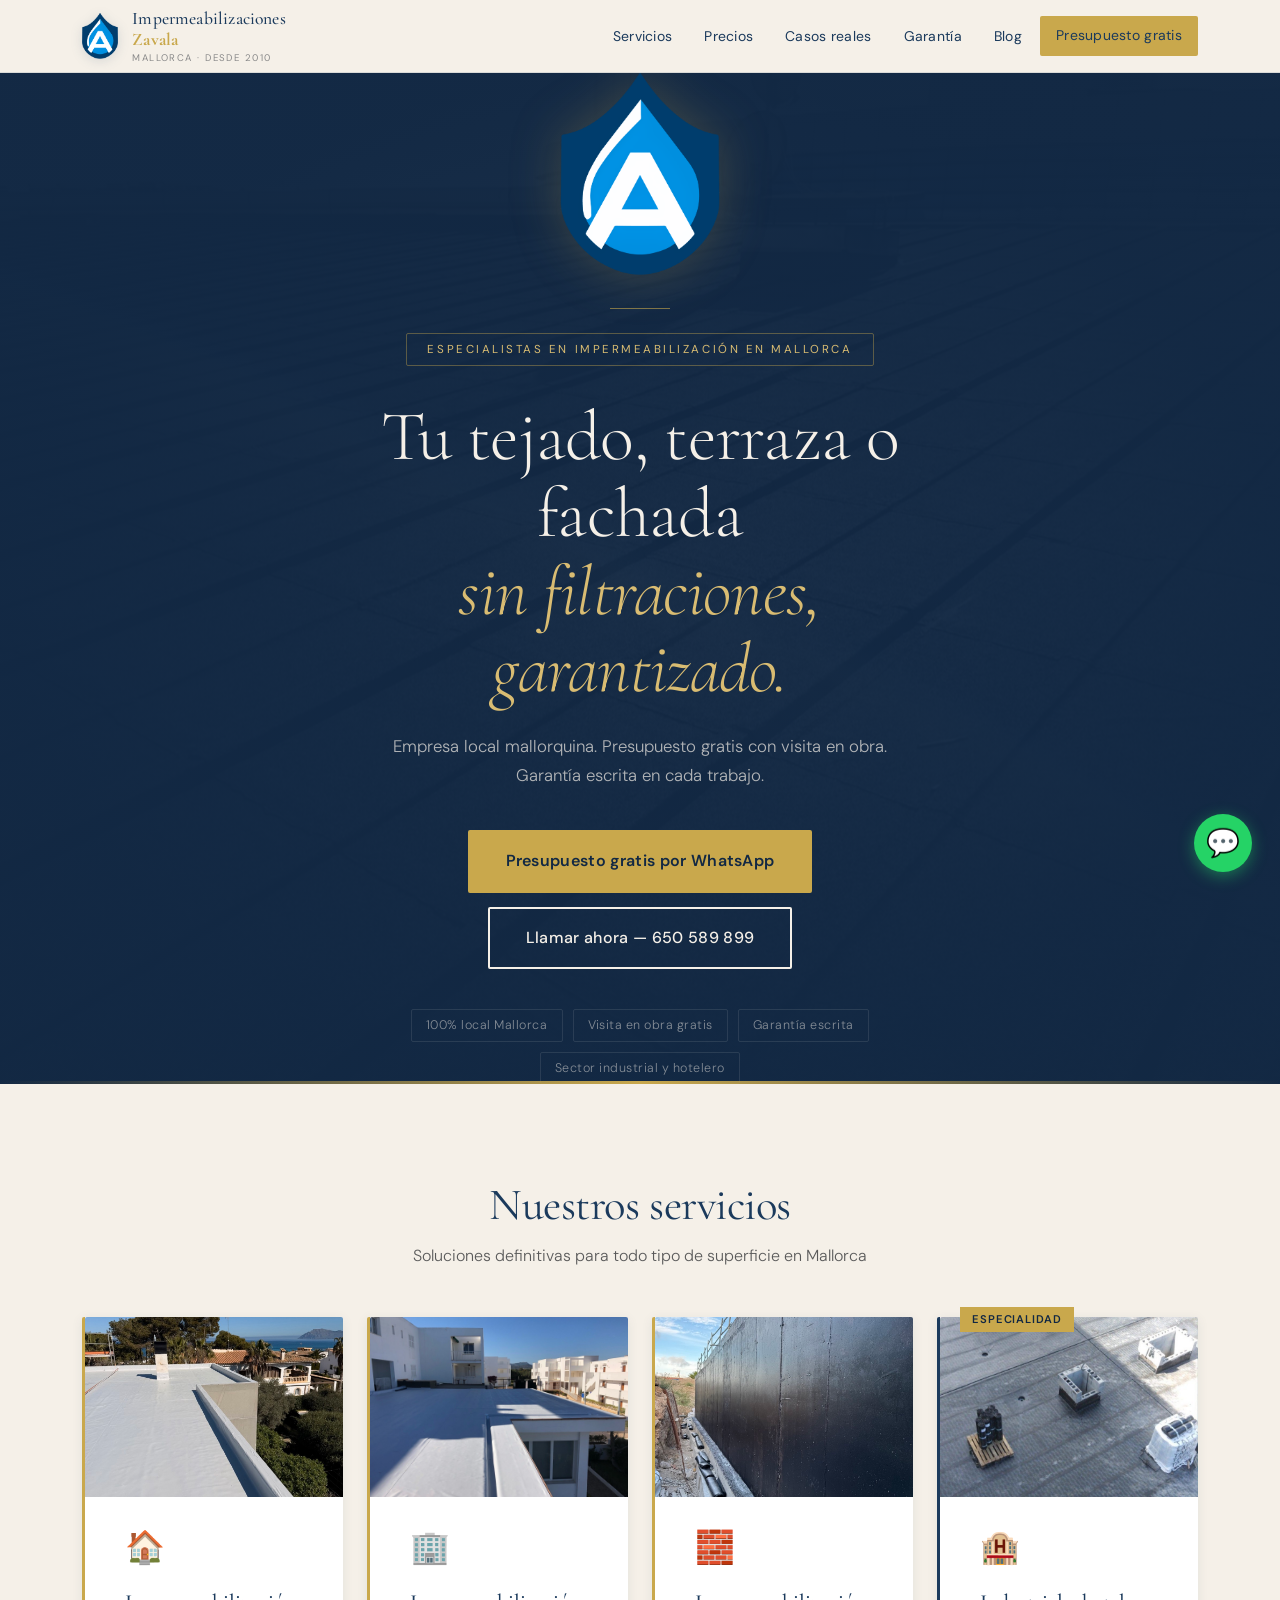
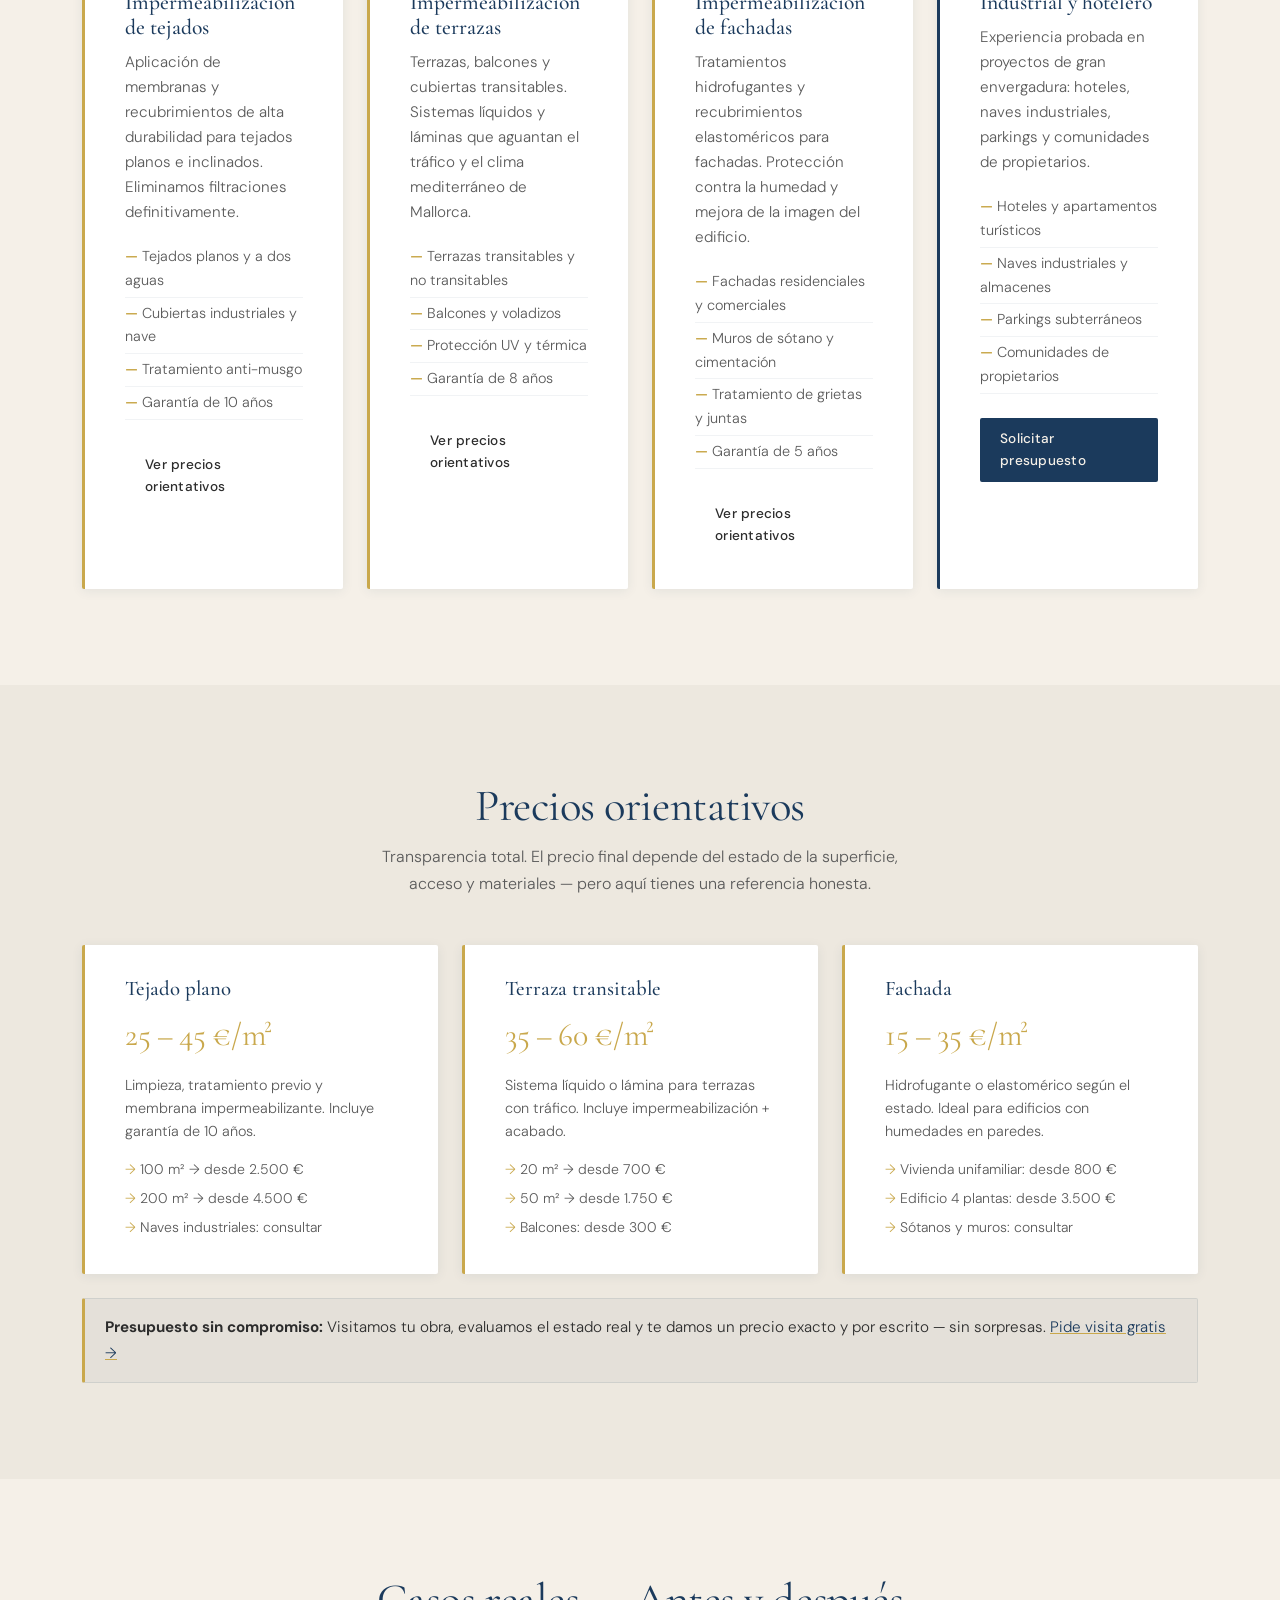
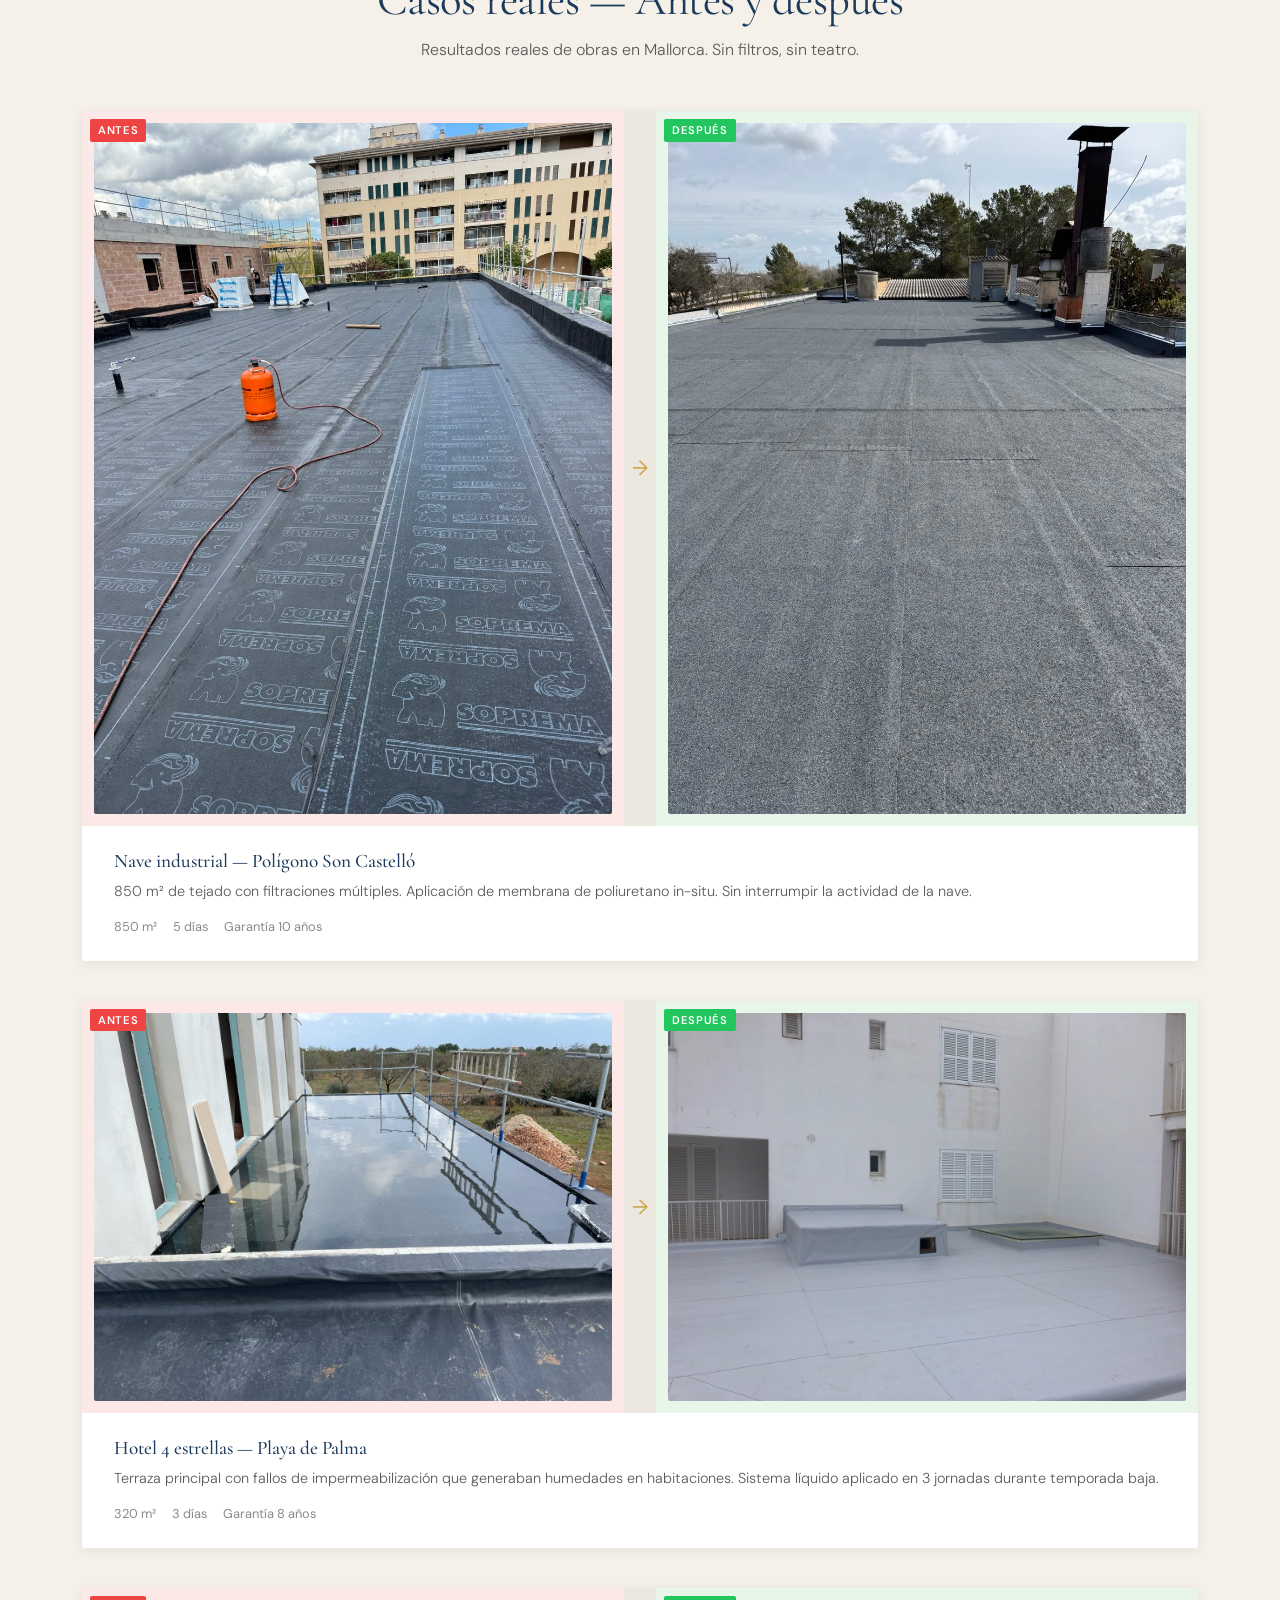
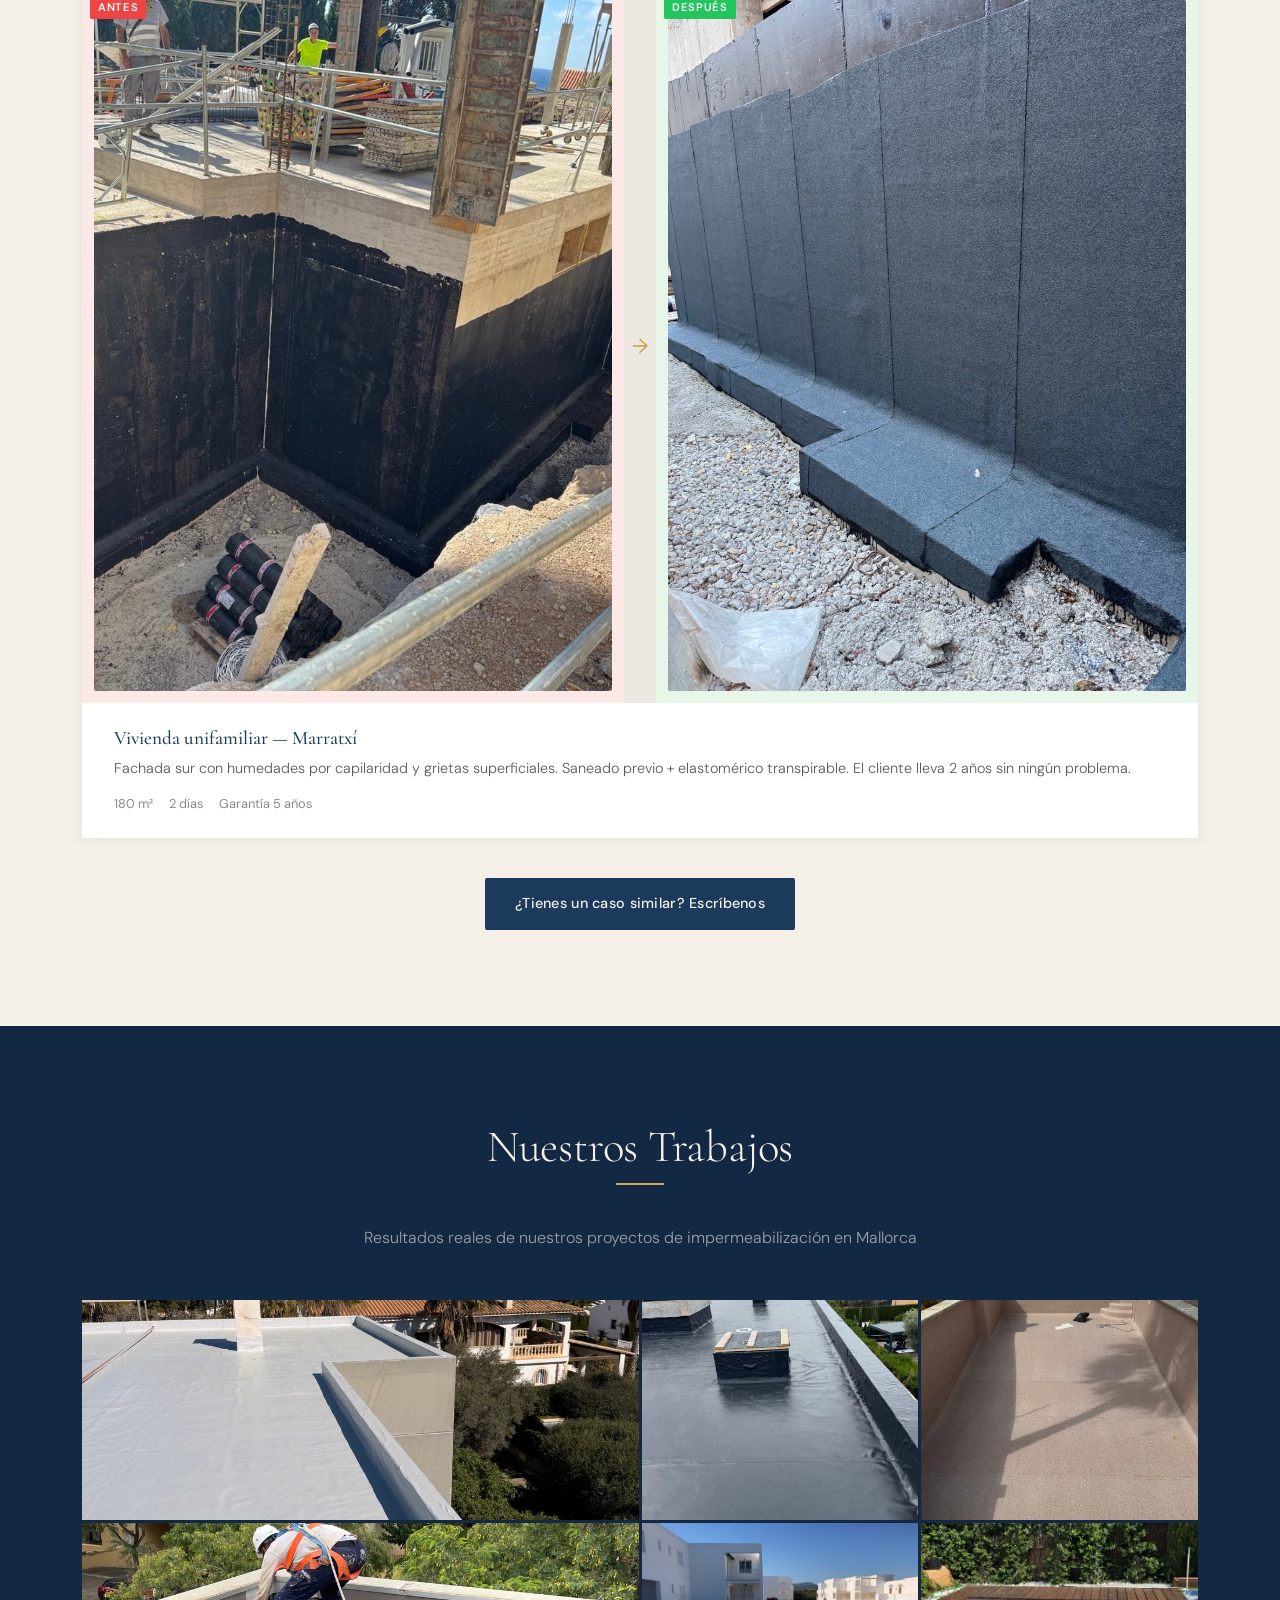
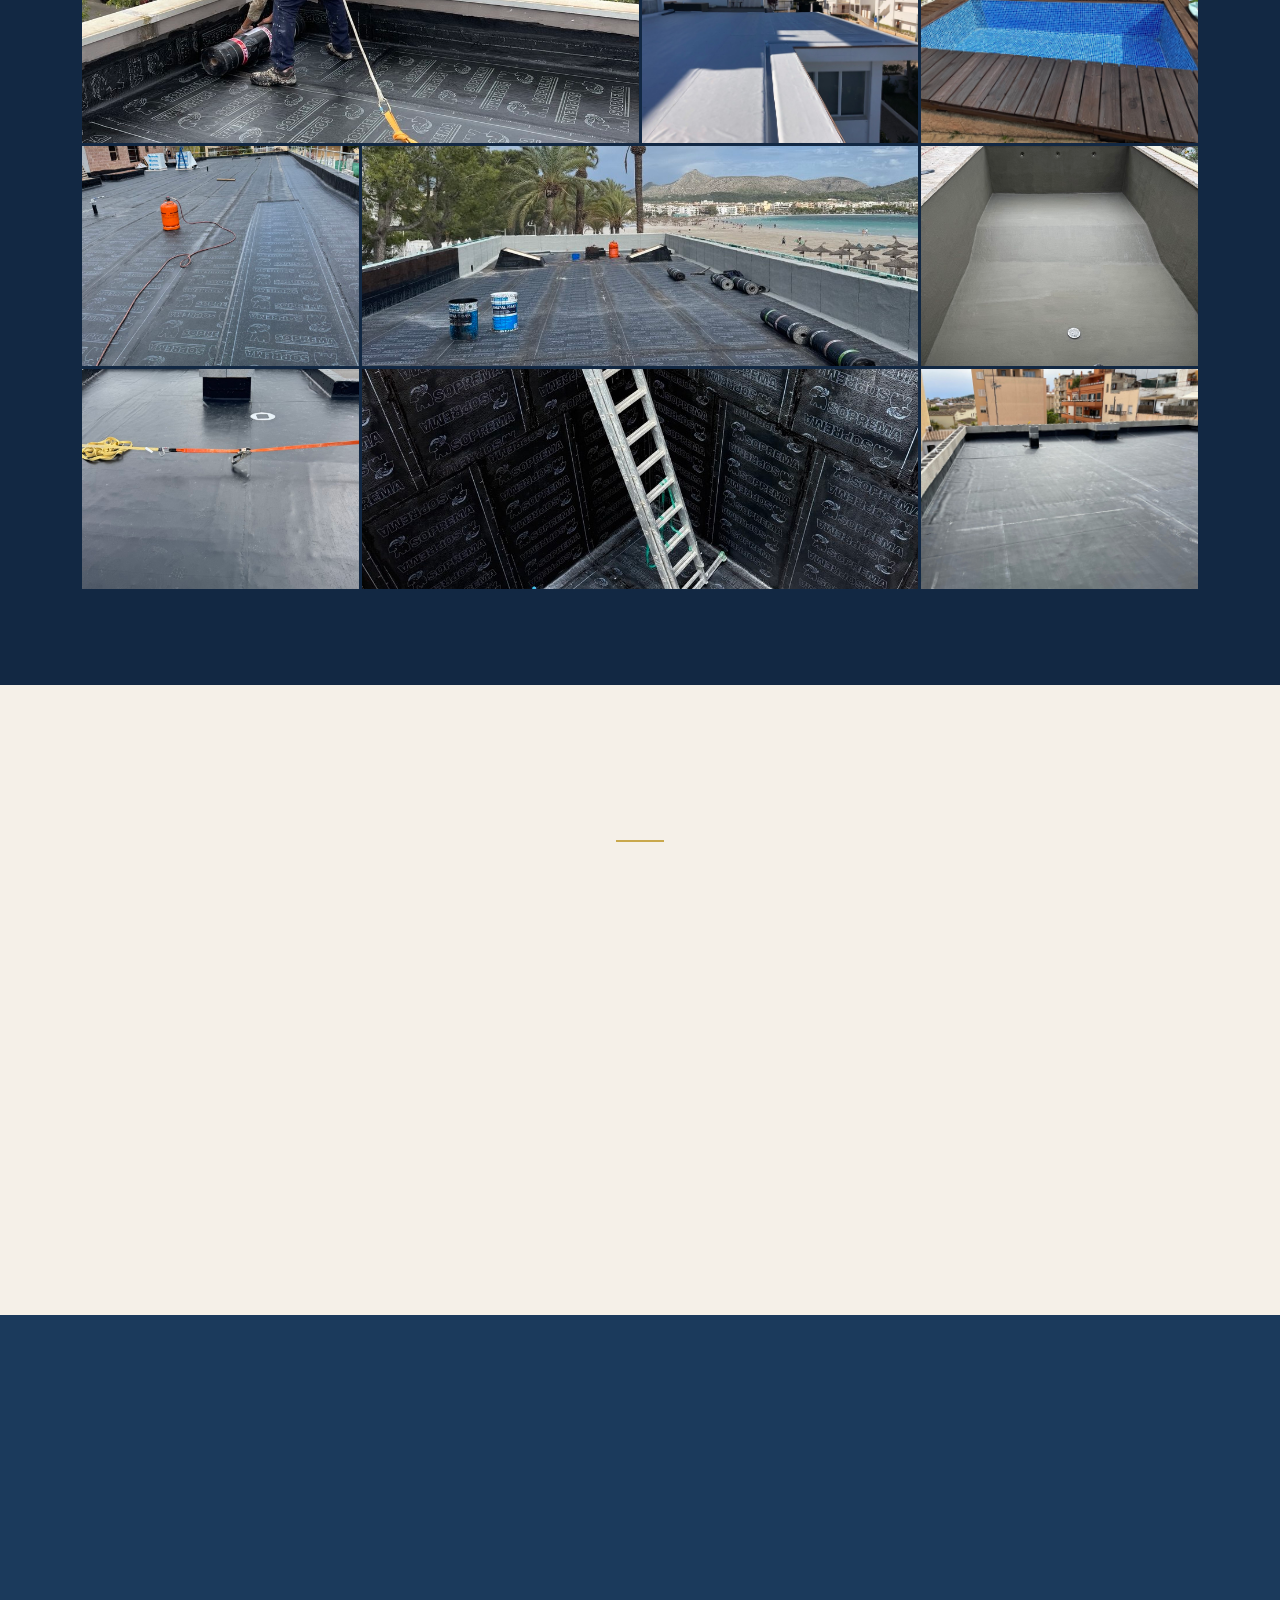
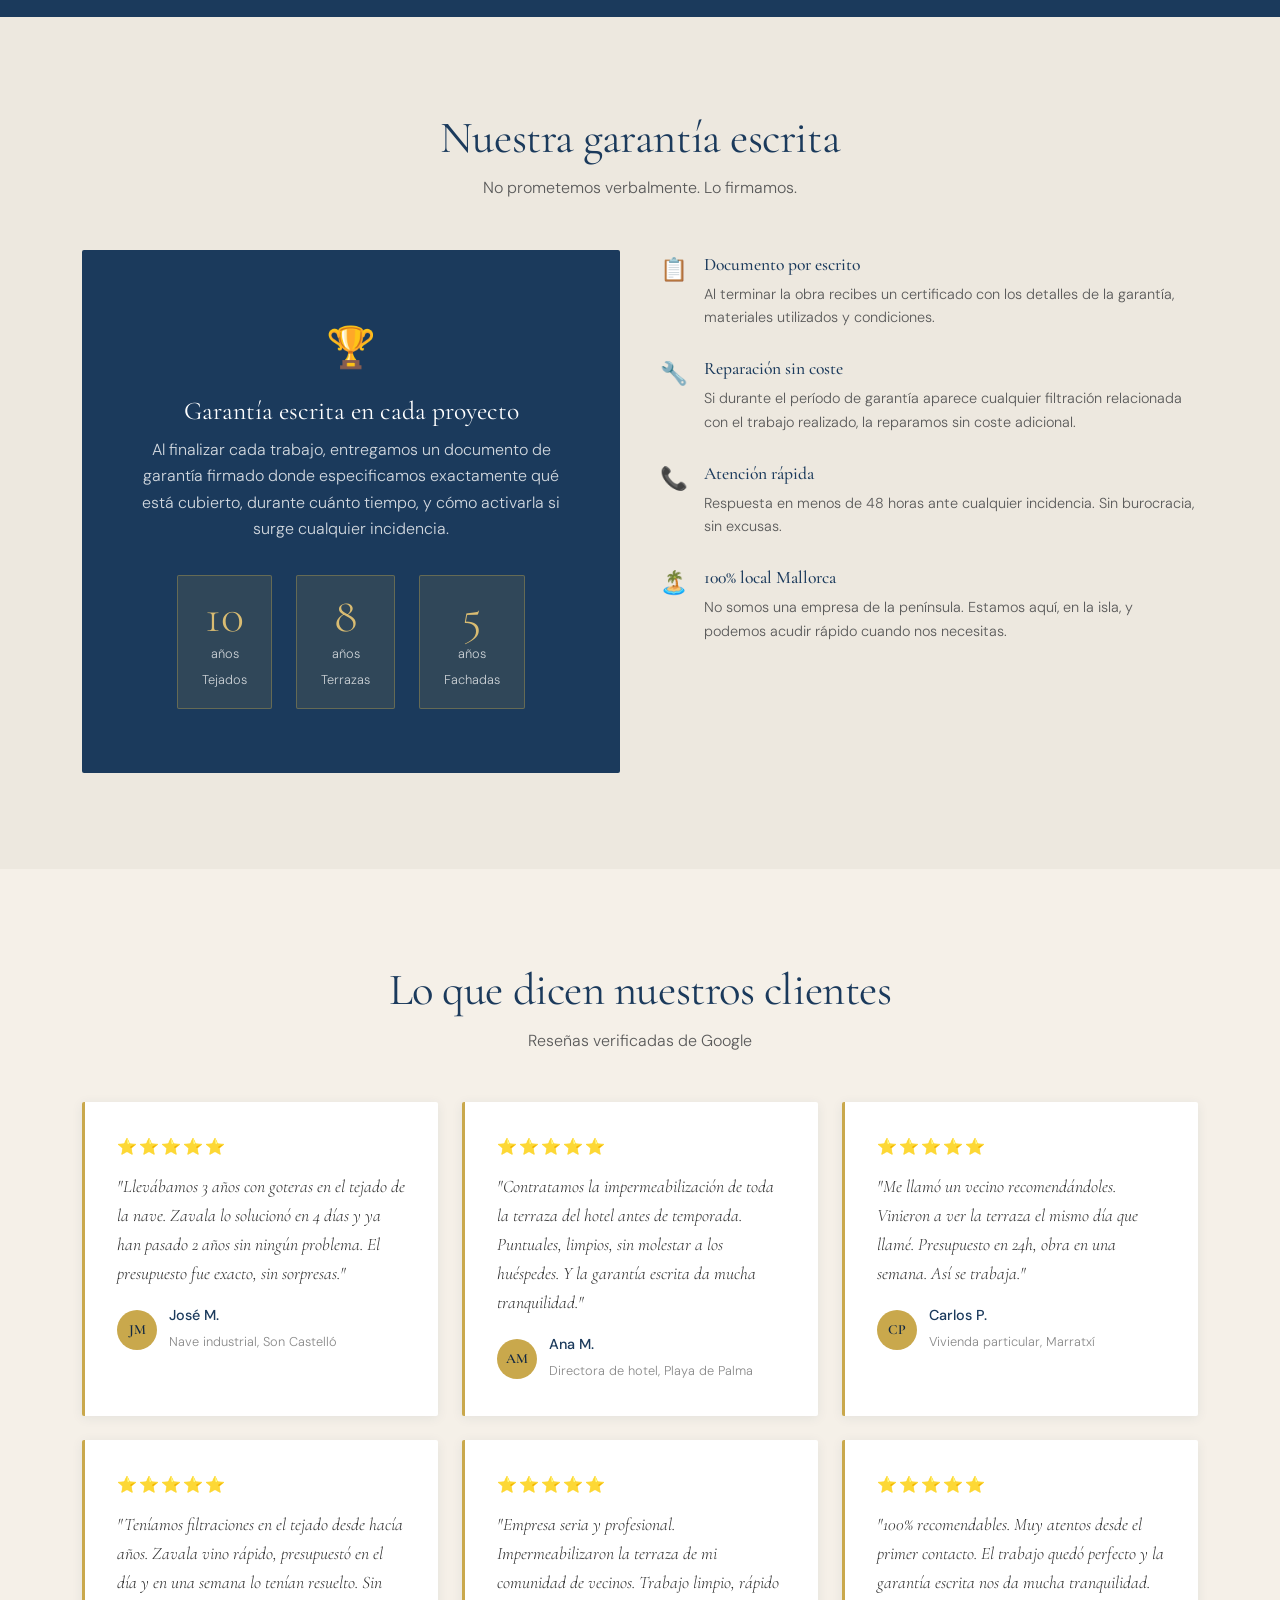
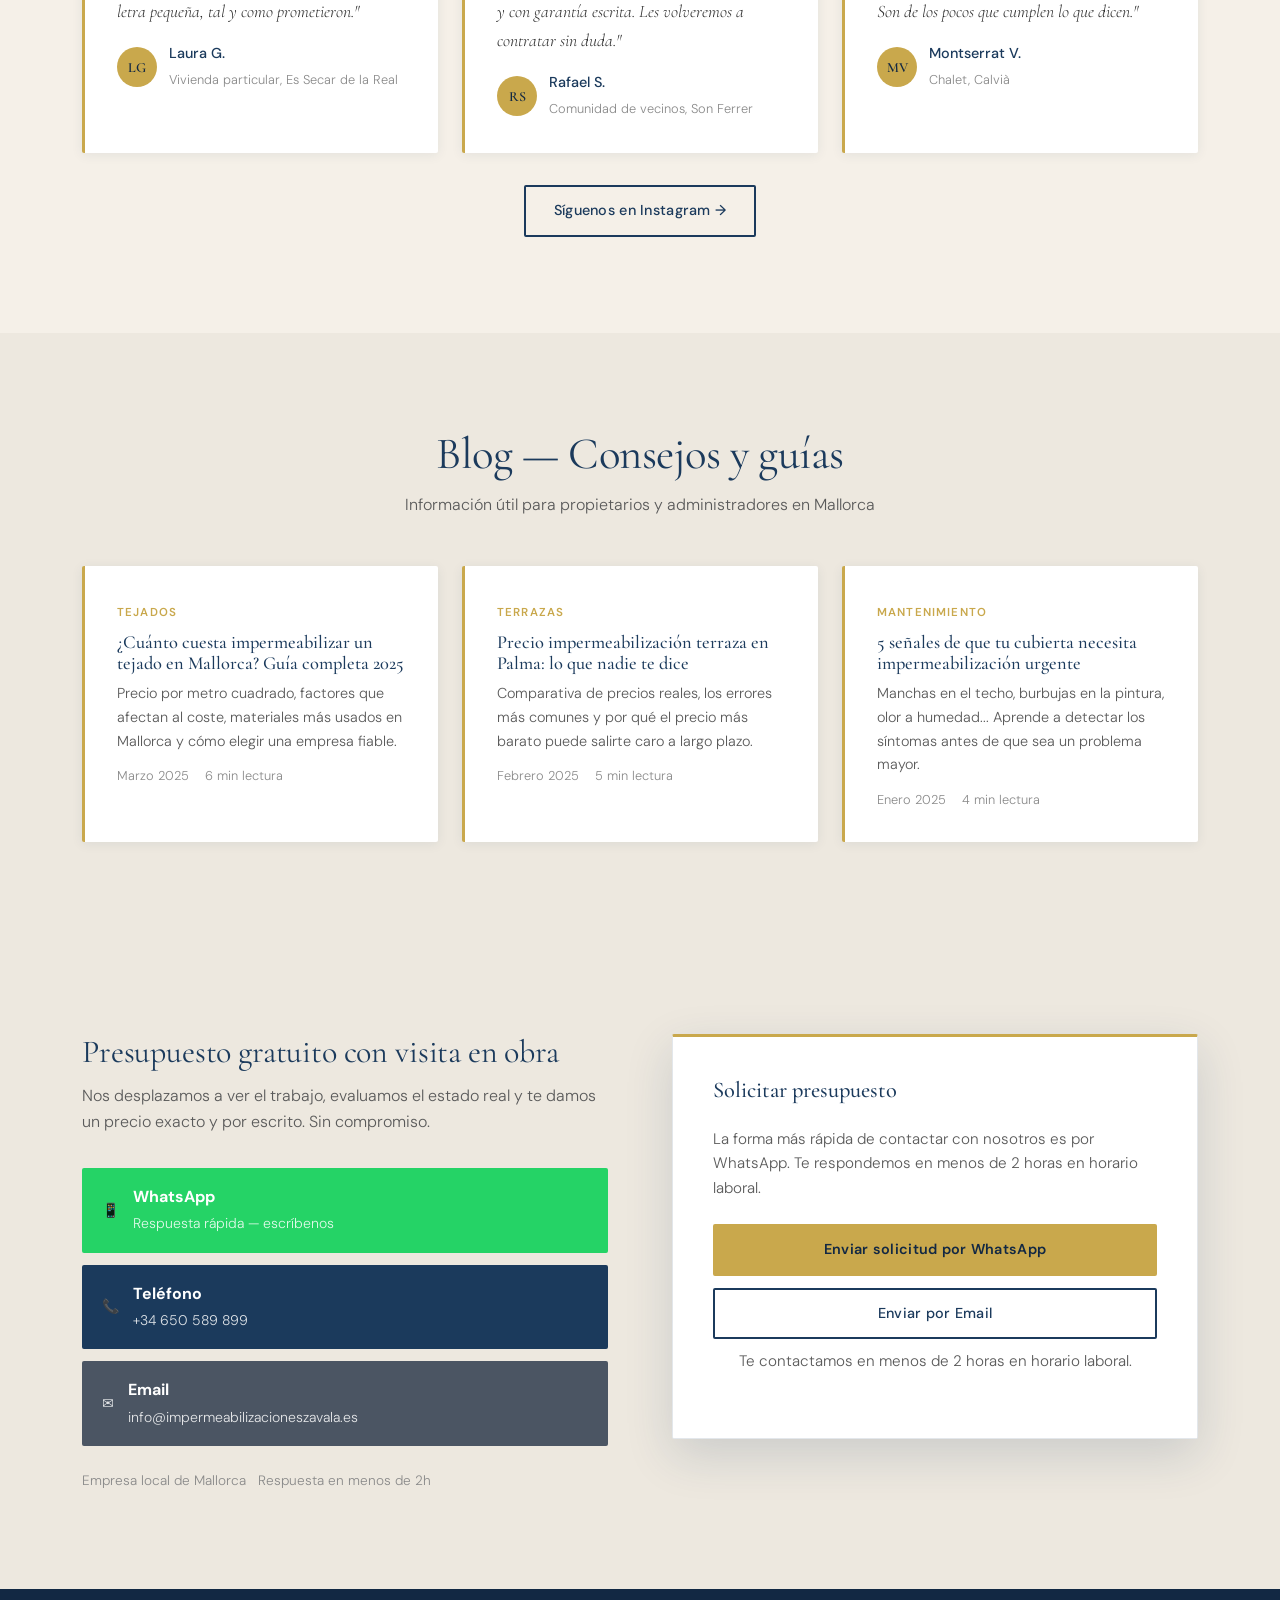
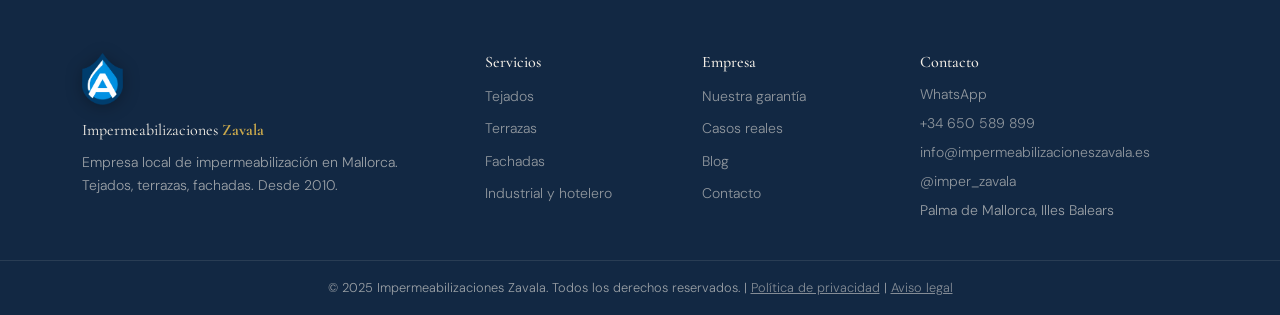
==== index.html @ b6a9bb31 "feat: add complete meta tags and OG/Twitter cards to index.html" ====
<!DOCTYPE html>
<html lang="es">
<head>
  <meta charset="UTF-8" />
  <meta name="viewport" content="width=device-width, initial-scale=1.0" />
  <title>Impermeabilizaciones Zavala | Tejados, Terrazas y Fachadas en Mallorca</title>
  <meta name="description" content="Empresa local de impermeabilización en Mallorca. Tejados, terrazas y fachadas. Presupuesto gratuito con visita. Garantía escrita. Especialistas en industrial y hotelero." />
  <meta name="keywords" content="impermeabilización Mallorca, impermeabilizar tejado Mallorca, precio impermeabilización terraza Palma, empresa impermeabilización Mallorca, impermeabilizaciones Zavala" />
  <meta name="robots" content="index, follow" />
  <link rel="canonical" href="https://www.imperzavala.com/" />
  <!-- Open Graph — WhatsApp, iMessage, Facebook, LinkedIn -->
  <meta property="og:type" content="website" />
  <meta property="og:url" content="https://www.imperzavala.com/" />
  <meta property="og:title" content="Impermeabilizaciones Zavala | Tejados, Terrazas y Fachadas en Mallorca" />
  <meta property="og:description" content="Empresa local mallorquina especializada en impermeabilización de tejados, terrazas y fachadas. Presupuesto gratis, garantía escrita, desde 2010." />
  <meta property="og:image" content="https://www.imperzavala.com/assets/og-image.jpg" />
  <meta property="og:image:width" content="1200" />
  <meta property="og:image:height" content="630" />
  <meta property="og:image:alt" content="Impermeabilizaciones Zavala — Tejados y terrazas en Mallorca sin filtraciones" />
  <meta property="og:locale" content="es_ES" />
  <meta property="og:site_name" content="Impermeabilizaciones Zavala" />
  <!-- Twitter / X Card -->
  <meta name="twitter:card" content="summary_large_image" />
  <meta name="twitter:title" content="Impermeabilizaciones Zavala | Mallorca" />
  <meta name="twitter:description" content="Sin filtraciones, garantizado. Tejados, terrazas y fachadas en Mallorca. Empresa local desde 2010." />
  <meta name="twitter:image" content="https://www.imperzavala.com/assets/og-image.jpg" />
  <!-- Favicon -->
  <link rel="icon" type="image/png" href="/assets/LogoZavala.png" />
  <link rel="apple-touch-icon" href="/assets/LogoZavala.png" />
  <link rel="preconnect" href="https://fonts.googleapis.com" />
  <link rel="preconnect" href="https://fonts.gstatic.com" crossorigin />
  <link href="https://fonts.googleapis.com/css2?family=Cormorant+Garamond:ital,wght@0,300;0,400;0,500;0,600;1,300;1,400&family=DM+Sans:wght@300;400;500;600&display=swap" rel="stylesheet" />
  <link rel="stylesheet" href="styles.css" />
</head>
<body>

  <!-- HEADER / NAV -->
  <header class="header" id="header">
    <nav class="nav container">
      <a href="/" class="logo">
        <img src="assets/LogoZavala.png" alt="Logo Impermeabilizaciones Zavala" class="logo-img" />
        <span class="logo-text">Impermeabilizaciones <strong>Zavala</strong><span class="logo-tagline">Mallorca · Desde 2010</span></span>
      </a>
      <ul class="nav-links">
        <li><a href="#servicios">Servicios</a></li>
        <li><a href="#precios">Precios</a></li>
        <li><a href="#casos">Casos reales</a></li>
        <li><a href="#garantia">Garantía</a></li>
        <li><a href="#blog">Blog</a></li>
        <li><a href="#contacto" class="btn btn-nav">Presupuesto gratis</a></li>
      </ul>
      <button class="nav-toggle" id="navToggle" aria-label="Abrir menú">☰</button>
    </nav>
    <div class="nav-mobile" id="navMobile">
      <a href="#servicios">Servicios</a>
      <a href="#precios">Precios</a>
      <a href="#casos">Casos reales</a>
      <a href="#garantia">Garantía</a>
      <a href="#blog">Blog</a>
      <a href="#contacto">Presupuesto gratis</a>
    </div>
  </header>

  <!-- HERO — Centered, elegant, logo-focused -->
  <section class="hero">
    <div class="hero-bg" style="background-image: url('fotos_seleccion/photo_2026-03-24%2016.02.55.jpeg');"></div>
    <div class="hero-overlay"></div>
    <div class="container hero-content">
      <img src="assets/LogoZavala.png" alt="Impermeabilizaciones Zavala" class="hero-logo" />
      <div class="hero-divider"></div>
      <div class="hero-badge">Especialistas en impermeabilización en Mallorca</div>
      <h1 class="hero-title">Tu tejado, terraza o fachada<br/><span class="accent">sin filtraciones, garantizado.</span></h1>
      <p class="hero-sub">Empresa local mallorquina. Presupuesto gratis con visita en obra. Garantía escrita en cada trabajo.</p>
      <div class="hero-ctas">
        <a href="https://wa.me/34650589899?text=Hola%2C%20me%20interesa%20vuestros%20servicios" class="btn btn-gold" target="_blank" rel="noopener">
          Presupuesto gratis por WhatsApp
        </a>
        <a href="tel:+34650589899" class="btn btn-outline">
          Llamar ahora — 650 589 899
        </a>
      </div>
      <div class="hero-trust">
        <span>100% local Mallorca</span>
        <span>Visita en obra gratis</span>
        <span>Garantía escrita</span>
        <span>Sector industrial y hotelero</span>
      </div>
    </div>
  </section>

  <!-- SERVICIOS -->
  <section class="section" id="servicios">
    <div class="container">
      <h2 class="section-title">Nuestros servicios</h2>
      <p class="section-sub">Soluciones definitivas para todo tipo de superficie en Mallorca</p>
      <div class="services-grid">
        <div class="service-card">
          <div class="service-img"><img src="fotos_seleccion/photo_2026-03-24%2016.03.06.jpeg" alt="Impermeabilización de tejados en Mallorca" loading="lazy" /></div>
          <div class="service-icon">🏠</div>
          <h3>Impermeabilización de tejados</h3>
          <p>Aplicación de membranas y recubrimientos de alta durabilidad para tejados planos e inclinados. Eliminamos filtraciones definitivamente.</p>
          <ul>
            <li>Tejados planos y a dos aguas</li>
            <li>Cubiertas industriales y nave</li>
            <li>Tratamiento anti-musgo</li>
            <li>Garantía de 10 años</li>
          </ul>
          <a href="#precios" class="btn btn-sm">Ver precios orientativos</a>
        </div>
        <div class="service-card">
          <div class="service-img"><img src="fotos_seleccion/photo_2026-03-24%2016.05.01.jpeg" alt="Impermeabilización de terrazas en Mallorca" loading="lazy" /></div>
          <div class="service-icon">🏢</div>
          <h3>Impermeabilización de terrazas</h3>
          <p>Terrazas, balcones y cubiertas transitables. Sistemas líquidos y láminas que aguantan el tráfico y el clima mediterráneo de Mallorca.</p>
          <ul>
            <li>Terrazas transitables y no transitables</li>
            <li>Balcones y voladizos</li>
            <li>Protección UV y térmica</li>
            <li>Garantía de 8 años</li>
          </ul>
          <a href="#precios" class="btn btn-sm">Ver precios orientativos</a>
        </div>
        <div class="service-card">
          <div class="service-img"><img src="fotos_seleccion/photo_2026-03-24%2016.03.13.jpeg" alt="Impermeabilización de fachadas y muros" loading="lazy" /></div>
          <div class="service-icon">🧱</div>
          <h3>Impermeabilización de fachadas</h3>
          <p>Tratamientos hidrofugantes y recubrimientos elastoméricos para fachadas. Protección contra la humedad y mejora de la imagen del edificio.</p>
          <ul>
            <li>Fachadas residenciales y comerciales</li>
            <li>Muros de sótano y cimentación</li>
            <li>Tratamiento de grietas y juntas</li>
            <li>Garantía de 5 años</li>
          </ul>
          <a href="#precios" class="btn btn-sm">Ver precios orientativos</a>
        </div>
        <div class="service-card featured">
          <div class="service-img"><img src="fotos_seleccion/photo_2026-03-24%2016.04.21.jpeg" alt="Impermeabilización industrial y hotelera" loading="lazy" /></div>
          <div class="service-badge">Especialidad</div>
          <div class="service-icon">🏨</div>
          <h3>Industrial y hotelero</h3>
          <p>Experiencia probada en proyectos de gran envergadura: hoteles, naves industriales, parkings y comunidades de propietarios.</p>
          <ul>
            <li>Hoteles y apartamentos turísticos</li>
            <li>Naves industriales y almacenes</li>
            <li>Parkings subterráneos</li>
            <li>Comunidades de propietarios</li>
          </ul>
          <a href="#contacto" class="btn btn-primary btn-sm">Solicitar presupuesto</a>
        </div>
      </div>
    </div>
  </section>

  <!-- PRECIOS ORIENTATIVOS -->
  <section class="section section-alt" id="precios">
    <div class="container">
      <h2 class="section-title">Precios orientativos</h2>
      <p class="section-sub">Transparencia total. El precio final depende del estado de la superficie, acceso y materiales — pero aquí tienes una referencia honesta.</p>
      <div class="prices-grid">
        <div class="price-card">
          <h3>Tejado plano</h3>
          <div class="price-range">25 – 45 €/m²</div>
          <p>Limpieza, tratamiento previo y membrana impermeabilizante. Incluye garantía de 10 años.</p>
          <ul>
            <li>100 m² → desde 2.500 €</li>
            <li>200 m² → desde 4.500 €</li>
            <li>Naves industriales: consultar</li>
          </ul>
        </div>
        <div class="price-card">
          <h3>Terraza transitable</h3>
          <div class="price-range">35 – 60 €/m²</div>
          <p>Sistema líquido o lámina para terrazas con tráfico. Incluye impermeabilización + acabado.</p>
          <ul>
            <li>20 m² → desde 700 €</li>
            <li>50 m² → desde 1.750 €</li>
            <li>Balcones: desde 300 €</li>
          </ul>
        </div>
        <div class="price-card">
          <h3>Fachada</h3>
          <div class="price-range">15 – 35 €/m²</div>
          <p>Hidrofugante o elastomérico según el estado. Ideal para edificios con humedades en paredes.</p>
          <ul>
            <li>Vivienda unifamiliar: desde 800 €</li>
            <li>Edificio 4 plantas: desde 3.500 €</li>
            <li>Sótanos y muros: consultar</li>
          </ul>
        </div>
      </div>
      <div class="price-note">
        <p><strong>Presupuesto sin compromiso:</strong> Visitamos tu obra, evaluamos el estado real y te damos un precio exacto y por escrito — sin sorpresas. <a href="#contacto">Pide visita gratis →</a></p>
      </div>
    </div>
  </section>

  <!-- CASOS REALES -->
  <section class="section" id="casos">
    <div class="container">
      <h2 class="section-title">Casos reales — Antes y después</h2>
      <p class="section-sub">Resultados reales de obras en Mallorca. Sin filtros, sin teatro.</p>
      <div class="cases-grid">
        <div class="case-card">
          <div class="case-images">
            <div class="case-img before">
              <span class="case-label">ANTES</span>
              <img src="fotos_seleccion/photo_2026-03-24%2016.02.31.jpeg" alt="Tejado industrial con membrana Soprema - antes" loading="lazy" />
            </div>
            <div class="case-arrow">→</div>
            <div class="case-img after">
              <span class="case-label">DESPUÉS</span>
              <img src="fotos_seleccion/photo_2026-03-24%2016.03.35.jpeg" alt="Tejado industrial impermeabilizado - después" loading="lazy" />
            </div>
          </div>
          <div class="case-info">
            <h3>Nave industrial — Polígono Son Castelló</h3>
            <p>850 m² de tejado con filtraciones múltiples. Aplicación de membrana de poliuretano in-situ. Sin interrumpir la actividad de la nave.</p>
            <div class="case-stats">
              <span>850 m²</span>
              <span>5 días</span>
              <span>Garantía 10 años</span>
            </div>
          </div>
        </div>
        <div class="case-card">
          <div class="case-images">
            <div class="case-img before">
              <span class="case-label">ANTES</span>
              <img src="fotos_seleccion/photo_2026-03-24%2016.04.58.jpeg" alt="Terraza de hotel con impermeabilización líquida - antes" loading="lazy" />
            </div>
            <div class="case-arrow">→</div>
            <div class="case-img after">
              <span class="case-label">DESPUÉS</span>
              <img src="fotos_seleccion/photo_2026-03-24%2016.05.04.jpeg" alt="Terraza de hotel impermeabilizada - después" loading="lazy" />
            </div>
          </div>
          <div class="case-info">
            <h3>Hotel 4 estrellas — Playa de Palma</h3>
            <p>Terraza principal con fallos de impermeabilización que generaban humedades en habitaciones. Sistema líquido aplicado en 3 jornadas durante temporada baja.</p>
            <div class="case-stats">
              <span>320 m²</span>
              <span>3 días</span>
              <span>Garantía 8 años</span>
            </div>
          </div>
        </div>
        <div class="case-card">
          <div class="case-images">
            <div class="case-img before">
              <span class="case-label">ANTES</span>
              <img src="fotos_seleccion/photo_2026-03-24%2016.03.15.jpeg" alt="Cimentación con impermeabilización - antes" loading="lazy" />
            </div>
            <div class="case-arrow">→</div>
            <div class="case-img after">
              <span class="case-label">DESPUÉS</span>
              <img src="fotos_seleccion/photo_2026-03-24%2016.03.23.jpeg" alt="Muro con aislamiento terminado - después" loading="lazy" />
            </div>
          </div>
          <div class="case-info">
            <h3>Vivienda unifamiliar — Marratxí</h3>
            <p>Fachada sur con humedades por capilaridad y grietas superficiales. Saneado previo + elastomérico transpirable. El cliente lleva 2 años sin ningún problema.</p>
            <div class="case-stats">
              <span>180 m²</span>
              <span>2 días</span>
              <span>Garantía 5 años</span>
            </div>
          </div>
        </div>
      </div>
      <div class="cases-cta">
        <a href="https://wa.me/34650589899?text=Hola%2C%20me%20interesa%20vuestros%20servicios" class="btn btn-primary" target="_blank" rel="noopener">
          ¿Tienes un caso similar? Escríbenos
        </a>
      </div>
    </div>
  </section>

  <!-- GALERÍA DE TRABAJOS -->
  <section id="galeria" class="galeria-section">
    <div class="container">
      <h2 class="reveal">Nuestros Trabajos</h2>
      <span class="galeria-divider"></span>
      <p class="galeria-subtitle reveal reveal-delay-1">Resultados reales de nuestros proyectos de impermeabilización en Mallorca</p>
      <div class="galeria-grid" id="galeria-grid">
        <img src="fotos_seleccion/photo_2026-03-24%2016.03.06.jpeg" alt="Tejado impermeabilizado con vistas al mar en Mallorca" loading="lazy" />
        <img src="fotos_seleccion/photo_2026-03-24%2016.03.24.jpeg" alt="Cubierta EPDM con panorámica de Mallorca" loading="lazy" />
        <img src="fotos_seleccion/photo_2026-03-24%2016.02.24.jpeg" alt="Piscina impermeabilizada acabado crema" loading="lazy" />
        <img src="fotos_seleccion/photo_2026-03-24%2016.03.50.jpeg" alt="Operario aplicando membrana con arnés de seguridad" loading="lazy" />
        <img src="fotos_seleccion/photo_2026-03-24%2016.05.01.jpeg" alt="Terrazas impermeabilizadas en apartamentos" loading="lazy" />
        <img src="fotos_seleccion/photo_2026-03-24%2016.04.07.jpeg" alt="Piscina terminada con azulejos azules" loading="lazy" />
        <img src="fotos_seleccion/photo_2026-03-24%2016.02.31.jpeg" alt="Membrana Soprema en cubierta industrial" loading="lazy" />
        <img src="fotos_seleccion/photo_2026-03-24%2016.03.10.jpeg" alt="Impermeabilización de cubierta junto a la playa" loading="lazy" />
        <img src="fotos_seleccion/photo_2026-03-24%2016.02.28.jpeg" alt="Impermeabilización de piscina en Mallorca" loading="lazy" />
        <img src="fotos_seleccion/photo_2026-03-24%2016.03.19.jpeg" alt="Tejado impermeabilizado con membrana EPDM" loading="lazy" />
        <img src="fotos_seleccion/photo_2026-03-24%2016.02.50.jpeg" alt="Impermeabilización de sótano con membrana" loading="lazy" />
        <img src="fotos_seleccion/photo_2026-03-24%2016.04.34.jpeg" alt="Terraza impermeabilizada en zona urbana" loading="lazy" />
      </div>
    </div>
  </section>

  <!-- LIGHTBOX -->
  <div id="lightbox" class="lightbox">
    <button id="lightbox-close" class="lightbox-close" aria-label="Cerrar">✕</button>
    <img id="lightbox-img" class="lightbox-img" src="" alt="" />
  </div>

  <!-- CÓMO TRABAJAMOS -->
  <section id="proceso" class="proceso-section">
    <div class="container">
      <h2 class="reveal">Cómo trabajamos</h2>
      <span class="galeria-divider"></span>
      <p class="reveal reveal-delay-1">Un proceso claro y sin sorpresas de principio a fin</p>
      <div class="proceso-steps">
        <div class="step reveal reveal-delay-1">
          <div class="step-icon">📋</div>
          <h3>1. Visita</h3>
          <p>Inspeccionamos el estado de su tejado o terraza sin coste.</p>
        </div>
        <div class="step reveal reveal-delay-2">
          <div class="step-icon">💰</div>
          <h3>2. Presupuesto</h3>
          <p>Presupuesto detallado y sin sorpresas en 24h.</p>
        </div>
        <div class="step reveal reveal-delay-3">
          <div class="step-icon">🔧</div>
          <h3>3. Ejecución</h3>
          <p>Trabajo profesional con materiales de primera calidad.</p>
        </div>
        <div class="step reveal reveal-delay-4">
          <div class="step-icon">✅</div>
          <h3>4. Garantía</h3>
          <p>10 años de garantía por escrito en todos nuestros trabajos.</p>
        </div>
      </div>
    </div>
  </section>

  <!-- BADGE GARANTÍA DESTACADO -->
  <section class="guarantee-highlight">
    <div class="container">
      <div class="guarantee-highlight-inner reveal">
        <div class="guarantee-highlight-icon">🏆</div>
        <div class="guarantee-highlight-text">
          <div class="guarantee-highlight-num">10 años</div>
          <div class="guarantee-highlight-label">de garantía por escrito en tejados</div>
          <div class="guarantee-highlight-sub">8 años terrazas · 5 años fachadas</div>
        </div>
      </div>
    </div>
  </section>

  <!-- GARANTÍA -->
  <section class="section section-alt" id="garantia">
    <div class="container">
      <h2 class="section-title">Nuestra garantía escrita</h2>
      <p class="section-sub">No prometemos verbalmente. Lo firmamos.</p>
      <div class="guarantee-grid">
        <div class="guarantee-main">
          <div class="guarantee-icon">🏆</div>
          <h3>Garantía escrita en cada proyecto</h3>
          <p>Al finalizar cada trabajo, entregamos un documento de garantía firmado donde especificamos exactamente qué está cubierto, durante cuánto tiempo, y cómo activarla si surge cualquier incidencia.</p>
          <div class="guarantee-years">
            <div class="year-badge">
              <span class="year-num">10</span>
              <span class="year-label">años<br/>Tejados</span>
            </div>
            <div class="year-badge">
              <span class="year-num">8</span>
              <span class="year-label">años<br/>Terrazas</span>
            </div>
            <div class="year-badge">
              <span class="year-num">5</span>
              <span class="year-label">años<br/>Fachadas</span>
            </div>
          </div>
        </div>
        <div class="guarantee-points">
          <div class="gp-item">
            <span class="gp-icon">📋</span>
            <div>
              <strong>Documento por escrito</strong>
              <p>Al terminar la obra recibes un certificado con los detalles de la garantía, materiales utilizados y condiciones.</p>
            </div>
          </div>
          <div class="gp-item">
            <span class="gp-icon">🔧</span>
            <div>
              <strong>Reparación sin coste</strong>
              <p>Si durante el período de garantía aparece cualquier filtración relacionada con el trabajo realizado, la reparamos sin coste adicional.</p>
            </div>
          </div>
          <div class="gp-item">
            <span class="gp-icon">📞</span>
            <div>
              <strong>Atención rápida</strong>
              <p>Respuesta en menos de 48 horas ante cualquier incidencia. Sin burocracia, sin excusas.</p>
            </div>
          </div>
          <div class="gp-item">
            <span class="gp-icon">🏝️</span>
            <div>
              <strong>100% local Mallorca</strong>
              <p>No somos una empresa de la península. Estamos aquí, en la isla, y podemos acudir rápido cuando nos necesitas.</p>
            </div>
          </div>
        </div>
      </div>
    </div>
  </section>

  <!-- RESEÑAS / TESTIMONIOS -->
  <section class="section" id="resenas">
    <div class="container">
      <h2 class="section-title">Lo que dicen nuestros clientes</h2>
      <p class="section-sub">Reseñas verificadas de Google</p>
      <div class="reviews-grid">
        <div class="review-card">
          <div class="review-stars">⭐⭐⭐⭐⭐</div>
          <p>"Llevábamos 3 años con goteras en el tejado de la nave. Zavala lo solucionó en 4 días y ya han pasado 2 años sin ningún problema. El presupuesto fue exacto, sin sorpresas."</p>
          <div class="reviewer">
            <div class="reviewer-avatar">JM</div>
            <div>
              <strong>José M.</strong>
              <span>Nave industrial, Son Castelló</span>
            </div>
          </div>
        </div>
        <div class="review-card">
          <div class="review-stars">⭐⭐⭐⭐⭐</div>
          <p>"Contratamos la impermeabilización de toda la terraza del hotel antes de temporada. Puntuales, limpios, sin molestar a los huéspedes. Y la garantía escrita da mucha tranquilidad."</p>
          <div class="reviewer">
            <div class="reviewer-avatar">AM</div>
            <div>
              <strong>Ana M.</strong>
              <span>Directora de hotel, Playa de Palma</span>
            </div>
          </div>
        </div>
        <div class="review-card">
          <div class="review-stars">⭐⭐⭐⭐⭐</div>
          <p>"Me llamó un vecino recomendándoles. Vinieron a ver la terraza el mismo día que llamé. Presupuesto en 24h, obra en una semana. Así se trabaja."</p>
          <div class="reviewer">
            <div class="reviewer-avatar">CP</div>
            <div>
              <strong>Carlos P.</strong>
              <span>Vivienda particular, Marratxí</span>
            </div>
          </div>
        </div>
        <div class="review-card">
          <div class="review-stars">⭐⭐⭐⭐⭐</div>
          <p>"Teníamos filtraciones en el tejado desde hacía años. Zavala vino rápido, presupuestó en el día y en una semana lo tenían resuelto. Sin letra pequeña, tal y como prometieron."</p>
          <div class="reviewer">
            <div class="reviewer-avatar">LG</div>
            <div>
              <strong>Laura G.</strong>
              <span>Vivienda particular, Es Secar de la Real</span>
            </div>
          </div>
        </div>
        <div class="review-card">
          <div class="review-stars">⭐⭐⭐⭐⭐</div>
          <p>"Empresa seria y profesional. Impermeabilizaron la terraza de mi comunidad de vecinos. Trabajo limpio, rápido y con garantía escrita. Les volveremos a contratar sin duda."</p>
          <div class="reviewer">
            <div class="reviewer-avatar">RS</div>
            <div>
              <strong>Rafael S.</strong>
              <span>Comunidad de vecinos, Son Ferrer</span>
            </div>
          </div>
        </div>
        <div class="review-card">
          <div class="review-stars">⭐⭐⭐⭐⭐</div>
          <p>"100% recomendables. Muy atentos desde el primer contacto. El trabajo quedó perfecto y la garantía escrita nos da mucha tranquilidad. Son de los pocos que cumplen lo que dicen."</p>
          <div class="reviewer">
            <div class="reviewer-avatar">MV</div>
            <div>
              <strong>Montserrat V.</strong>
              <span>Chalet, Calvià</span>
            </div>
          </div>
        </div>
      </div>
      <div class="reviews-cta">
        <a href="https://www.instagram.com/imper_zavala" class="btn btn-outline-dark" target="_blank" rel="noopener">Síguenos en Instagram →</a>
      </div>
    </div>
  </section>

  <!-- BLOG -->
  <section class="section section-alt" id="blog">
    <div class="container">
      <h2 class="section-title">Blog — Consejos y guías</h2>
      <p class="section-sub">Información útil para propietarios y administradores en Mallorca</p>
      <div class="blog-grid">
        <article class="blog-card">
          <div class="blog-category">Tejados</div>
          <h3><a href="blog/impermeabilizar-tejado-mallorca.html">¿Cuánto cuesta impermeabilizar un tejado en Mallorca? Guía completa 2025</a></h3>
          <p>Precio por metro cuadrado, factores que afectan al coste, materiales más usados en Mallorca y cómo elegir una empresa fiable.</p>
          <div class="blog-meta">
            <span>Marzo 2025</span>
            <span>6 min lectura</span>
          </div>
        </article>
        <article class="blog-card">
          <div class="blog-category">Terrazas</div>
          <h3><a href="blog/precio-impermeabilizacion-terraza-palma.html">Precio impermeabilización terraza en Palma: lo que nadie te dice</a></h3>
          <p>Comparativa de precios reales, los errores más comunes y por qué el precio más barato puede salirte caro a largo plazo.</p>
          <div class="blog-meta">
            <span>Febrero 2025</span>
            <span>5 min lectura</span>
          </div>
        </article>
        <article class="blog-card">
          <div class="blog-category">Mantenimiento</div>
          <h3><a href="#contacto">5 señales de que tu cubierta necesita impermeabilización urgente</a></h3>
          <p>Manchas en el techo, burbujas en la pintura, olor a humedad... Aprende a detectar los síntomas antes de que sea un problema mayor.</p>
          <div class="blog-meta">
            <span>Enero 2025</span>
            <span>4 min lectura</span>
          </div>
        </article>
      </div>
    </div>
  </section>

  <!-- CONTACTO / CTA FINAL -->
  <section class="section contact-section" id="contacto">
    <div class="container">
      <div class="contact-grid">
        <div class="contact-info">
          <h2>Presupuesto gratuito con visita en obra</h2>
          <p>Nos desplazamos a ver el trabajo, evaluamos el estado real y te damos un precio exacto y por escrito. Sin compromiso.</p>
          <div class="contact-channels">
            <a href="https://wa.me/34650589899?text=Hola%2C%20me%20interesa%20vuestros%20servicios" class="contact-btn whatsapp" target="_blank" rel="noopener">
              <span class="ch-icon">📱</span>
              <div>
                <strong>WhatsApp</strong>
                <span>Respuesta rápida — escríbenos</span>
              </div>
            </a>
            <a href="tel:+34650589899" class="contact-btn phone">
              <span class="ch-icon">📞</span>
              <div>
                <strong>Teléfono</strong>
                <span>+34 650 589 899</span>
              </div>
            </a>
            <a href="mailto:info@impermeabilizacioneszavala.es" class="contact-btn email">
              <span class="ch-icon">✉️</span>
              <div>
                <strong>Email</strong>
                <span>info@impermeabilizacioneszavala.es</span>
              </div>
            </a>
          </div>
          <div class="contact-badge">
            <span>Empresa local de Mallorca</span>
            <span>Respuesta en menos de 2h</span>
          </div>
        </div>
        <div class="contact-form-wrap">
          <div class="contact-form">
            <h3>Solicitar presupuesto</h3>
            <p>La forma más rápida de contactar con nosotros es por WhatsApp. Te respondemos en menos de 2 horas en horario laboral.</p>
            <a href="https://wa.me/34650589899?text=Hola%2C%20me%20interesa%20vuestros%20servicios" class="btn btn-gold btn-full" target="_blank" rel="noopener">
              Enviar solicitud por WhatsApp
            </a>
            <div style="height: 12px;"></div>
            <a href="mailto:info@impermeabilizacioneszavala.es" class="btn btn-outline-dark btn-full">
              Enviar por Email
            </a>
            <p class="form-note">Te contactamos en menos de 2 horas en horario laboral.</p>
          </div>
        </div>
      </div>
    </div>
  </section>

  <!-- FOOTER -->
  <footer class="footer">
    <div class="container footer-content">
      <div class="footer-brand">
        <img src="assets/LogoZavala.png" alt="Logo Impermeabilizaciones Zavala" class="footer-logo-img" />
        <span>Impermeabilizaciones <strong>Zavala</strong></span>
        <p>Empresa local de impermeabilización en Mallorca. Tejados, terrazas, fachadas. Desde 2010.</p>
      </div>
      <div class="footer-links">
        <h4>Servicios</h4>
        <ul>
          <li><a href="#servicios">Tejados</a></li>
          <li><a href="#servicios">Terrazas</a></li>
          <li><a href="#servicios">Fachadas</a></li>
          <li><a href="#servicios">Industrial y hotelero</a></li>
        </ul>
      </div>
      <div class="footer-links">
        <h4>Empresa</h4>
        <ul>
          <li><a href="#garantia">Nuestra garantía</a></li>
          <li><a href="#casos">Casos reales</a></li>
          <li><a href="#blog">Blog</a></li>
          <li><a href="#contacto">Contacto</a></li>
        </ul>
      </div>
      <div class="footer-contact">
        <h4>Contacto</h4>
        <p><a href="https://wa.me/34650589899?text=Hola%2C%20me%20interesa%20vuestros%20servicios" target="_blank">WhatsApp</a></p>
        <p><a href="tel:+34650589899">+34 650 589 899</a></p>
        <p><a href="mailto:info@impermeabilizacioneszavala.es">info@impermeabilizacioneszavala.es</a></p>
        <p><a href="https://www.instagram.com/imper_zavala" target="_blank" rel="noopener">@imper_zavala</a></p>
        <p>Palma de Mallorca, Illes Balears</p>
      </div>
    </div>
    <div class="footer-bottom">
      <div class="container">
        <p>© 2025 Impermeabilizaciones Zavala. Todos los derechos reservados. | <a href="privacidad.html">Política de privacidad</a> | <a href="aviso-legal.html">Aviso legal</a></p>
      </div>
    </div>
  </footer>

  <!-- FLOATING WHATSAPP BUTTON (desktop) -->
  <a href="https://wa.me/34650589899?text=Hola%2C%20me%20interesa%20vuestros%20servicios" class="wa-float" target="_blank" rel="noopener" aria-label="Contactar por WhatsApp">
    💬
  </a>

  <!-- STICKY MOBILE CTA -->
  <div class="sticky-cta">
    <a href="https://wa.me/34650589899?text=Hola%2C%20me%20interesa%20vuestros%20servicios" target="_blank" rel="noopener">
      WhatsApp 1
    </a>
    <a href="https://wa.me/34670219181?text=Hola%2C%20me%20interesa%20vuestros%20servicios" target="_blank" rel="noopener">
      WhatsApp 2
    </a>
  </div>

  <script src="scripts.js"></script>
</body>
</html>
---- styles.css ----
/* ============================================
   IMPERMEABILIZACIONES ZAVALA — ARCHITECTURAL/PREMIUM CSS
   Cormorant Garamond + DM Sans | Cream #F5F0E8 | Deep Blue #1B3A5C | Gold #C9A84C
   ============================================ */

@import url('https://fonts.googleapis.com/css2?family=Cormorant+Garamond:ital,wght@0,300;0,400;0,500;0,600;1,300;1,400&family=DM+Sans:wght@300;400;500;600&display=swap');

*, *::before, *::after {
  box-sizing: border-box;
  margin: 0;
  padding: 0;
}

:root {
  --color-cream: #F5F0E8;
  --color-cream-dark: #EDE8DF;
  --color-blue: #1B3A5C;
  --color-blue-dark: #122843;
  --color-blue-light: #2a5280;
  --color-gold: #C9A84C;
  --color-gold-dark: #a8882c;
  --color-gold-light: #d9bc72;
  --color-text: #2C2C2C;
  --color-text-light: #5a5a5a;
  --color-text-muted: #8a8a8a;
  --color-white: #ffffff;
  --color-border: rgba(27,58,92,0.12);
  --color-whatsapp: #25d366;

  --font-heading: 'Cormorant Garamond', Georgia, serif;
  --font-body: 'DM Sans', system-ui, -apple-system, sans-serif;

  --space-1: 8px;
  --space-2: 16px;
  --space-3: 24px;
  --space-4: 32px;
  --space-5: 40px;
  --space-6: 48px;
  --space-8: 64px;
  --space-12: 96px;

  --radius: 3px;
  --radius-sm: 2px;
  --shadow: 0 2px 12px rgba(27,58,92,0.08);
  --shadow-md: 0 8px 32px rgba(27,58,92,0.12);
  --shadow-lg: 0 16px 48px rgba(27,58,92,0.16);
}

/* ============================================
   ANIMATIONS
   ============================================ */
@keyframes fadeInUp {
  from { opacity: 0; transform: translateY(24px); }
  to { opacity: 1; transform: translateY(0); }
}

@keyframes fadeIn {
  from { opacity: 0; }
  to { opacity: 1; }
}

@keyframes logoGlow {
  0%, 100% { filter: drop-shadow(0 0 20px rgba(201,168,76,0.2)); }
  50% { filter: drop-shadow(0 0 40px rgba(201,168,76,0.4)); }
}

@keyframes shimmer {
  0% { background-position: -200% center; }
  100% { background-position: 200% center; }
}

.reveal {
  opacity: 0;
  transform: translateY(24px);
  transition: opacity 0.7s ease, transform 0.7s ease;
}
.reveal.visible {
  opacity: 1;
  transform: translateY(0);
}

.reveal-delay-1 { transition-delay: 0.1s; }
.reveal-delay-2 { transition-delay: 0.2s; }
.reveal-delay-3 { transition-delay: 0.3s; }
.reveal-delay-4 { transition-delay: 0.4s; }

/* ============================================
   BASE
   ============================================ */
html { scroll-behavior: smooth; }

body {
  font-family: var(--font-body);
  color: var(--color-text);
  background: var(--color-cream);
  line-height: 1.65;
  -webkit-font-smoothing: antialiased;
}

h1, h2, h3, h4 {
  font-family: var(--font-heading);
  color: var(--color-blue);
  line-height: 1.15;
  font-weight: 500;
}

h1 { font-size: clamp(2.2rem, 5vw, 4rem); font-weight: 400; letter-spacing: -0.01em; }
h2 { font-size: clamp(1.8rem, 3.5vw, 3rem); letter-spacing: -0.005em; }
h3 { font-size: clamp(1.2rem, 2vw, 1.6rem); font-weight: 500; }

a { color: inherit; }

.container {
  width: 100%;
  max-width: 1180px;
  margin: 0 auto;
  padding: 0 var(--space-3);
}

/* ============================================
   HEADER / NAV
   ============================================ */
.header {
  position: sticky;
  top: 0;
  z-index: 100;
  background: rgba(245,240,232,0.97);
  backdrop-filter: blur(12px);
  border-bottom: 1px solid var(--color-border);
  transition: box-shadow 0.3s ease;
}

.nav {
  display: flex;
  align-items: center;
  justify-content: space-between;
  height: 72px;
}

.logo {
  display: flex;
  align-items: center;
  gap: 14px;
  text-decoration: none;
  color: var(--color-blue);
  font-family: var(--font-heading);
  font-size: 1.1rem;
  font-weight: 500;
  letter-spacing: 0.01em;
}
.logo-img {
  height: 46px;
  width: auto;
  object-fit: contain;
  filter: drop-shadow(0 2px 6px rgba(27,58,92,0.15));
  transition: filter 0.3s ease, transform 0.3s ease;
}
.logo:hover .logo-img {
  filter: drop-shadow(0 4px 12px rgba(201,168,76,0.35));
  transform: scale(1.04);
}
.logo-text {
  display: flex;
  flex-direction: column;
  line-height: 1.2;
}
.logo-text strong { color: var(--color-gold); }
.logo-text .logo-tagline {
  font-family: var(--font-body);
  font-size: 0.6rem;
  font-weight: 400;
  letter-spacing: 0.15em;
  text-transform: uppercase;
  color: var(--color-text-muted);
  margin-top: 2px;
}

.nav-links {
  display: none;
  list-style: none;
  gap: 4px;
  align-items: center;
}
.nav-links a {
  text-decoration: none;
  color: var(--color-blue);
  font-family: var(--font-body);
  font-size: 0.875rem;
  font-weight: 400;
  padding: 6px 14px;
  border-radius: var(--radius-sm);
  position: relative;
  transition: color 0.2s;
  letter-spacing: 0.02em;
}
.nav-links a::after {
  content: '';
  position: absolute;
  bottom: 2px;
  left: 14px;
  right: 14px;
  height: 1.5px;
  background: var(--color-gold);
  transform: scaleX(0);
  transition: transform 0.25s ease;
  transform-origin: left;
}
.nav-links a:hover { color: var(--color-blue-dark); }
.nav-links a:hover::after { transform: scaleX(1); }

.nav-toggle {
  background: none;
  border: none;
  font-size: 1.5rem;
  cursor: pointer;
  padding: 4px;
  color: var(--color-blue);
}

.nav-mobile {
  display: none;
  flex-direction: column;
  padding: var(--space-2);
  border-top: 1px solid var(--color-border);
  background: var(--color-cream);
}
.nav-mobile.open { display: flex; }
.nav-mobile a {
  padding: 10px 0;
  text-decoration: none;
  color: var(--color-blue);
  font-family: var(--font-body);
  font-weight: 400;
  border-bottom: 1px solid var(--color-border);
  transition: color 0.2s;
}
.nav-mobile a:hover { color: var(--color-gold); }

/* ============================================
   BUTTONS
   ============================================ */
.btn {
  display: inline-flex;
  align-items: center;
  gap: 8px;
  padding: 12px 28px;
  border-radius: var(--radius-sm);
  font-family: var(--font-body);
  font-weight: 500;
  font-size: 0.9rem;
  text-decoration: none;
  border: 2px solid transparent;
  cursor: pointer;
  transition: all 0.25s ease;
  letter-spacing: 0.02em;
  justify-content: center;
}
.btn-primary {
  background: var(--color-blue);
  color: var(--color-cream);
  border-color: var(--color-blue);
}
.btn-primary:hover {
  background: var(--color-blue-dark);
  border-color: var(--color-blue-dark);
  transform: translateY(-2px);
  box-shadow: var(--shadow-md);
}
.btn-gold {
  background: var(--color-gold);
  color: var(--color-blue-dark);
  border-color: var(--color-gold);
  font-weight: 600;
}
.btn-gold:hover {
  background: var(--color-gold-dark);
  border-color: var(--color-gold-dark);
  transform: translateY(-2px);
  box-shadow: 0 8px 32px rgba(201,168,76,0.3);
}
.btn-outline {
  background: transparent;
  border-color: var(--color-cream);
  color: var(--color-cream);
}
.btn-outline:hover {
  background: rgba(245,240,232,0.12);
  transform: translateY(-2px);
}
.btn-outline-dark {
  background: transparent;
  border-color: var(--color-blue);
  color: var(--color-blue);
}
.btn-outline-dark:hover {
  background: var(--color-blue);
  color: var(--color-cream);
  transform: translateY(-2px);
}
.btn-nav {
  background: var(--color-gold);
  color: var(--color-blue-dark);
  border-color: var(--color-gold);
  font-size: 0.85rem;
  padding: 8px 20px;
  font-weight: 600;
}
.btn-nav:hover {
  background: var(--color-gold-dark);
  border-color: var(--color-gold-dark);
  color: #fff;
}
.btn-sm { padding: 8px 18px; font-size: 0.85rem; }
.btn-lg { padding: 16px 36px; font-size: 1rem; }
.btn-full { width: 100%; }

/* ============================================
   HERO — Centered, logo-focused, elegant
   ============================================ */
.hero {
  position: relative;
  min-height: 100vh;
  display: flex;
  align-items: center;
  justify-content: center;
  background: var(--color-blue-dark);
  overflow: hidden;
}
.hero-bg {
  position: absolute;
  inset: 0;
  background-size: cover;
  background-position: center;
  opacity: 0.15;
}
.hero-overlay {
  position: absolute;
  inset: 0;
  background: radial-gradient(ellipse at center, rgba(18,40,67,0.6) 0%, rgba(18,40,67,0.95) 70%);
  z-index: 0;
}
.hero::after {
  content: '';
  position: absolute;
  bottom: 0;
  left: 0;
  right: 0;
  height: 3px;
  background: linear-gradient(90deg, transparent, var(--color-gold), transparent);
  z-index: 2;
}
.hero-content {
  position: relative;
  z-index: 1;
  text-align: center;
  padding: var(--space-8) 0;
  max-width: 720px;
}

.hero-logo {
  width: 140px;
  height: auto;
  margin: 0 auto var(--space-4);
  display: block;
  animation: logoGlow 4s ease-in-out infinite;
  filter: drop-shadow(0 0 24px rgba(201,168,76,0.25));
}

.hero-divider {
  display: block;
  width: 60px;
  height: 1px;
  background: var(--color-gold);
  margin: 0 auto var(--space-3);
  opacity: 0.6;
}

.hero-badge {
  display: inline-block;
  border: 1px solid rgba(201,168,76,0.4);
  color: var(--color-gold-light);
  font-family: var(--font-body);
  font-size: 0.72rem;
  font-weight: 400;
  letter-spacing: 0.22em;
  text-transform: uppercase;
  padding: 6px 20px;
  border-radius: var(--radius-sm);
  margin-bottom: var(--space-4);
}
.hero-title {
  font-family: var(--font-heading);
  font-size: clamp(2.4rem, 5.5vw, 4.5rem);
  font-weight: 300;
  color: var(--color-cream);
  line-height: 1.1;
  margin-bottom: var(--space-3);
  letter-spacing: -0.01em;
}
.hero-title .accent {
  color: var(--color-gold-light);
  font-style: italic;
}
.hero-sub {
  font-family: var(--font-body);
  font-size: 1.05rem;
  font-weight: 300;
  color: rgba(245,240,232,0.7);
  max-width: 520px;
  margin: 0 auto var(--space-5);
  line-height: 1.75;
}
.hero-ctas {
  display: flex;
  gap: 14px;
  justify-content: center;
  flex-wrap: wrap;
  margin-bottom: var(--space-5);
}
.hero-ctas .btn-gold {
  padding: 16px 36px;
  font-size: 1rem;
}
.hero-ctas .btn-outline {
  padding: 16px 36px;
  font-size: 1rem;
}
.hero-trust {
  display: flex;
  gap: 10px;
  justify-content: center;
  flex-wrap: wrap;
  font-family: var(--font-body);
  font-size: 0.78rem;
  font-weight: 300;
  color: rgba(245,240,232,0.5);
  letter-spacing: 0.04em;
}
.hero-trust span {
  padding: 5px 14px;
  border: 1px solid rgba(245,240,232,0.1);
  border-radius: 2px;
}

/* ============================================
   SECTIONS
   ============================================ */
.section { padding: var(--space-12) 0; }
.section-alt { background: var(--color-cream-dark); }
.section-title {
  font-family: var(--font-heading);
  font-size: clamp(1.8rem, 3.5vw, 3rem);
  font-weight: 400;
  text-align: center;
  margin-bottom: 10px;
  color: var(--color-blue);
  letter-spacing: -0.01em;
}
.section-sub {
  font-family: var(--font-body);
  text-align: center;
  color: var(--color-text-light);
  max-width: 560px;
  margin: 0 auto var(--space-6);
  font-size: 1rem;
  font-weight: 300;
  line-height: 1.7;
}
.section-divider,
.galeria-divider {
  display: block;
  width: 48px;
  height: 2px;
  background: var(--color-gold);
  margin: 0 auto var(--space-5);
}

/* ============================================
   SERVICES
   ============================================ */
.services-grid {
  display: grid;
  grid-template-columns: 1fr;
  gap: var(--space-3);
}
.service-card {
  background: var(--color-white);
  border-left: 3px solid var(--color-gold);
  border-radius: var(--radius-sm);
  padding: var(--space-5) var(--space-5) var(--space-4);
  position: relative;
  box-shadow: var(--shadow);
  transition: box-shadow 0.25s, transform 0.25s;
}
.service-card:hover {
  box-shadow: var(--shadow-md);
  transform: translateY(-3px);
}
.service-card.featured { border-left-color: var(--color-blue); }
.service-badge {
  position: absolute;
  top: -10px;
  left: 20px;
  background: var(--color-gold);
  color: var(--color-blue-dark);
  font-family: var(--font-body);
  font-size: 0.7rem;
  font-weight: 600;
  padding: 3px 12px;
  letter-spacing: 0.08em;
  text-transform: uppercase;
}
.service-img {
  width: calc(100% + 80px);
  height: 180px;
  overflow: hidden;
  margin: -40px -40px 24px -40px;
  border-radius: var(--radius-sm) var(--radius-sm) 0 0;
}
.service-img img {
  width: 100%;
  height: 100%;
  object-fit: cover;
  display: block;
  transition: transform 0.4s ease;
}
.service-card:hover .service-img img { transform: scale(1.04); }
.service-icon { font-size: 2rem; margin-bottom: var(--space-2); }
.service-card h3 {
  font-family: var(--font-heading);
  font-size: 1.35rem;
  font-weight: 500;
  color: var(--color-blue);
  margin-bottom: 10px;
}
.service-card p {
  color: var(--color-text-light);
  margin-bottom: var(--space-2);
  font-size: 0.95rem;
  font-family: var(--font-body);
  font-weight: 300;
  line-height: 1.65;
}
.service-card ul { list-style: none; margin-bottom: var(--space-3); }
.service-card ul li {
  padding: 4px 0;
  font-family: var(--font-body);
  font-size: 0.9rem;
  font-weight: 300;
  color: var(--color-text-light);
  border-bottom: 1px solid rgba(27,58,92,0.06);
}
.service-card ul li::before {
  content: "— ";
  color: var(--color-gold);
  font-weight: 600;
}

/* ============================================
   PRICES
   ============================================ */
.prices-grid {
  display: grid;
  grid-template-columns: 1fr;
  gap: var(--space-3);
  margin-bottom: var(--space-3);
}
.price-card {
  background: var(--color-white);
  border-left: 3px solid var(--color-gold);
  border-radius: var(--radius-sm);
  padding: var(--space-4) var(--space-5);
  box-shadow: var(--shadow);
  transition: box-shadow 0.25s, transform 0.25s;
}
.price-card:hover { box-shadow: var(--shadow-md); transform: translateY(-2px); }
.price-card h3 {
  font-family: var(--font-heading);
  font-size: 1.3rem;
  font-weight: 500;
  color: var(--color-blue);
  margin-bottom: 8px;
}
.price-range {
  font-family: var(--font-heading);
  font-size: 2rem;
  font-weight: 400;
  color: var(--color-gold);
  margin-bottom: 12px;
  letter-spacing: -0.01em;
}
.price-card p {
  color: var(--color-text-light);
  font-family: var(--font-body);
  font-size: 0.9rem;
  font-weight: 300;
  margin-bottom: 12px;
  line-height: 1.6;
}
.price-card ul { list-style: none; }
.price-card ul li {
  padding: 3px 0;
  font-family: var(--font-body);
  font-size: 0.875rem;
  font-weight: 300;
  color: var(--color-text-light);
}
.price-card ul li::before { content: "→ "; color: var(--color-gold); }
.price-note {
  background: rgba(27,58,92,0.04);
  border: 1px solid rgba(27,58,92,0.1);
  border-left: 3px solid var(--color-gold);
  border-radius: var(--radius-sm);
  padding: var(--space-2) 20px;
  font-family: var(--font-body);
  font-size: 0.95rem;
  font-weight: 300;
}
.price-note a { color: var(--color-blue); text-decoration: underline; text-decoration-color: var(--color-gold); }

/* ============================================
   CASES
   ============================================ */
.cases-grid { display: grid; gap: var(--space-5); }
.case-card {
  background: var(--color-white);
  border-radius: var(--radius-sm);
  overflow: hidden;
  box-shadow: var(--shadow);
}
.case-images {
  display: flex;
  align-items: stretch;
  background: var(--color-cream-dark);
  min-height: 160px;
}
.case-img { flex: 1; position: relative; display: flex; align-items: flex-end; padding: 12px; }
.case-img.before { background: #fde8e8; }
.case-img.after { background: #e8f5e9; }
.case-img img {
  width: 100%;
  height: 100%;
  object-fit: cover;
  display: block;
  border-radius: var(--radius-sm);
}
.case-label {
  position: absolute;
  top: 8px;
  left: 8px;
  font-family: var(--font-body);
  font-size: 0.7rem;
  font-weight: 600;
  padding: 2px 8px;
  border-radius: 2px;
  text-transform: uppercase;
  letter-spacing: 0.06em;
}
.case-img.before .case-label { background: #ef4444; color: #fff; }
.case-img.after .case-label { background: #22c55e; color: #fff; }
.case-arrow {
  display: flex;
  align-items: center;
  padding: 12px 8px;
  font-size: 1.3rem;
  color: var(--color-gold);
  background: var(--color-cream-dark);
}
.case-info { padding: var(--space-3) var(--space-4); }
.case-info h3 {
  font-family: var(--font-heading);
  font-size: 1.2rem;
  font-weight: 500;
  color: var(--color-blue);
  margin-bottom: 8px;
}
.case-info p {
  color: var(--color-text-light);
  font-family: var(--font-body);
  font-size: 0.9rem;
  font-weight: 300;
  margin-bottom: 12px;
  line-height: 1.65;
}
.case-stats {
  display: flex;
  gap: var(--space-2);
  flex-wrap: wrap;
  font-family: var(--font-body);
  font-size: 0.8rem;
  color: var(--color-text-muted);
}
.cases-cta { text-align: center; margin-top: var(--space-5); }

/* ============================================
   GALLERY
   ============================================ */
.galeria-section {
  padding: var(--space-12) 0;
  background: var(--color-blue-dark);
}
.galeria-section h2 {
  color: var(--color-cream);
  text-align: center;
  margin-bottom: 10px;
  font-weight: 300;
}
.galeria-subtitle {
  text-align: center;
  color: rgba(245,240,232,0.6);
  margin-bottom: var(--space-6);
  font-family: var(--font-body);
  font-weight: 300;
  font-size: 1rem;
}
.galeria-grid {
  display: grid;
  grid-template-columns: repeat(3, 1fr);
  grid-auto-rows: 240px;
  gap: 3px;
}
.galeria-grid img:nth-child(7n+1),
.galeria-grid img:nth-child(7n+4) {
  grid-column: span 2;
}
.galeria-grid img {
  width: 100%;
  height: 100%;
  object-fit: cover;
  display: block;
  transition: transform 0.4s ease, filter 0.4s ease;
  cursor: pointer;
}
.galeria-grid img:hover {
  transform: scale(1.04);
  filter: brightness(1.08);
  z-index: 1;
  position: relative;
}

/* ============================================
   PROCESO (How we work)
   ============================================ */
.proceso-section {
  padding: var(--space-12) 0;
  background: var(--color-cream);
}
.proceso-section h2 {
  text-align: center;
  margin-bottom: 8px;
}
.proceso-section > .container > p {
  text-align: center;
  color: var(--color-text-light);
  margin-bottom: 56px;
  font-family: var(--font-body);
  font-size: 1rem;
}
.proceso-steps {
  display: grid;
  grid-template-columns: repeat(2, 1fr);
  gap: 24px;
}
.step {
  text-align: center;
  padding: var(--space-4) var(--space-3);
  background: var(--color-white);
  border-radius: var(--radius);
  box-shadow: var(--shadow);
  transition: box-shadow 0.25s, transform 0.25s;
}
.step:hover {
  box-shadow: var(--shadow-md);
  transform: translateY(-3px);
}
.step-icon {
  font-size: 2.5rem;
  margin-bottom: var(--space-2);
}
.step h3 {
  color: var(--color-blue);
  margin-bottom: 12px;
  font-size: 1.3rem;
}
.step p {
  color: var(--color-text-light);
  font-family: var(--font-body);
  font-size: 0.95rem;
  line-height: 1.6;
}

/* ============================================
   GUARANTEE BADGE (highlight strip)
   ============================================ */
.guarantee-highlight {
  padding: var(--space-8) 0;
  background: var(--color-blue);
  text-align: center;
}
.guarantee-highlight-inner {
  display: inline-flex;
  align-items: center;
  gap: 24px;
  background: rgba(255,255,255,0.06);
  border: 1px solid rgba(201,168,76,0.35);
  border-radius: 8px;
  padding: var(--space-4) var(--space-6);
  flex-wrap: wrap;
  justify-content: center;
}
.guarantee-highlight-icon {
  font-size: 4rem;
  line-height: 1;
}
.guarantee-highlight-text {
  text-align: left;
}
.guarantee-highlight-num {
  font-family: var(--font-heading);
  font-size: 3rem;
  font-weight: 600;
  color: var(--color-gold);
  line-height: 1;
}
.guarantee-highlight-label {
  font-family: var(--font-body);
  font-size: 1.1rem;
  color: rgba(245,240,232,0.85);
  margin-top: 4px;
}
.guarantee-highlight-sub {
  font-family: var(--font-body);
  font-size: 0.85rem;
  color: rgba(245,240,232,0.5);
  margin-top: 4px;
}

/* ============================================
   GUARANTEE SECTION
   ============================================ */
.guarantee-grid { display: grid; gap: var(--space-5); }
.guarantee-main {
  background: var(--color-blue);
  color: #fff;
  border-radius: var(--radius-sm);
  padding: var(--space-8) var(--space-6);
  text-align: center;
}
.guarantee-icon { font-size: 2.5rem; margin-bottom: var(--space-2); }
.guarantee-main h3 {
  font-family: var(--font-heading);
  font-size: 1.6rem;
  font-weight: 400;
  margin-bottom: 12px;
  color: #fff;
}
.guarantee-main p {
  opacity: 0.8;
  margin-bottom: var(--space-4);
  font-family: var(--font-body);
  font-weight: 300;
  line-height: 1.65;
}
.guarantee-years {
  display: flex;
  gap: var(--space-3);
  justify-content: center;
  flex-wrap: wrap;
}
.year-badge {
  background: rgba(201,168,76,0.12);
  border: 1px solid rgba(201,168,76,0.35);
  border-radius: var(--radius-sm);
  padding: var(--space-2) var(--space-3);
  text-align: center;
}
.year-num {
  display: block;
  font-family: var(--font-heading);
  font-size: 3rem;
  font-weight: 300;
  color: var(--color-gold-light);
  line-height: 1;
}
.year-label {
  font-family: var(--font-body);
  font-size: 0.8rem;
  opacity: 0.75;
  font-weight: 300;
}
.guarantee-points { display: flex; flex-direction: column; gap: var(--space-3); }
.gp-item { display: flex; gap: var(--space-2); align-items: flex-start; }
.gp-icon { font-size: 1.4rem; flex-shrink: 0; margin-top: 2px; }
.gp-item strong {
  font-family: var(--font-heading);
  display: block;
  font-size: 1.1rem;
  font-weight: 500;
  color: var(--color-blue);
  margin-bottom: 4px;
}
.gp-item p {
  color: var(--color-text-light);
  font-family: var(--font-body);
  font-size: 0.9rem;
  font-weight: 300;
  margin: 0;
  line-height: 1.65;
}

/* ============================================
   REVIEWS
   ============================================ */
.reviews-grid {
  display: grid;
  gap: var(--space-3);
  margin-bottom: var(--space-4);
}
.review-card {
  background: var(--color-white);
  border-left: 3px solid var(--color-gold);
  border-radius: var(--radius-sm);
  padding: var(--space-4);
  box-shadow: var(--shadow);
  transition: box-shadow 0.25s;
}
.review-card:hover { box-shadow: var(--shadow-md); }
.review-stars { font-size: 1rem; margin-bottom: 12px; letter-spacing: 2px; }
.review-card > p {
  color: var(--color-text);
  font-family: var(--font-heading);
  font-style: italic;
  font-weight: 300;
  margin-bottom: var(--space-2);
  font-size: 1.1rem;
  line-height: 1.65;
}
.reviewer { display: flex; align-items: center; gap: 12px; }
.reviewer-avatar {
  width: 40px;
  height: 40px;
  background: var(--color-gold);
  color: var(--color-blue-dark);
  border-radius: 50%;
  display: flex;
  align-items: center;
  justify-content: center;
  font-family: var(--font-heading);
  font-weight: 600;
  font-size: 0.875rem;
}
.reviewer strong { font-family: var(--font-body); display: block; font-size: 0.9rem; font-weight: 500; color: var(--color-blue); }
.reviewer span { color: var(--color-text-muted); font-size: 0.8rem; font-family: var(--font-body); font-weight: 300; }
.reviews-cta { text-align: center; }

/* ============================================
   BLOG
   ============================================ */
.blog-grid { display: grid; gap: var(--space-3); }
.blog-card {
  background: var(--color-white);
  border-left: 3px solid var(--color-gold);
  border-radius: var(--radius-sm);
  padding: var(--space-4);
  box-shadow: var(--shadow);
  transition: box-shadow 0.25s, transform 0.25s;
}
.blog-card:hover { box-shadow: var(--shadow-md); transform: translateY(-2px); }
.blog-category {
  display: inline-block;
  color: var(--color-gold);
  font-family: var(--font-body);
  font-size: 0.72rem;
  font-weight: 600;
  letter-spacing: 0.1em;
  text-transform: uppercase;
  margin-bottom: 10px;
}
.blog-card h3 {
  font-family: var(--font-heading);
  font-size: 1.15rem;
  font-weight: 500;
  color: var(--color-blue);
  margin-bottom: var(--space-1);
}
.blog-card h3 a { text-decoration: none; color: var(--color-blue); }
.blog-card h3 a:hover { color: var(--color-gold); }
.blog-card p { color: var(--color-text-light); font-family: var(--font-body); font-size: 0.9rem; font-weight: 300; margin-bottom: 12px; line-height: 1.65; }
.blog-meta { display: flex; gap: var(--space-2); font-size: 0.8rem; color: var(--color-text-muted); font-family: var(--font-body); font-weight: 300; }

/* ============================================
   CONTACT
   ============================================ */
.contact-section { background: var(--color-cream-dark); }
.contact-grid { display: grid; gap: var(--space-8); }
.contact-info h2 {
  font-family: var(--font-heading);
  font-size: 2rem;
  font-weight: 400;
  color: var(--color-blue);
  margin-bottom: 12px;
}
.contact-info > p { color: var(--color-text-light); font-family: var(--font-body); font-weight: 300; margin-bottom: var(--space-4); }
.contact-channels { display: flex; flex-direction: column; gap: 12px; margin-bottom: var(--space-3); }
.contact-btn {
  display: flex;
  align-items: center;
  gap: 14px;
  padding: var(--space-2) 20px;
  border-radius: var(--radius-sm);
  text-decoration: none;
  color: #fff;
  font-family: var(--font-body);
  font-weight: 500;
  transition: opacity 0.2s, transform 0.2s;
}
.contact-btn:hover { opacity: 0.9; transform: translateY(-2px); }
.contact-btn.whatsapp { background: var(--color-whatsapp); }
.contact-btn.phone { background: var(--color-blue); }
.contact-btn.email { background: #4b5563; }
.ch-icon { font-size: 1.3rem; flex-shrink: 0; }
.contact-btn strong { display: block; font-family: var(--font-body); }
.contact-btn span { font-size: 0.875rem; opacity: 0.85; font-weight: 300; }
.contact-badge {
  display: flex;
  gap: 12px;
  flex-wrap: wrap;
  font-family: var(--font-body);
  font-size: 0.85rem;
  font-weight: 300;
  color: var(--color-text-muted);
}
.contact-form-wrap {
  background: var(--color-white);
  border-radius: var(--radius-sm);
  padding: var(--space-5);
  box-shadow: var(--shadow-lg);
  border: 1px solid var(--color-border);
  border-top: 3px solid var(--color-gold);
}
.contact-form h3 {
  font-family: var(--font-heading);
  font-size: 1.4rem;
  font-weight: 500;
  color: var(--color-blue);
  margin-bottom: var(--space-3);
}
.contact-form p {
  color: var(--color-text-light);
  font-family: var(--font-body);
  font-size: 0.95rem;
  font-weight: 300;
  line-height: 1.6;
  margin-bottom: 1.5rem;
}
.form-note {
  font-family: var(--font-body);
  font-size: 0.8rem;
  font-weight: 300;
  color: var(--color-text-muted);
  text-align: center;
  margin-top: 10px;
}

/* ============================================
   LIGHTBOX
   ============================================ */
.lightbox {
  display: none;
  position: fixed;
  inset: 0;
  background: rgba(0,0,0,0.93);
  z-index: 10000;
  align-items: center;
  justify-content: center;
  cursor: pointer;
}
.lightbox-close {
  position: absolute;
  top: 20px;
  right: 28px;
  color: #fff;
  font-size: 2.5rem;
  cursor: pointer;
  z-index: 10001;
  font-family: var(--font-heading);
  line-height: 1;
  background: none;
  border: none;
  transition: color 0.2s;
}
.lightbox-close:hover { color: var(--color-gold); }
.lightbox-img {
  max-width: 90vw;
  max-height: 90vh;
  object-fit: contain;
  border: 2px solid var(--color-gold);
  display: block;
}

/* ============================================
   FOOTER
   ============================================ */
.footer { background: var(--color-blue-dark); color: rgba(245,240,232,0.6); padding: var(--space-8) 0 0; }
.footer-content {
  display: grid;
  gap: var(--space-4);
  margin-bottom: var(--space-4);
}
.footer-brand span { color: var(--color-cream); font-size: 1rem; font-family: var(--font-heading); font-weight: 400; }
.footer-brand strong { color: var(--color-gold); }
.footer-brand p { font-family: var(--font-body); font-size: 0.875rem; font-weight: 300; margin-top: var(--space-1); }
.footer-logo-img {
  height: 52px;
  width: auto;
  object-fit: contain;
  margin-bottom: 12px;
  display: block;
  filter: drop-shadow(0 2px 8px rgba(0,0,0,0.3));
  transition: filter 0.3s ease;
}
.footer-brand:hover .footer-logo-img {
  filter: drop-shadow(0 4px 16px rgba(201,168,76,0.4));
}
.footer-links h4 { color: var(--color-cream); font-family: var(--font-heading); font-size: 1rem; font-weight: 500; margin-bottom: 12px; }
.footer-links ul { list-style: none; }
.footer-links ul li { margin-bottom: 6px; }
.footer-links ul li a { color: rgba(245,240,232,0.55); text-decoration: none; font-family: var(--font-body); font-size: 0.875rem; font-weight: 300; transition: color 0.2s; }
.footer-links ul li a:hover { color: var(--color-gold); }
.footer-contact h4 { color: var(--color-cream); font-family: var(--font-heading); font-size: 1rem; font-weight: 500; margin-bottom: 12px; }
.footer-contact p { font-family: var(--font-body); font-size: 0.875rem; font-weight: 300; margin-bottom: 6px; }
.footer-contact a { color: rgba(245,240,232,0.55); text-decoration: none; transition: color 0.2s; }
.footer-contact a:hover { color: var(--color-gold); }
.footer-bottom {
  border-top: 1px solid rgba(245,240,232,0.1);
  padding: var(--space-2) 0;
  text-align: center;
  font-family: var(--font-body);
  font-size: 0.8rem;
  font-weight: 300;
}
.footer-bottom a { color: rgba(245,240,232,0.5); }

/* ============================================
   FLOATING WHATSAPP BUTTON
   ============================================ */
.wa-float {
  position: fixed;
  bottom: 28px;
  right: 28px;
  z-index: 9999;
  width: 58px;
  height: 58px;
  background: var(--color-whatsapp);
  border-radius: 50%;
  display: flex;
  align-items: center;
  justify-content: center;
  box-shadow: 0 4px 16px rgba(37,211,102,0.45);
  text-decoration: none;
  font-size: 1.7rem;
  transition: transform 0.2s, box-shadow 0.2s;
  animation: wa-pulse 2.5s infinite;
}
.wa-float:hover { transform: scale(1.1); box-shadow: 0 6px 24px rgba(37,211,102,0.65); }
@keyframes wa-pulse {
  0%, 100% { box-shadow: 0 4px 16px rgba(37,211,102,0.45); }
  50% { box-shadow: 0 4px 28px rgba(37,211,102,0.7); }
}

/* ============================================
   STICKY MOBILE CTA
   ============================================ */
.sticky-cta {
  position: fixed;
  bottom: 0;
  left: 0;
  right: 0;
  display: flex;
  z-index: 999;
  background: var(--color-blue-dark);
}
.sticky-cta a {
  flex: 1;
  display: flex;
  align-items: center;
  justify-content: center;
  gap: 8px;
  padding: 14px 8px;
  font-family: var(--font-body);
  font-size: 0.85rem;
  font-weight: 500;
  text-decoration: none;
}
.sticky-cta a:first-child {
  background: var(--color-blue);
  color: var(--color-cream);
  border-right: 1px solid rgba(255,255,255,0.1);
}
.sticky-cta a:last-child {
  background: var(--color-gold);
  color: var(--color-blue-dark);
  font-weight: 600;
}

/* ============================================
   RESPONSIVE — MOBILE FIXES
   ============================================ */
@media (max-width: 767px) {
  body { padding-bottom: 56px; }
  .sticky-cta { display: flex; }
  .wa-float { display: none !important; }

  .hero-logo { width: 100px; }
  .hero-title { font-size: clamp(2rem, 8vw, 3.5rem) !important; }
  .hero-ctas { flex-direction: column; gap: 12px; }
  .hero-ctas .btn { width: 100%; }

  .proceso-steps { grid-template-columns: repeat(2, 1fr) !important; gap: 16px !important; }
  .galeria-grid {
    grid-template-columns: 1fr !important;
    grid-auto-rows: auto !important;
  }
  .galeria-grid img {
    aspect-ratio: 4/3 !important;
    width: 100% !important;
    height: auto !important;
  }
  .galeria-grid img:nth-child(7n+1),
  .galeria-grid img:nth-child(7n+4) {
    grid-column: span 1 !important;
  }

  .reviews-grid { grid-template-columns: 1fr !important; }
  .prices-grid { grid-template-columns: 1fr !important; }
  .cases-grid { grid-template-columns: 1fr !important; }
  .container { padding: 0 16px !important; }

  .guarantee-highlight-inner { padding: var(--space-3); gap: 16px; }
  .guarantee-highlight-num { font-size: 2.2rem; }
}

/* ============================================
   RESPONSIVE — TABLETS (768px+)
   ============================================ */
@media (min-width: 768px) {
  .nav-links { display: flex; }
  .nav-toggle { display: none; }
  .services-grid { grid-template-columns: repeat(2, 1fr); }
  .prices-grid { grid-template-columns: repeat(3, 1fr); }
  .reviews-grid { grid-template-columns: repeat(3, 1fr); }
  .blog-grid { grid-template-columns: repeat(3, 1fr); }
  .contact-grid { grid-template-columns: 1fr 1fr; align-items: start; }
  .footer-content { grid-template-columns: 2fr 1fr 1fr 1.5fr; }
  .guarantee-grid { grid-template-columns: 1fr 1fr; align-items: start; }
  .galeria-grid { grid-template-columns: repeat(4, 1fr); grid-auto-rows: 220px; }
  .proceso-steps { grid-template-columns: repeat(4, 1fr); }

  .sticky-cta { display: none !important; }
  .wa-float { display: flex !important; }
}

/* ============================================
   RESPONSIVE — DESKTOP (1024px+)
   ============================================ */
@media (min-width: 1024px) {
  .services-grid { grid-template-columns: repeat(4, 1fr); }
  .container { padding: 0 var(--space-4); }
  .hero-logo { width: 160px; }
}
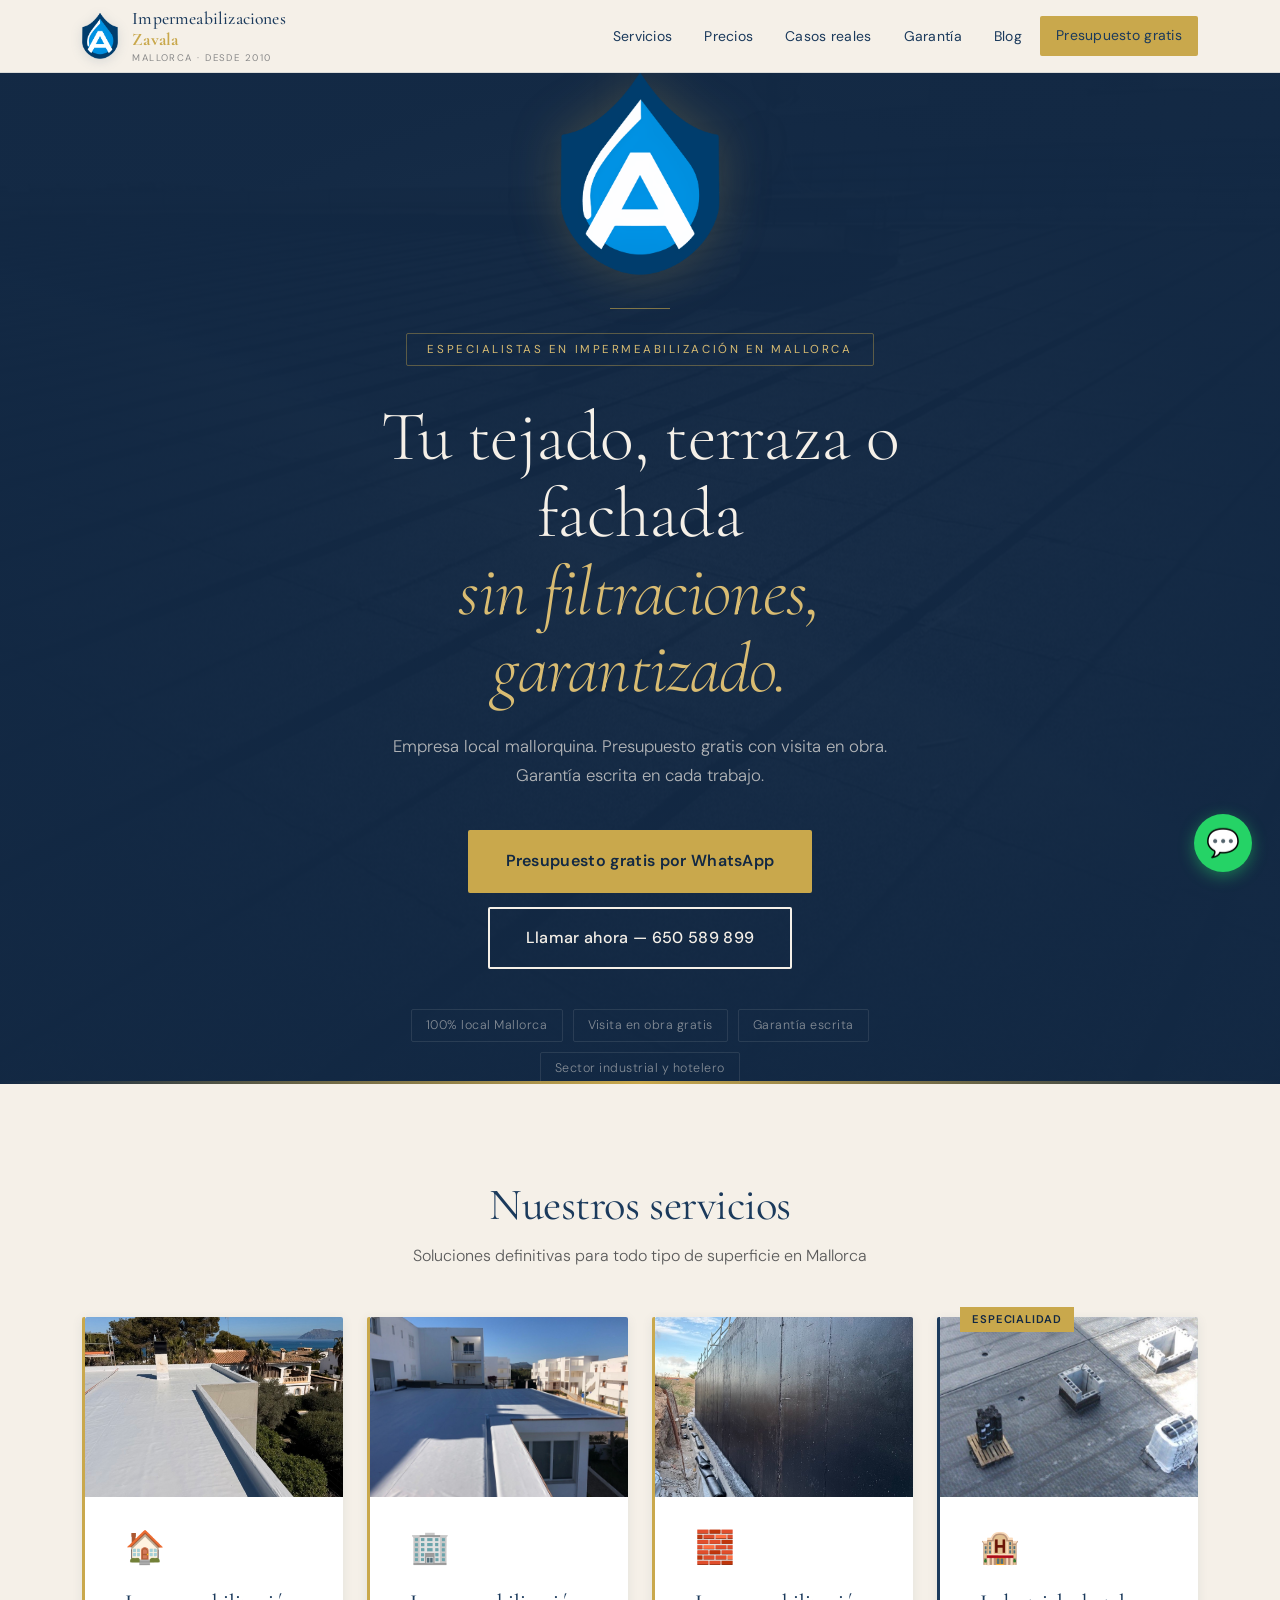
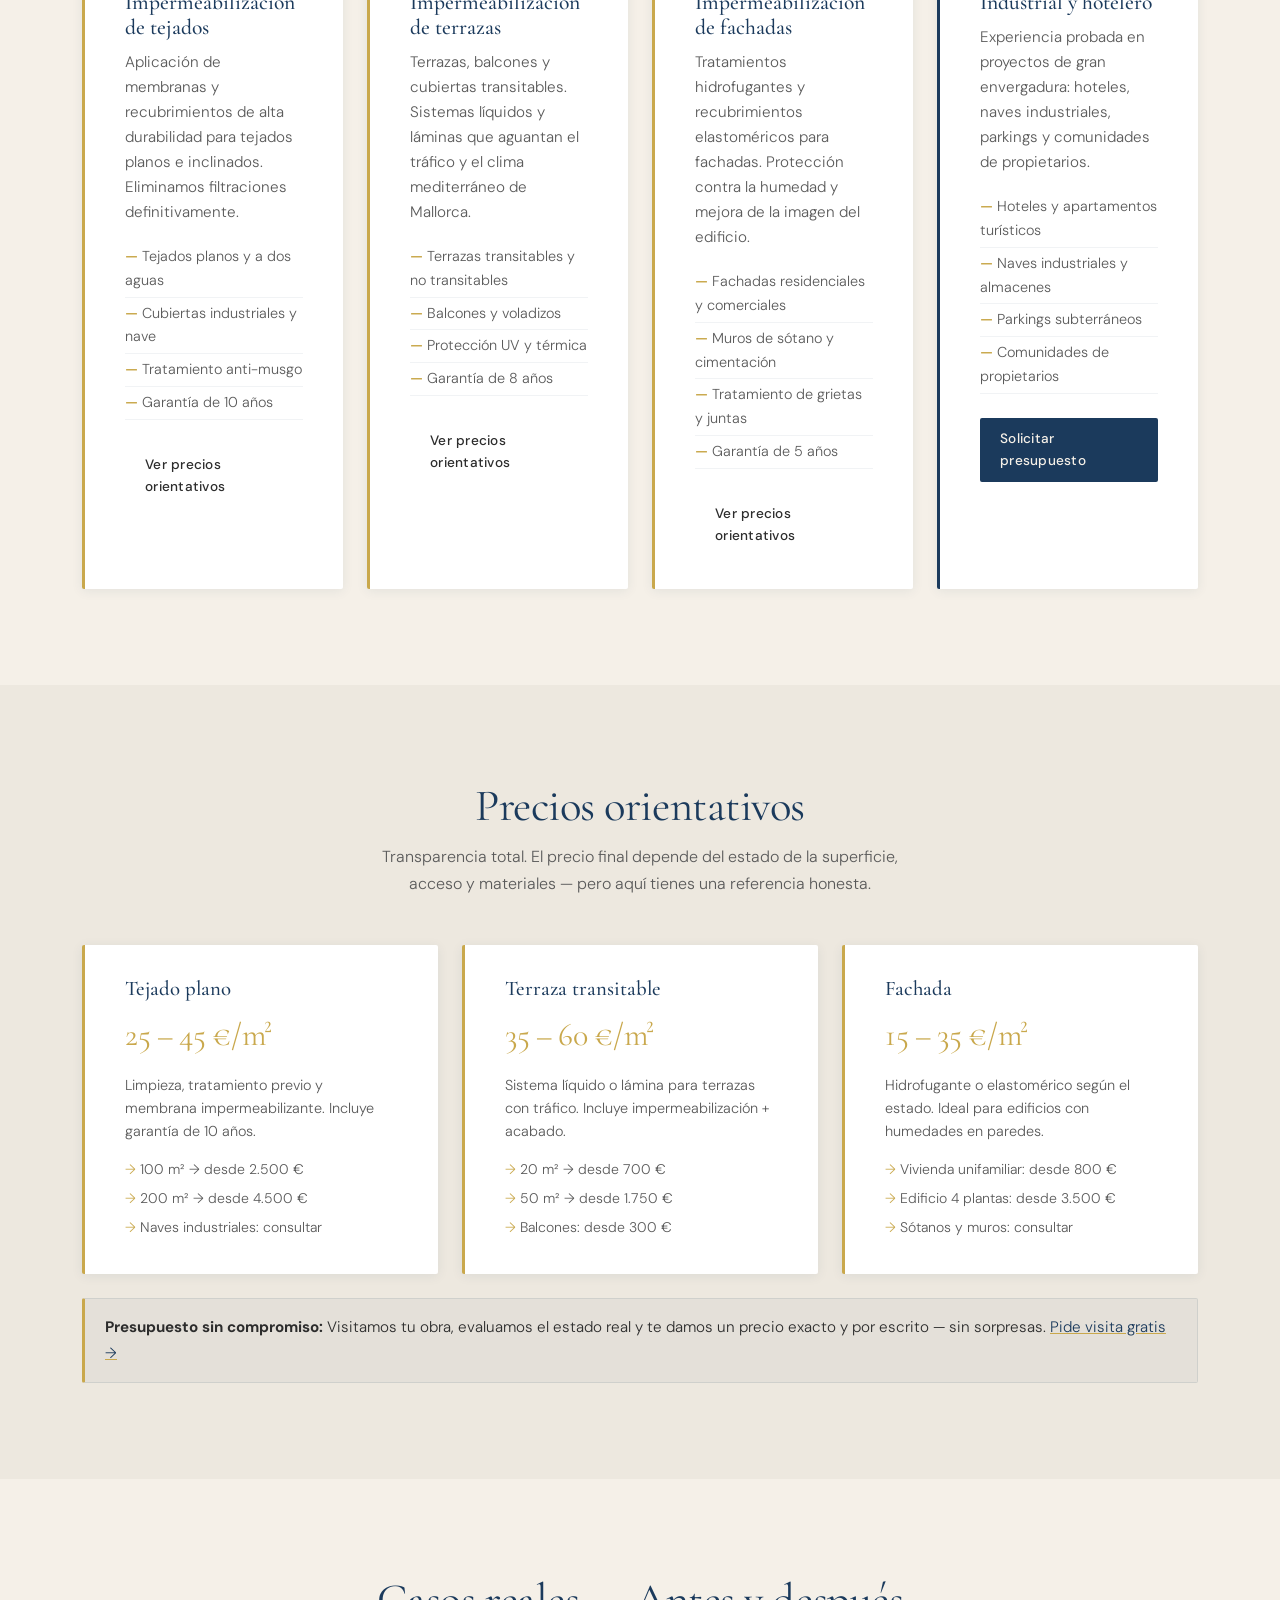
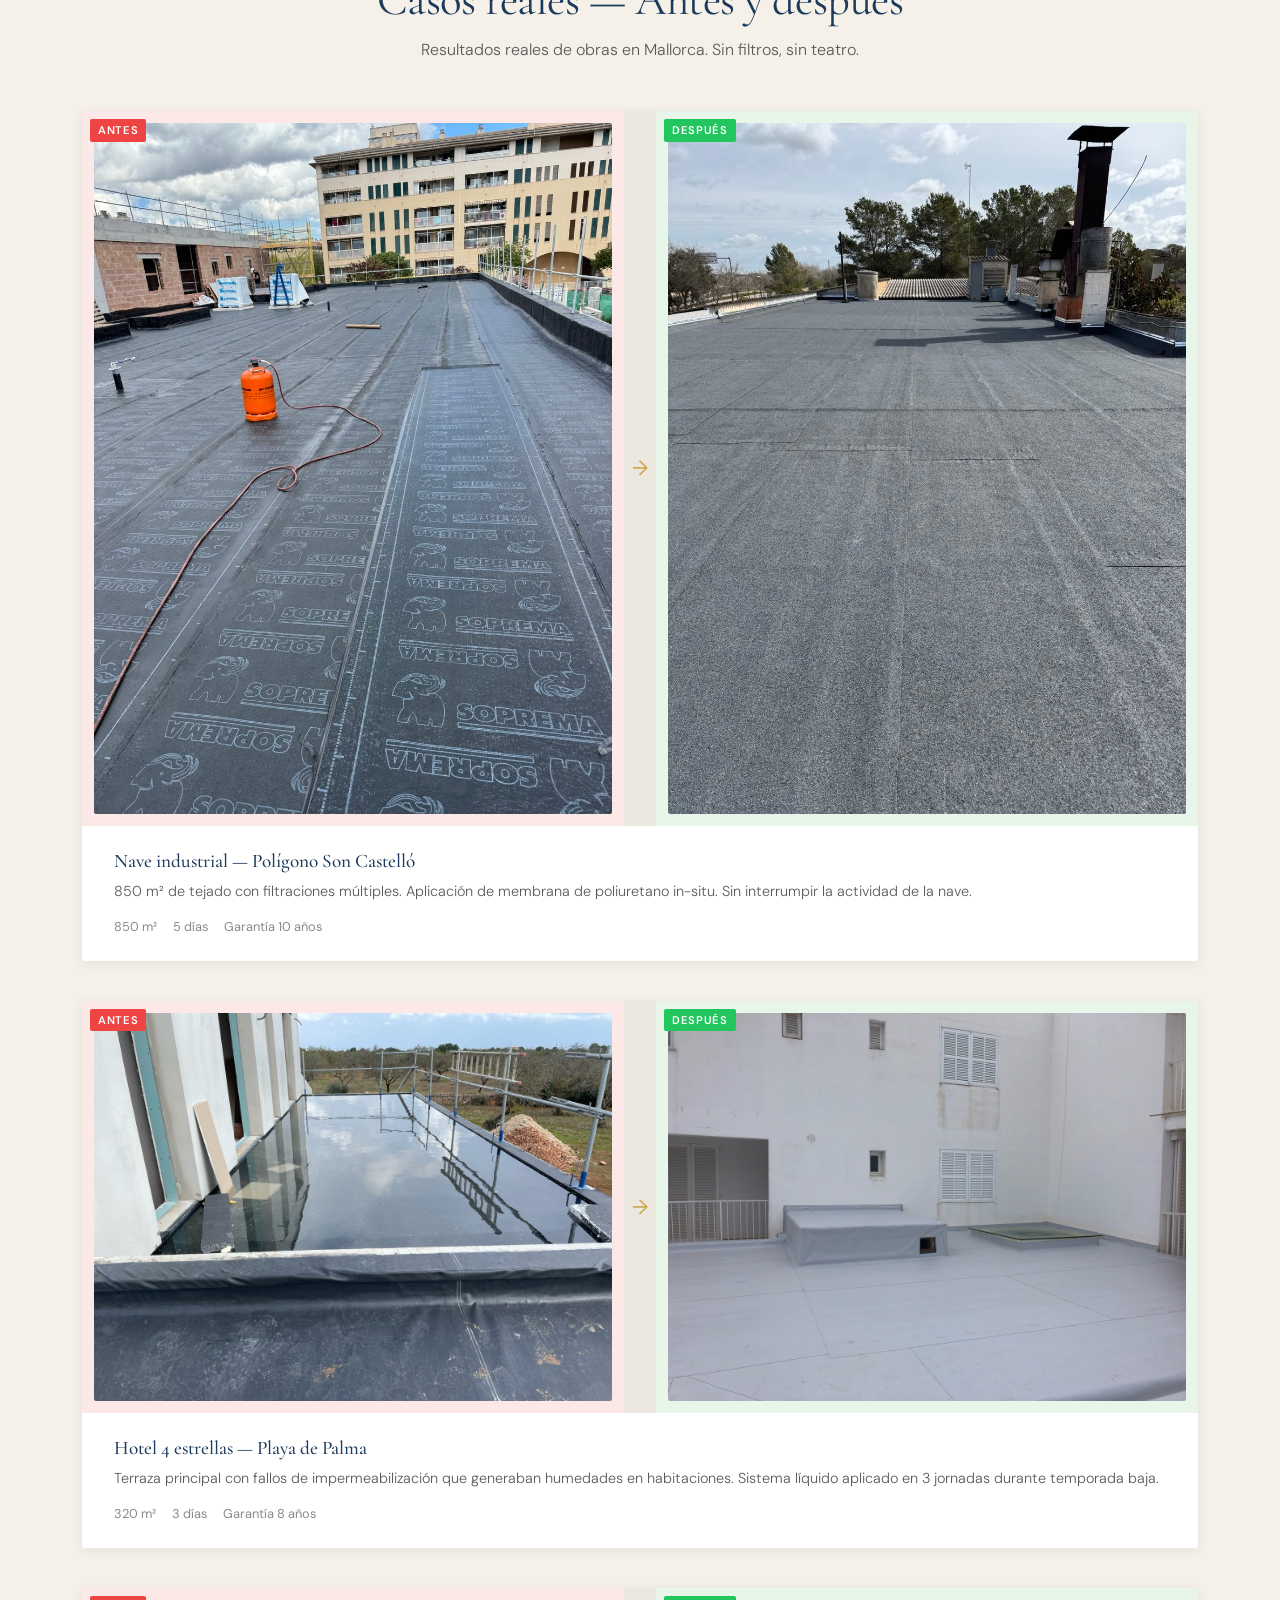
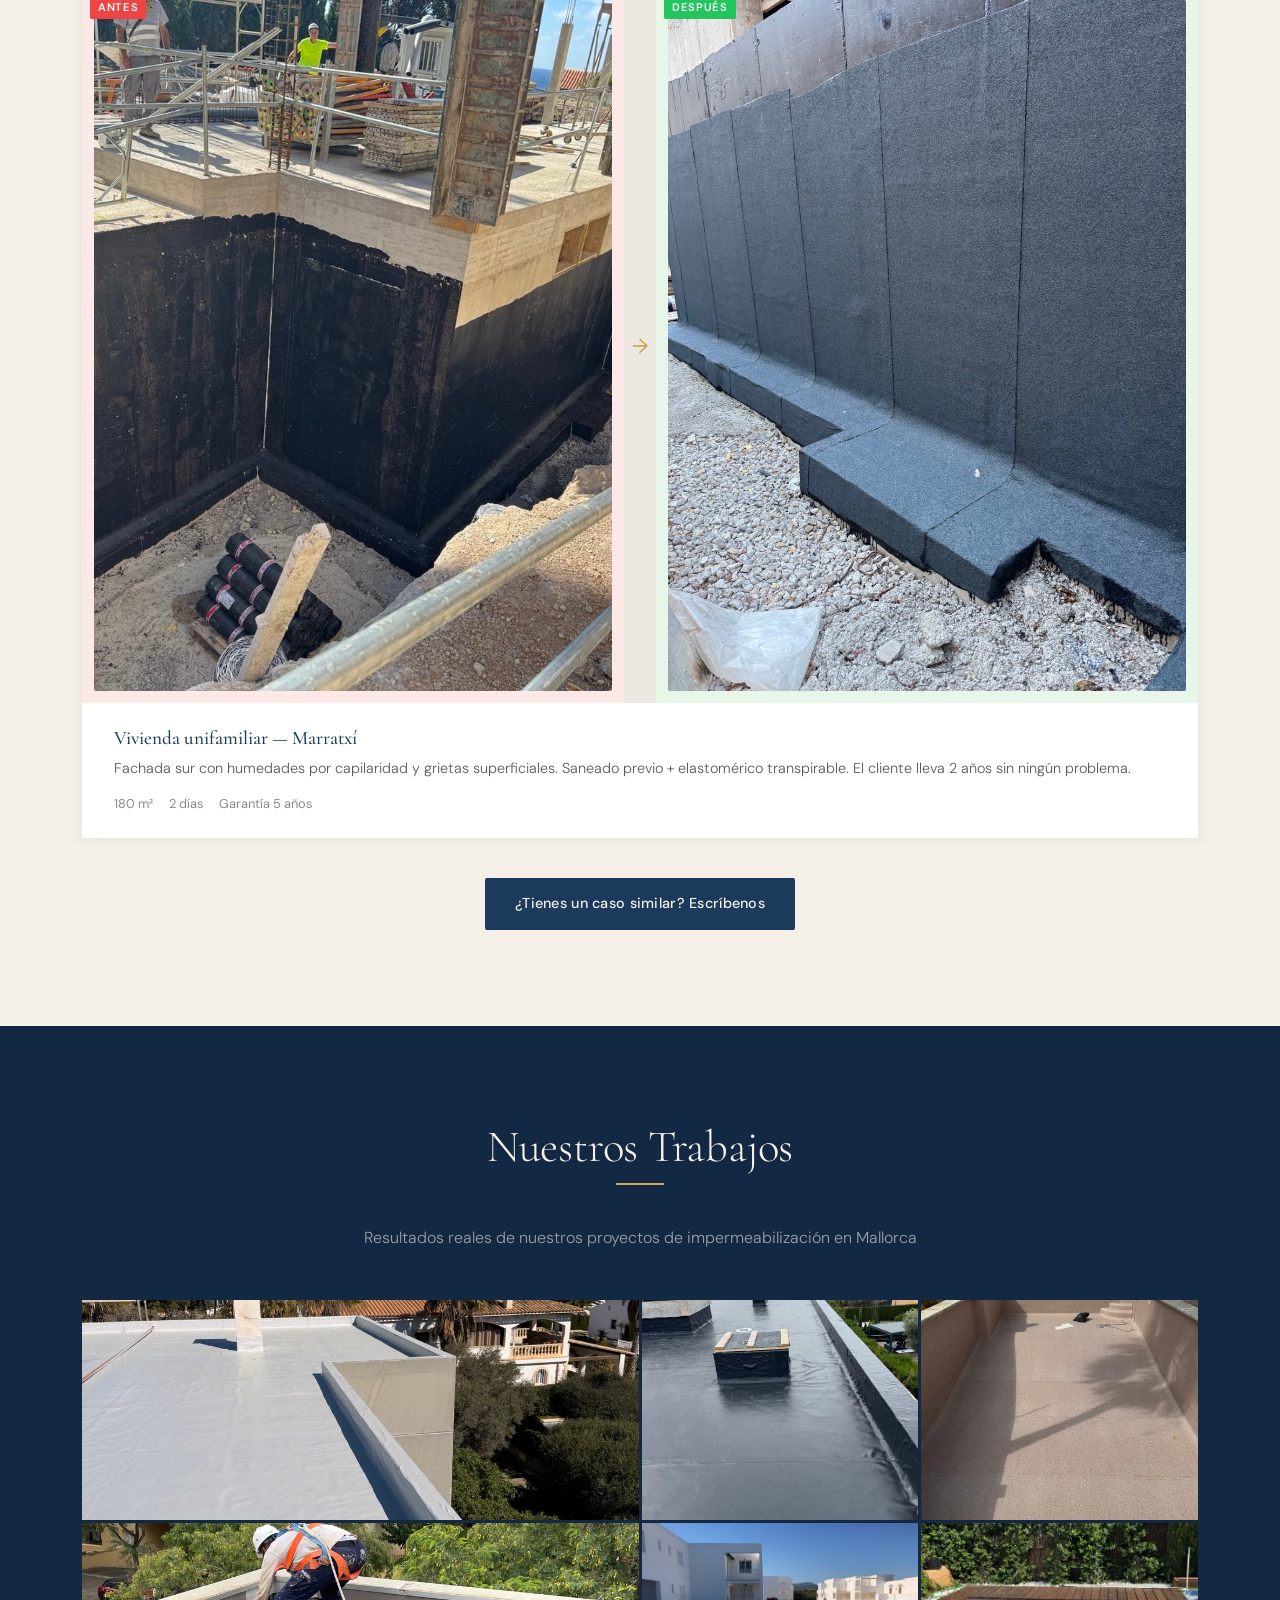
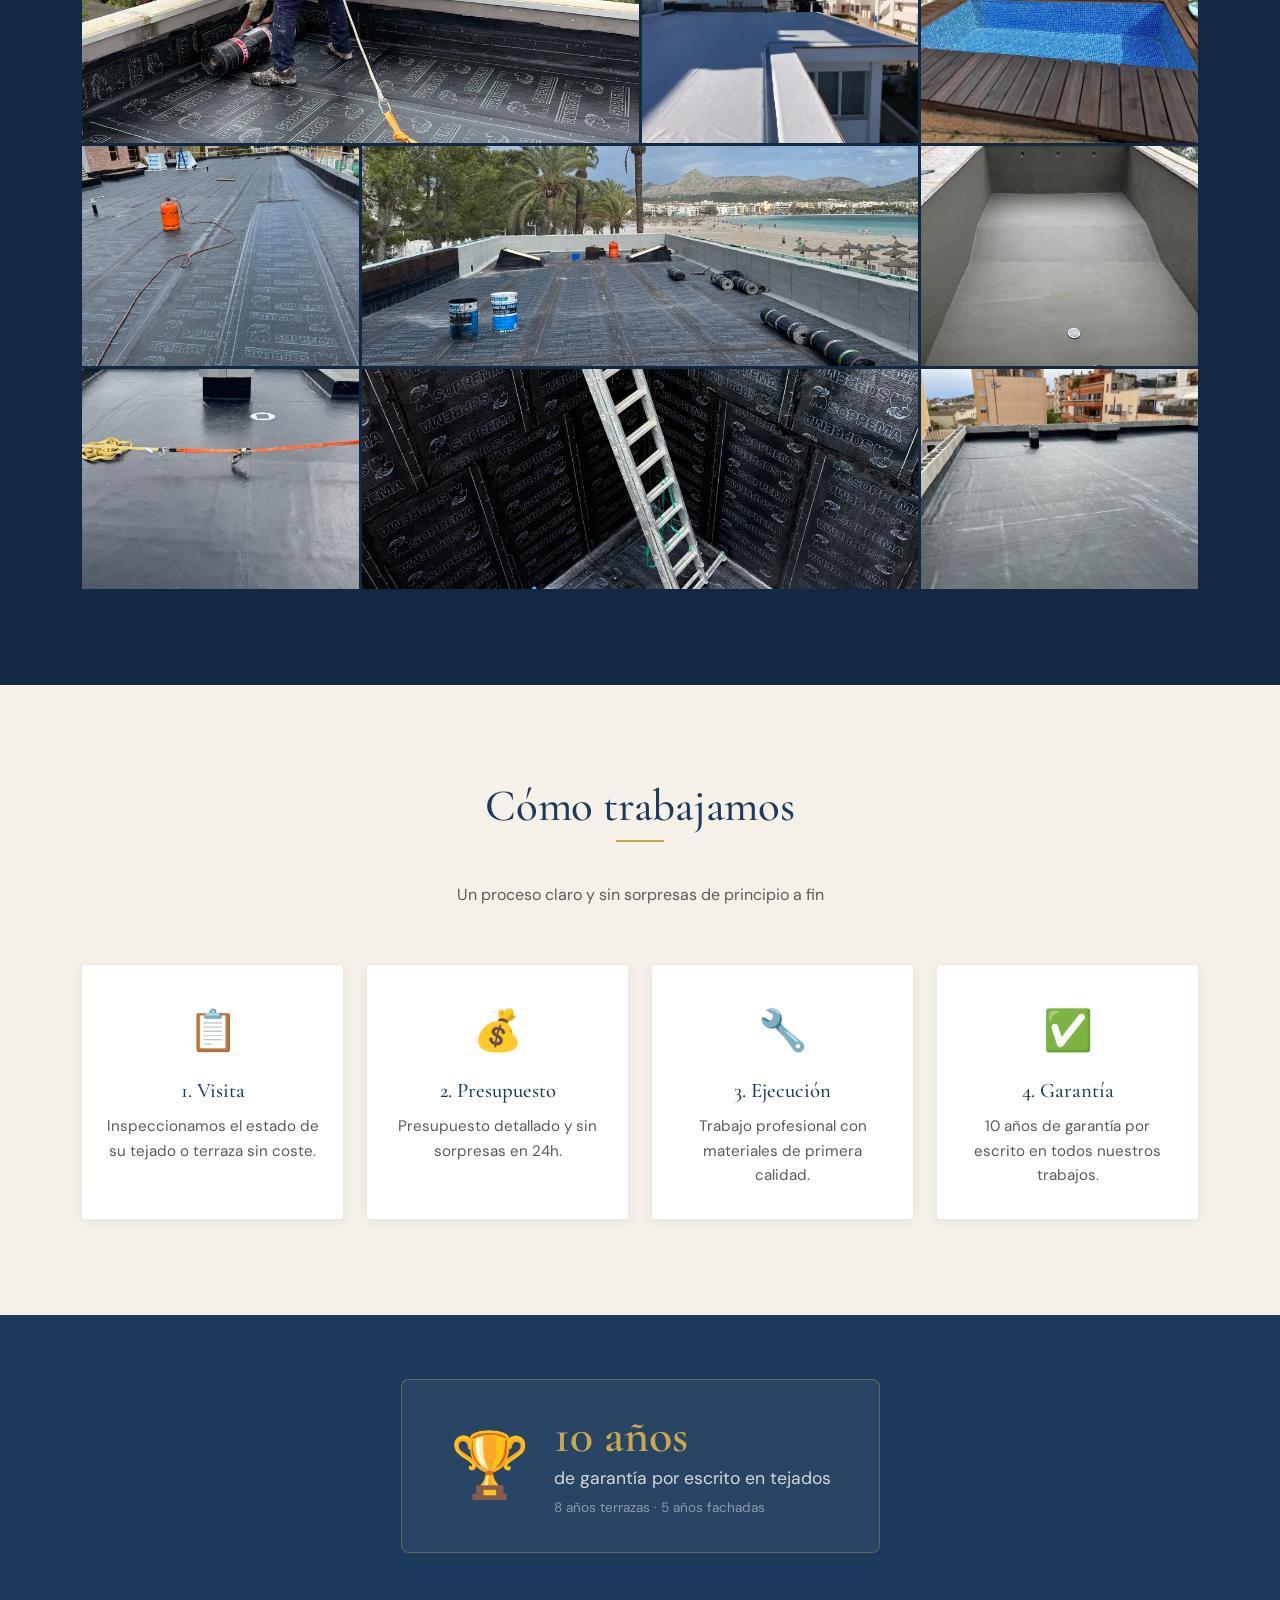
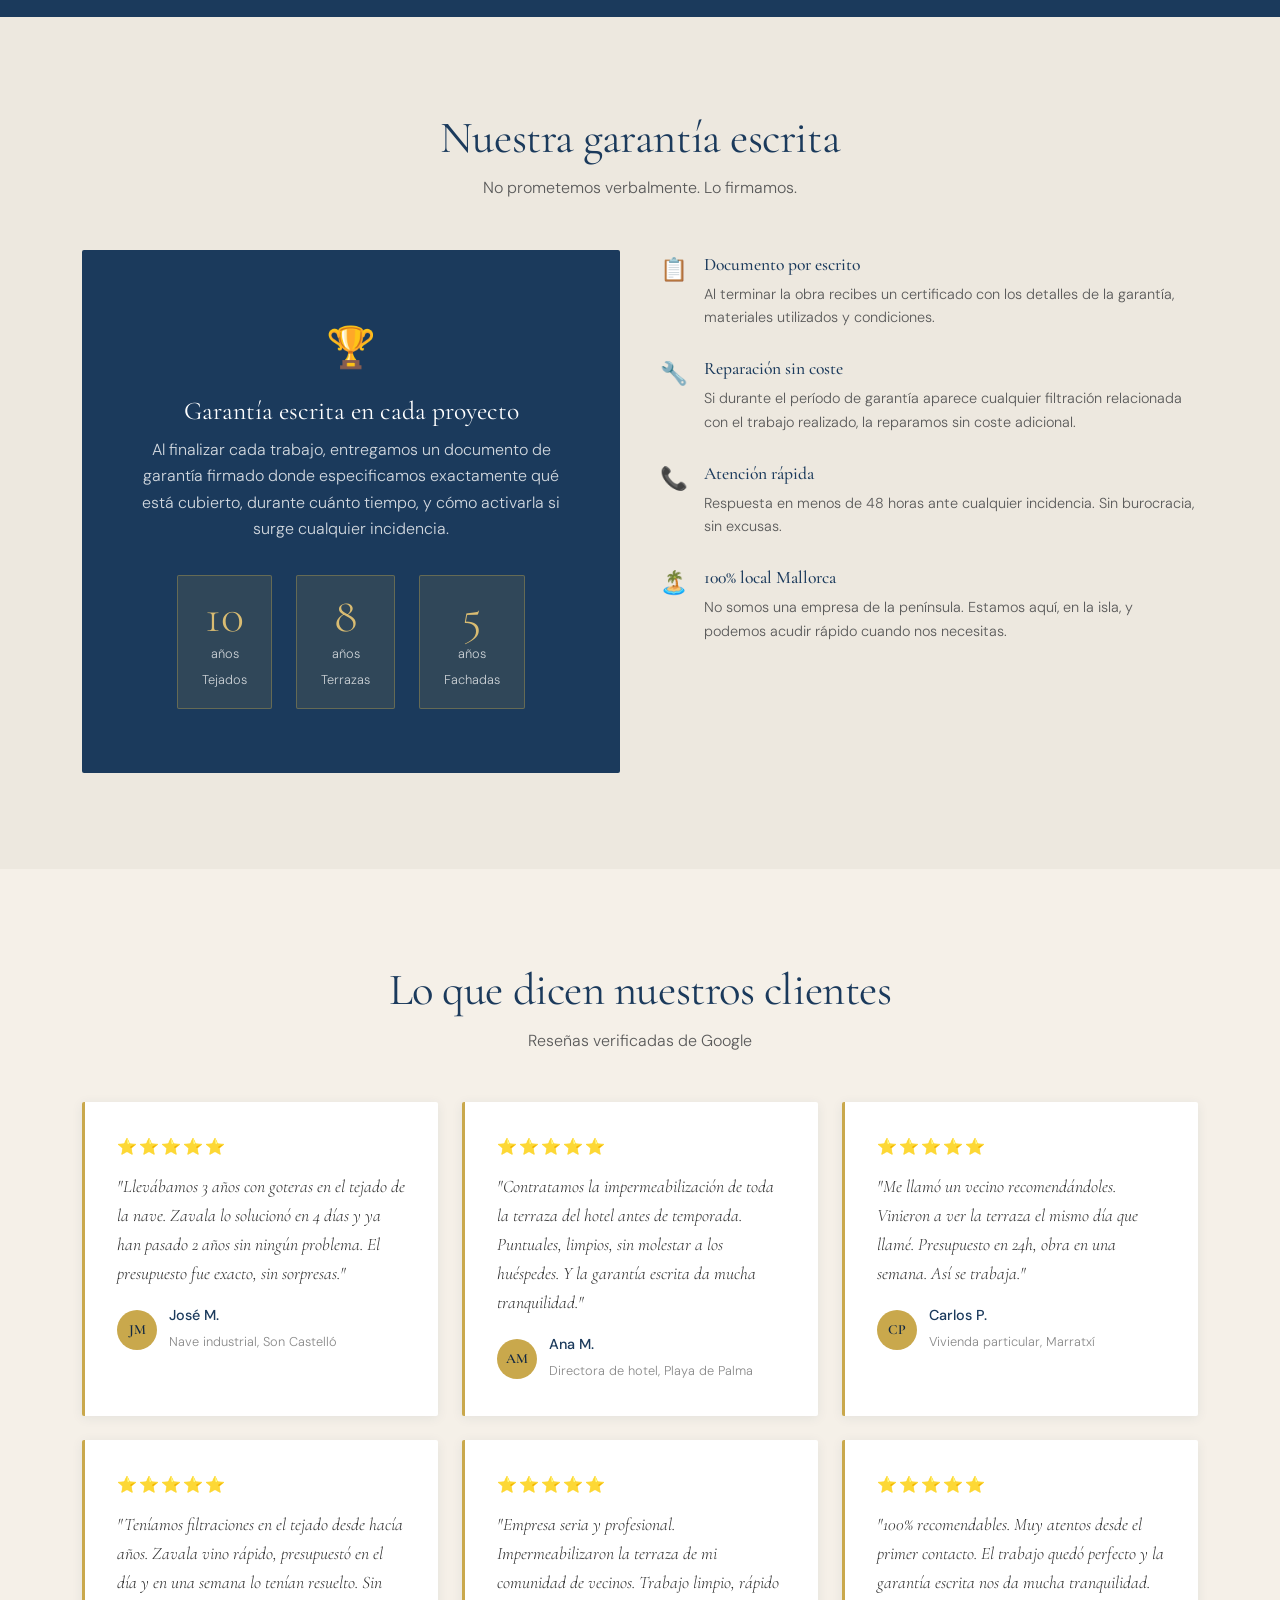
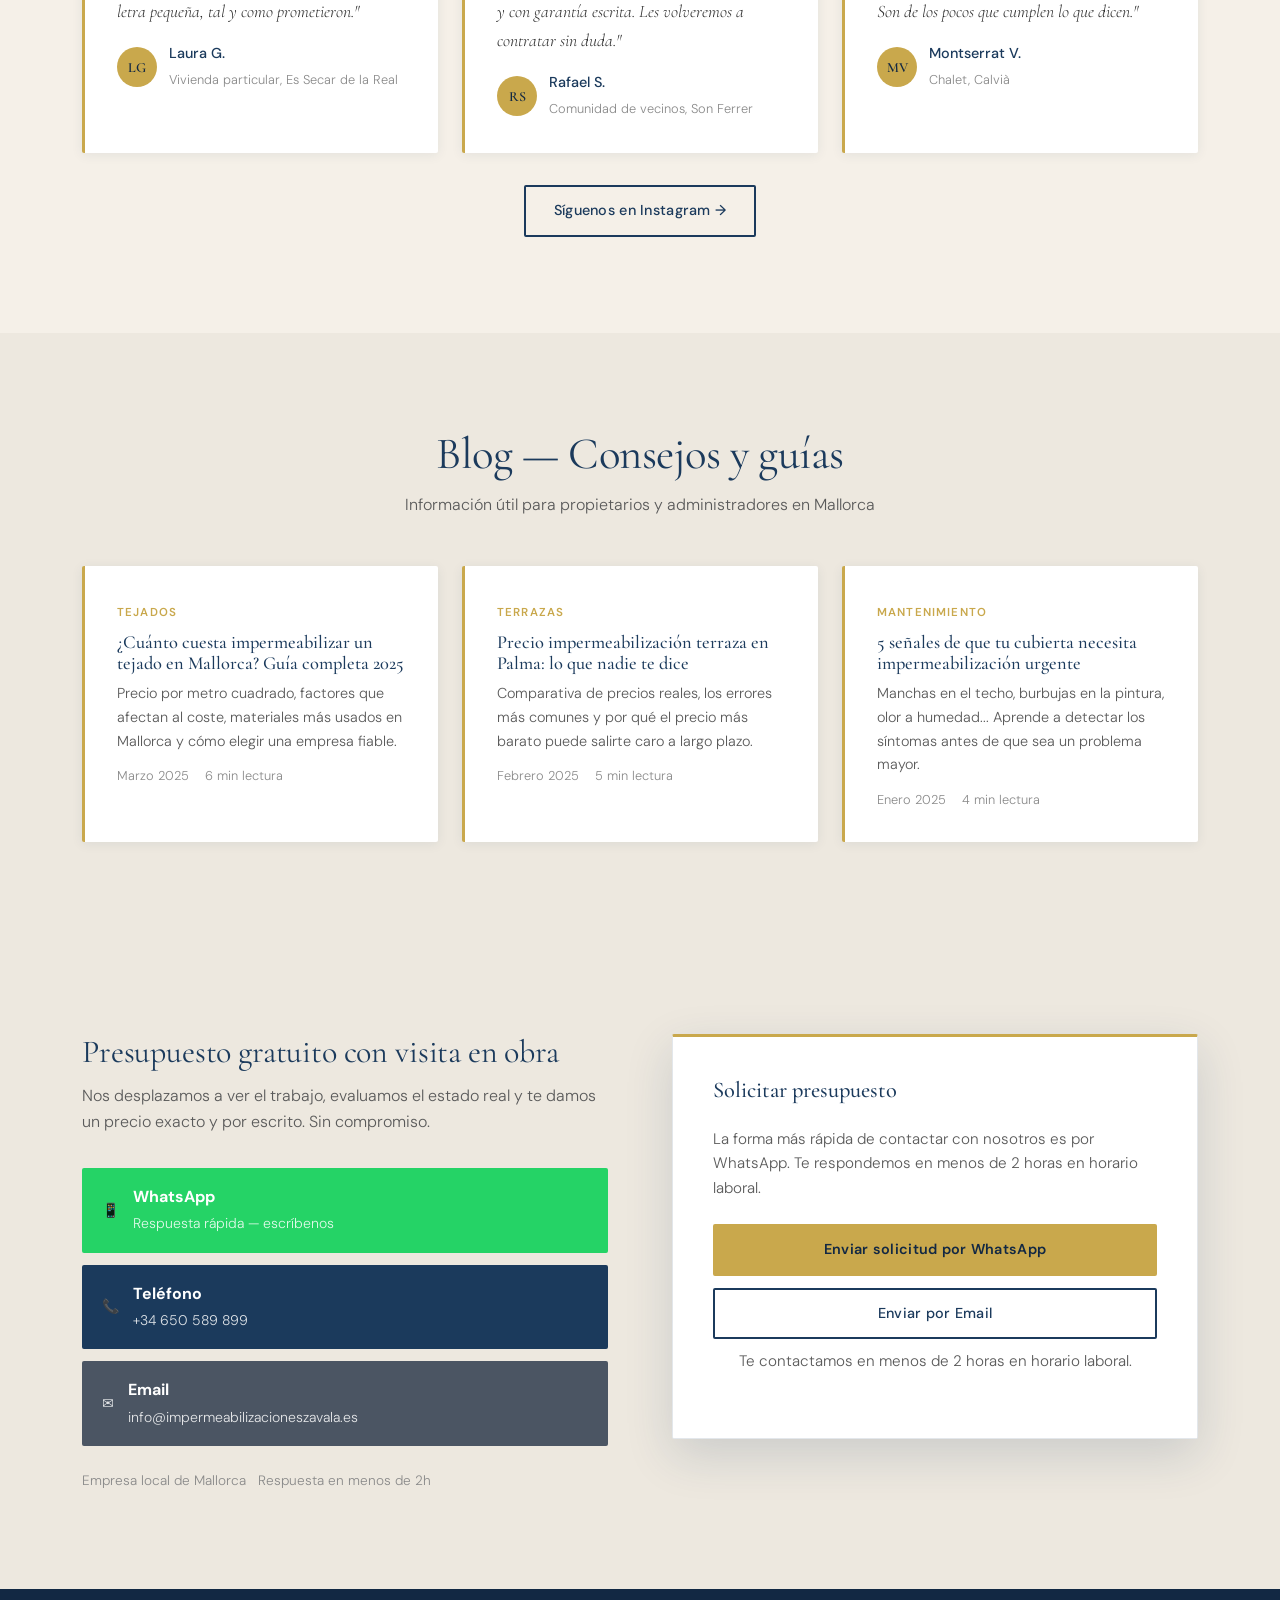
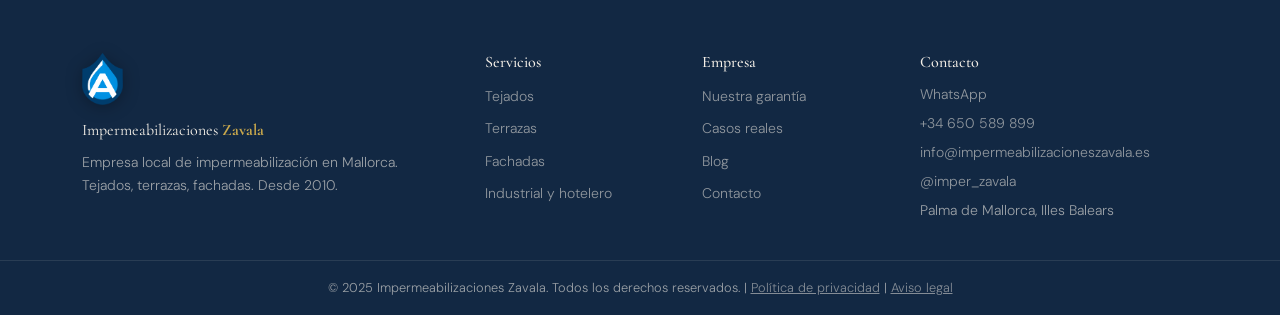
==== commit 8f2a6eb0: "feat: add JSON-LD structured data to index.html (LocalBusiness, FAQ, Services)" ====
--- a/index.html
+++ b/index.html
@@ -31,6 +31,111 @@
   <link rel="preconnect" href="https://fonts.gstatic.com" crossorigin />
   <link href="https://fonts.googleapis.com/css2?family=Cormorant+Garamond:ital,wght@0,300;0,400;0,500;0,600;1,300;1,400&family=DM+Sans:wght@300;400;500;600&display=swap" rel="stylesheet" />
   <link rel="stylesheet" href="styles.css" />
+  <!-- Structured Data — Schema.org -->
+  <script type="application/ld+json">
+  [
+    {
+      "@context": "https://schema.org",
+      "@type": "HomeAndConstructionBusiness",
+      "@id": "https://www.imperzavala.com/#business",
+      "name": "Impermeabilizaciones Zavala",
+      "description": "Empresa especializada en impermeabilización de tejados, terrazas y fachadas en Mallorca. Desde 2010. Garantía escrita en cada trabajo.",
+      "url": "https://www.imperzavala.com",
+      "telephone": "+34650589899",
+      "address": {
+        "@type": "PostalAddress",
+        "addressLocality": "Palma de Mallorca",
+        "addressRegion": "Illes Balears",
+        "addressCountry": "ES"
+      },
+      "areaServed": {
+        "@type": "Place",
+        "name": "Mallorca"
+      },
+      "foundingDate": "2010",
+      "priceRange": "€€",
+      "openingHoursSpecification": {
+        "@type": "OpeningHoursSpecification",
+        "dayOfWeek": ["Monday","Tuesday","Wednesday","Thursday","Friday"],
+        "opens": "08:00",
+        "closes": "18:00"
+      },
+      "contactPoint": {
+        "@type": "ContactPoint",
+        "telephone": "+34650589899",
+        "contactType": "customer service",
+        "availableLanguage": "Spanish"
+      },
+      "sameAs": ["https://www.instagram.com/imper_zavala"]
+    },
+    {
+      "@context": "https://schema.org",
+      "@type": "FAQPage",
+      "mainEntity": [
+        {
+          "@type": "Question",
+          "name": "¿Cuánto cuesta impermeabilizar un tejado en Mallorca?",
+          "acceptedAnswer": {
+            "@type": "Answer",
+            "text": "El precio varía entre 25€ y 45€/m² según el tipo de tejado y el material aplicado. Ofrecemos presupuesto gratuito con visita en obra sin compromiso."
+          }
+        },
+        {
+          "@type": "Question",
+          "name": "¿Qué garantía ofrecéis en los trabajos de impermeabilización?",
+          "acceptedAnswer": {
+            "@type": "Answer",
+            "text": "Ofrecemos garantía escrita en cada trabajo. El plazo varía según el sistema aplicado, habitualmente entre 5 y 10 años."
+          }
+        },
+        {
+          "@type": "Question",
+          "name": "¿En qué zonas de Mallorca trabajáis?",
+          "acceptedAnswer": {
+            "@type": "Answer",
+            "text": "Trabajamos en toda Mallorca: Palma, Alcúdia, Manacor, Llucmajor, Calvià y todos los municipios de la isla."
+          }
+        },
+        {
+          "@type": "Question",
+          "name": "¿Cuándo es necesario impermeabilizar un tejado o terraza?",
+          "acceptedAnswer": {
+            "@type": "Answer",
+            "text": "Cuando aparecen manchas de humedad, goteras, burbujas en la pintura o fisuras. También se recomienda revisión preventiva tras más de 10 años sin mantenimiento."
+          }
+        }
+      ]
+    },
+    {
+      "@context": "https://schema.org",
+      "@type": "Service",
+      "name": "Impermeabilización de tejados en Mallorca",
+      "description": "Impermeabilización de tejados planos e inclinados en Mallorca. Sistemas líquidos, láminas bituminosas y poliuretano. Garantía escrita.",
+      "provider": { "@id": "https://www.imperzavala.com/#business" },
+      "areaServed": { "@type": "Place", "name": "Mallorca" },
+      "serviceType": "Impermeabilización"
+    },
+    {
+      "@context": "https://schema.org",
+      "@type": "Service",
+      "name": "Impermeabilización de terrazas y azoteas en Mallorca",
+      "description": "Impermeabilización de terrazas y azoteas en Mallorca. Soluciones definitivas para filtraciones. Presupuesto gratuito.",
+      "provider": { "@id": "https://www.imperzavala.com/#business" },
+      "areaServed": { "@type": "Place", "name": "Mallorca" },
+      "serviceType": "Impermeabilización"
+    },
+    {
+      "@context": "https://schema.org",
+      "@type": "Service",
+      "name": "Impermeabilización de fachadas en Mallorca",
+      "description": "Tratamiento impermeabilizante para fachadas y muros en Mallorca. Protección frente a humedad y filtraciones. Empresa local desde 2010.",
+      "provider": { "@id": "https://www.imperzavala.com/#business" },
+      "areaServed": { "@type": "Place", "name": "Mallorca" },
+      "serviceType": "Impermeabilización"
+    }
+  ]
+  </script>
+
 </head>
 <body>
 
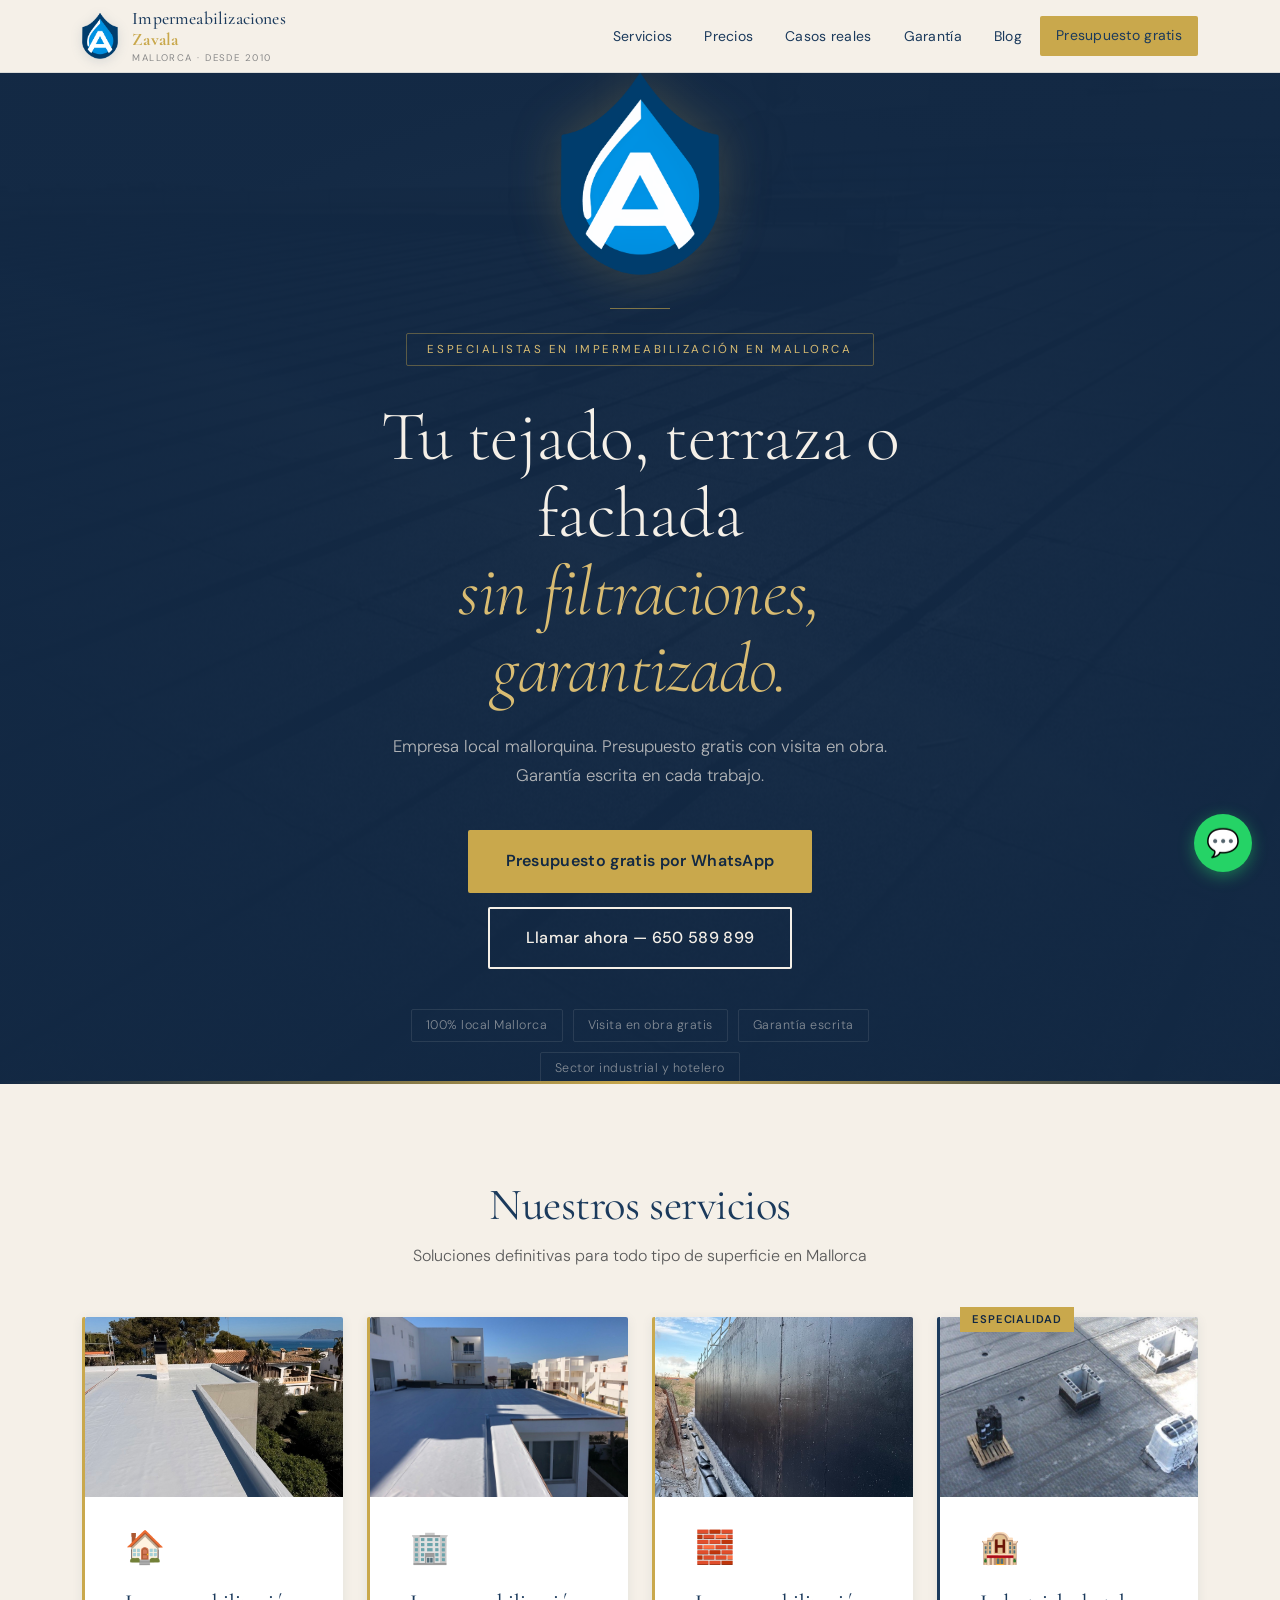
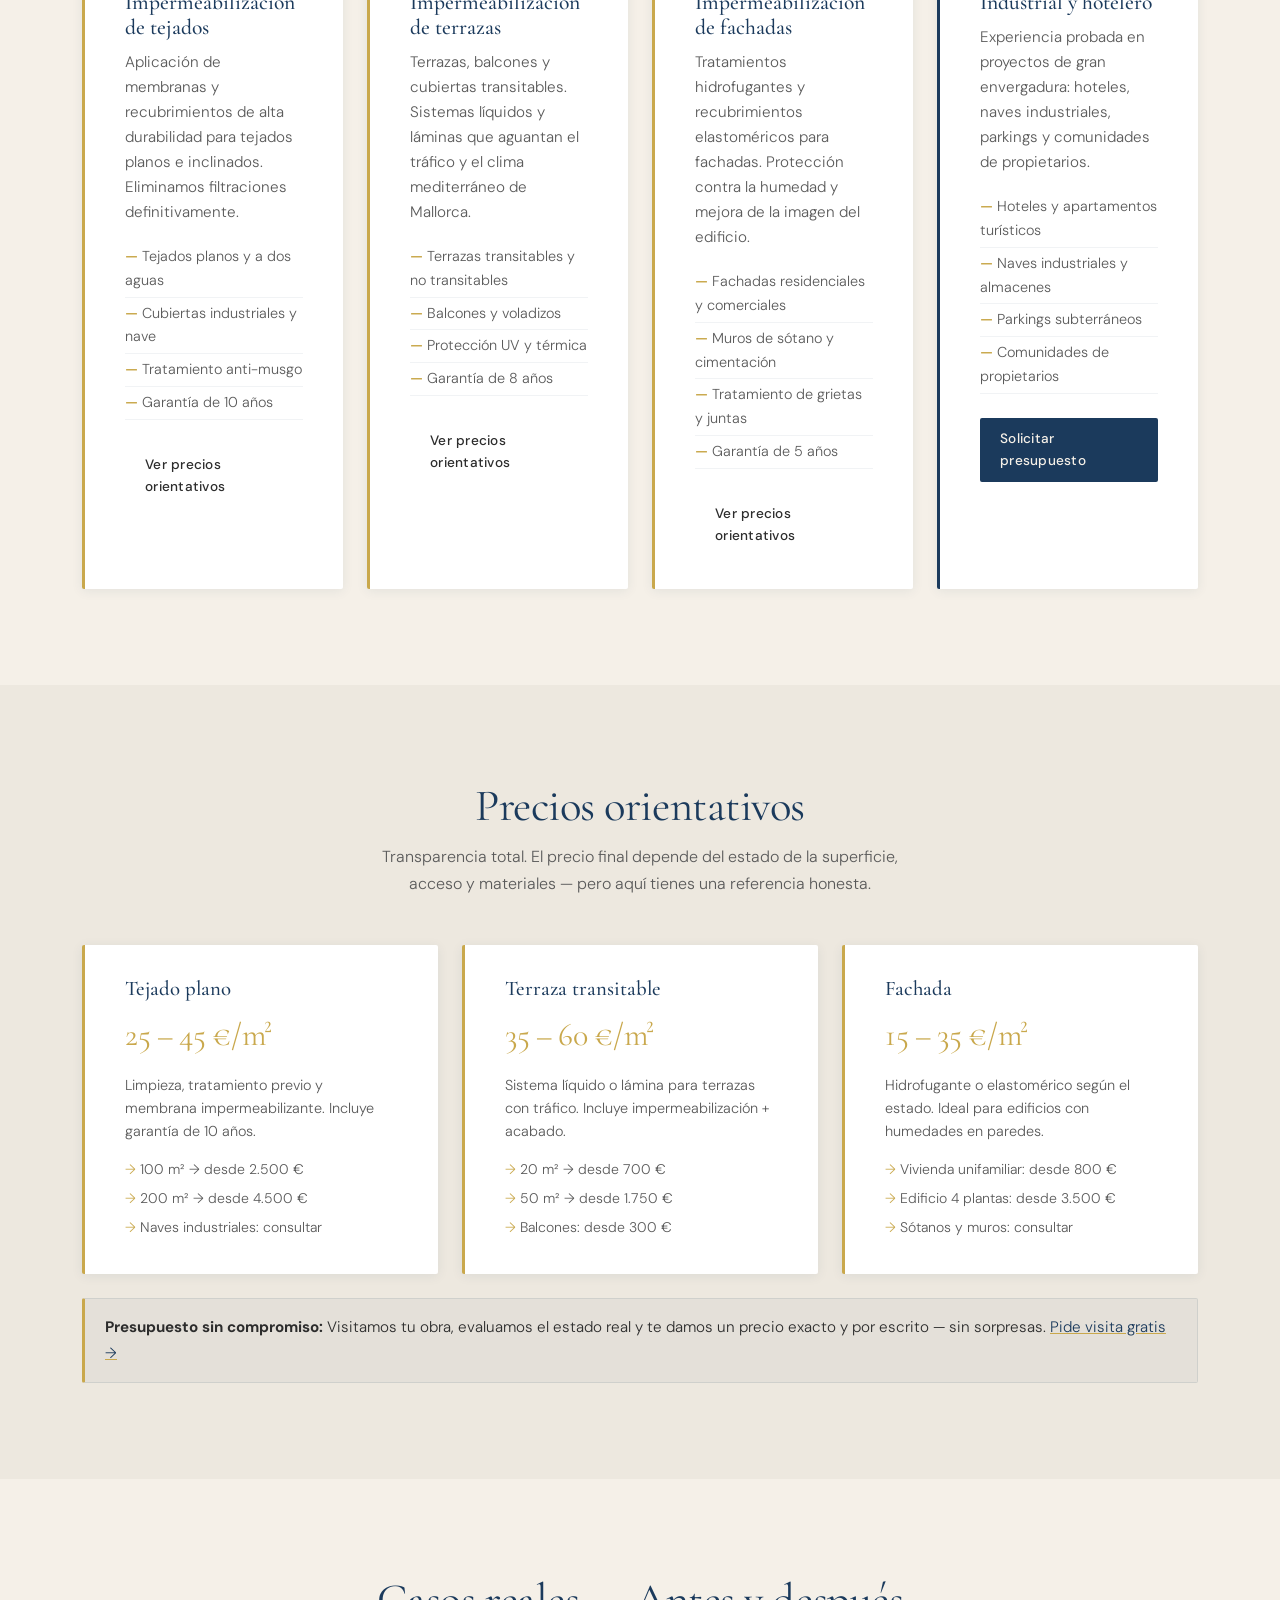
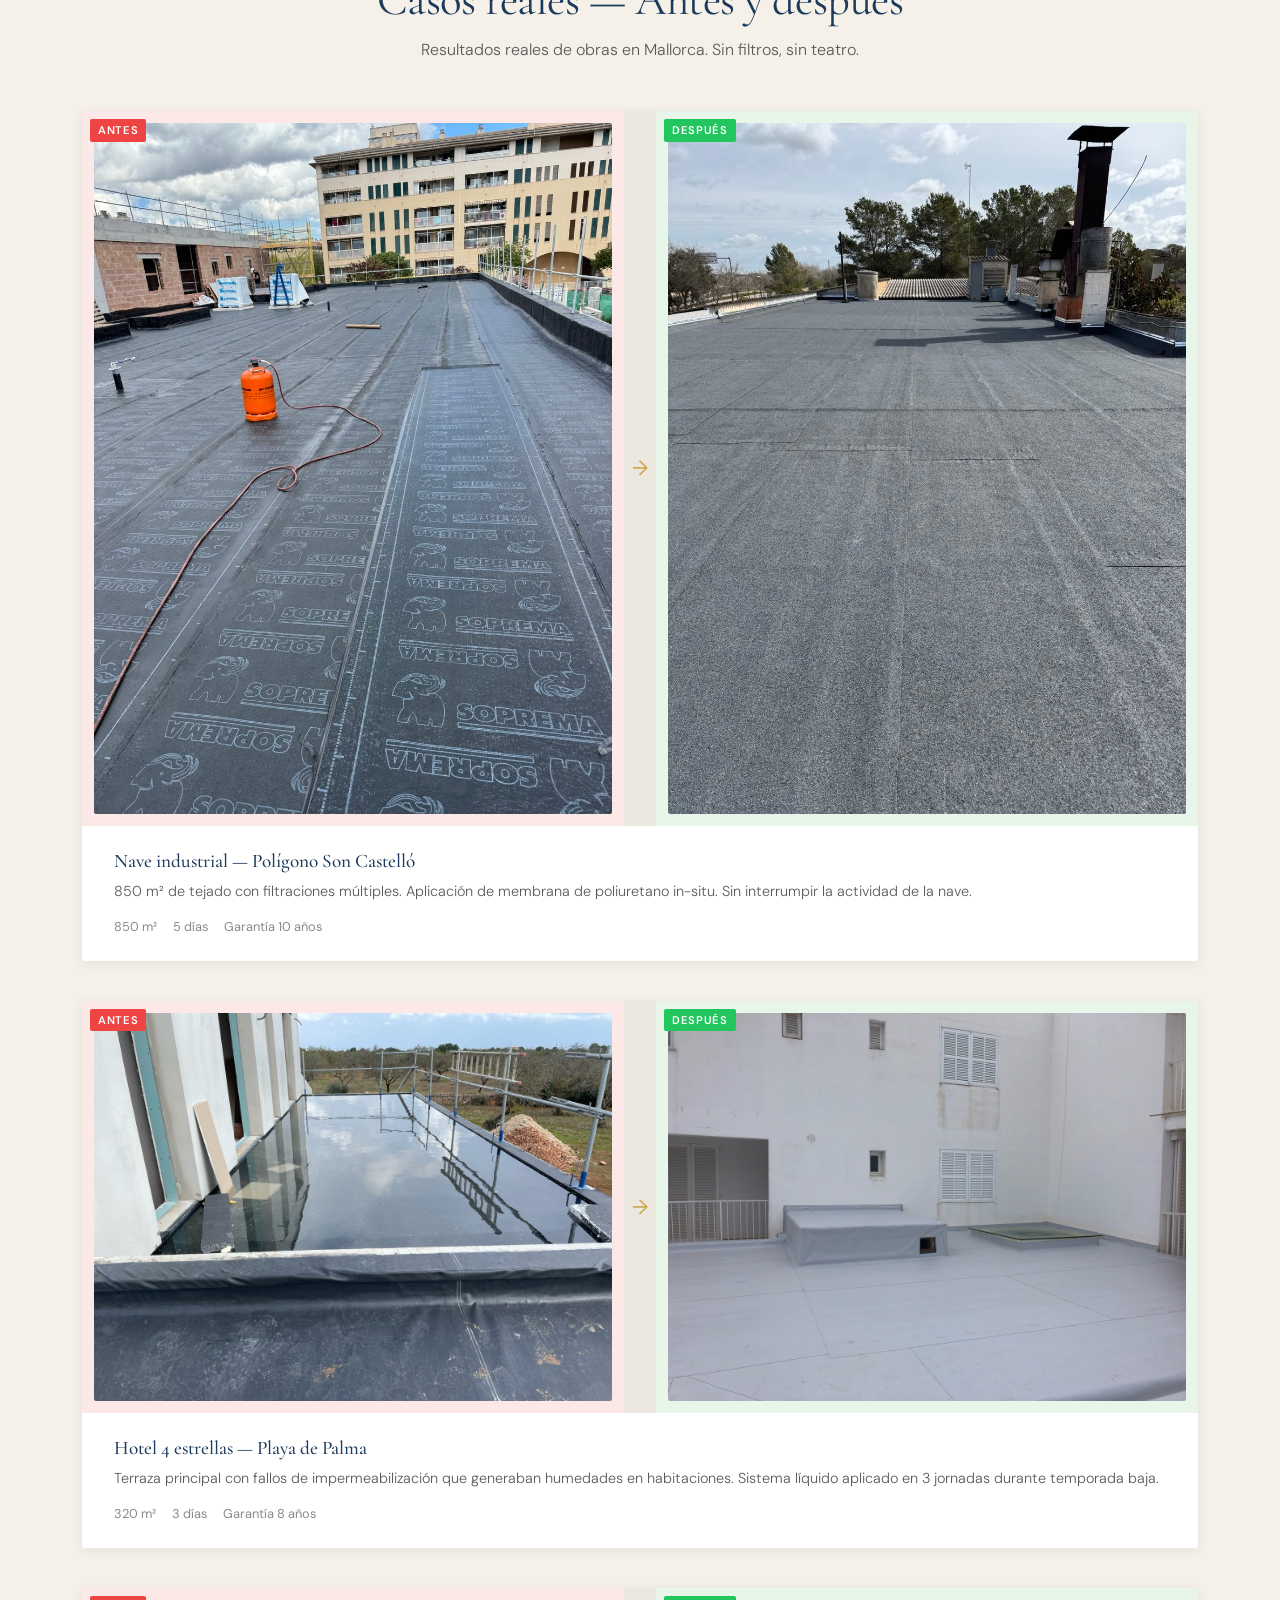
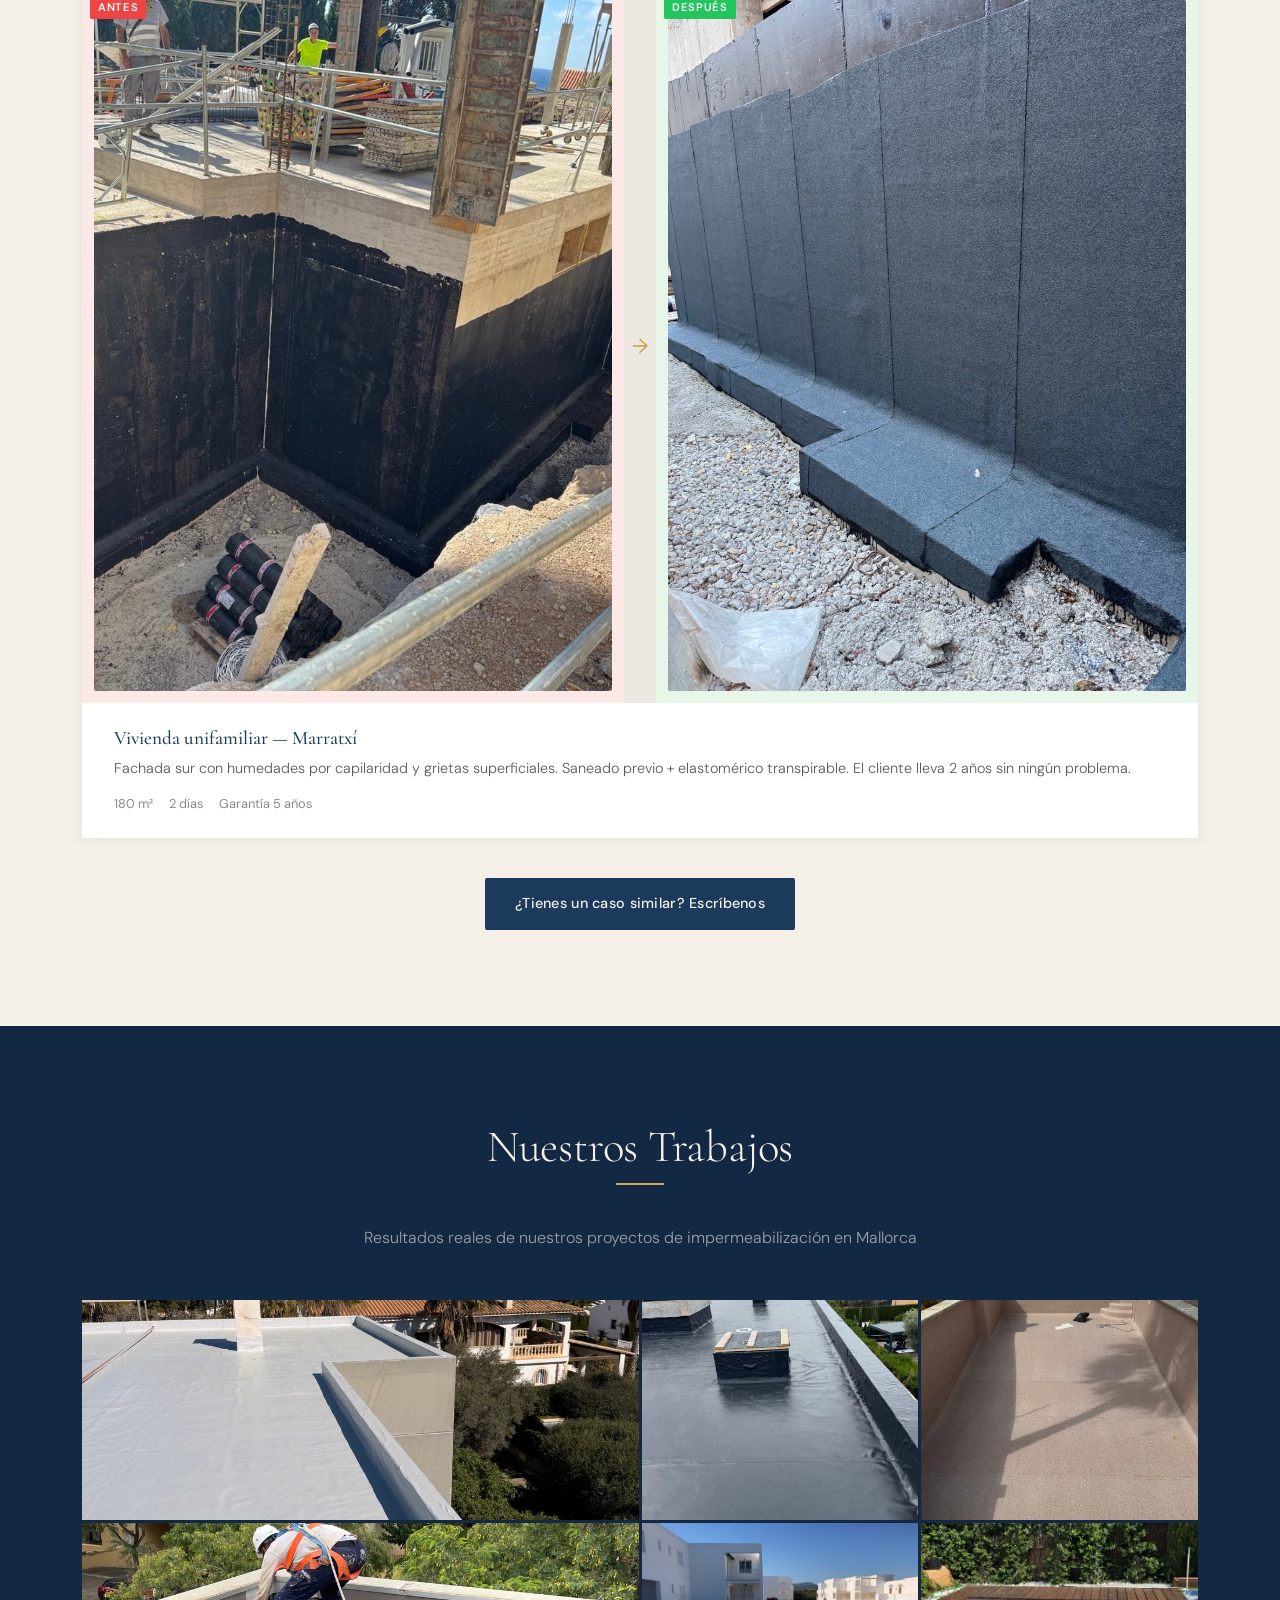
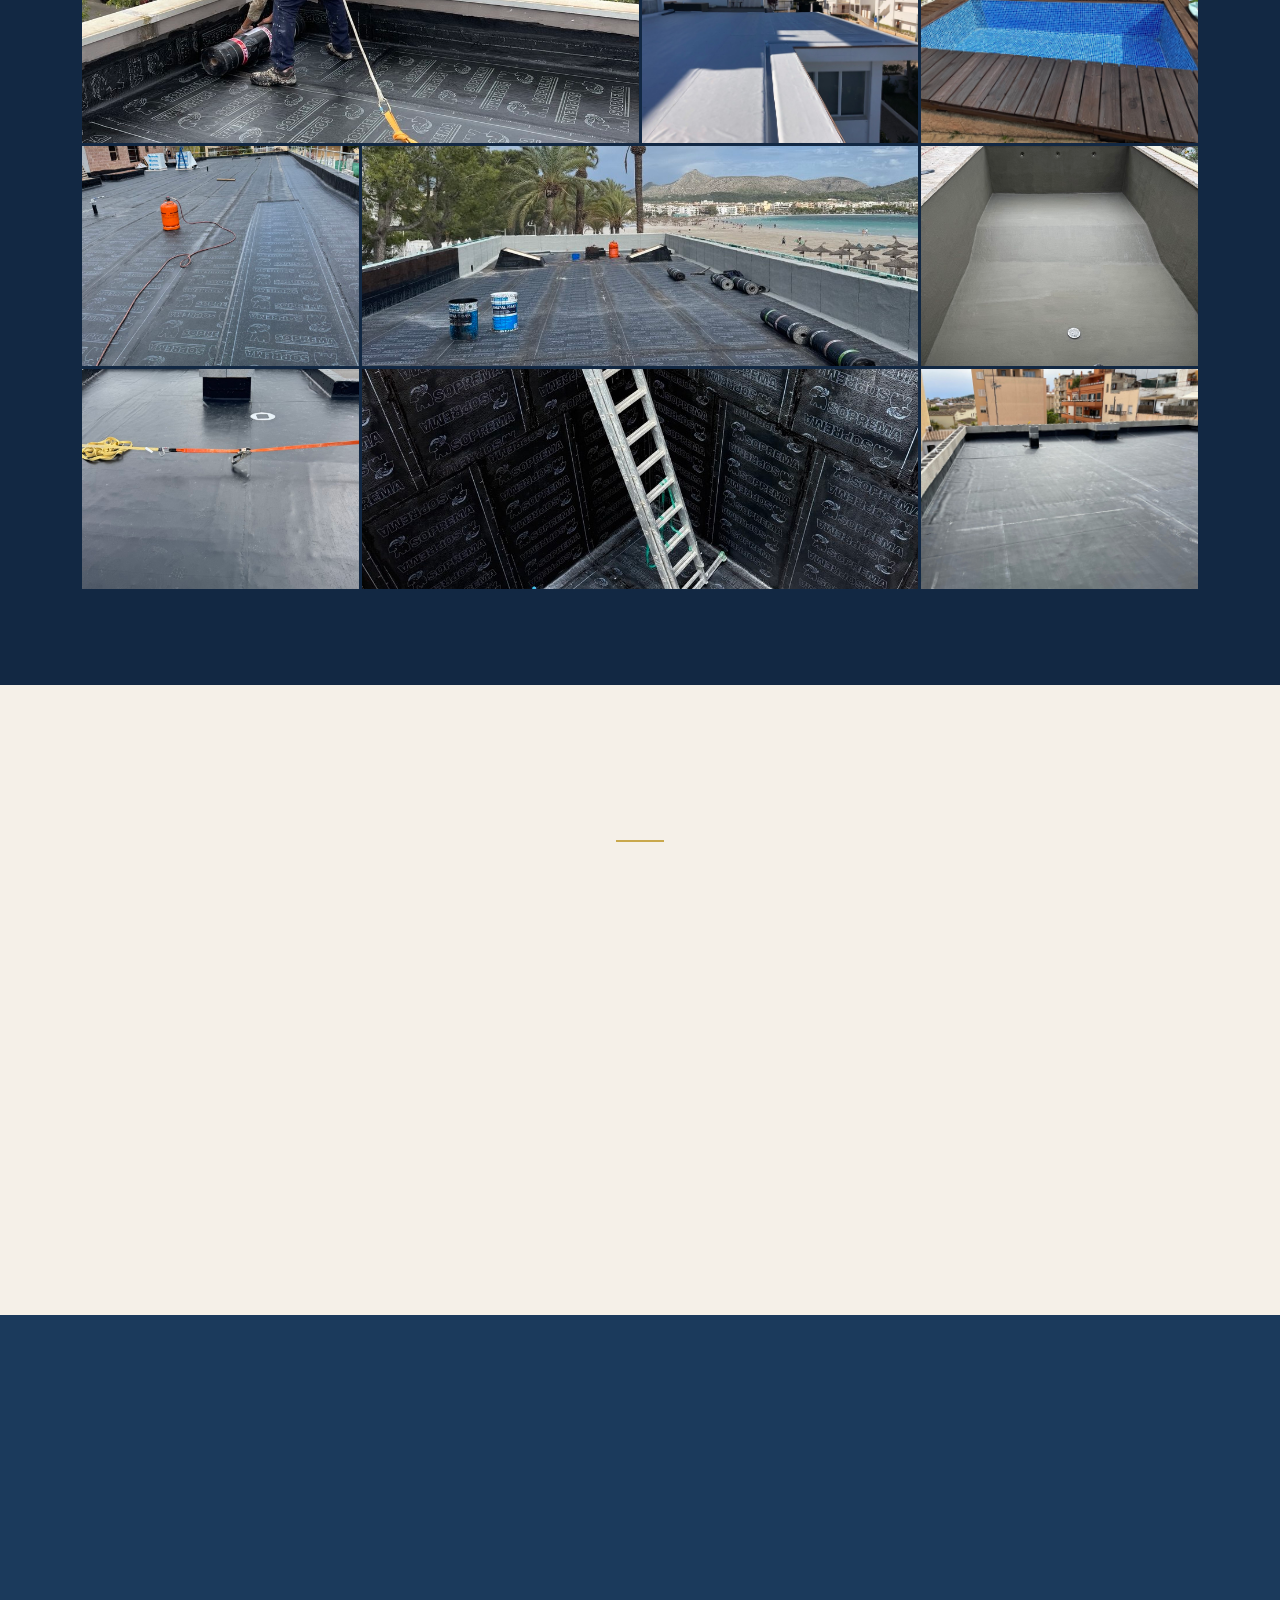
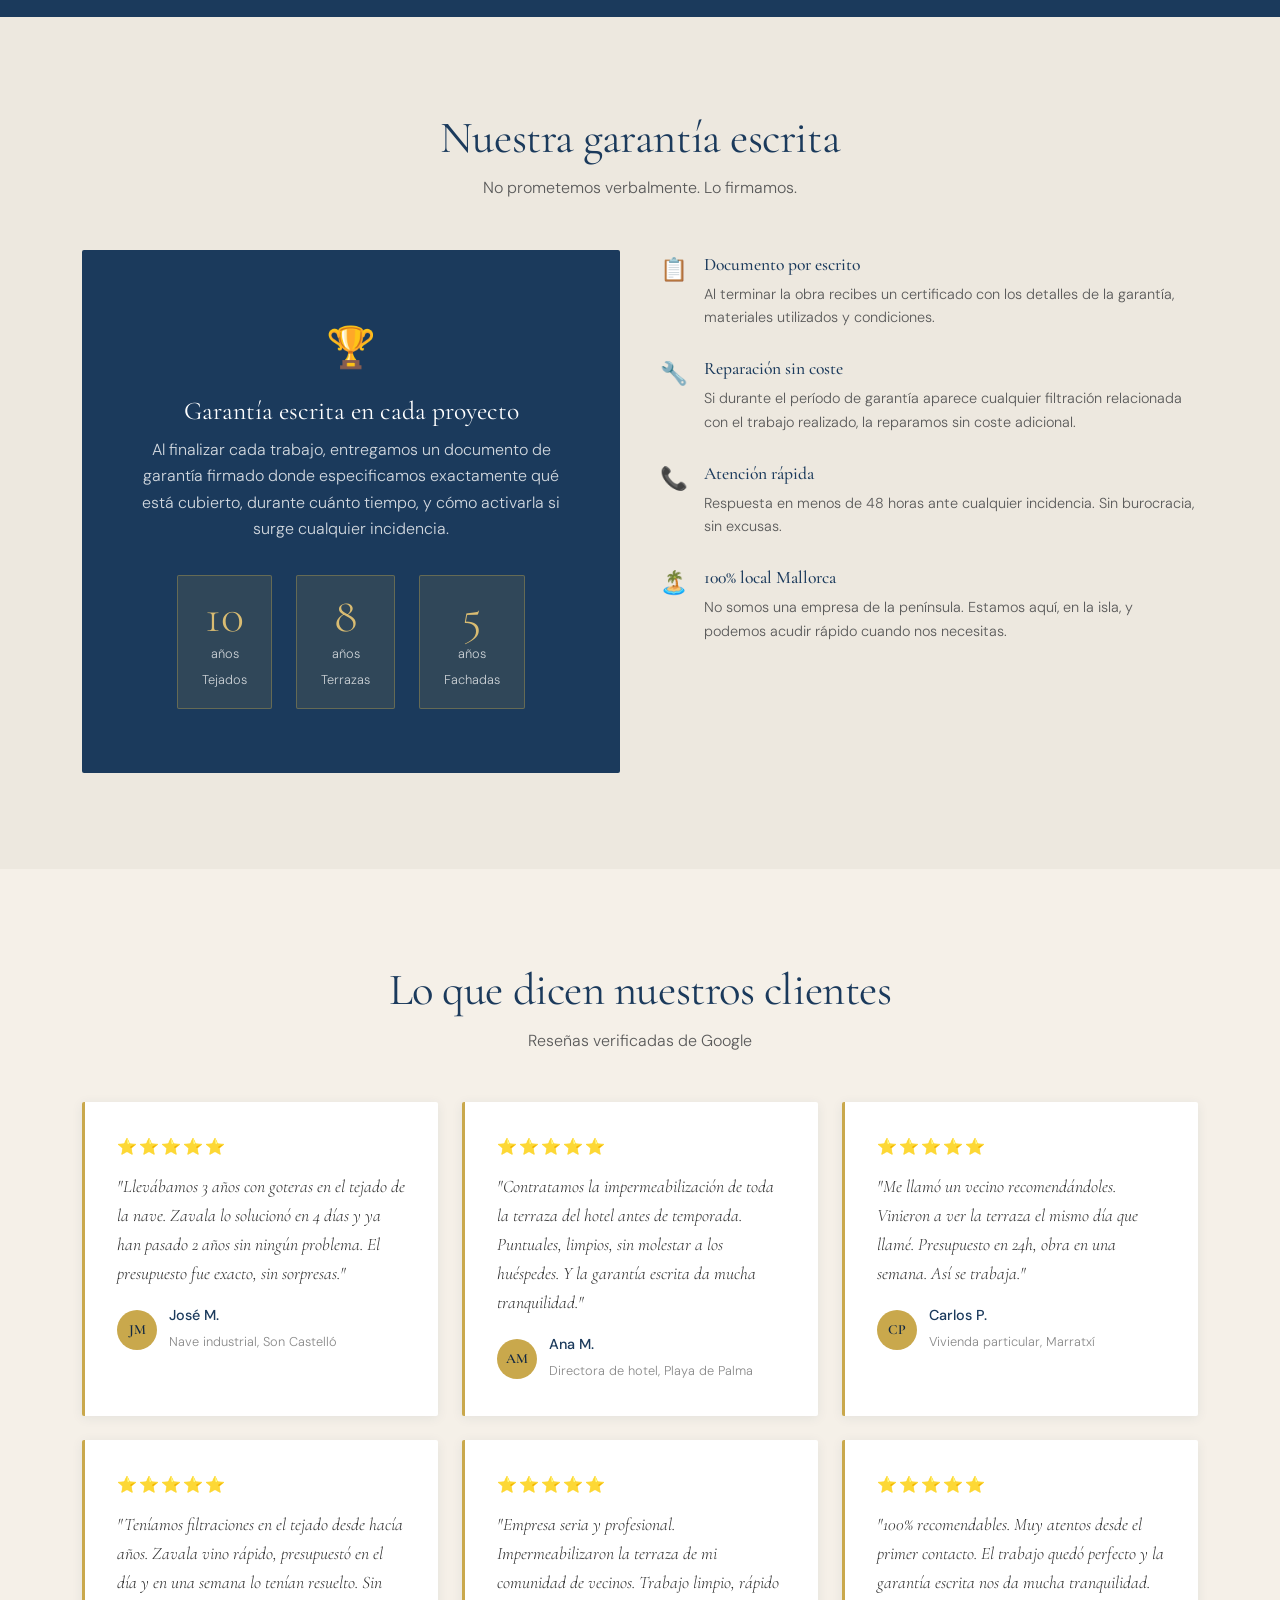
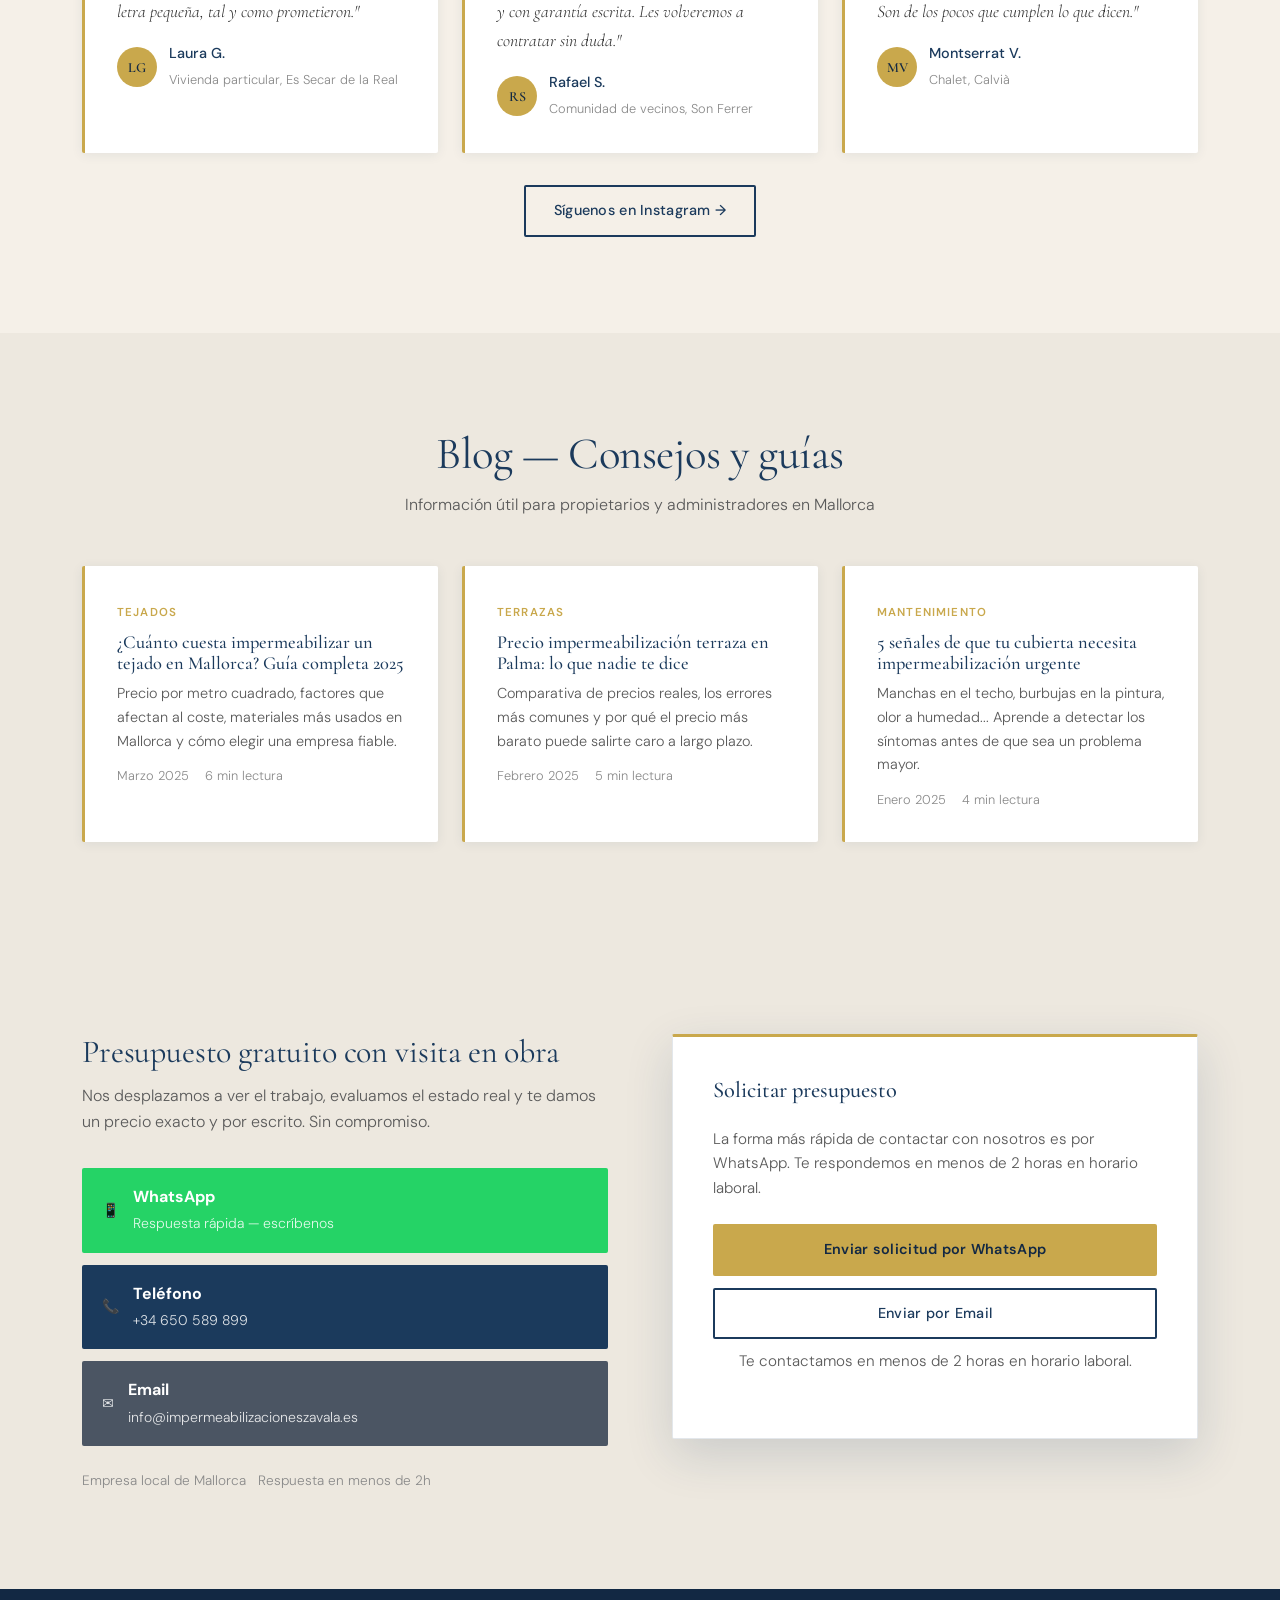
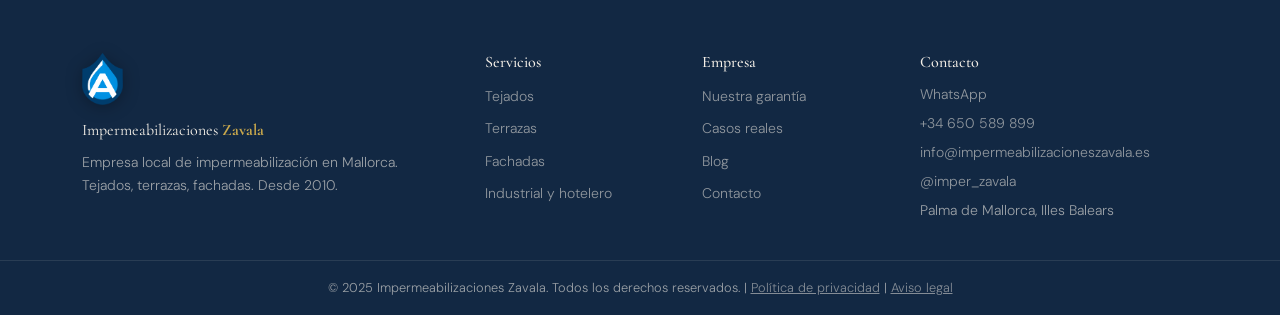
==== commit 2646427e: "feat: add proper favicon (ico + png sizes + apple-touch-icon)" ====
--- a/index.html
+++ b/index.html
@@ -25,8 +25,10 @@
   <meta name="twitter:description" content="Sin filtraciones, garantizado. Tejados, terrazas y fachadas en Mallorca. Empresa local desde 2010." />
   <meta name="twitter:image" content="https://www.imperzavala.com/assets/og-image.jpg" />
   <!-- Favicon -->
-  <link rel="icon" type="image/png" href="/assets/LogoZavala.png" />
-  <link rel="apple-touch-icon" href="/assets/LogoZavala.png" />
+  <link rel="icon" href="/assets/favicon.ico" sizes="any" />
+  <link rel="icon" type="image/png" sizes="32x32" href="/assets/favicon-32x32.png" />
+  <link rel="icon" type="image/png" sizes="16x16" href="/assets/favicon-16x16.png" />
+  <link rel="apple-touch-icon" sizes="180x180" href="/assets/apple-touch-icon.png" />
   <link rel="preconnect" href="https://fonts.googleapis.com" />
   <link rel="preconnect" href="https://fonts.gstatic.com" crossorigin />
   <link href="https://fonts.googleapis.com/css2?family=Cormorant+Garamond:ital,wght@0,300;0,400;0,500;0,600;1,300;1,400&family=DM+Sans:wght@300;400;500;600&display=swap" rel="stylesheet" />
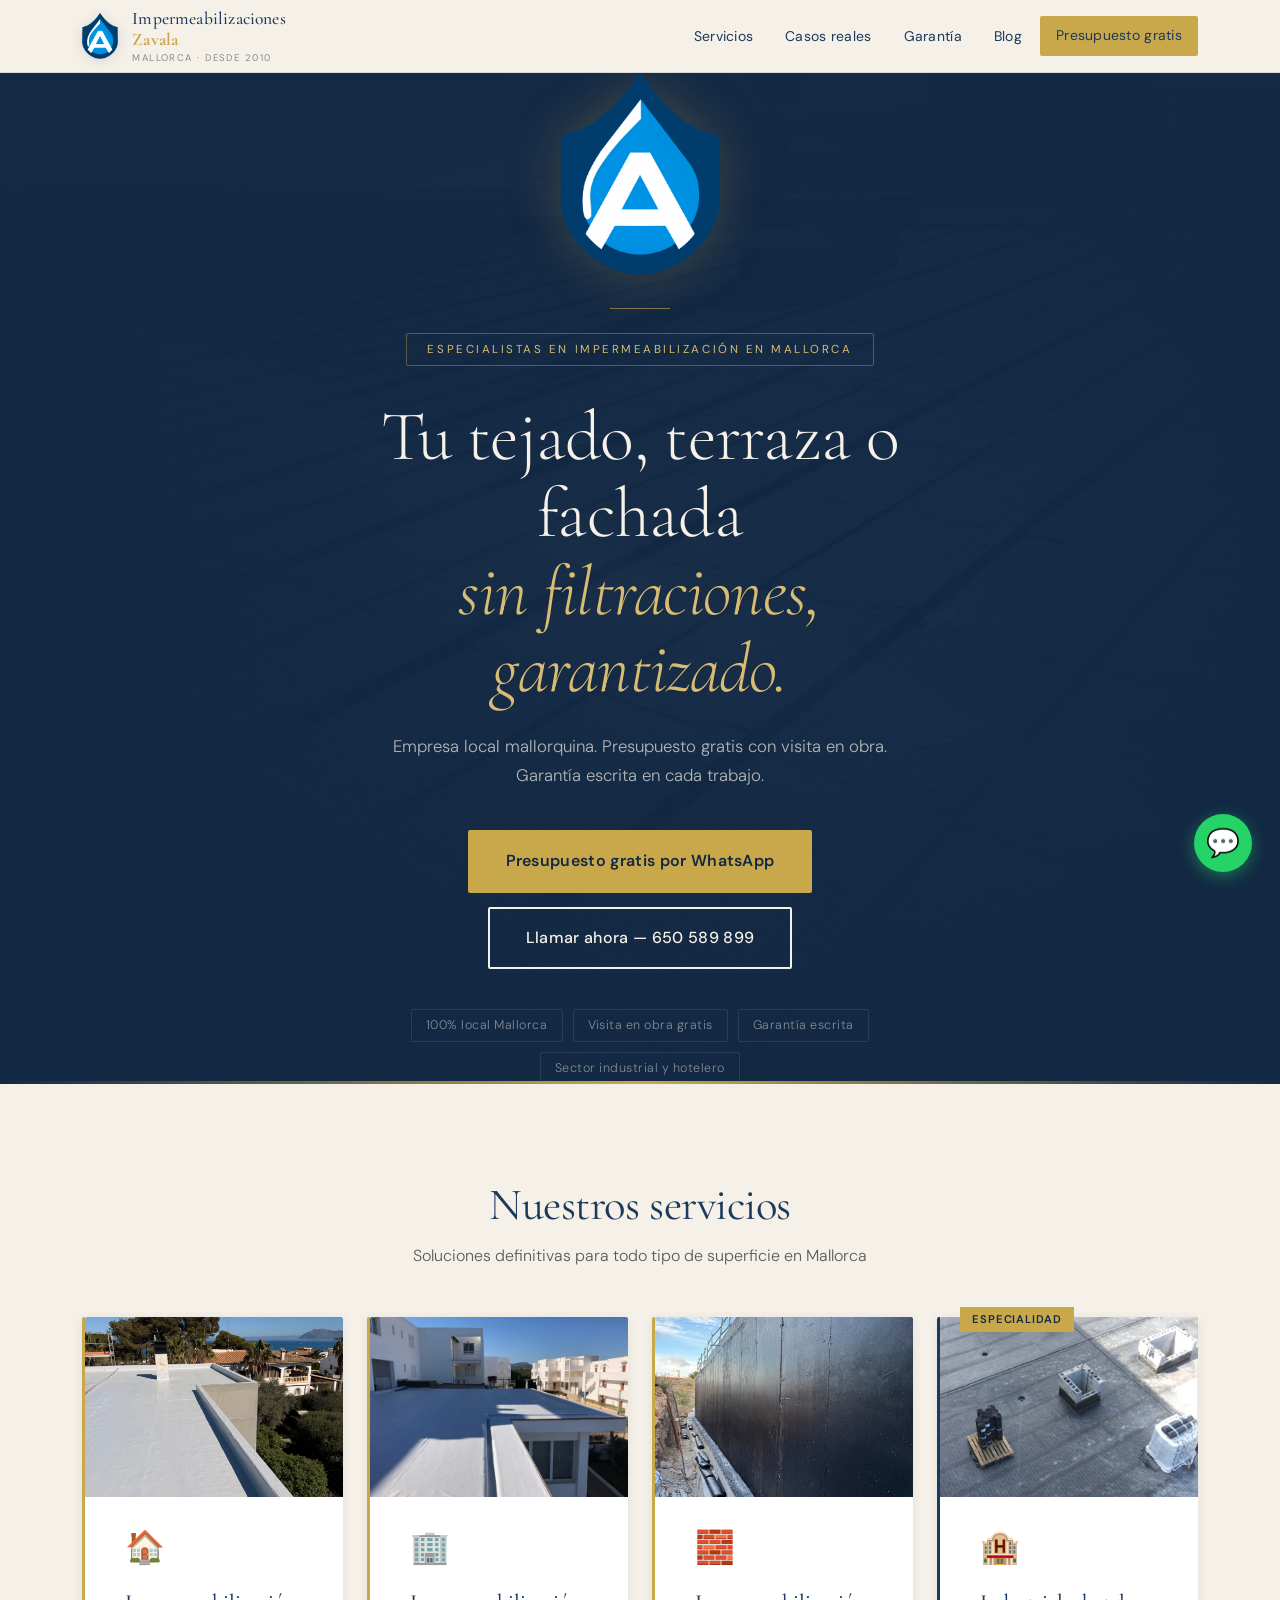
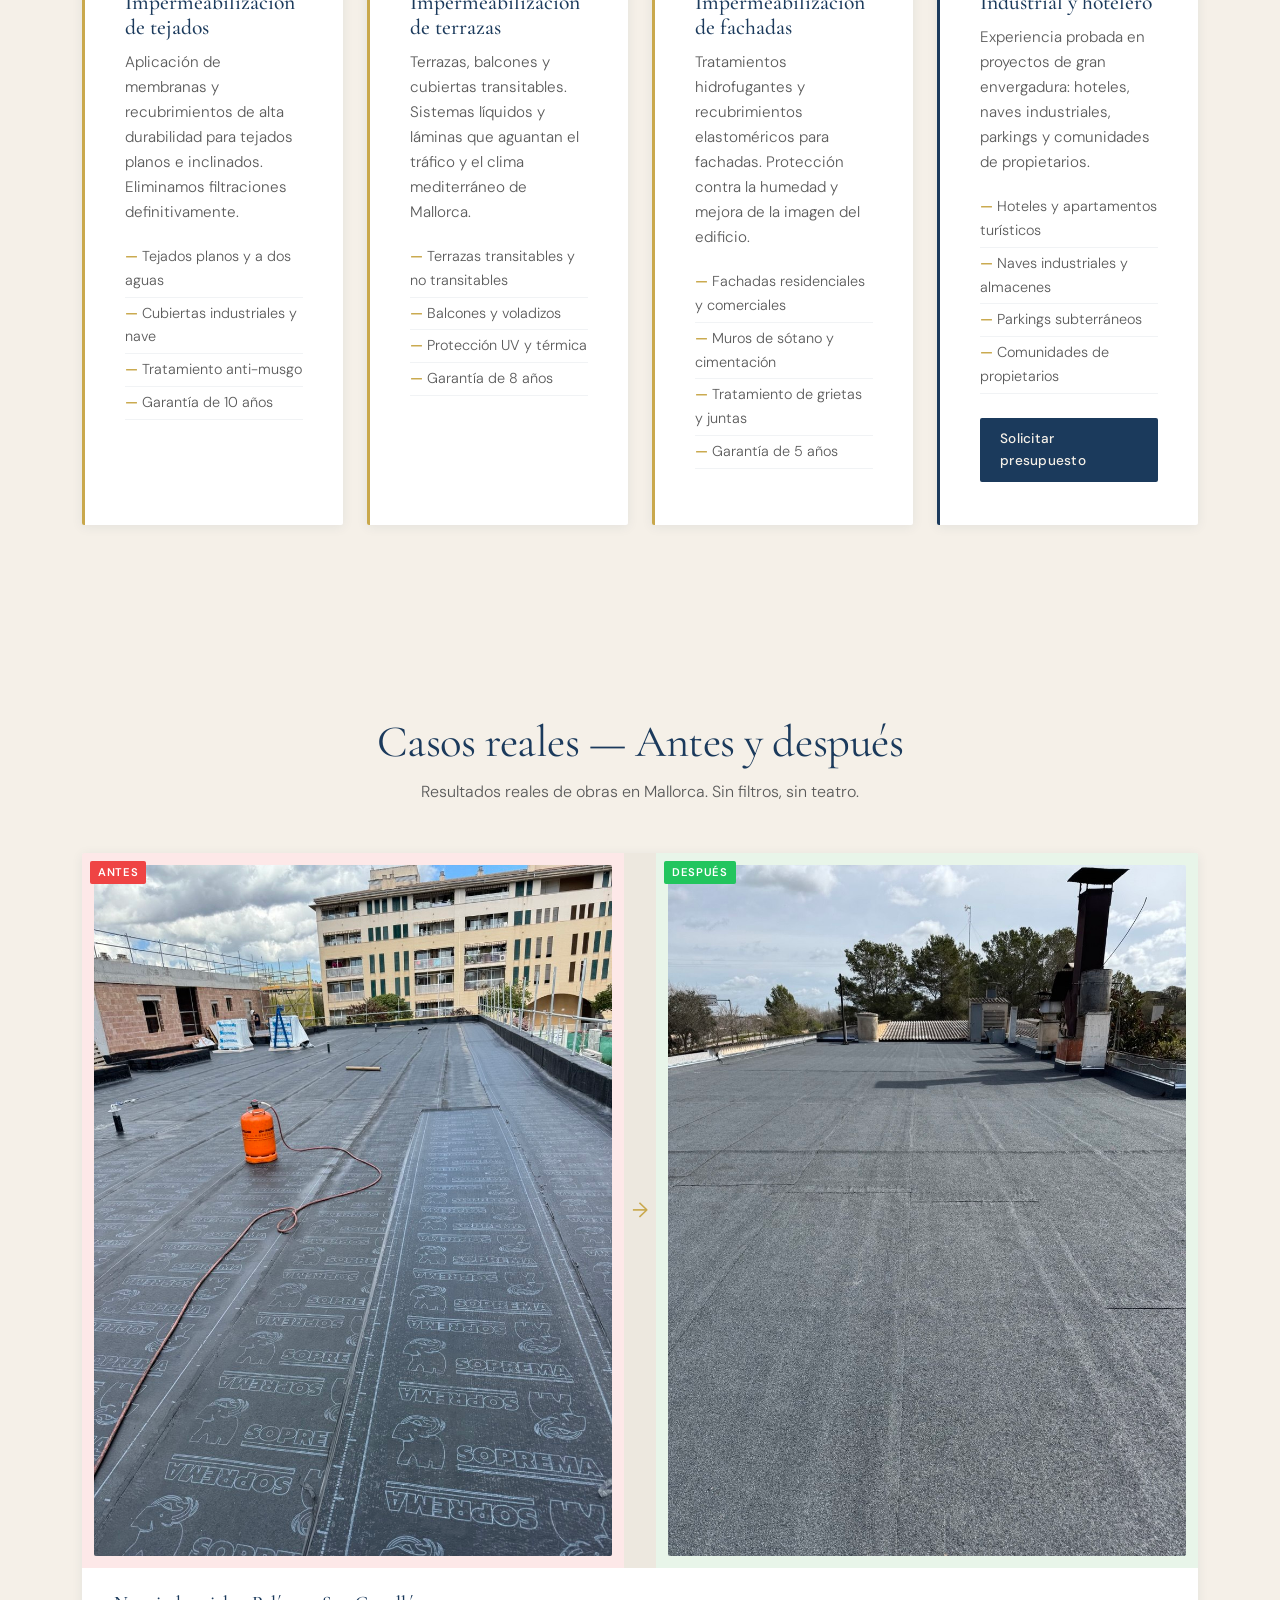
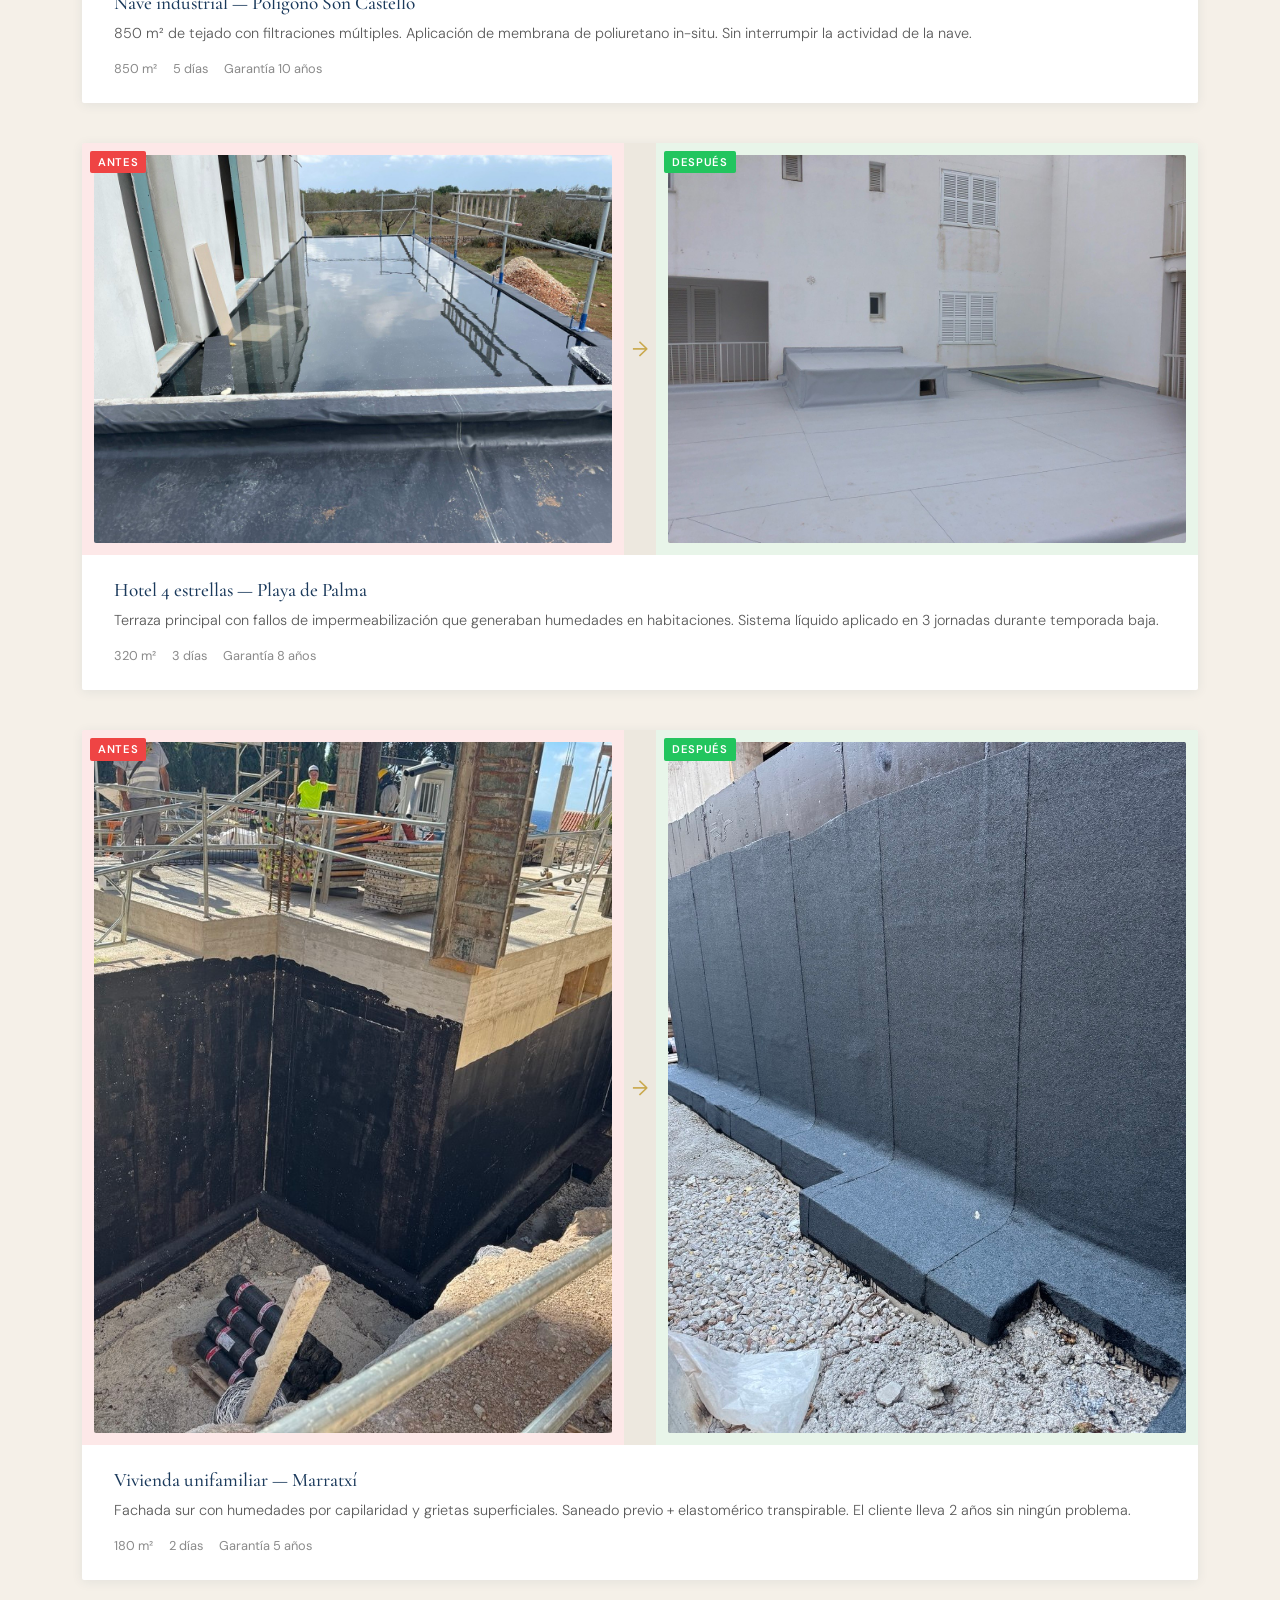
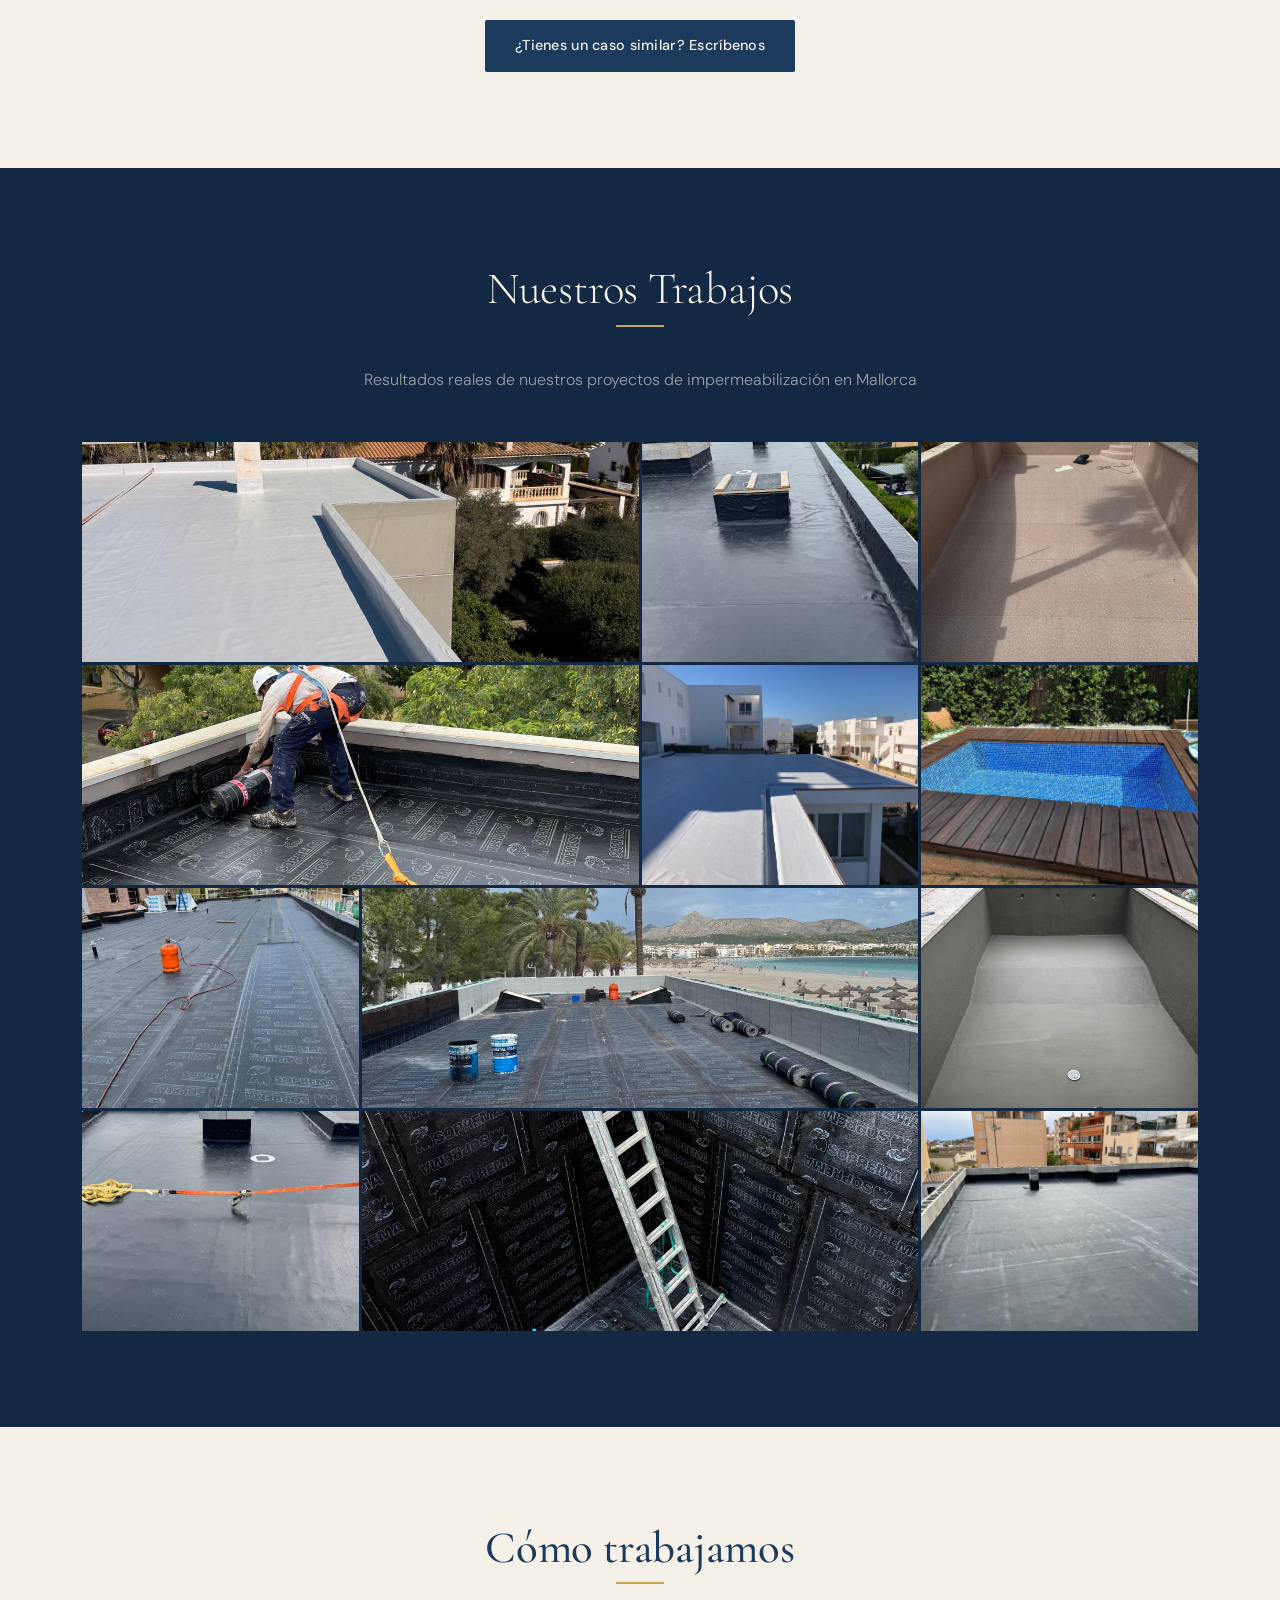
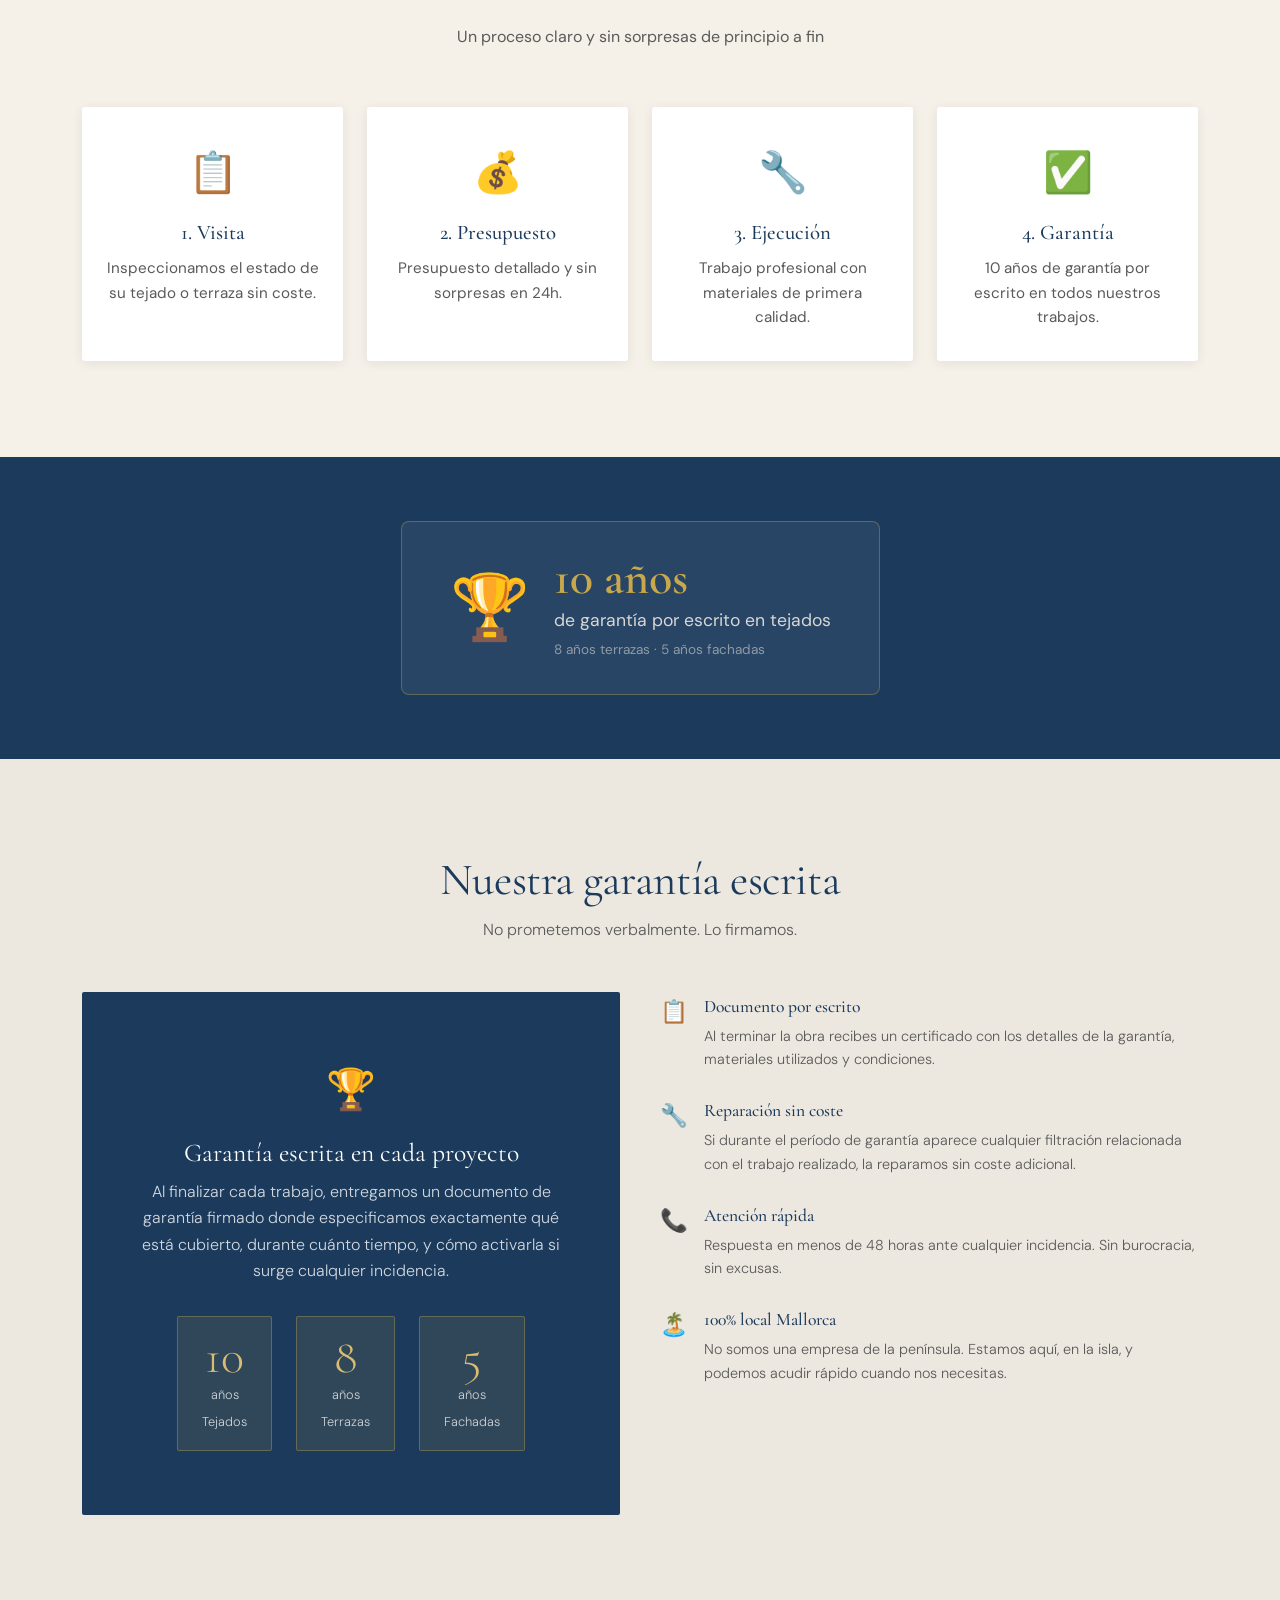
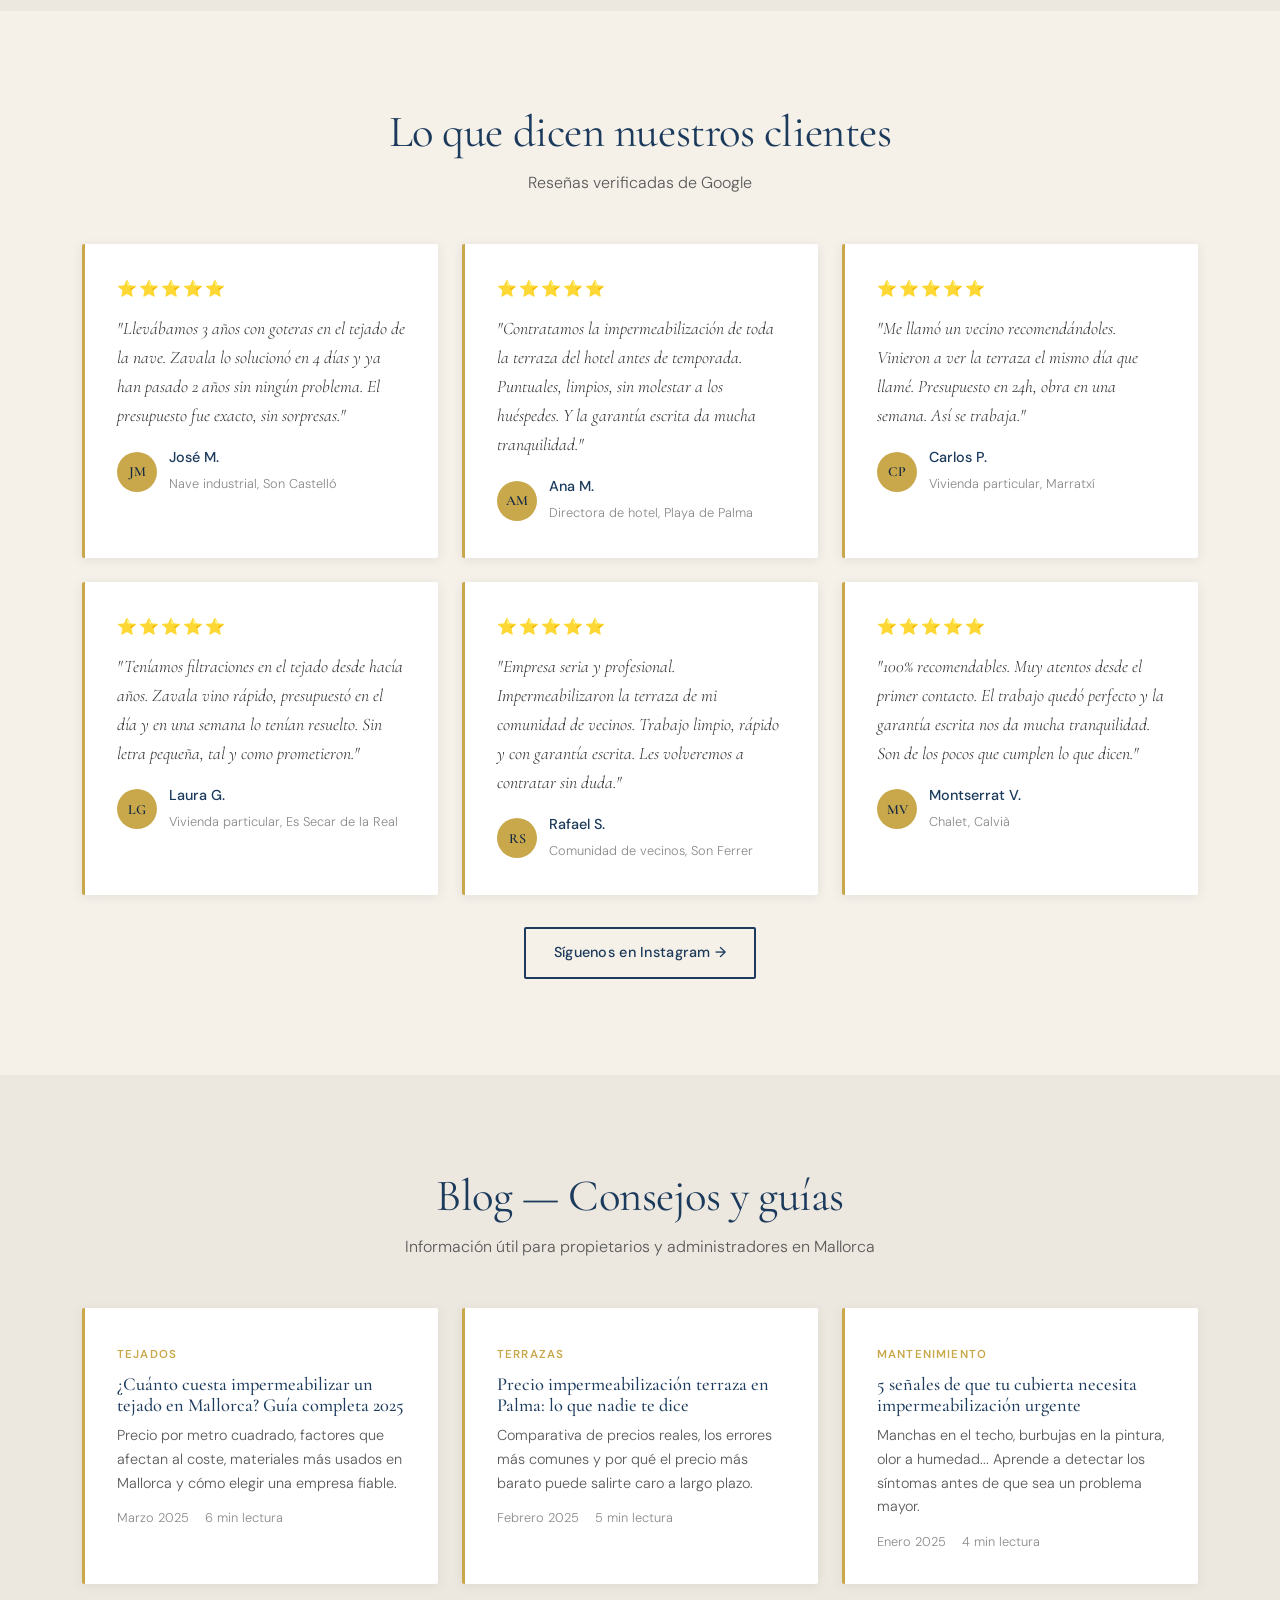
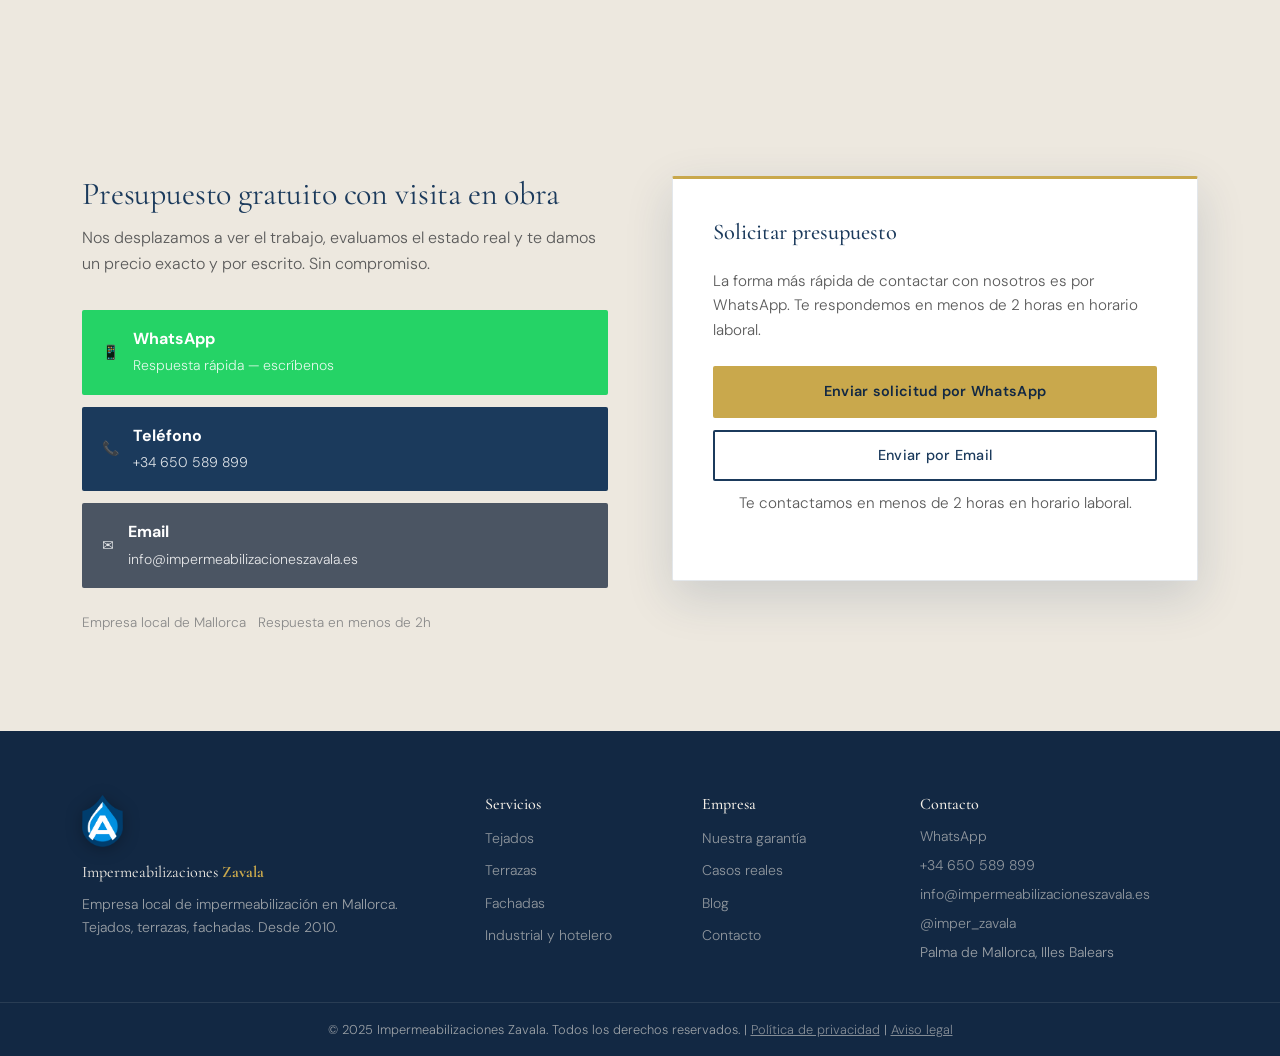
==== commit 54061a41: "feat: remove precios orientativos section Quita la sección de precios orientativos, los enlaces de n" ====
--- a/index.html
+++ b/index.html
@@ -150,7 +150,6 @@
       </a>
       <ul class="nav-links">
         <li><a href="#servicios">Servicios</a></li>
-        <li><a href="#precios">Precios</a></li>
         <li><a href="#casos">Casos reales</a></li>
         <li><a href="#garantia">Garantía</a></li>
         <li><a href="#blog">Blog</a></li>
@@ -160,7 +159,6 @@
     </nav>
     <div class="nav-mobile" id="navMobile">
       <a href="#servicios">Servicios</a>
-      <a href="#precios">Precios</a>
       <a href="#casos">Casos reales</a>
       <a href="#garantia">Garantía</a>
       <a href="#blog">Blog</a>
@@ -212,7 +210,6 @@
             <li>Tratamiento anti-musgo</li>
             <li>Garantía de 10 años</li>
           </ul>
-          <a href="#precios" class="btn btn-sm">Ver precios orientativos</a>
         </div>
         <div class="service-card">
           <div class="service-img"><img src="fotos_seleccion/photo_2026-03-24%2016.05.01.jpeg" alt="Impermeabilización de terrazas en Mallorca" loading="lazy" /></div>
@@ -225,7 +222,6 @@
             <li>Protección UV y térmica</li>
             <li>Garantía de 8 años</li>
           </ul>
-          <a href="#precios" class="btn btn-sm">Ver precios orientativos</a>
         </div>
         <div class="service-card">
           <div class="service-img"><img src="fotos_seleccion/photo_2026-03-24%2016.03.13.jpeg" alt="Impermeabilización de fachadas y muros" loading="lazy" /></div>
@@ -238,7 +234,6 @@
             <li>Tratamiento de grietas y juntas</li>
             <li>Garantía de 5 años</li>
           </ul>
-          <a href="#precios" class="btn btn-sm">Ver precios orientativos</a>
         </div>
         <div class="service-card featured">
           <div class="service-img"><img src="fotos_seleccion/photo_2026-03-24%2016.04.21.jpeg" alt="Impermeabilización industrial y hotelera" loading="lazy" /></div>
@@ -254,49 +249,6 @@
           </ul>
           <a href="#contacto" class="btn btn-primary btn-sm">Solicitar presupuesto</a>
         </div>
-      </div>
-    </div>
-  </section>
-
-  <!-- PRECIOS ORIENTATIVOS -->
-  <section class="section section-alt" id="precios">
-    <div class="container">
-      <h2 class="section-title">Precios orientativos</h2>
-      <p class="section-sub">Transparencia total. El precio final depende del estado de la superficie, acceso y materiales — pero aquí tienes una referencia honesta.</p>
-      <div class="prices-grid">
-        <div class="price-card">
-          <h3>Tejado plano</h3>
-          <div class="price-range">25 – 45 €/m²</div>
-          <p>Limpieza, tratamiento previo y membrana impermeabilizante. Incluye garantía de 10 años.</p>
-          <ul>
-            <li>100 m² → desde 2.500 €</li>
-            <li>200 m² → desde 4.500 €</li>
-            <li>Naves industriales: consultar</li>
-          </ul>
-        </div>
-        <div class="price-card">
-          <h3>Terraza transitable</h3>
-          <div class="price-range">35 – 60 €/m²</div>
-          <p>Sistema líquido o lámina para terrazas con tráfico. Incluye impermeabilización + acabado.</p>
-          <ul>
-            <li>20 m² → desde 700 €</li>
-            <li>50 m² → desde 1.750 €</li>
-            <li>Balcones: desde 300 €</li>
-          </ul>
-        </div>
-        <div class="price-card">
-          <h3>Fachada</h3>
-          <div class="price-range">15 – 35 €/m²</div>
-          <p>Hidrofugante o elastomérico según el estado. Ideal para edificios con humedades en paredes.</p>
-          <ul>
-            <li>Vivienda unifamiliar: desde 800 €</li>
-            <li>Edificio 4 plantas: desde 3.500 €</li>
-            <li>Sótanos y muros: consultar</li>
-          </ul>
-        </div>
-      </div>
-      <div class="price-note">
-        <p><strong>Presupuesto sin compromiso:</strong> Visitamos tu obra, evaluamos el estado real y te damos un precio exacto y por escrito — sin sorpresas. <a href="#contacto">Pide visita gratis →</a></p>
       </div>
     </div>
   </section>
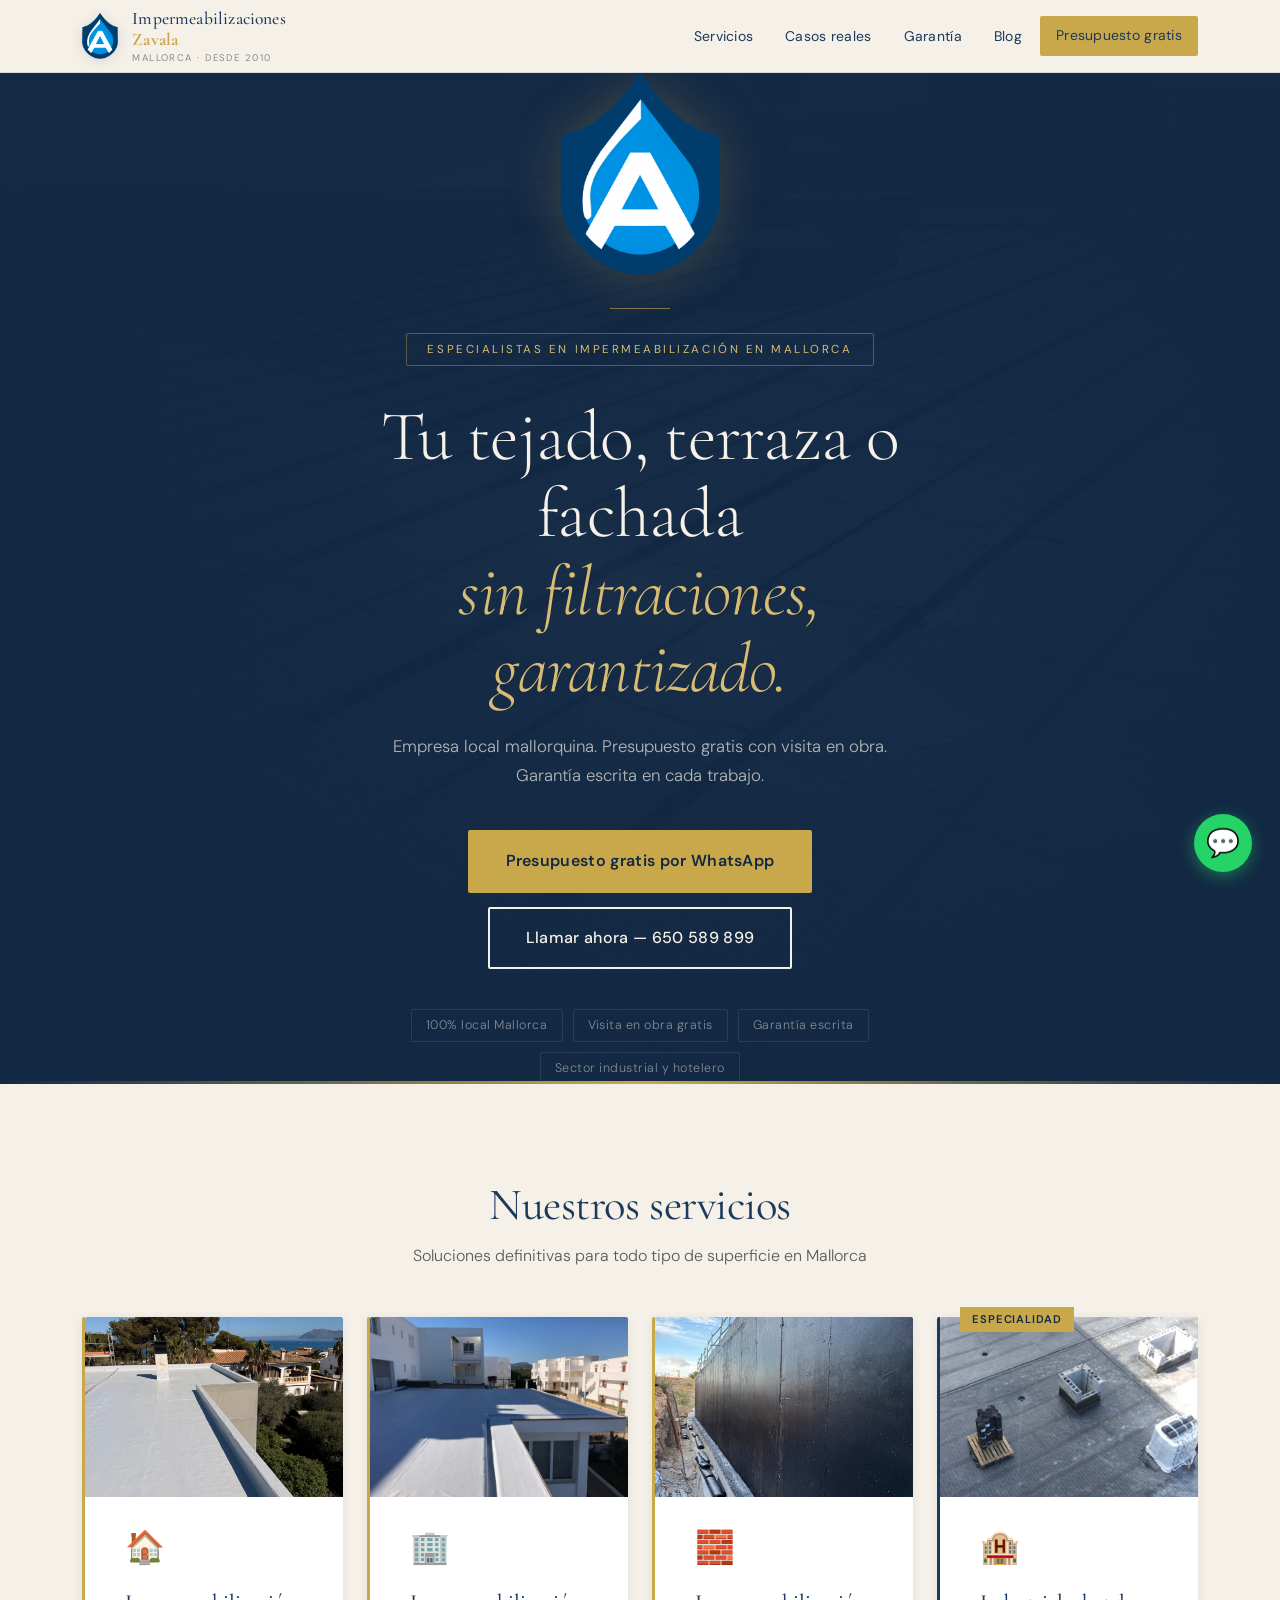
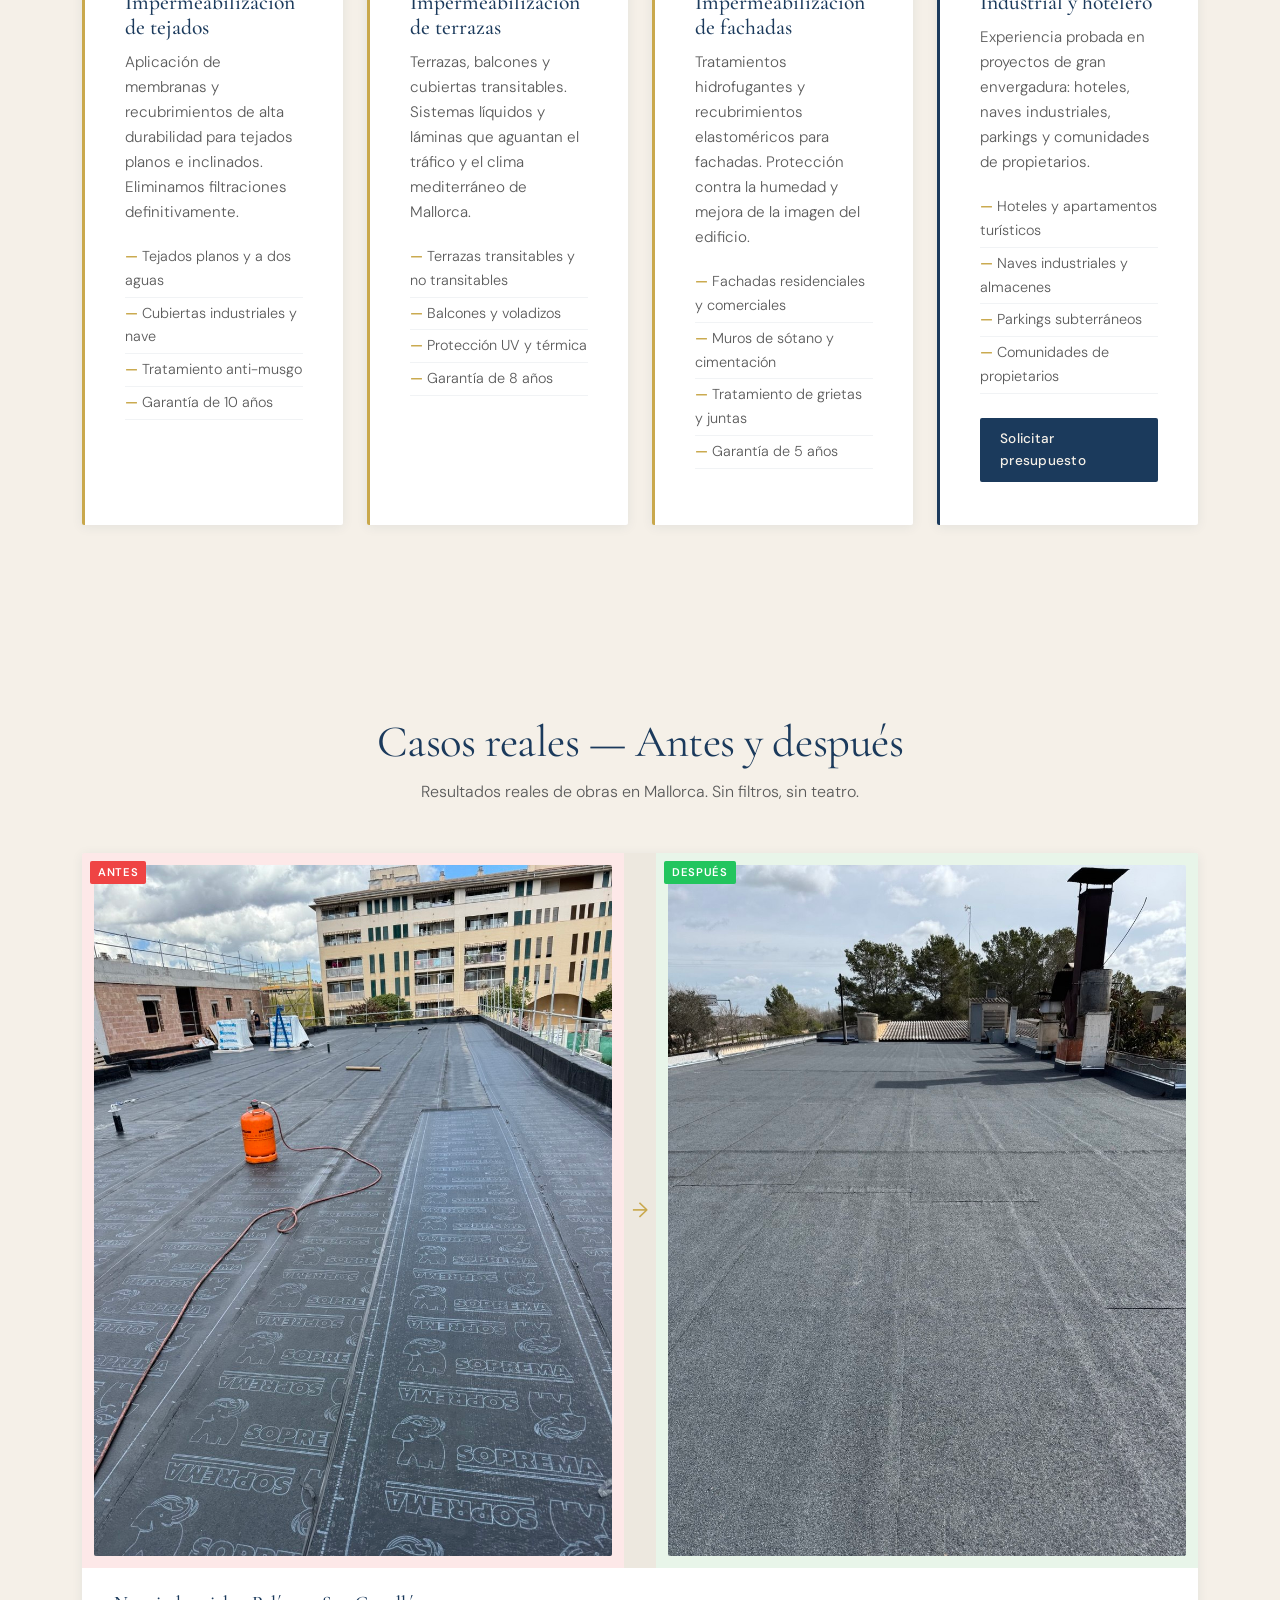
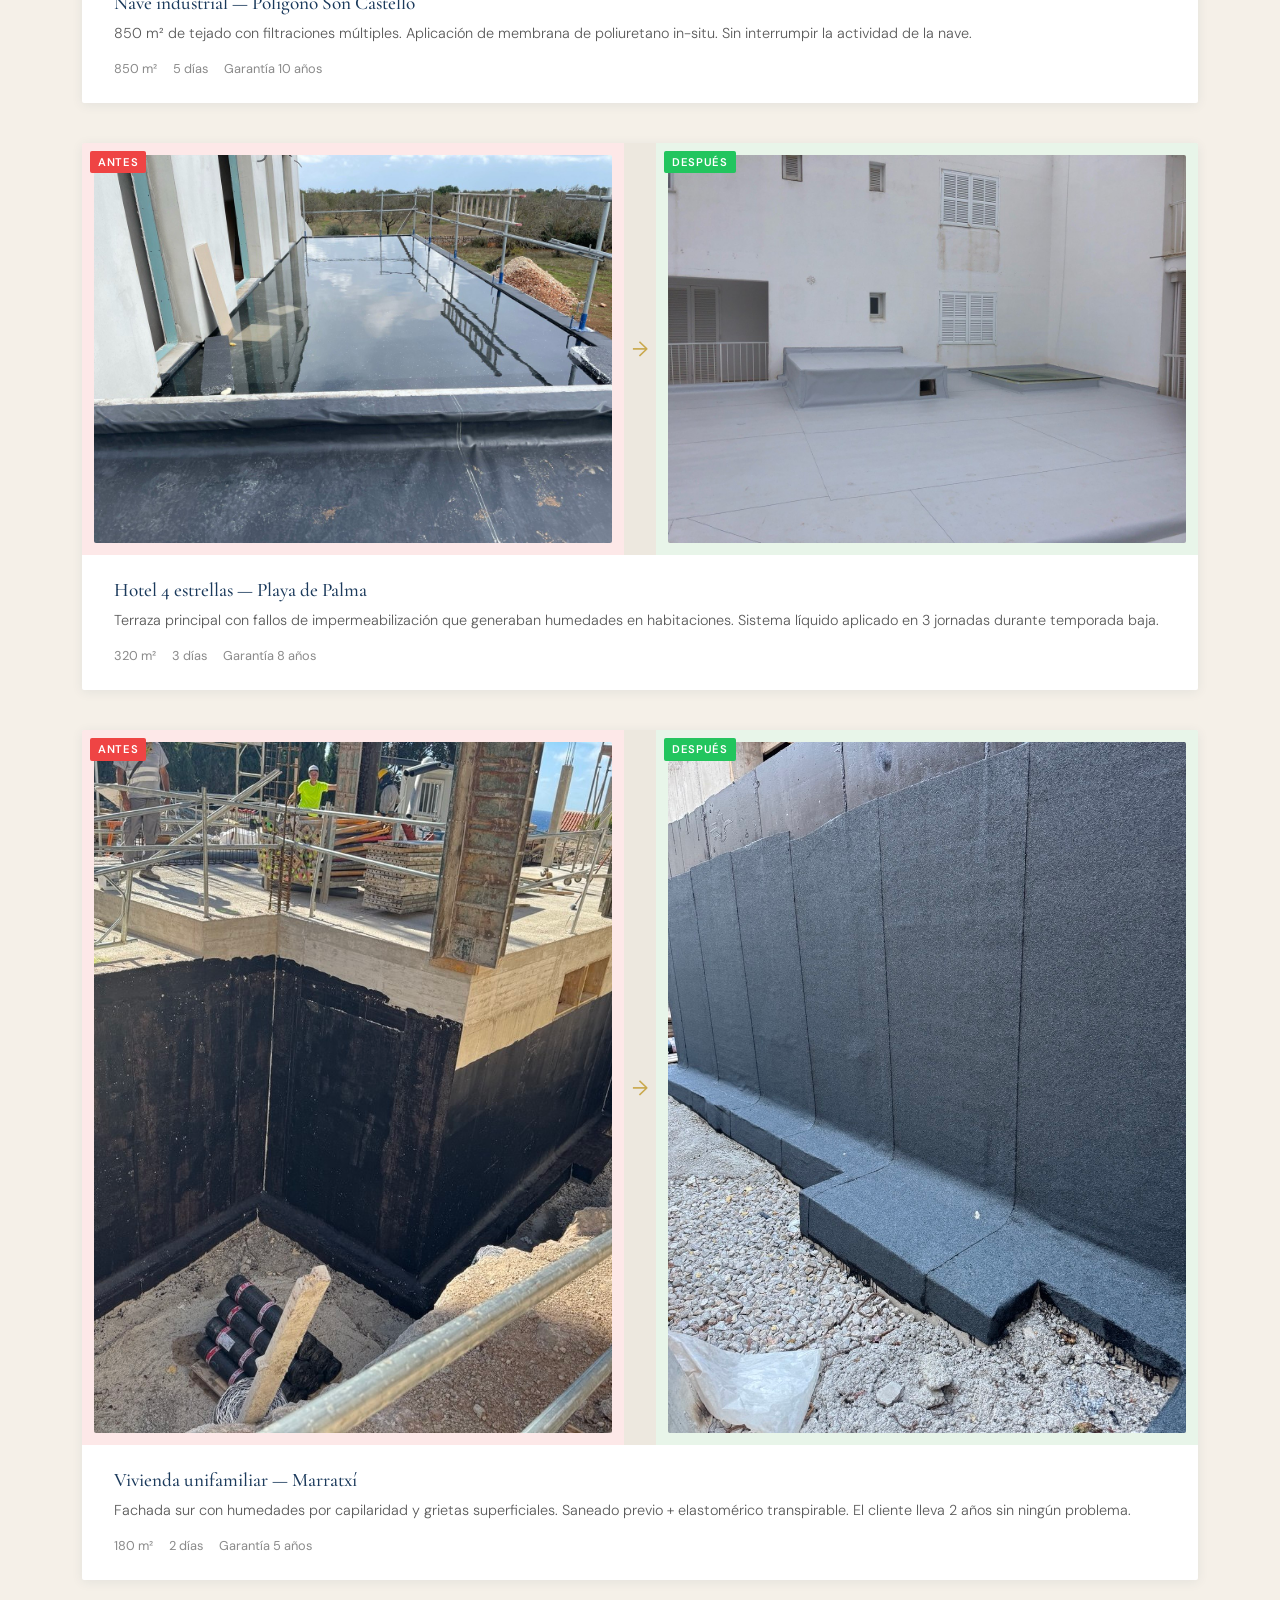
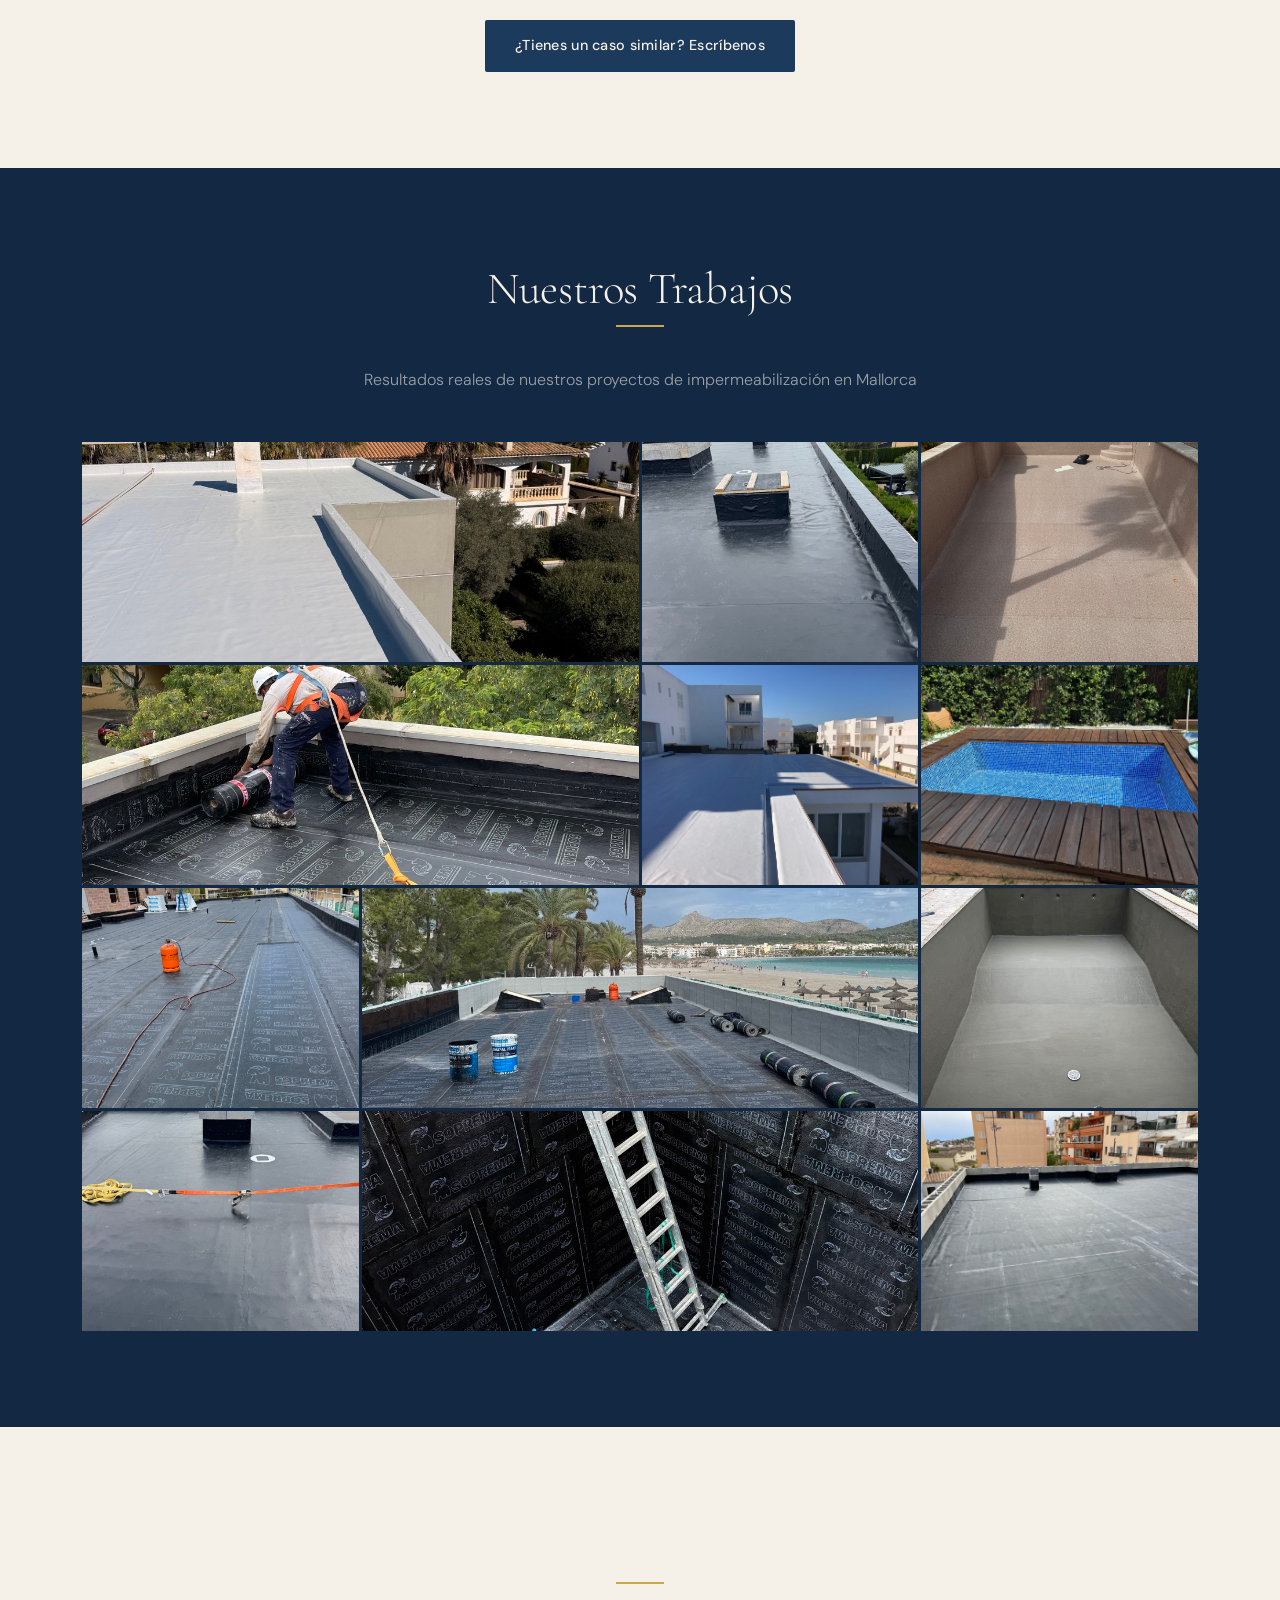
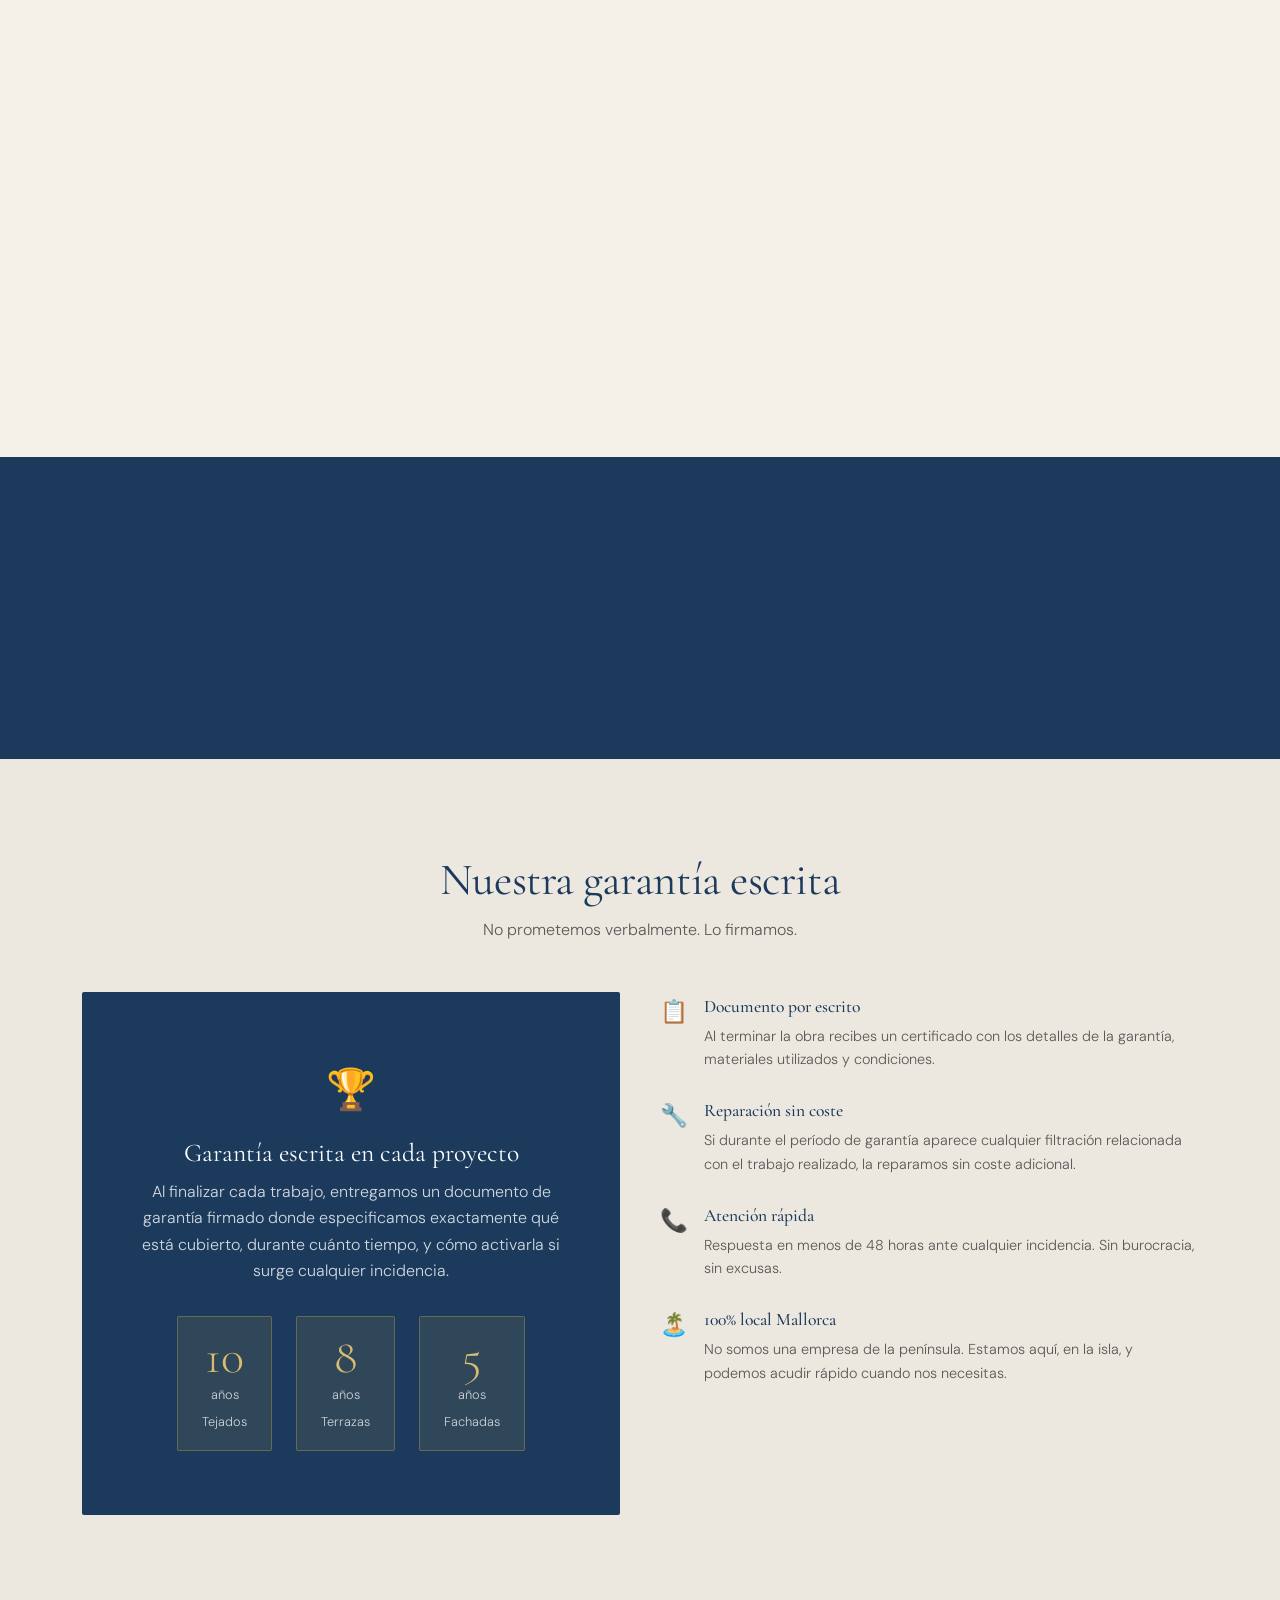
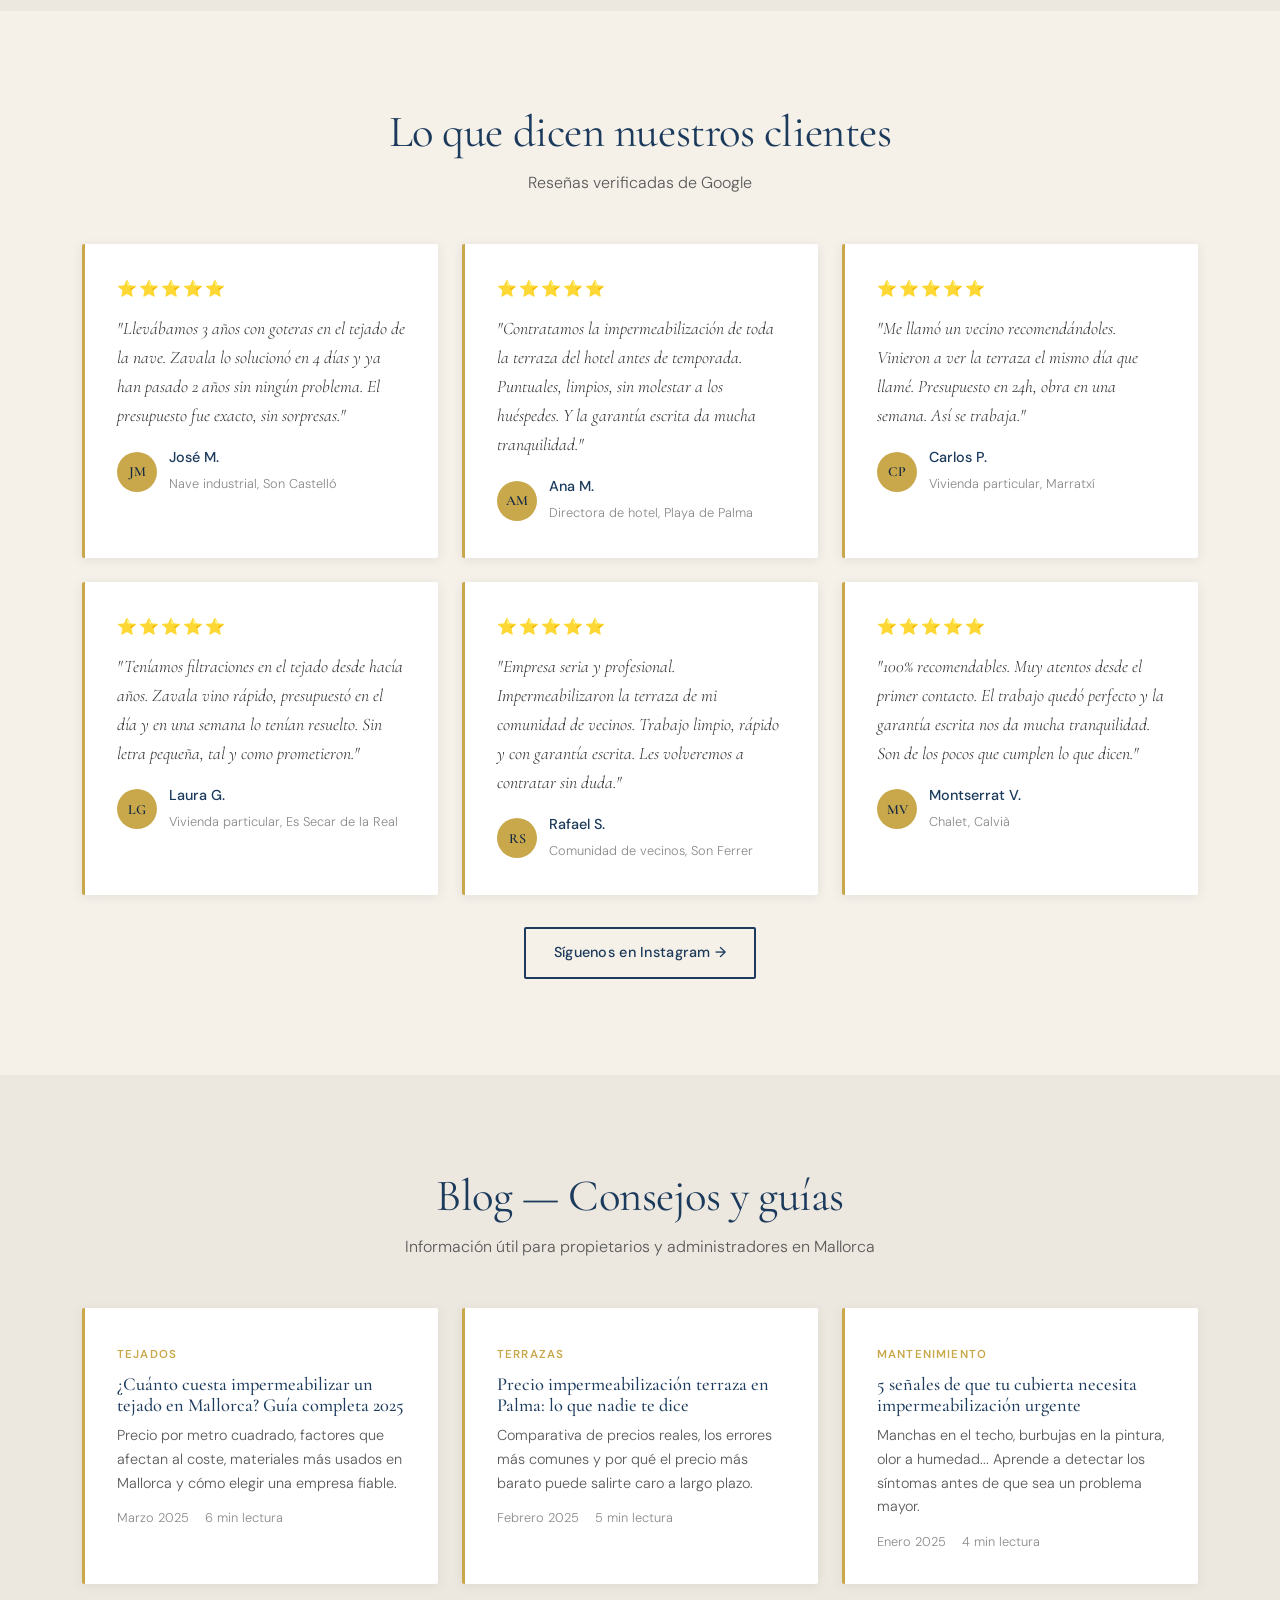
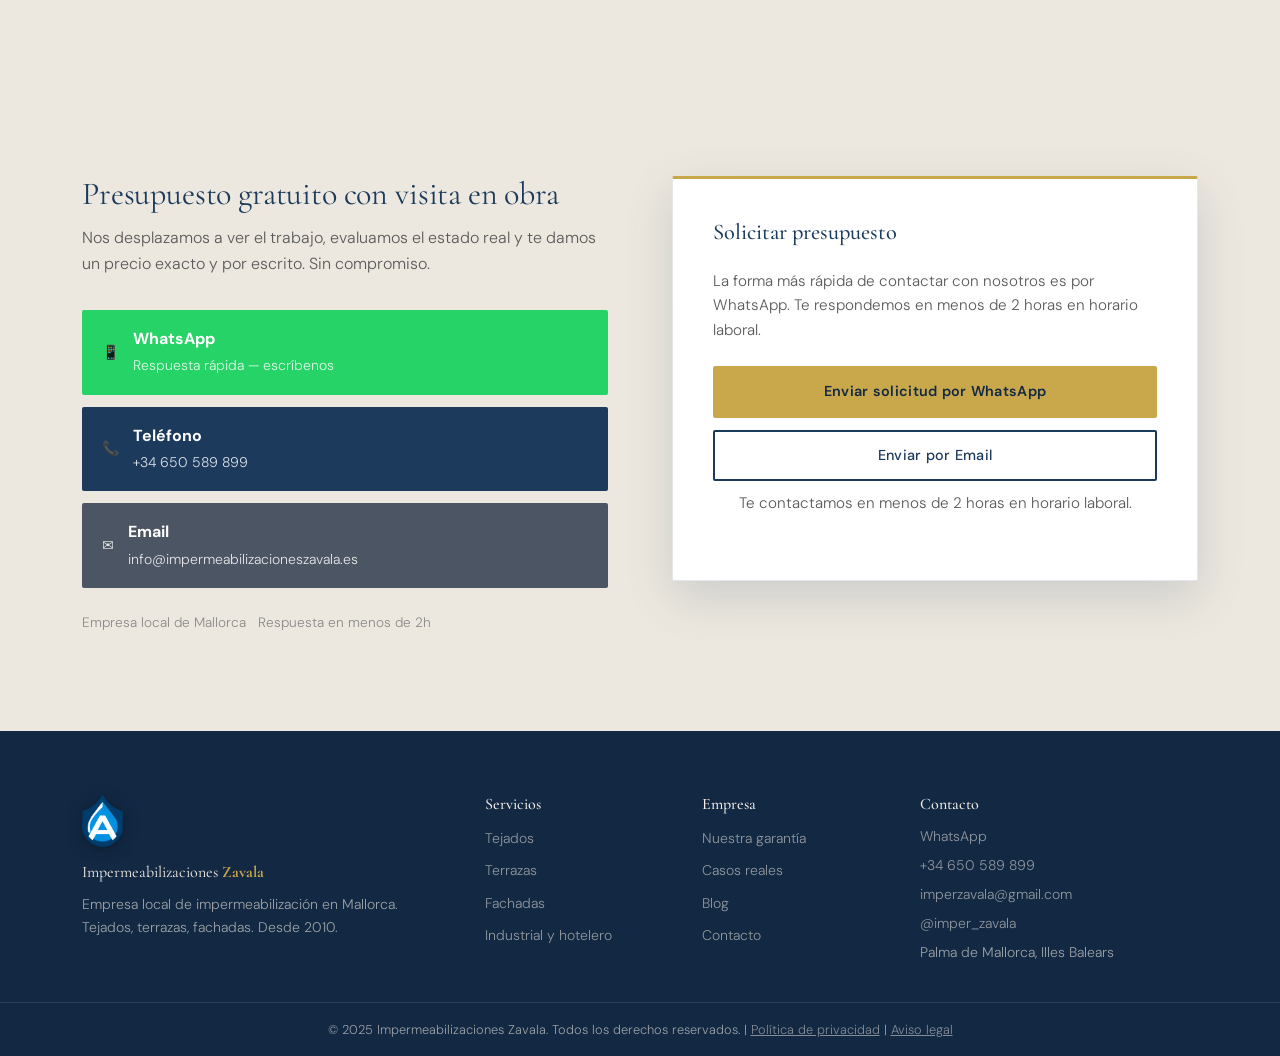
==== commit 58d72f13: "Actualizada direccion mail" ====
--- a/index.html
+++ b/index.html
@@ -1,698 +1,1134 @@
-<!DOCTYPE html>
+<!doctype html>
 <html lang="es">
-<head>
-  <meta charset="UTF-8" />
-  <meta name="viewport" content="width=device-width, initial-scale=1.0" />
-  <title>Impermeabilizaciones Zavala | Tejados, Terrazas y Fachadas en Mallorca</title>
-  <meta name="description" content="Empresa local de impermeabilización en Mallorca. Tejados, terrazas y fachadas. Presupuesto gratuito con visita. Garantía escrita. Especialistas en industrial y hotelero." />
-  <meta name="keywords" content="impermeabilización Mallorca, impermeabilizar tejado Mallorca, precio impermeabilización terraza Palma, empresa impermeabilización Mallorca, impermeabilizaciones Zavala" />
-  <meta name="robots" content="index, follow" />
-  <link rel="canonical" href="https://www.imperzavala.com/" />
-  <!-- Open Graph — WhatsApp, iMessage, Facebook, LinkedIn -->
-  <meta property="og:type" content="website" />
-  <meta property="og:url" content="https://www.imperzavala.com/" />
-  <meta property="og:title" content="Impermeabilizaciones Zavala | Tejados, Terrazas y Fachadas en Mallorca" />
-  <meta property="og:description" content="Empresa local mallorquina especializada en impermeabilización de tejados, terrazas y fachadas. Presupuesto gratis, garantía escrita, desde 2010." />
-  <meta property="og:image" content="https://www.imperzavala.com/assets/og-image.jpg" />
-  <meta property="og:image:width" content="1200" />
-  <meta property="og:image:height" content="630" />
-  <meta property="og:image:alt" content="Impermeabilizaciones Zavala — Tejados y terrazas en Mallorca sin filtraciones" />
-  <meta property="og:locale" content="es_ES" />
-  <meta property="og:site_name" content="Impermeabilizaciones Zavala" />
-  <!-- Twitter / X Card -->
-  <meta name="twitter:card" content="summary_large_image" />
-  <meta name="twitter:title" content="Impermeabilizaciones Zavala | Mallorca" />
-  <meta name="twitter:description" content="Sin filtraciones, garantizado. Tejados, terrazas y fachadas en Mallorca. Empresa local desde 2010." />
-  <meta name="twitter:image" content="https://www.imperzavala.com/assets/og-image.jpg" />
-  <!-- Favicon -->
-  <link rel="icon" href="/assets/favicon.ico" sizes="any" />
-  <link rel="icon" type="image/png" sizes="32x32" href="/assets/favicon-32x32.png" />
-  <link rel="icon" type="image/png" sizes="16x16" href="/assets/favicon-16x16.png" />
-  <link rel="apple-touch-icon" sizes="180x180" href="/assets/apple-touch-icon.png" />
-  <link rel="preconnect" href="https://fonts.googleapis.com" />
-  <link rel="preconnect" href="https://fonts.gstatic.com" crossorigin />
-  <link href="https://fonts.googleapis.com/css2?family=Cormorant+Garamond:ital,wght@0,300;0,400;0,500;0,600;1,300;1,400&family=DM+Sans:wght@300;400;500;600&display=swap" rel="stylesheet" />
-  <link rel="stylesheet" href="styles.css" />
-  <!-- Structured Data — Schema.org -->
-  <script type="application/ld+json">
-  [
-    {
-      "@context": "https://schema.org",
-      "@type": "HomeAndConstructionBusiness",
-      "@id": "https://www.imperzavala.com/#business",
-      "name": "Impermeabilizaciones Zavala",
-      "description": "Empresa especializada en impermeabilización de tejados, terrazas y fachadas en Mallorca. Desde 2010. Garantía escrita en cada trabajo.",
-      "url": "https://www.imperzavala.com",
-      "telephone": "+34650589899",
-      "address": {
-        "@type": "PostalAddress",
-        "addressLocality": "Palma de Mallorca",
-        "addressRegion": "Illes Balears",
-        "addressCountry": "ES"
-      },
-      "areaServed": {
-        "@type": "Place",
-        "name": "Mallorca"
-      },
-      "foundingDate": "2010",
-      "priceRange": "€€",
-      "openingHoursSpecification": {
-        "@type": "OpeningHoursSpecification",
-        "dayOfWeek": ["Monday","Tuesday","Wednesday","Thursday","Friday"],
-        "opens": "08:00",
-        "closes": "18:00"
-      },
-      "contactPoint": {
-        "@type": "ContactPoint",
-        "telephone": "+34650589899",
-        "contactType": "customer service",
-        "availableLanguage": "Spanish"
-      },
-      "sameAs": ["https://www.instagram.com/imper_zavala"]
-    },
-    {
-      "@context": "https://schema.org",
-      "@type": "FAQPage",
-      "mainEntity": [
-        {
-          "@type": "Question",
-          "name": "¿Cuánto cuesta impermeabilizar un tejado en Mallorca?",
-          "acceptedAnswer": {
-            "@type": "Answer",
-            "text": "El precio varía entre 25€ y 45€/m² según el tipo de tejado y el material aplicado. Ofrecemos presupuesto gratuito con visita en obra sin compromiso."
-          }
-        },
-        {
-          "@type": "Question",
-          "name": "¿Qué garantía ofrecéis en los trabajos de impermeabilización?",
-          "acceptedAnswer": {
-            "@type": "Answer",
-            "text": "Ofrecemos garantía escrita en cada trabajo. El plazo varía según el sistema aplicado, habitualmente entre 5 y 10 años."
-          }
-        },
-        {
-          "@type": "Question",
-          "name": "¿En qué zonas de Mallorca trabajáis?",
-          "acceptedAnswer": {
-            "@type": "Answer",
-            "text": "Trabajamos en toda Mallorca: Palma, Alcúdia, Manacor, Llucmajor, Calvià y todos los municipios de la isla."
-          }
-        },
-        {
-          "@type": "Question",
-          "name": "¿Cuándo es necesario impermeabilizar un tejado o terraza?",
-          "acceptedAnswer": {
-            "@type": "Answer",
-            "text": "Cuando aparecen manchas de humedad, goteras, burbujas en la pintura o fisuras. También se recomienda revisión preventiva tras más de 10 años sin mantenimiento."
-          }
-        }
-      ]
-    },
-    {
-      "@context": "https://schema.org",
-      "@type": "Service",
-      "name": "Impermeabilización de tejados en Mallorca",
-      "description": "Impermeabilización de tejados planos e inclinados en Mallorca. Sistemas líquidos, láminas bituminosas y poliuretano. Garantía escrita.",
-      "provider": { "@id": "https://www.imperzavala.com/#business" },
-      "areaServed": { "@type": "Place", "name": "Mallorca" },
-      "serviceType": "Impermeabilización"
-    },
-    {
-      "@context": "https://schema.org",
-      "@type": "Service",
-      "name": "Impermeabilización de terrazas y azoteas en Mallorca",
-      "description": "Impermeabilización de terrazas y azoteas en Mallorca. Soluciones definitivas para filtraciones. Presupuesto gratuito.",
-      "provider": { "@id": "https://www.imperzavala.com/#business" },
-      "areaServed": { "@type": "Place", "name": "Mallorca" },
-      "serviceType": "Impermeabilización"
-    },
-    {
-      "@context": "https://schema.org",
-      "@type": "Service",
-      "name": "Impermeabilización de fachadas en Mallorca",
-      "description": "Tratamiento impermeabilizante para fachadas y muros en Mallorca. Protección frente a humedad y filtraciones. Empresa local desde 2010.",
-      "provider": { "@id": "https://www.imperzavala.com/#business" },
-      "areaServed": { "@type": "Place", "name": "Mallorca" },
-      "serviceType": "Impermeabilización"
-    }
-  ]
-  </script>
-
-</head>
-<body>
-
-  <!-- HEADER / NAV -->
-  <header class="header" id="header">
-    <nav class="nav container">
-      <a href="/" class="logo">
-        <img src="assets/LogoZavala.png" alt="Logo Impermeabilizaciones Zavala" class="logo-img" />
-        <span class="logo-text">Impermeabilizaciones <strong>Zavala</strong><span class="logo-tagline">Mallorca · Desde 2010</span></span>
-      </a>
-      <ul class="nav-links">
-        <li><a href="#servicios">Servicios</a></li>
-        <li><a href="#casos">Casos reales</a></li>
-        <li><a href="#garantia">Garantía</a></li>
-        <li><a href="#blog">Blog</a></li>
-        <li><a href="#contacto" class="btn btn-nav">Presupuesto gratis</a></li>
-      </ul>
-      <button class="nav-toggle" id="navToggle" aria-label="Abrir menú">☰</button>
-    </nav>
-    <div class="nav-mobile" id="navMobile">
-      <a href="#servicios">Servicios</a>
-      <a href="#casos">Casos reales</a>
-      <a href="#garantia">Garantía</a>
-      <a href="#blog">Blog</a>
-      <a href="#contacto">Presupuesto gratis</a>
-    </div>
-  </header>
-
-  <!-- HERO — Centered, elegant, logo-focused -->
-  <section class="hero">
-    <div class="hero-bg" style="background-image: url('fotos_seleccion/photo_2026-03-24%2016.02.55.jpeg');"></div>
-    <div class="hero-overlay"></div>
-    <div class="container hero-content">
-      <img src="assets/LogoZavala.png" alt="Impermeabilizaciones Zavala" class="hero-logo" />
-      <div class="hero-divider"></div>
-      <div class="hero-badge">Especialistas en impermeabilización en Mallorca</div>
-      <h1 class="hero-title">Tu tejado, terraza o fachada<br/><span class="accent">sin filtraciones, garantizado.</span></h1>
-      <p class="hero-sub">Empresa local mallorquina. Presupuesto gratis con visita en obra. Garantía escrita en cada trabajo.</p>
-      <div class="hero-ctas">
-        <a href="https://wa.me/34650589899?text=Hola%2C%20me%20interesa%20vuestros%20servicios" class="btn btn-gold" target="_blank" rel="noopener">
-          Presupuesto gratis por WhatsApp
+    <head>
+        <meta charset="UTF-8" />
+        <meta name="viewport" content="width=device-width, initial-scale=1.0" />
+        <title>
+            Impermeabilizaciones Zavala | Tejados, Terrazas y Fachadas en
+            Mallorca
+        </title>
+        <meta
+            name="description"
+            content="Empresa local de impermeabilización en Mallorca. Tejados, terrazas y fachadas. Presupuesto gratuito con visita. Garantía escrita. Especialistas en industrial y hotelero."
+        />
+        <meta
+            name="keywords"
+            content="impermeabilización Mallorca, impermeabilizar tejado Mallorca, precio impermeabilización terraza Palma, empresa impermeabilización Mallorca, impermeabilizaciones Zavala"
+        />
+        <meta name="robots" content="index, follow" />
+        <link rel="canonical" href="https://www.imperzavala.com/" />
+        <!-- Open Graph — WhatsApp, iMessage, Facebook, LinkedIn -->
+        <meta property="og:type" content="website" />
+        <meta property="og:url" content="https://www.imperzavala.com/" />
+        <meta
+            property="og:title"
+            content="Impermeabilizaciones Zavala | Tejados, Terrazas y Fachadas en Mallorca"
+        />
+        <meta
+            property="og:description"
+            content="Empresa local mallorquina especializada en impermeabilización de tejados, terrazas y fachadas. Presupuesto gratis, garantía escrita, desde 2010."
+        />
+        <meta
+            property="og:image"
+            content="https://www.imperzavala.com/assets/og-image.jpg"
+        />
+        <meta property="og:image:width" content="1200" />
+        <meta property="og:image:height" content="630" />
+        <meta
+            property="og:image:alt"
+            content="Impermeabilizaciones Zavala — Tejados y terrazas en Mallorca sin filtraciones"
+        />
+        <meta property="og:locale" content="es_ES" />
+        <meta property="og:site_name" content="Impermeabilizaciones Zavala" />
+        <!-- Twitter / X Card -->
+        <meta name="twitter:card" content="summary_large_image" />
+        <meta
+            name="twitter:title"
+            content="Impermeabilizaciones Zavala | Mallorca"
+        />
+        <meta
+            name="twitter:description"
+            content="Sin filtraciones, garantizado. Tejados, terrazas y fachadas en Mallorca. Empresa local desde 2010."
+        />
+        <meta
+            name="twitter:image"
+            content="https://www.imperzavala.com/assets/og-image.jpg"
+        />
+        <!-- Favicon -->
+        <link rel="icon" href="/assets/favicon.ico" sizes="any" />
+        <link
+            rel="icon"
+            type="image/png"
+            sizes="32x32"
+            href="/assets/favicon-32x32.png"
+        />
+        <link
+            rel="icon"
+            type="image/png"
+            sizes="16x16"
+            href="/assets/favicon-16x16.png"
+        />
+        <link
+            rel="apple-touch-icon"
+            sizes="180x180"
+            href="/assets/apple-touch-icon.png"
+        />
+        <link rel="preconnect" href="https://fonts.googleapis.com" />
+        <link rel="preconnect" href="https://fonts.gstatic.com" crossorigin />
+        <link
+            href="https://fonts.googleapis.com/css2?family=Cormorant+Garamond:ital,wght@0,300;0,400;0,500;0,600;1,300;1,400&family=DM+Sans:wght@300;400;500;600&display=swap"
+            rel="stylesheet"
+        />
+        <link rel="stylesheet" href="styles.css" />
+        <!-- Structured Data — Schema.org -->
+        <script type="application/ld+json">
+            [
+                {
+                    "@context": "https://schema.org",
+                    "@type": "HomeAndConstructionBusiness",
+                    "@id": "https://www.imperzavala.com/#business",
+                    "name": "Impermeabilizaciones Zavala",
+                    "description": "Empresa especializada en impermeabilización de tejados, terrazas y fachadas en Mallorca. Desde 2010. Garantía escrita en cada trabajo.",
+                    "url": "https://www.imperzavala.com",
+                    "telephone": "+34650589899",
+                    "address": {
+                        "@type": "PostalAddress",
+                        "addressLocality": "Palma de Mallorca",
+                        "addressRegion": "Illes Balears",
+                        "addressCountry": "ES"
+                    },
+                    "areaServed": {
+                        "@type": "Place",
+                        "name": "Mallorca"
+                    },
+                    "foundingDate": "2010",
+                    "priceRange": "€€",
+                    "openingHoursSpecification": {
+                        "@type": "OpeningHoursSpecification",
+                        "dayOfWeek": [
+                            "Monday",
+                            "Tuesday",
+                            "Wednesday",
+                            "Thursday",
+                            "Friday"
+                        ],
+                        "opens": "08:00",
+                        "closes": "18:00"
+                    },
+                    "contactPoint": {
+                        "@type": "ContactPoint",
+                        "telephone": "+34650589899",
+                        "contactType": "customer service",
+                        "availableLanguage": "Spanish"
+                    },
+                    "sameAs": ["https://www.instagram.com/imper_zavala"]
+                },
+                {
+                    "@context": "https://schema.org",
+                    "@type": "FAQPage",
+                    "mainEntity": [
+                        {
+                            "@type": "Question",
+                            "name": "¿Cuánto cuesta impermeabilizar un tejado en Mallorca?",
+                            "acceptedAnswer": {
+                                "@type": "Answer",
+                                "text": "El precio varía entre 25€ y 45€/m² según el tipo de tejado y el material aplicado. Ofrecemos presupuesto gratuito con visita en obra sin compromiso."
+                            }
+                        },
+                        {
+                            "@type": "Question",
+                            "name": "¿Qué garantía ofrecéis en los trabajos de impermeabilización?",
+                            "acceptedAnswer": {
+                                "@type": "Answer",
+                                "text": "Ofrecemos garantía escrita en cada trabajo. El plazo varía según el sistema aplicado, habitualmente entre 5 y 10 años."
+                            }
+                        },
+                        {
+                            "@type": "Question",
+                            "name": "¿En qué zonas de Mallorca trabajáis?",
+                            "acceptedAnswer": {
+                                "@type": "Answer",
+                                "text": "Trabajamos en toda Mallorca: Palma, Alcúdia, Manacor, Llucmajor, Calvià y todos los municipios de la isla."
+                            }
+                        },
+                        {
+                            "@type": "Question",
+                            "name": "¿Cuándo es necesario impermeabilizar un tejado o terraza?",
+                            "acceptedAnswer": {
+                                "@type": "Answer",
+                                "text": "Cuando aparecen manchas de humedad, goteras, burbujas en la pintura o fisuras. También se recomienda revisión preventiva tras más de 10 años sin mantenimiento."
+                            }
+                        }
+                    ]
+                },
+                {
+                    "@context": "https://schema.org",
+                    "@type": "Service",
+                    "name": "Impermeabilización de tejados en Mallorca",
+                    "description": "Impermeabilización de tejados planos e inclinados en Mallorca. Sistemas líquidos, láminas bituminosas y poliuretano. Garantía escrita.",
+                    "provider": {
+                        "@id": "https://www.imperzavala.com/#business"
+                    },
+                    "areaServed": { "@type": "Place", "name": "Mallorca" },
+                    "serviceType": "Impermeabilización"
+                },
+                {
+                    "@context": "https://schema.org",
+                    "@type": "Service",
+                    "name": "Impermeabilización de terrazas y azoteas en Mallorca",
+                    "description": "Impermeabilización de terrazas y azoteas en Mallorca. Soluciones definitivas para filtraciones. Presupuesto gratuito.",
+                    "provider": {
+                        "@id": "https://www.imperzavala.com/#business"
+                    },
+                    "areaServed": { "@type": "Place", "name": "Mallorca" },
+                    "serviceType": "Impermeabilización"
+                },
+                {
+                    "@context": "https://schema.org",
+                    "@type": "Service",
+                    "name": "Impermeabilización de fachadas en Mallorca",
+                    "description": "Tratamiento impermeabilizante para fachadas y muros en Mallorca. Protección frente a humedad y filtraciones. Empresa local desde 2010.",
+                    "provider": {
+                        "@id": "https://www.imperzavala.com/#business"
+                    },
+                    "areaServed": { "@type": "Place", "name": "Mallorca" },
+                    "serviceType": "Impermeabilización"
+                }
+            ]
+        </script>
+    </head>
+    <body>
+        <!-- HEADER / NAV -->
+        <header class="header" id="header">
+            <nav class="nav container">
+                <a href="/" class="logo">
+                    <img
+                        src="assets/LogoZavala.png"
+                        alt="Logo Impermeabilizaciones Zavala"
+                        class="logo-img"
+                    />
+                    <span class="logo-text"
+                        >Impermeabilizaciones <strong>Zavala</strong
+                        ><span class="logo-tagline"
+                            >Mallorca · Desde 2010</span
+                        ></span
+                    >
+                </a>
+                <ul class="nav-links">
+                    <li><a href="#servicios">Servicios</a></li>
+                    <li><a href="#casos">Casos reales</a></li>
+                    <li><a href="#garantia">Garantía</a></li>
+                    <li><a href="#blog">Blog</a></li>
+                    <li>
+                        <a href="#contacto" class="btn btn-nav"
+                            >Presupuesto gratis</a
+                        >
+                    </li>
+                </ul>
+                <button
+                    class="nav-toggle"
+                    id="navToggle"
+                    aria-label="Abrir menú"
+                >
+                    ☰
+                </button>
+            </nav>
+            <div class="nav-mobile" id="navMobile">
+                <a href="#servicios">Servicios</a>
+                <a href="#casos">Casos reales</a>
+                <a href="#garantia">Garantía</a>
+                <a href="#blog">Blog</a>
+                <a href="#contacto">Presupuesto gratis</a>
+            </div>
+        </header>
+
+        <!-- HERO — Centered, elegant, logo-focused -->
+        <section class="hero">
+            <div
+                class="hero-bg"
+                style="
+                    background-image: url(&quot;fotos_seleccion/photo_2026-03-24%2016.02.55.jpeg&quot;);
+                "
+            ></div>
+            <div class="hero-overlay"></div>
+            <div class="container hero-content">
+                <img
+                    src="assets/LogoZavala.png"
+                    alt="Impermeabilizaciones Zavala"
+                    class="hero-logo"
+                />
+                <div class="hero-divider"></div>
+                <div class="hero-badge">
+                    Especialistas en impermeabilización en Mallorca
+                </div>
+                <h1 class="hero-title">
+                    Tu tejado, terraza o fachada<br /><span class="accent"
+                        >sin filtraciones, garantizado.</span
+                    >
+                </h1>
+                <p class="hero-sub">
+                    Empresa local mallorquina. Presupuesto gratis con visita en
+                    obra. Garantía escrita en cada trabajo.
+                </p>
+                <div class="hero-ctas">
+                    <a
+                        href="https://wa.me/34650589899?text=Hola%2C%20me%20interesa%20vuestros%20servicios"
+                        class="btn btn-gold"
+                        target="_blank"
+                        rel="noopener"
+                    >
+                        Presupuesto gratis por WhatsApp
+                    </a>
+                    <a href="tel:+34650589899" class="btn btn-outline">
+                        Llamar ahora — 650 589 899
+                    </a>
+                </div>
+                <div class="hero-trust">
+                    <span>100% local Mallorca</span>
+                    <span>Visita en obra gratis</span>
+                    <span>Garantía escrita</span>
+                    <span>Sector industrial y hotelero</span>
+                </div>
+            </div>
+        </section>
+
+        <!-- SERVICIOS -->
+        <section class="section" id="servicios">
+            <div class="container">
+                <h2 class="section-title">Nuestros servicios</h2>
+                <p class="section-sub">
+                    Soluciones definitivas para todo tipo de superficie en
+                    Mallorca
+                </p>
+                <div class="services-grid">
+                    <div class="service-card">
+                        <div class="service-img">
+                            <img
+                                src="fotos_seleccion/photo_2026-03-24%2016.03.06.jpeg"
+                                alt="Impermeabilización de tejados en Mallorca"
+                                loading="lazy"
+                            />
+                        </div>
+                        <div class="service-icon">🏠</div>
+                        <h3>Impermeabilización de tejados</h3>
+                        <p>
+                            Aplicación de membranas y recubrimientos de alta
+                            durabilidad para tejados planos e inclinados.
+                            Eliminamos filtraciones definitivamente.
+                        </p>
+                        <ul>
+                            <li>Tejados planos y a dos aguas</li>
+                            <li>Cubiertas industriales y nave</li>
+                            <li>Tratamiento anti-musgo</li>
+                            <li>Garantía de 10 años</li>
+                        </ul>
+                    </div>
+                    <div class="service-card">
+                        <div class="service-img">
+                            <img
+                                src="fotos_seleccion/photo_2026-03-24%2016.05.01.jpeg"
+                                alt="Impermeabilización de terrazas en Mallorca"
+                                loading="lazy"
+                            />
+                        </div>
+                        <div class="service-icon">🏢</div>
+                        <h3>Impermeabilización de terrazas</h3>
+                        <p>
+                            Terrazas, balcones y cubiertas transitables.
+                            Sistemas líquidos y láminas que aguantan el tráfico
+                            y el clima mediterráneo de Mallorca.
+                        </p>
+                        <ul>
+                            <li>Terrazas transitables y no transitables</li>
+                            <li>Balcones y voladizos</li>
+                            <li>Protección UV y térmica</li>
+                            <li>Garantía de 8 años</li>
+                        </ul>
+                    </div>
+                    <div class="service-card">
+                        <div class="service-img">
+                            <img
+                                src="fotos_seleccion/photo_2026-03-24%2016.03.13.jpeg"
+                                alt="Impermeabilización de fachadas y muros"
+                                loading="lazy"
+                            />
+                        </div>
+                        <div class="service-icon">🧱</div>
+                        <h3>Impermeabilización de fachadas</h3>
+                        <p>
+                            Tratamientos hidrofugantes y recubrimientos
+                            elastoméricos para fachadas. Protección contra la
+                            humedad y mejora de la imagen del edificio.
+                        </p>
+                        <ul>
+                            <li>Fachadas residenciales y comerciales</li>
+                            <li>Muros de sótano y cimentación</li>
+                            <li>Tratamiento de grietas y juntas</li>
+                            <li>Garantía de 5 años</li>
+                        </ul>
+                    </div>
+                    <div class="service-card featured">
+                        <div class="service-img">
+                            <img
+                                src="fotos_seleccion/photo_2026-03-24%2016.04.21.jpeg"
+                                alt="Impermeabilización industrial y hotelera"
+                                loading="lazy"
+                            />
+                        </div>
+                        <div class="service-badge">Especialidad</div>
+                        <div class="service-icon">🏨</div>
+                        <h3>Industrial y hotelero</h3>
+                        <p>
+                            Experiencia probada en proyectos de gran
+                            envergadura: hoteles, naves industriales, parkings y
+                            comunidades de propietarios.
+                        </p>
+                        <ul>
+                            <li>Hoteles y apartamentos turísticos</li>
+                            <li>Naves industriales y almacenes</li>
+                            <li>Parkings subterráneos</li>
+                            <li>Comunidades de propietarios</li>
+                        </ul>
+                        <a href="#contacto" class="btn btn-primary btn-sm"
+                            >Solicitar presupuesto</a
+                        >
+                    </div>
+                </div>
+            </div>
+        </section>
+
+        <!-- CASOS REALES -->
+        <section class="section" id="casos">
+            <div class="container">
+                <h2 class="section-title">Casos reales — Antes y después</h2>
+                <p class="section-sub">
+                    Resultados reales de obras en Mallorca. Sin filtros, sin
+                    teatro.
+                </p>
+                <div class="cases-grid">
+                    <div class="case-card">
+                        <div class="case-images">
+                            <div class="case-img before">
+                                <span class="case-label">ANTES</span>
+                                <img
+                                    src="fotos_seleccion/photo_2026-03-24%2016.02.31.jpeg"
+                                    alt="Tejado industrial con membrana Soprema - antes"
+                                    loading="lazy"
+                                />
+                            </div>
+                            <div class="case-arrow">→</div>
+                            <div class="case-img after">
+                                <span class="case-label">DESPUÉS</span>
+                                <img
+                                    src="fotos_seleccion/photo_2026-03-24%2016.03.35.jpeg"
+                                    alt="Tejado industrial impermeabilizado - después"
+                                    loading="lazy"
+                                />
+                            </div>
+                        </div>
+                        <div class="case-info">
+                            <h3>Nave industrial — Polígono Son Castelló</h3>
+                            <p>
+                                850 m² de tejado con filtraciones múltiples.
+                                Aplicación de membrana de poliuretano in-situ.
+                                Sin interrumpir la actividad de la nave.
+                            </p>
+                            <div class="case-stats">
+                                <span>850 m²</span>
+                                <span>5 días</span>
+                                <span>Garantía 10 años</span>
+                            </div>
+                        </div>
+                    </div>
+                    <div class="case-card">
+                        <div class="case-images">
+                            <div class="case-img before">
+                                <span class="case-label">ANTES</span>
+                                <img
+                                    src="fotos_seleccion/photo_2026-03-24%2016.04.58.jpeg"
+                                    alt="Terraza de hotel con impermeabilización líquida - antes"
+                                    loading="lazy"
+                                />
+                            </div>
+                            <div class="case-arrow">→</div>
+                            <div class="case-img after">
+                                <span class="case-label">DESPUÉS</span>
+                                <img
+                                    src="fotos_seleccion/photo_2026-03-24%2016.05.04.jpeg"
+                                    alt="Terraza de hotel impermeabilizada - después"
+                                    loading="lazy"
+                                />
+                            </div>
+                        </div>
+                        <div class="case-info">
+                            <h3>Hotel 4 estrellas — Playa de Palma</h3>
+                            <p>
+                                Terraza principal con fallos de
+                                impermeabilización que generaban humedades en
+                                habitaciones. Sistema líquido aplicado en 3
+                                jornadas durante temporada baja.
+                            </p>
+                            <div class="case-stats">
+                                <span>320 m²</span>
+                                <span>3 días</span>
+                                <span>Garantía 8 años</span>
+                            </div>
+                        </div>
+                    </div>
+                    <div class="case-card">
+                        <div class="case-images">
+                            <div class="case-img before">
+                                <span class="case-label">ANTES</span>
+                                <img
+                                    src="fotos_seleccion/photo_2026-03-24%2016.03.15.jpeg"
+                                    alt="Cimentación con impermeabilización - antes"
+                                    loading="lazy"
+                                />
+                            </div>
+                            <div class="case-arrow">→</div>
+                            <div class="case-img after">
+                                <span class="case-label">DESPUÉS</span>
+                                <img
+                                    src="fotos_seleccion/photo_2026-03-24%2016.03.23.jpeg"
+                                    alt="Muro con aislamiento terminado - después"
+                                    loading="lazy"
+                                />
+                            </div>
+                        </div>
+                        <div class="case-info">
+                            <h3>Vivienda unifamiliar — Marratxí</h3>
+                            <p>
+                                Fachada sur con humedades por capilaridad y
+                                grietas superficiales. Saneado previo +
+                                elastomérico transpirable. El cliente lleva 2
+                                años sin ningún problema.
+                            </p>
+                            <div class="case-stats">
+                                <span>180 m²</span>
+                                <span>2 días</span>
+                                <span>Garantía 5 años</span>
+                            </div>
+                        </div>
+                    </div>
+                </div>
+                <div class="cases-cta">
+                    <a
+                        href="https://wa.me/34650589899?text=Hola%2C%20me%20interesa%20vuestros%20servicios"
+                        class="btn btn-primary"
+                        target="_blank"
+                        rel="noopener"
+                    >
+                        ¿Tienes un caso similar? Escríbenos
+                    </a>
+                </div>
+            </div>
+        </section>
+
+        <!-- GALERÍA DE TRABAJOS -->
+        <section id="galeria" class="galeria-section">
+            <div class="container">
+                <h2 class="reveal">Nuestros Trabajos</h2>
+                <span class="galeria-divider"></span>
+                <p class="galeria-subtitle reveal reveal-delay-1">
+                    Resultados reales de nuestros proyectos de
+                    impermeabilización en Mallorca
+                </p>
+                <div class="galeria-grid" id="galeria-grid">
+                    <img
+                        src="fotos_seleccion/photo_2026-03-24%2016.03.06.jpeg"
+                        alt="Tejado impermeabilizado con vistas al mar en Mallorca"
+                        loading="lazy"
+                    />
+                    <img
+                        src="fotos_seleccion/photo_2026-03-24%2016.03.24.jpeg"
+                        alt="Cubierta EPDM con panorámica de Mallorca"
+                        loading="lazy"
+                    />
+                    <img
+                        src="fotos_seleccion/photo_2026-03-24%2016.02.24.jpeg"
+                        alt="Piscina impermeabilizada acabado crema"
+                        loading="lazy"
+                    />
+                    <img
+                        src="fotos_seleccion/photo_2026-03-24%2016.03.50.jpeg"
+                        alt="Operario aplicando membrana con arnés de seguridad"
+                        loading="lazy"
+                    />
+                    <img
+                        src="fotos_seleccion/photo_2026-03-24%2016.05.01.jpeg"
+                        alt="Terrazas impermeabilizadas en apartamentos"
+                        loading="lazy"
+                    />
+                    <img
+                        src="fotos_seleccion/photo_2026-03-24%2016.04.07.jpeg"
+                        alt="Piscina terminada con azulejos azules"
+                        loading="lazy"
+                    />
+                    <img
+                        src="fotos_seleccion/photo_2026-03-24%2016.02.31.jpeg"
+                        alt="Membrana Soprema en cubierta industrial"
+                        loading="lazy"
+                    />
+                    <img
+                        src="fotos_seleccion/photo_2026-03-24%2016.03.10.jpeg"
+                        alt="Impermeabilización de cubierta junto a la playa"
+                        loading="lazy"
+                    />
+                    <img
+                        src="fotos_seleccion/photo_2026-03-24%2016.02.28.jpeg"
+                        alt="Impermeabilización de piscina en Mallorca"
+                        loading="lazy"
+                    />
+                    <img
+                        src="fotos_seleccion/photo_2026-03-24%2016.03.19.jpeg"
+                        alt="Tejado impermeabilizado con membrana EPDM"
+                        loading="lazy"
+                    />
+                    <img
+                        src="fotos_seleccion/photo_2026-03-24%2016.02.50.jpeg"
+                        alt="Impermeabilización de sótano con membrana"
+                        loading="lazy"
+                    />
+                    <img
+                        src="fotos_seleccion/photo_2026-03-24%2016.04.34.jpeg"
+                        alt="Terraza impermeabilizada en zona urbana"
+                        loading="lazy"
+                    />
+                </div>
+            </div>
+        </section>
+
+        <!-- LIGHTBOX -->
+        <div id="lightbox" class="lightbox">
+            <button
+                id="lightbox-close"
+                class="lightbox-close"
+                aria-label="Cerrar"
+            >
+                ✕
+            </button>
+            <img id="lightbox-img" class="lightbox-img" src="" alt="" />
+        </div>
+
+        <!-- CÓMO TRABAJAMOS -->
+        <section id="proceso" class="proceso-section">
+            <div class="container">
+                <h2 class="reveal">Cómo trabajamos</h2>
+                <span class="galeria-divider"></span>
+                <p class="reveal reveal-delay-1">
+                    Un proceso claro y sin sorpresas de principio a fin
+                </p>
+                <div class="proceso-steps">
+                    <div class="step reveal reveal-delay-1">
+                        <div class="step-icon">📋</div>
+                        <h3>1. Visita</h3>
+                        <p>
+                            Inspeccionamos el estado de su tejado o terraza sin
+                            coste.
+                        </p>
+                    </div>
+                    <div class="step reveal reveal-delay-2">
+                        <div class="step-icon">💰</div>
+                        <h3>2. Presupuesto</h3>
+                        <p>Presupuesto detallado y sin sorpresas en 24h.</p>
+                    </div>
+                    <div class="step reveal reveal-delay-3">
+                        <div class="step-icon">🔧</div>
+                        <h3>3. Ejecución</h3>
+                        <p>
+                            Trabajo profesional con materiales de primera
+                            calidad.
+                        </p>
+                    </div>
+                    <div class="step reveal reveal-delay-4">
+                        <div class="step-icon">✅</div>
+                        <h3>4. Garantía</h3>
+                        <p>
+                            10 años de garantía por escrito en todos nuestros
+                            trabajos.
+                        </p>
+                    </div>
+                </div>
+            </div>
+        </section>
+
+        <!-- BADGE GARANTÍA DESTACADO -->
+        <section class="guarantee-highlight">
+            <div class="container">
+                <div class="guarantee-highlight-inner reveal">
+                    <div class="guarantee-highlight-icon">🏆</div>
+                    <div class="guarantee-highlight-text">
+                        <div class="guarantee-highlight-num">10 años</div>
+                        <div class="guarantee-highlight-label">
+                            de garantía por escrito en tejados
+                        </div>
+                        <div class="guarantee-highlight-sub">
+                            8 años terrazas · 5 años fachadas
+                        </div>
+                    </div>
+                </div>
+            </div>
+        </section>
+
+        <!-- GARANTÍA -->
+        <section class="section section-alt" id="garantia">
+            <div class="container">
+                <h2 class="section-title">Nuestra garantía escrita</h2>
+                <p class="section-sub">
+                    No prometemos verbalmente. Lo firmamos.
+                </p>
+                <div class="guarantee-grid">
+                    <div class="guarantee-main">
+                        <div class="guarantee-icon">🏆</div>
+                        <h3>Garantía escrita en cada proyecto</h3>
+                        <p>
+                            Al finalizar cada trabajo, entregamos un documento
+                            de garantía firmado donde especificamos exactamente
+                            qué está cubierto, durante cuánto tiempo, y cómo
+                            activarla si surge cualquier incidencia.
+                        </p>
+                        <div class="guarantee-years">
+                            <div class="year-badge">
+                                <span class="year-num">10</span>
+                                <span class="year-label"
+                                    >años<br />Tejados</span
+                                >
+                            </div>
+                            <div class="year-badge">
+                                <span class="year-num">8</span>
+                                <span class="year-label"
+                                    >años<br />Terrazas</span
+                                >
+                            </div>
+                            <div class="year-badge">
+                                <span class="year-num">5</span>
+                                <span class="year-label"
+                                    >años<br />Fachadas</span
+                                >
+                            </div>
+                        </div>
+                    </div>
+                    <div class="guarantee-points">
+                        <div class="gp-item">
+                            <span class="gp-icon">📋</span>
+                            <div>
+                                <strong>Documento por escrito</strong>
+                                <p>
+                                    Al terminar la obra recibes un certificado
+                                    con los detalles de la garantía, materiales
+                                    utilizados y condiciones.
+                                </p>
+                            </div>
+                        </div>
+                        <div class="gp-item">
+                            <span class="gp-icon">🔧</span>
+                            <div>
+                                <strong>Reparación sin coste</strong>
+                                <p>
+                                    Si durante el período de garantía aparece
+                                    cualquier filtración relacionada con el
+                                    trabajo realizado, la reparamos sin coste
+                                    adicional.
+                                </p>
+                            </div>
+                        </div>
+                        <div class="gp-item">
+                            <span class="gp-icon">📞</span>
+                            <div>
+                                <strong>Atención rápida</strong>
+                                <p>
+                                    Respuesta en menos de 48 horas ante
+                                    cualquier incidencia. Sin burocracia, sin
+                                    excusas.
+                                </p>
+                            </div>
+                        </div>
+                        <div class="gp-item">
+                            <span class="gp-icon">🏝️</span>
+                            <div>
+                                <strong>100% local Mallorca</strong>
+                                <p>
+                                    No somos una empresa de la península.
+                                    Estamos aquí, en la isla, y podemos acudir
+                                    rápido cuando nos necesitas.
+                                </p>
+                            </div>
+                        </div>
+                    </div>
+                </div>
+            </div>
+        </section>
+
+        <!-- RESEÑAS / TESTIMONIOS -->
+        <section class="section" id="resenas">
+            <div class="container">
+                <h2 class="section-title">Lo que dicen nuestros clientes</h2>
+                <p class="section-sub">Reseñas verificadas de Google</p>
+                <div class="reviews-grid">
+                    <div class="review-card">
+                        <div class="review-stars">⭐⭐⭐⭐⭐</div>
+                        <p>
+                            "Llevábamos 3 años con goteras en el tejado de la
+                            nave. Zavala lo solucionó en 4 días y ya han pasado
+                            2 años sin ningún problema. El presupuesto fue
+                            exacto, sin sorpresas."
+                        </p>
+                        <div class="reviewer">
+                            <div class="reviewer-avatar">JM</div>
+                            <div>
+                                <strong>José M.</strong>
+                                <span>Nave industrial, Son Castelló</span>
+                            </div>
+                        </div>
+                    </div>
+                    <div class="review-card">
+                        <div class="review-stars">⭐⭐⭐⭐⭐</div>
+                        <p>
+                            "Contratamos la impermeabilización de toda la
+                            terraza del hotel antes de temporada. Puntuales,
+                            limpios, sin molestar a los huéspedes. Y la garantía
+                            escrita da mucha tranquilidad."
+                        </p>
+                        <div class="reviewer">
+                            <div class="reviewer-avatar">AM</div>
+                            <div>
+                                <strong>Ana M.</strong>
+                                <span>Directora de hotel, Playa de Palma</span>
+                            </div>
+                        </div>
+                    </div>
+                    <div class="review-card">
+                        <div class="review-stars">⭐⭐⭐⭐⭐</div>
+                        <p>
+                            "Me llamó un vecino recomendándoles. Vinieron a ver
+                            la terraza el mismo día que llamé. Presupuesto en
+                            24h, obra en una semana. Así se trabaja."
+                        </p>
+                        <div class="reviewer">
+                            <div class="reviewer-avatar">CP</div>
+                            <div>
+                                <strong>Carlos P.</strong>
+                                <span>Vivienda particular, Marratxí</span>
+                            </div>
+                        </div>
+                    </div>
+                    <div class="review-card">
+                        <div class="review-stars">⭐⭐⭐⭐⭐</div>
+                        <p>
+                            "Teníamos filtraciones en el tejado desde hacía
+                            años. Zavala vino rápido, presupuestó en el día y en
+                            una semana lo tenían resuelto. Sin letra pequeña,
+                            tal y como prometieron."
+                        </p>
+                        <div class="reviewer">
+                            <div class="reviewer-avatar">LG</div>
+                            <div>
+                                <strong>Laura G.</strong>
+                                <span
+                                    >Vivienda particular, Es Secar de la
+                                    Real</span
+                                >
+                            </div>
+                        </div>
+                    </div>
+                    <div class="review-card">
+                        <div class="review-stars">⭐⭐⭐⭐⭐</div>
+                        <p>
+                            "Empresa seria y profesional. Impermeabilizaron la
+                            terraza de mi comunidad de vecinos. Trabajo limpio,
+                            rápido y con garantía escrita. Les volveremos a
+                            contratar sin duda."
+                        </p>
+                        <div class="reviewer">
+                            <div class="reviewer-avatar">RS</div>
+                            <div>
+                                <strong>Rafael S.</strong>
+                                <span>Comunidad de vecinos, Son Ferrer</span>
+                            </div>
+                        </div>
+                    </div>
+                    <div class="review-card">
+                        <div class="review-stars">⭐⭐⭐⭐⭐</div>
+                        <p>
+                            "100% recomendables. Muy atentos desde el primer
+                            contacto. El trabajo quedó perfecto y la garantía
+                            escrita nos da mucha tranquilidad. Son de los pocos
+                            que cumplen lo que dicen."
+                        </p>
+                        <div class="reviewer">
+                            <div class="reviewer-avatar">MV</div>
+                            <div>
+                                <strong>Montserrat V.</strong>
+                                <span>Chalet, Calvià</span>
+                            </div>
+                        </div>
+                    </div>
+                </div>
+                <div class="reviews-cta">
+                    <a
+                        href="https://www.instagram.com/imper_zavala"
+                        class="btn btn-outline-dark"
+                        target="_blank"
+                        rel="noopener"
+                        >Síguenos en Instagram →</a
+                    >
+                </div>
+            </div>
+        </section>
+
+        <!-- BLOG -->
+        <section class="section section-alt" id="blog">
+            <div class="container">
+                <h2 class="section-title">Blog — Consejos y guías</h2>
+                <p class="section-sub">
+                    Información útil para propietarios y administradores en
+                    Mallorca
+                </p>
+                <div class="blog-grid">
+                    <article class="blog-card">
+                        <div class="blog-category">Tejados</div>
+                        <h3>
+                            <a href="blog/impermeabilizar-tejado-mallorca.html"
+                                >¿Cuánto cuesta impermeabilizar un tejado en
+                                Mallorca? Guía completa 2025</a
+                            >
+                        </h3>
+                        <p>
+                            Precio por metro cuadrado, factores que afectan al
+                            coste, materiales más usados en Mallorca y cómo
+                            elegir una empresa fiable.
+                        </p>
+                        <div class="blog-meta">
+                            <span>Marzo 2025</span>
+                            <span>6 min lectura</span>
+                        </div>
+                    </article>
+                    <article class="blog-card">
+                        <div class="blog-category">Terrazas</div>
+                        <h3>
+                            <a
+                                href="blog/precio-impermeabilizacion-terraza-palma.html"
+                                >Precio impermeabilización terraza en Palma: lo
+                                que nadie te dice</a
+                            >
+                        </h3>
+                        <p>
+                            Comparativa de precios reales, los errores más
+                            comunes y por qué el precio más barato puede salirte
+                            caro a largo plazo.
+                        </p>
+                        <div class="blog-meta">
+                            <span>Febrero 2025</span>
+                            <span>5 min lectura</span>
+                        </div>
+                    </article>
+                    <article class="blog-card">
+                        <div class="blog-category">Mantenimiento</div>
+                        <h3>
+                            <a href="#contacto"
+                                >5 señales de que tu cubierta necesita
+                                impermeabilización urgente</a
+                            >
+                        </h3>
+                        <p>
+                            Manchas en el techo, burbujas en la pintura, olor a
+                            humedad... Aprende a detectar los síntomas antes de
+                            que sea un problema mayor.
+                        </p>
+                        <div class="blog-meta">
+                            <span>Enero 2025</span>
+                            <span>4 min lectura</span>
+                        </div>
+                    </article>
+                </div>
+            </div>
+        </section>
+
+        <!-- CONTACTO / CTA FINAL -->
+        <section class="section contact-section" id="contacto">
+            <div class="container">
+                <div class="contact-grid">
+                    <div class="contact-info">
+                        <h2>Presupuesto gratuito con visita en obra</h2>
+                        <p>
+                            Nos desplazamos a ver el trabajo, evaluamos el
+                            estado real y te damos un precio exacto y por
+                            escrito. Sin compromiso.
+                        </p>
+                        <div class="contact-channels">
+                            <a
+                                href="https://wa.me/34650589899?text=Hola%2C%20me%20interesa%20vuestros%20servicios"
+                                class="contact-btn whatsapp"
+                                target="_blank"
+                                rel="noopener"
+                            >
+                                <span class="ch-icon">📱</span>
+                                <div>
+                                    <strong>WhatsApp</strong>
+                                    <span>Respuesta rápida — escríbenos</span>
+                                </div>
+                            </a>
+                            <a
+                                href="tel:+34650589899"
+                                class="contact-btn phone"
+                            >
+                                <span class="ch-icon">📞</span>
+                                <div>
+                                    <strong>Teléfono</strong>
+                                    <span>+34 650 589 899</span>
+                                </div>
+                            </a>
+                            <a
+                                href="mailto:info@impermeabilizacioneszavala.es"
+                                class="contact-btn email"
+                            >
+                                <span class="ch-icon">✉️</span>
+                                <div>
+                                    <strong>Email</strong>
+                                    <span
+                                        >info@impermeabilizacioneszavala.es</span
+                                    >
+                                </div>
+                            </a>
+                        </div>
+                        <div class="contact-badge">
+                            <span>Empresa local de Mallorca</span>
+                            <span>Respuesta en menos de 2h</span>
+                        </div>
+                    </div>
+                    <div class="contact-form-wrap">
+                        <div class="contact-form">
+                            <h3>Solicitar presupuesto</h3>
+                            <p>
+                                La forma más rápida de contactar con nosotros es
+                                por WhatsApp. Te respondemos en menos de 2 horas
+                                en horario laboral.
+                            </p>
+                            <a
+                                href="https://wa.me/34650589899?text=Hola%2C%20me%20interesa%20vuestros%20servicios"
+                                class="btn btn-gold btn-full"
+                                target="_blank"
+                                rel="noopener"
+                            >
+                                Enviar solicitud por WhatsApp
+                            </a>
+                            <div style="height: 12px"></div>
+                            <a
+                                href="mailto:info@impermeabilizacioneszavala.es"
+                                class="btn btn-outline-dark btn-full"
+                            >
+                                Enviar por Email
+                            </a>
+                            <p class="form-note">
+                                Te contactamos en menos de 2 horas en horario
+                                laboral.
+                            </p>
+                        </div>
+                    </div>
+                </div>
+            </div>
+        </section>
+
+        <!-- FOOTER -->
+        <footer class="footer">
+            <div class="container footer-content">
+                <div class="footer-brand">
+                    <img
+                        src="assets/LogoZavala.png"
+                        alt="Logo Impermeabilizaciones Zavala"
+                        class="footer-logo-img"
+                    />
+                    <span>Impermeabilizaciones <strong>Zavala</strong></span>
+                    <p>
+                        Empresa local de impermeabilización en Mallorca.
+                        Tejados, terrazas, fachadas. Desde 2010.
+                    </p>
+                </div>
+                <div class="footer-links">
+                    <h4>Servicios</h4>
+                    <ul>
+                        <li><a href="#servicios">Tejados</a></li>
+                        <li><a href="#servicios">Terrazas</a></li>
+                        <li><a href="#servicios">Fachadas</a></li>
+                        <li><a href="#servicios">Industrial y hotelero</a></li>
+                    </ul>
+                </div>
+                <div class="footer-links">
+                    <h4>Empresa</h4>
+                    <ul>
+                        <li><a href="#garantia">Nuestra garantía</a></li>
+                        <li><a href="#casos">Casos reales</a></li>
+                        <li><a href="#blog">Blog</a></li>
+                        <li><a href="#contacto">Contacto</a></li>
+                    </ul>
+                </div>
+                <div class="footer-contact">
+                    <h4>Contacto</h4>
+                    <p>
+                        <a
+                            href="https://wa.me/34650589899?text=Hola%2C%20me%20interesa%20vuestros%20servicios"
+                            target="_blank"
+                            >WhatsApp</a
+                        >
+                    </p>
+                    <p><a href="tel:+34650589899">+34 650 589 899</a></p>
+                    <p>
+                        <a href="mailto:imperzavala@gmail.com"
+                            >imperzavala@gmail.com</a
+                        >
+                    </p>
+                    <p>
+                        <a
+                            href="https://www.instagram.com/imper_zavala"
+                            target="_blank"
+                            rel="noopener"
+                            >@imper_zavala</a
+                        >
+                    </p>
+                    <p>Palma de Mallorca, Illes Balears</p>
+                </div>
+            </div>
+            <div class="footer-bottom">
+                <div class="container">
+                    <p>
+                        © 2025 Impermeabilizaciones Zavala. Todos los derechos
+                        reservados. |
+                        <a href="privacidad.html">Política de privacidad</a> |
+                        <a href="aviso-legal.html">Aviso legal</a>
+                    </p>
+                </div>
+            </div>
+        </footer>
+
+        <!-- FLOATING WHATSAPP BUTTON (desktop) -->
+        <a
+            href="https://wa.me/34650589899?text=Hola%2C%20me%20interesa%20vuestros%20servicios"
+            class="wa-float"
+            target="_blank"
+            rel="noopener"
+            aria-label="Contactar por WhatsApp"
+        >
+            💬
         </a>
-        <a href="tel:+34650589899" class="btn btn-outline">
-          Llamar ahora — 650 589 899
-        </a>
-      </div>
-      <div class="hero-trust">
-        <span>100% local Mallorca</span>
-        <span>Visita en obra gratis</span>
-        <span>Garantía escrita</span>
-        <span>Sector industrial y hotelero</span>
-      </div>
-    </div>
-  </section>
-
-  <!-- SERVICIOS -->
-  <section class="section" id="servicios">
-    <div class="container">
-      <h2 class="section-title">Nuestros servicios</h2>
-      <p class="section-sub">Soluciones definitivas para todo tipo de superficie en Mallorca</p>
-      <div class="services-grid">
-        <div class="service-card">
-          <div class="service-img"><img src="fotos_seleccion/photo_2026-03-24%2016.03.06.jpeg" alt="Impermeabilización de tejados en Mallorca" loading="lazy" /></div>
-          <div class="service-icon">🏠</div>
-          <h3>Impermeabilización de tejados</h3>
-          <p>Aplicación de membranas y recubrimientos de alta durabilidad para tejados planos e inclinados. Eliminamos filtraciones definitivamente.</p>
-          <ul>
-            <li>Tejados planos y a dos aguas</li>
-            <li>Cubiertas industriales y nave</li>
-            <li>Tratamiento anti-musgo</li>
-            <li>Garantía de 10 años</li>
-          </ul>
+
+        <!-- STICKY MOBILE CTA -->
+        <div class="sticky-cta">
+            <a
+                href="https://wa.me/34650589899?text=Hola%2C%20me%20interesa%20vuestros%20servicios"
+                target="_blank"
+                rel="noopener"
+            >
+                WhatsApp 1
+            </a>
+            <a
+                href="https://wa.me/34670219181?text=Hola%2C%20me%20interesa%20vuestros%20servicios"
+                target="_blank"
+                rel="noopener"
+            >
+                WhatsApp 2
+            </a>
         </div>
-        <div class="service-card">
-          <div class="service-img"><img src="fotos_seleccion/photo_2026-03-24%2016.05.01.jpeg" alt="Impermeabilización de terrazas en Mallorca" loading="lazy" /></div>
-          <div class="service-icon">🏢</div>
-          <h3>Impermeabilización de terrazas</h3>
-          <p>Terrazas, balcones y cubiertas transitables. Sistemas líquidos y láminas que aguantan el tráfico y el clima mediterráneo de Mallorca.</p>
-          <ul>
-            <li>Terrazas transitables y no transitables</li>
-            <li>Balcones y voladizos</li>
-            <li>Protección UV y térmica</li>
-            <li>Garantía de 8 años</li>
-          </ul>
-        </div>
-        <div class="service-card">
-          <div class="service-img"><img src="fotos_seleccion/photo_2026-03-24%2016.03.13.jpeg" alt="Impermeabilización de fachadas y muros" loading="lazy" /></div>
-          <div class="service-icon">🧱</div>
-          <h3>Impermeabilización de fachadas</h3>
-          <p>Tratamientos hidrofugantes y recubrimientos elastoméricos para fachadas. Protección contra la humedad y mejora de la imagen del edificio.</p>
-          <ul>
-            <li>Fachadas residenciales y comerciales</li>
-            <li>Muros de sótano y cimentación</li>
-            <li>Tratamiento de grietas y juntas</li>
-            <li>Garantía de 5 años</li>
-          </ul>
-        </div>
-        <div class="service-card featured">
-          <div class="service-img"><img src="fotos_seleccion/photo_2026-03-24%2016.04.21.jpeg" alt="Impermeabilización industrial y hotelera" loading="lazy" /></div>
-          <div class="service-badge">Especialidad</div>
-          <div class="service-icon">🏨</div>
-          <h3>Industrial y hotelero</h3>
-          <p>Experiencia probada en proyectos de gran envergadura: hoteles, naves industriales, parkings y comunidades de propietarios.</p>
-          <ul>
-            <li>Hoteles y apartamentos turísticos</li>
-            <li>Naves industriales y almacenes</li>
-            <li>Parkings subterráneos</li>
-            <li>Comunidades de propietarios</li>
-          </ul>
-          <a href="#contacto" class="btn btn-primary btn-sm">Solicitar presupuesto</a>
-        </div>
-      </div>
-    </div>
-  </section>
-
-  <!-- CASOS REALES -->
-  <section class="section" id="casos">
-    <div class="container">
-      <h2 class="section-title">Casos reales — Antes y después</h2>
-      <p class="section-sub">Resultados reales de obras en Mallorca. Sin filtros, sin teatro.</p>
-      <div class="cases-grid">
-        <div class="case-card">
-          <div class="case-images">
-            <div class="case-img before">
-              <span class="case-label">ANTES</span>
-              <img src="fotos_seleccion/photo_2026-03-24%2016.02.31.jpeg" alt="Tejado industrial con membrana Soprema - antes" loading="lazy" />
-            </div>
-            <div class="case-arrow">→</div>
-            <div class="case-img after">
-              <span class="case-label">DESPUÉS</span>
-              <img src="fotos_seleccion/photo_2026-03-24%2016.03.35.jpeg" alt="Tejado industrial impermeabilizado - después" loading="lazy" />
-            </div>
-          </div>
-          <div class="case-info">
-            <h3>Nave industrial — Polígono Son Castelló</h3>
-            <p>850 m² de tejado con filtraciones múltiples. Aplicación de membrana de poliuretano in-situ. Sin interrumpir la actividad de la nave.</p>
-            <div class="case-stats">
-              <span>850 m²</span>
-              <span>5 días</span>
-              <span>Garantía 10 años</span>
-            </div>
-          </div>
-        </div>
-        <div class="case-card">
-          <div class="case-images">
-            <div class="case-img before">
-              <span class="case-label">ANTES</span>
-              <img src="fotos_seleccion/photo_2026-03-24%2016.04.58.jpeg" alt="Terraza de hotel con impermeabilización líquida - antes" loading="lazy" />
-            </div>
-            <div class="case-arrow">→</div>
-            <div class="case-img after">
-              <span class="case-label">DESPUÉS</span>
-              <img src="fotos_seleccion/photo_2026-03-24%2016.05.04.jpeg" alt="Terraza de hotel impermeabilizada - después" loading="lazy" />
-            </div>
-          </div>
-          <div class="case-info">
-            <h3>Hotel 4 estrellas — Playa de Palma</h3>
-            <p>Terraza principal con fallos de impermeabilización que generaban humedades en habitaciones. Sistema líquido aplicado en 3 jornadas durante temporada baja.</p>
-            <div class="case-stats">
-              <span>320 m²</span>
-              <span>3 días</span>
-              <span>Garantía 8 años</span>
-            </div>
-          </div>
-        </div>
-        <div class="case-card">
-          <div class="case-images">
-            <div class="case-img before">
-              <span class="case-label">ANTES</span>
-              <img src="fotos_seleccion/photo_2026-03-24%2016.03.15.jpeg" alt="Cimentación con impermeabilización - antes" loading="lazy" />
-            </div>
-            <div class="case-arrow">→</div>
-            <div class="case-img after">
-              <span class="case-label">DESPUÉS</span>
-              <img src="fotos_seleccion/photo_2026-03-24%2016.03.23.jpeg" alt="Muro con aislamiento terminado - después" loading="lazy" />
-            </div>
-          </div>
-          <div class="case-info">
-            <h3>Vivienda unifamiliar — Marratxí</h3>
-            <p>Fachada sur con humedades por capilaridad y grietas superficiales. Saneado previo + elastomérico transpirable. El cliente lleva 2 años sin ningún problema.</p>
-            <div class="case-stats">
-              <span>180 m²</span>
-              <span>2 días</span>
-              <span>Garantía 5 años</span>
-            </div>
-          </div>
-        </div>
-      </div>
-      <div class="cases-cta">
-        <a href="https://wa.me/34650589899?text=Hola%2C%20me%20interesa%20vuestros%20servicios" class="btn btn-primary" target="_blank" rel="noopener">
-          ¿Tienes un caso similar? Escríbenos
-        </a>
-      </div>
-    </div>
-  </section>
-
-  <!-- GALERÍA DE TRABAJOS -->
-  <section id="galeria" class="galeria-section">
-    <div class="container">
-      <h2 class="reveal">Nuestros Trabajos</h2>
-      <span class="galeria-divider"></span>
-      <p class="galeria-subtitle reveal reveal-delay-1">Resultados reales de nuestros proyectos de impermeabilización en Mallorca</p>
-      <div class="galeria-grid" id="galeria-grid">
-        <img src="fotos_seleccion/photo_2026-03-24%2016.03.06.jpeg" alt="Tejado impermeabilizado con vistas al mar en Mallorca" loading="lazy" />
-        <img src="fotos_seleccion/photo_2026-03-24%2016.03.24.jpeg" alt="Cubierta EPDM con panorámica de Mallorca" loading="lazy" />
-        <img src="fotos_seleccion/photo_2026-03-24%2016.02.24.jpeg" alt="Piscina impermeabilizada acabado crema" loading="lazy" />
-        <img src="fotos_seleccion/photo_2026-03-24%2016.03.50.jpeg" alt="Operario aplicando membrana con arnés de seguridad" loading="lazy" />
-        <img src="fotos_seleccion/photo_2026-03-24%2016.05.01.jpeg" alt="Terrazas impermeabilizadas en apartamentos" loading="lazy" />
-        <img src="fotos_seleccion/photo_2026-03-24%2016.04.07.jpeg" alt="Piscina terminada con azulejos azules" loading="lazy" />
-        <img src="fotos_seleccion/photo_2026-03-24%2016.02.31.jpeg" alt="Membrana Soprema en cubierta industrial" loading="lazy" />
-        <img src="fotos_seleccion/photo_2026-03-24%2016.03.10.jpeg" alt="Impermeabilización de cubierta junto a la playa" loading="lazy" />
-        <img src="fotos_seleccion/photo_2026-03-24%2016.02.28.jpeg" alt="Impermeabilización de piscina en Mallorca" loading="lazy" />
-        <img src="fotos_seleccion/photo_2026-03-24%2016.03.19.jpeg" alt="Tejado impermeabilizado con membrana EPDM" loading="lazy" />
-        <img src="fotos_seleccion/photo_2026-03-24%2016.02.50.jpeg" alt="Impermeabilización de sótano con membrana" loading="lazy" />
-        <img src="fotos_seleccion/photo_2026-03-24%2016.04.34.jpeg" alt="Terraza impermeabilizada en zona urbana" loading="lazy" />
-      </div>
-    </div>
-  </section>
-
-  <!-- LIGHTBOX -->
-  <div id="lightbox" class="lightbox">
-    <button id="lightbox-close" class="lightbox-close" aria-label="Cerrar">✕</button>
-    <img id="lightbox-img" class="lightbox-img" src="" alt="" />
-  </div>
-
-  <!-- CÓMO TRABAJAMOS -->
-  <section id="proceso" class="proceso-section">
-    <div class="container">
-      <h2 class="reveal">Cómo trabajamos</h2>
-      <span class="galeria-divider"></span>
-      <p class="reveal reveal-delay-1">Un proceso claro y sin sorpresas de principio a fin</p>
-      <div class="proceso-steps">
-        <div class="step reveal reveal-delay-1">
-          <div class="step-icon">📋</div>
-          <h3>1. Visita</h3>
-          <p>Inspeccionamos el estado de su tejado o terraza sin coste.</p>
-        </div>
-        <div class="step reveal reveal-delay-2">
-          <div class="step-icon">💰</div>
-          <h3>2. Presupuesto</h3>
-          <p>Presupuesto detallado y sin sorpresas en 24h.</p>
-        </div>
-        <div class="step reveal reveal-delay-3">
-          <div class="step-icon">🔧</div>
-          <h3>3. Ejecución</h3>
-          <p>Trabajo profesional con materiales de primera calidad.</p>
-        </div>
-        <div class="step reveal reveal-delay-4">
-          <div class="step-icon">✅</div>
-          <h3>4. Garantía</h3>
-          <p>10 años de garantía por escrito en todos nuestros trabajos.</p>
-        </div>
-      </div>
-    </div>
-  </section>
-
-  <!-- BADGE GARANTÍA DESTACADO -->
-  <section class="guarantee-highlight">
-    <div class="container">
-      <div class="guarantee-highlight-inner reveal">
-        <div class="guarantee-highlight-icon">🏆</div>
-        <div class="guarantee-highlight-text">
-          <div class="guarantee-highlight-num">10 años</div>
-          <div class="guarantee-highlight-label">de garantía por escrito en tejados</div>
-          <div class="guarantee-highlight-sub">8 años terrazas · 5 años fachadas</div>
-        </div>
-      </div>
-    </div>
-  </section>
-
-  <!-- GARANTÍA -->
-  <section class="section section-alt" id="garantia">
-    <div class="container">
-      <h2 class="section-title">Nuestra garantía escrita</h2>
-      <p class="section-sub">No prometemos verbalmente. Lo firmamos.</p>
-      <div class="guarantee-grid">
-        <div class="guarantee-main">
-          <div class="guarantee-icon">🏆</div>
-          <h3>Garantía escrita en cada proyecto</h3>
-          <p>Al finalizar cada trabajo, entregamos un documento de garantía firmado donde especificamos exactamente qué está cubierto, durante cuánto tiempo, y cómo activarla si surge cualquier incidencia.</p>
-          <div class="guarantee-years">
-            <div class="year-badge">
-              <span class="year-num">10</span>
-              <span class="year-label">años<br/>Tejados</span>
-            </div>
-            <div class="year-badge">
-              <span class="year-num">8</span>
-              <span class="year-label">años<br/>Terrazas</span>
-            </div>
-            <div class="year-badge">
-              <span class="year-num">5</span>
-              <span class="year-label">años<br/>Fachadas</span>
-            </div>
-          </div>
-        </div>
-        <div class="guarantee-points">
-          <div class="gp-item">
-            <span class="gp-icon">📋</span>
-            <div>
-              <strong>Documento por escrito</strong>
-              <p>Al terminar la obra recibes un certificado con los detalles de la garantía, materiales utilizados y condiciones.</p>
-            </div>
-          </div>
-          <div class="gp-item">
-            <span class="gp-icon">🔧</span>
-            <div>
-              <strong>Reparación sin coste</strong>
-              <p>Si durante el período de garantía aparece cualquier filtración relacionada con el trabajo realizado, la reparamos sin coste adicional.</p>
-            </div>
-          </div>
-          <div class="gp-item">
-            <span class="gp-icon">📞</span>
-            <div>
-              <strong>Atención rápida</strong>
-              <p>Respuesta en menos de 48 horas ante cualquier incidencia. Sin burocracia, sin excusas.</p>
-            </div>
-          </div>
-          <div class="gp-item">
-            <span class="gp-icon">🏝️</span>
-            <div>
-              <strong>100% local Mallorca</strong>
-              <p>No somos una empresa de la península. Estamos aquí, en la isla, y podemos acudir rápido cuando nos necesitas.</p>
-            </div>
-          </div>
-        </div>
-      </div>
-    </div>
-  </section>
-
-  <!-- RESEÑAS / TESTIMONIOS -->
-  <section class="section" id="resenas">
-    <div class="container">
-      <h2 class="section-title">Lo que dicen nuestros clientes</h2>
-      <p class="section-sub">Reseñas verificadas de Google</p>
-      <div class="reviews-grid">
-        <div class="review-card">
-          <div class="review-stars">⭐⭐⭐⭐⭐</div>
-          <p>"Llevábamos 3 años con goteras en el tejado de la nave. Zavala lo solucionó en 4 días y ya han pasado 2 años sin ningún problema. El presupuesto fue exacto, sin sorpresas."</p>
-          <div class="reviewer">
-            <div class="reviewer-avatar">JM</div>
-            <div>
-              <strong>José M.</strong>
-              <span>Nave industrial, Son Castelló</span>
-            </div>
-          </div>
-        </div>
-        <div class="review-card">
-          <div class="review-stars">⭐⭐⭐⭐⭐</div>
-          <p>"Contratamos la impermeabilización de toda la terraza del hotel antes de temporada. Puntuales, limpios, sin molestar a los huéspedes. Y la garantía escrita da mucha tranquilidad."</p>
-          <div class="reviewer">
-            <div class="reviewer-avatar">AM</div>
-            <div>
-              <strong>Ana M.</strong>
-              <span>Directora de hotel, Playa de Palma</span>
-            </div>
-          </div>
-        </div>
-        <div class="review-card">
-          <div class="review-stars">⭐⭐⭐⭐⭐</div>
-          <p>"Me llamó un vecino recomendándoles. Vinieron a ver la terraza el mismo día que llamé. Presupuesto en 24h, obra en una semana. Así se trabaja."</p>
-          <div class="reviewer">
-            <div class="reviewer-avatar">CP</div>
-            <div>
-              <strong>Carlos P.</strong>
-              <span>Vivienda particular, Marratxí</span>
-            </div>
-          </div>
-        </div>
-        <div class="review-card">
-          <div class="review-stars">⭐⭐⭐⭐⭐</div>
-          <p>"Teníamos filtraciones en el tejado desde hacía años. Zavala vino rápido, presupuestó en el día y en una semana lo tenían resuelto. Sin letra pequeña, tal y como prometieron."</p>
-          <div class="reviewer">
-            <div class="reviewer-avatar">LG</div>
-            <div>
-              <strong>Laura G.</strong>
-              <span>Vivienda particular, Es Secar de la Real</span>
-            </div>
-          </div>
-        </div>
-        <div class="review-card">
-          <div class="review-stars">⭐⭐⭐⭐⭐</div>
-          <p>"Empresa seria y profesional. Impermeabilizaron la terraza de mi comunidad de vecinos. Trabajo limpio, rápido y con garantía escrita. Les volveremos a contratar sin duda."</p>
-          <div class="reviewer">
-            <div class="reviewer-avatar">RS</div>
-            <div>
-              <strong>Rafael S.</strong>
-              <span>Comunidad de vecinos, Son Ferrer</span>
-            </div>
-          </div>
-        </div>
-        <div class="review-card">
-          <div class="review-stars">⭐⭐⭐⭐⭐</div>
-          <p>"100% recomendables. Muy atentos desde el primer contacto. El trabajo quedó perfecto y la garantía escrita nos da mucha tranquilidad. Son de los pocos que cumplen lo que dicen."</p>
-          <div class="reviewer">
-            <div class="reviewer-avatar">MV</div>
-            <div>
-              <strong>Montserrat V.</strong>
-              <span>Chalet, Calvià</span>
-            </div>
-          </div>
-        </div>
-      </div>
-      <div class="reviews-cta">
-        <a href="https://www.instagram.com/imper_zavala" class="btn btn-outline-dark" target="_blank" rel="noopener">Síguenos en Instagram →</a>
-      </div>
-    </div>
-  </section>
-
-  <!-- BLOG -->
-  <section class="section section-alt" id="blog">
-    <div class="container">
-      <h2 class="section-title">Blog — Consejos y guías</h2>
-      <p class="section-sub">Información útil para propietarios y administradores en Mallorca</p>
-      <div class="blog-grid">
-        <article class="blog-card">
-          <div class="blog-category">Tejados</div>
-          <h3><a href="blog/impermeabilizar-tejado-mallorca.html">¿Cuánto cuesta impermeabilizar un tejado en Mallorca? Guía completa 2025</a></h3>
-          <p>Precio por metro cuadrado, factores que afectan al coste, materiales más usados en Mallorca y cómo elegir una empresa fiable.</p>
-          <div class="blog-meta">
-            <span>Marzo 2025</span>
-            <span>6 min lectura</span>
-          </div>
-        </article>
-        <article class="blog-card">
-          <div class="blog-category">Terrazas</div>
-          <h3><a href="blog/precio-impermeabilizacion-terraza-palma.html">Precio impermeabilización terraza en Palma: lo que nadie te dice</a></h3>
-          <p>Comparativa de precios reales, los errores más comunes y por qué el precio más barato puede salirte caro a largo plazo.</p>
-          <div class="blog-meta">
-            <span>Febrero 2025</span>
-            <span>5 min lectura</span>
-          </div>
-        </article>
-        <article class="blog-card">
-          <div class="blog-category">Mantenimiento</div>
-          <h3><a href="#contacto">5 señales de que tu cubierta necesita impermeabilización urgente</a></h3>
-          <p>Manchas en el techo, burbujas en la pintura, olor a humedad... Aprende a detectar los síntomas antes de que sea un problema mayor.</p>
-          <div class="blog-meta">
-            <span>Enero 2025</span>
-            <span>4 min lectura</span>
-          </div>
-        </article>
-      </div>
-    </div>
-  </section>
-
-  <!-- CONTACTO / CTA FINAL -->
-  <section class="section contact-section" id="contacto">
-    <div class="container">
-      <div class="contact-grid">
-        <div class="contact-info">
-          <h2>Presupuesto gratuito con visita en obra</h2>
-          <p>Nos desplazamos a ver el trabajo, evaluamos el estado real y te damos un precio exacto y por escrito. Sin compromiso.</p>
-          <div class="contact-channels">
-            <a href="https://wa.me/34650589899?text=Hola%2C%20me%20interesa%20vuestros%20servicios" class="contact-btn whatsapp" target="_blank" rel="noopener">
-              <span class="ch-icon">📱</span>
-              <div>
-                <strong>WhatsApp</strong>
-                <span>Respuesta rápida — escríbenos</span>
-              </div>
-            </a>
-            <a href="tel:+34650589899" class="contact-btn phone">
-              <span class="ch-icon">📞</span>
-              <div>
-                <strong>Teléfono</strong>
-                <span>+34 650 589 899</span>
-              </div>
-            </a>
-            <a href="mailto:info@impermeabilizacioneszavala.es" class="contact-btn email">
-              <span class="ch-icon">✉️</span>
-              <div>
-                <strong>Email</strong>
-                <span>info@impermeabilizacioneszavala.es</span>
-              </div>
-            </a>
-          </div>
-          <div class="contact-badge">
-            <span>Empresa local de Mallorca</span>
-            <span>Respuesta en menos de 2h</span>
-          </div>
-        </div>
-        <div class="contact-form-wrap">
-          <div class="contact-form">
-            <h3>Solicitar presupuesto</h3>
-            <p>La forma más rápida de contactar con nosotros es por WhatsApp. Te respondemos en menos de 2 horas en horario laboral.</p>
-            <a href="https://wa.me/34650589899?text=Hola%2C%20me%20interesa%20vuestros%20servicios" class="btn btn-gold btn-full" target="_blank" rel="noopener">
-              Enviar solicitud por WhatsApp
-            </a>
-            <div style="height: 12px;"></div>
-            <a href="mailto:info@impermeabilizacioneszavala.es" class="btn btn-outline-dark btn-full">
-              Enviar por Email
-            </a>
-            <p class="form-note">Te contactamos en menos de 2 horas en horario laboral.</p>
-          </div>
-        </div>
-      </div>
-    </div>
-  </section>
-
-  <!-- FOOTER -->
-  <footer class="footer">
-    <div class="container footer-content">
-      <div class="footer-brand">
-        <img src="assets/LogoZavala.png" alt="Logo Impermeabilizaciones Zavala" class="footer-logo-img" />
-        <span>Impermeabilizaciones <strong>Zavala</strong></span>
-        <p>Empresa local de impermeabilización en Mallorca. Tejados, terrazas, fachadas. Desde 2010.</p>
-      </div>
-      <div class="footer-links">
-        <h4>Servicios</h4>
-        <ul>
-          <li><a href="#servicios">Tejados</a></li>
-          <li><a href="#servicios">Terrazas</a></li>
-          <li><a href="#servicios">Fachadas</a></li>
-          <li><a href="#servicios">Industrial y hotelero</a></li>
-        </ul>
-      </div>
-      <div class="footer-links">
-        <h4>Empresa</h4>
-        <ul>
-          <li><a href="#garantia">Nuestra garantía</a></li>
-          <li><a href="#casos">Casos reales</a></li>
-          <li><a href="#blog">Blog</a></li>
-          <li><a href="#contacto">Contacto</a></li>
-        </ul>
-      </div>
-      <div class="footer-contact">
-        <h4>Contacto</h4>
-        <p><a href="https://wa.me/34650589899?text=Hola%2C%20me%20interesa%20vuestros%20servicios" target="_blank">WhatsApp</a></p>
-        <p><a href="tel:+34650589899">+34 650 589 899</a></p>
-        <p><a href="mailto:info@impermeabilizacioneszavala.es">info@impermeabilizacioneszavala.es</a></p>
-        <p><a href="https://www.instagram.com/imper_zavala" target="_blank" rel="noopener">@imper_zavala</a></p>
-        <p>Palma de Mallorca, Illes Balears</p>
-      </div>
-    </div>
-    <div class="footer-bottom">
-      <div class="container">
-        <p>© 2025 Impermeabilizaciones Zavala. Todos los derechos reservados. | <a href="privacidad.html">Política de privacidad</a> | <a href="aviso-legal.html">Aviso legal</a></p>
-      </div>
-    </div>
-  </footer>
-
-  <!-- FLOATING WHATSAPP BUTTON (desktop) -->
-  <a href="https://wa.me/34650589899?text=Hola%2C%20me%20interesa%20vuestros%20servicios" class="wa-float" target="_blank" rel="noopener" aria-label="Contactar por WhatsApp">
-    💬
-  </a>
-
-  <!-- STICKY MOBILE CTA -->
-  <div class="sticky-cta">
-    <a href="https://wa.me/34650589899?text=Hola%2C%20me%20interesa%20vuestros%20servicios" target="_blank" rel="noopener">
-      WhatsApp 1
-    </a>
-    <a href="https://wa.me/34670219181?text=Hola%2C%20me%20interesa%20vuestros%20servicios" target="_blank" rel="noopener">
-      WhatsApp 2
-    </a>
-  </div>
-
-  <script src="scripts.js"></script>
-</body>
+
+        <script src="scripts.js"></script>
+    </body>
 </html>
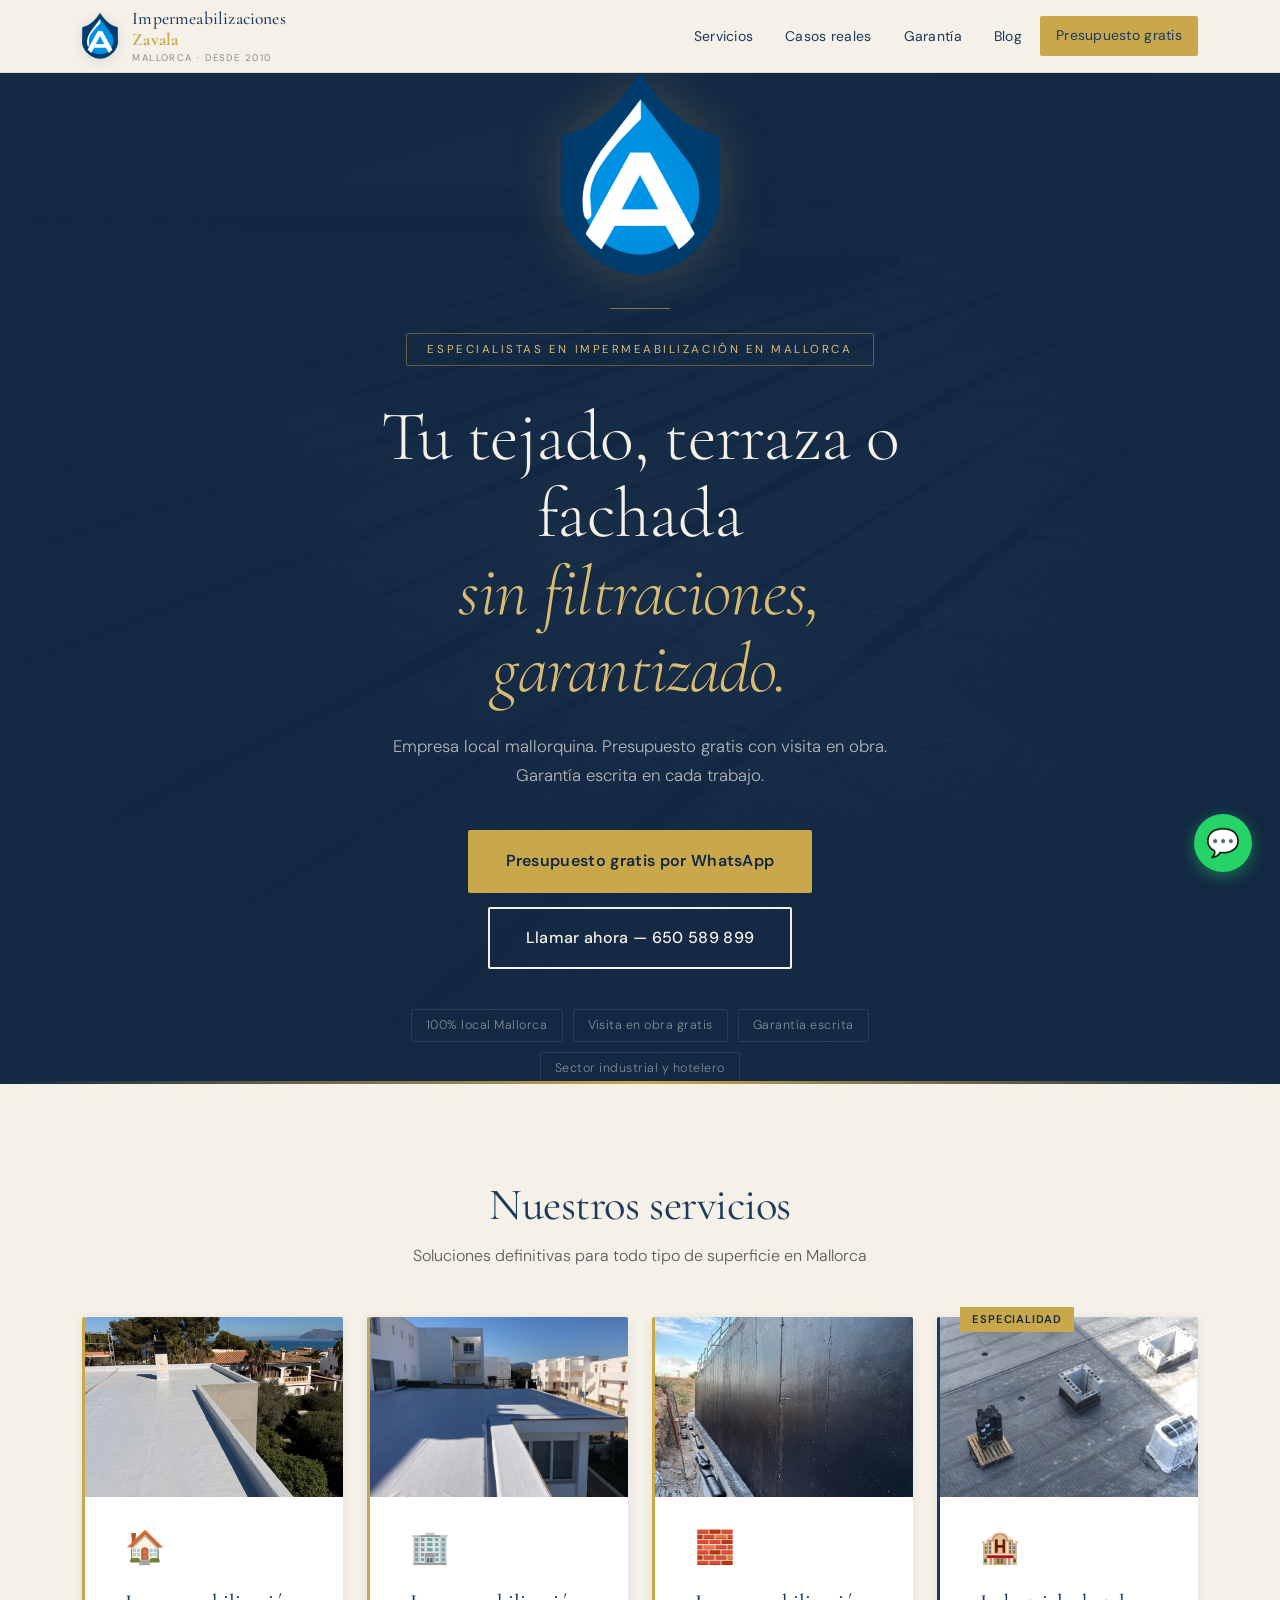
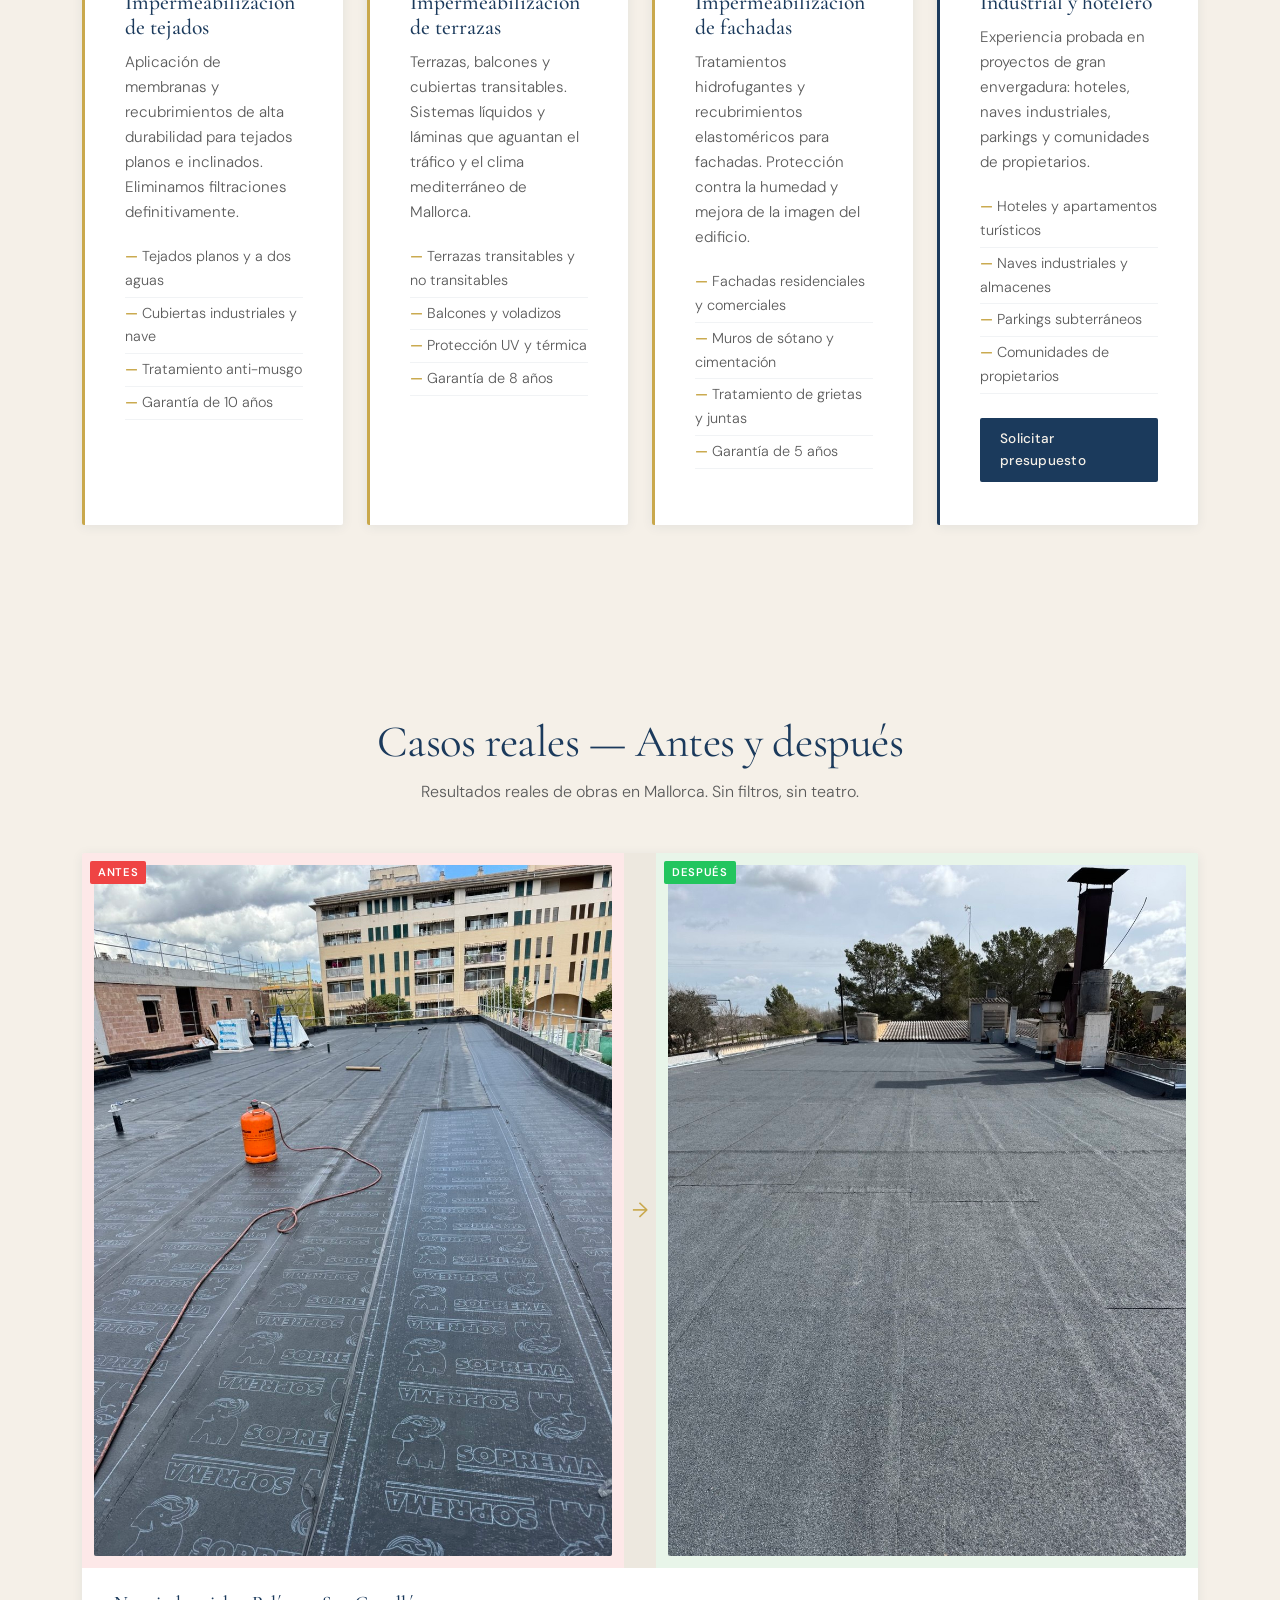
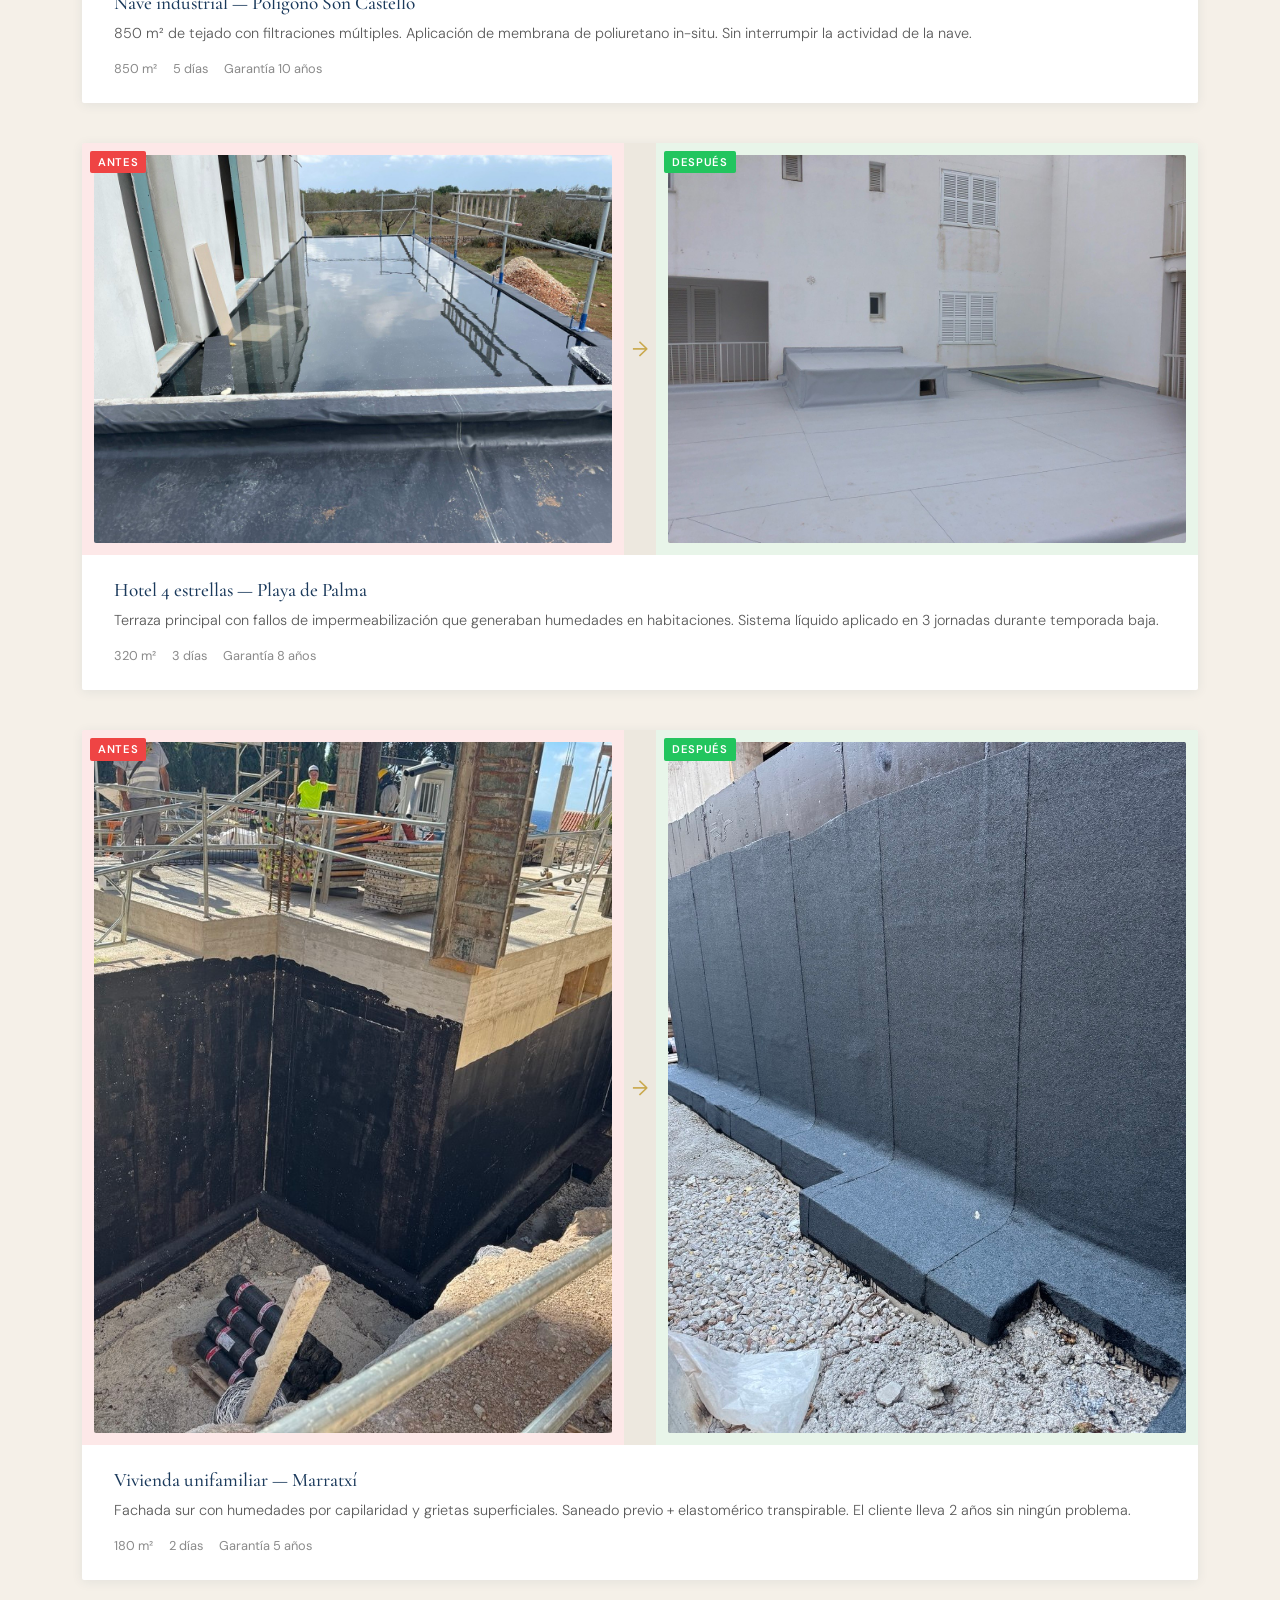
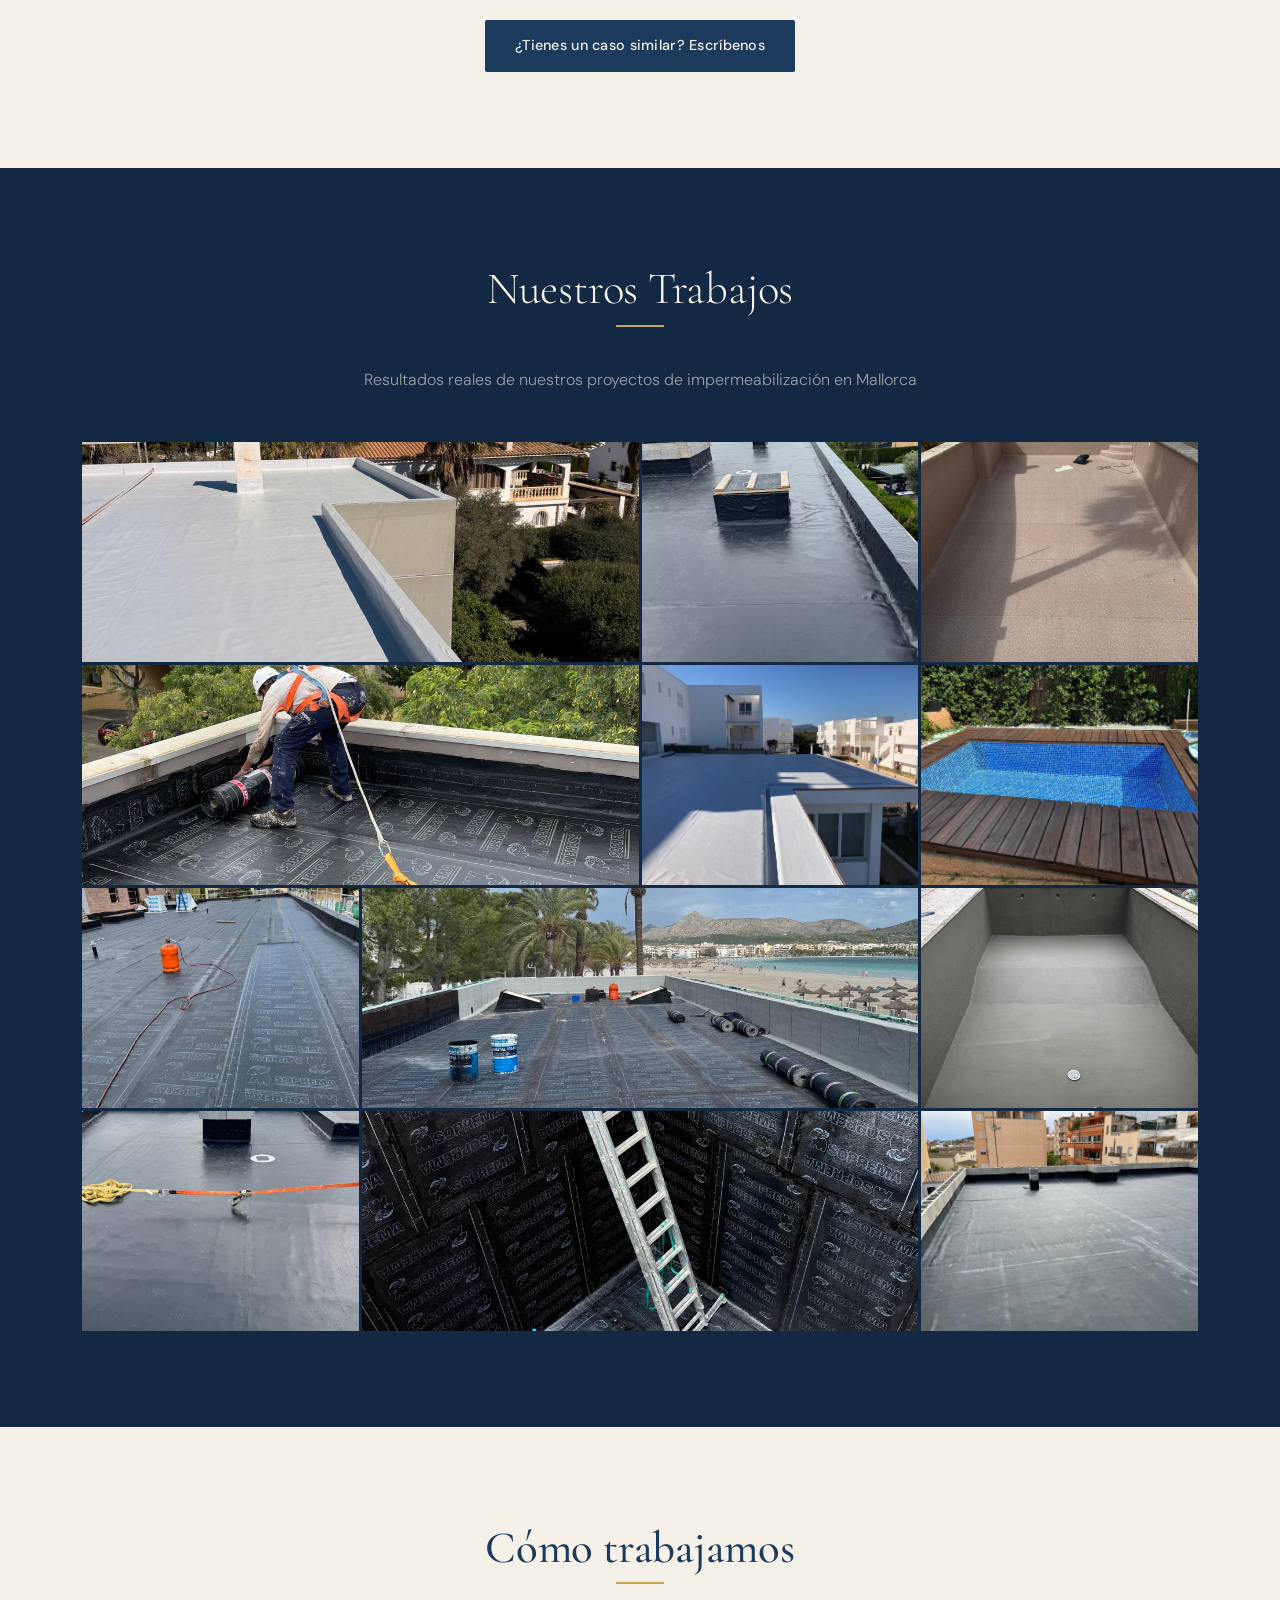
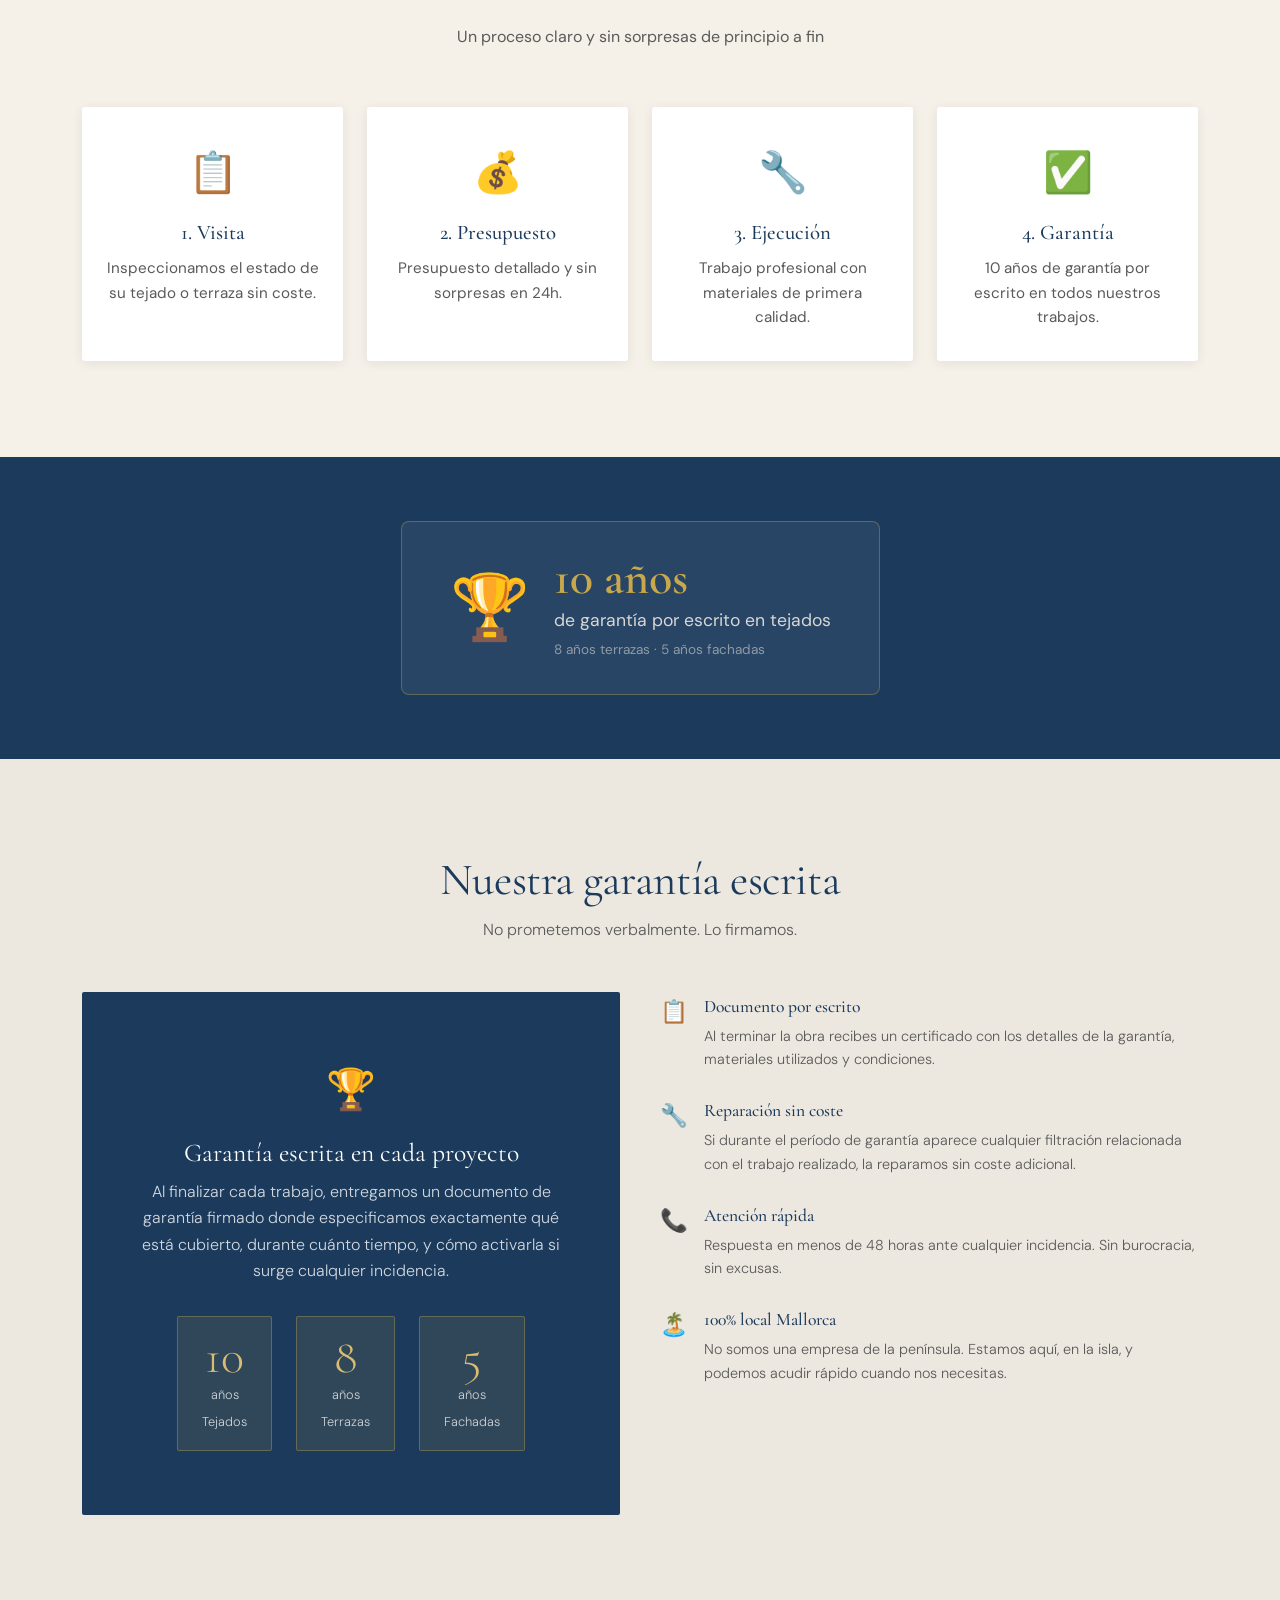
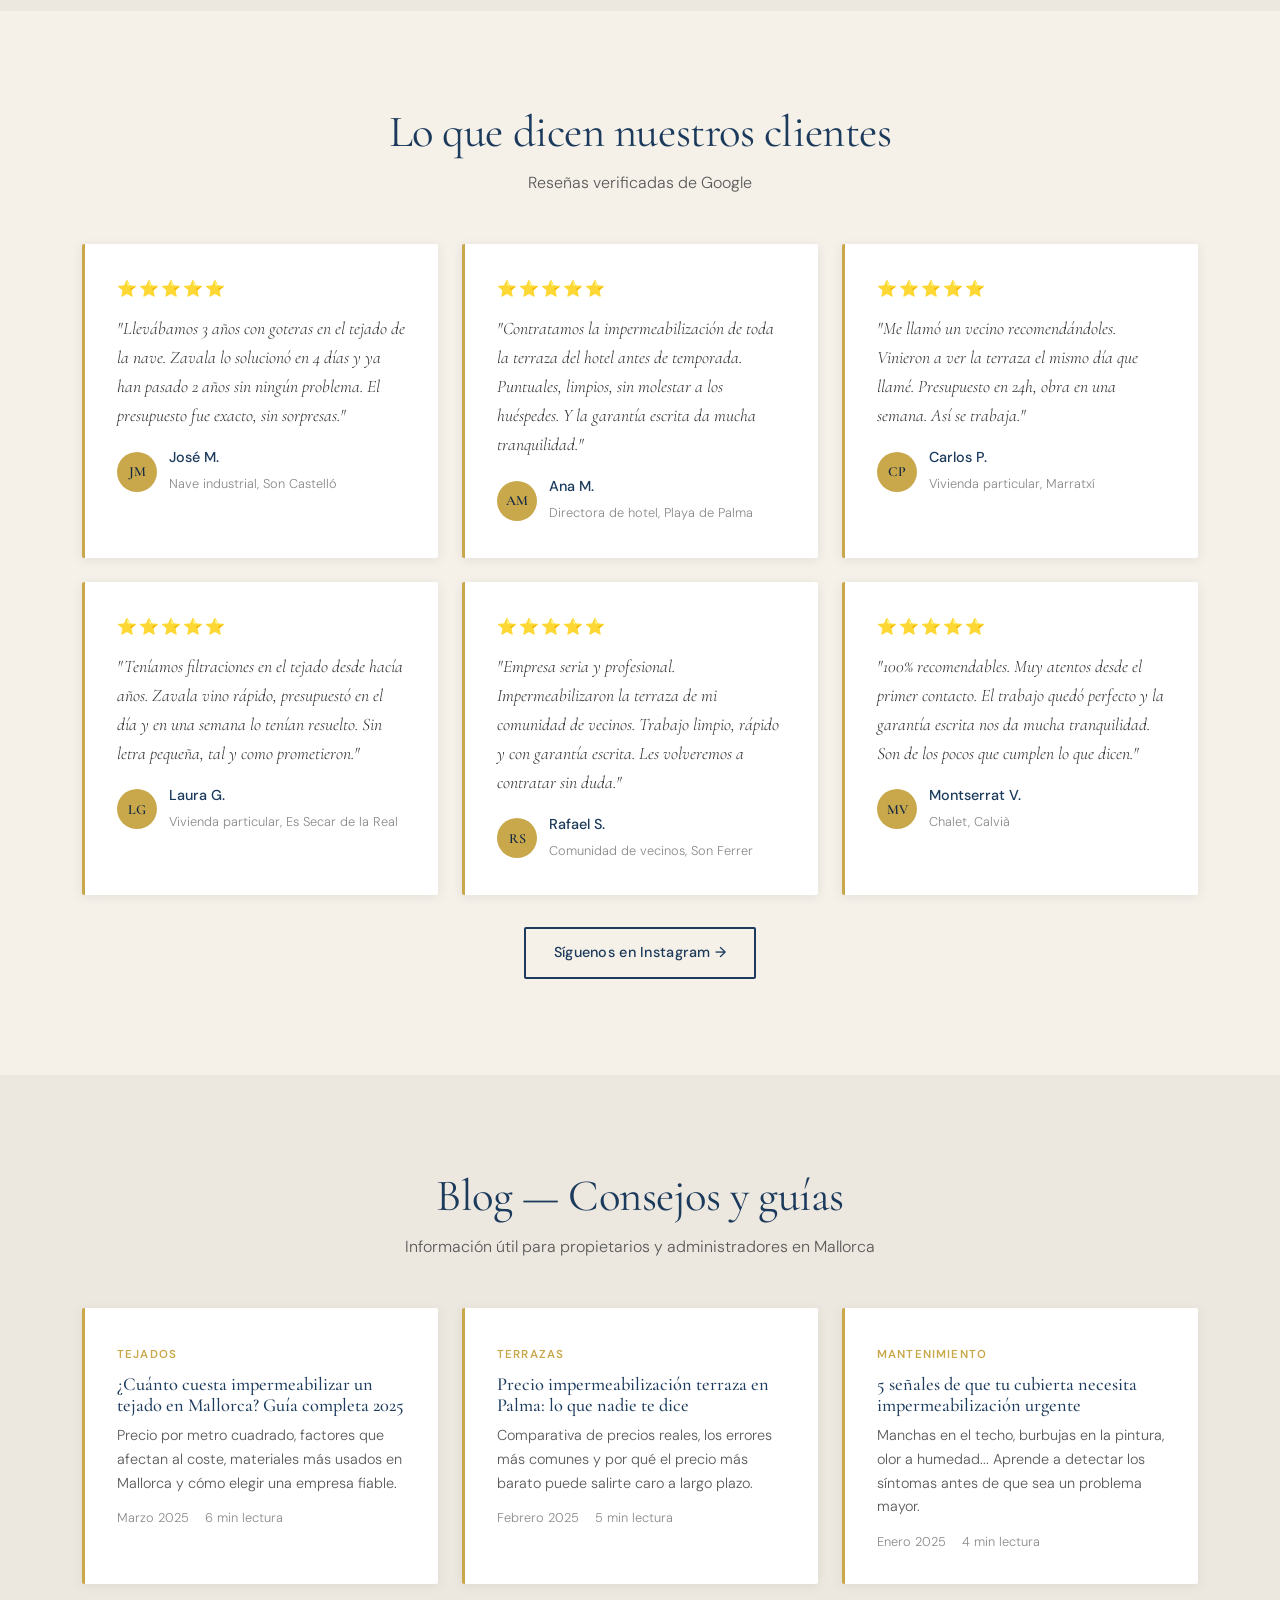
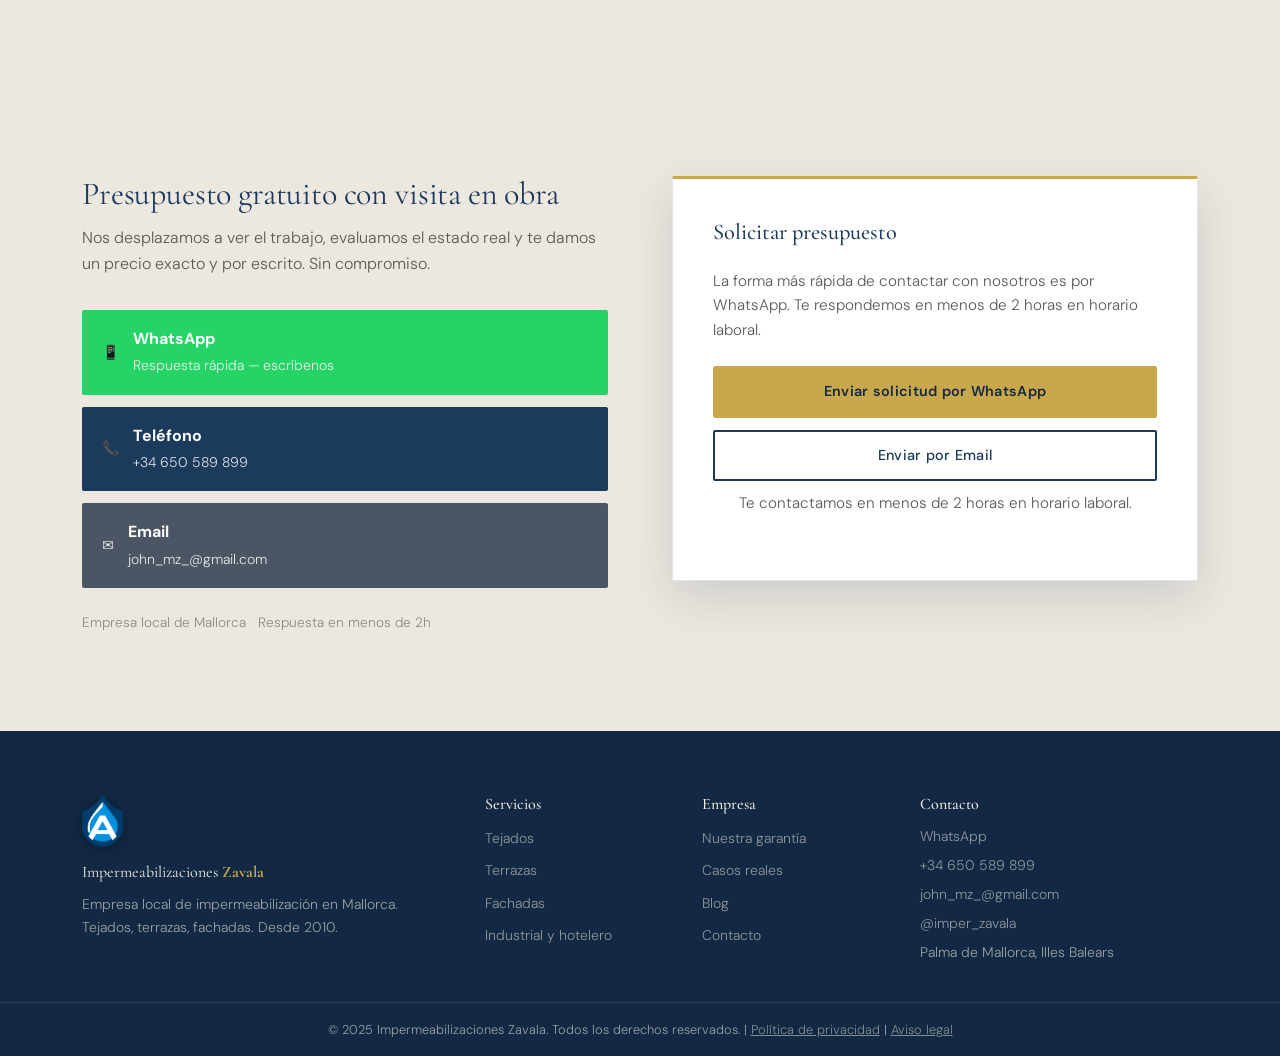
==== commit 30e92c41: "Actualizada direccion mail a john_mz_@gmail.com Co-Authored-By: Claude Opus 4.7 (1M context) <norepl" ====
--- a/index.html
+++ b/index.html
@@ -979,14 +979,14 @@
                                 </div>
                             </a>
                             <a
-                                href="mailto:info@impermeabilizacioneszavala.es"
+                                href="mailto:john_mz_@gmail.com"
                                 class="contact-btn email"
                             >
                                 <span class="ch-icon">✉️</span>
                                 <div>
                                     <strong>Email</strong>
                                     <span
-                                        >info@impermeabilizacioneszavala.es</span
+                                        >john_mz_@gmail.com</span
                                     >
                                 </div>
                             </a>
@@ -1014,7 +1014,7 @@
                             </a>
                             <div style="height: 12px"></div>
                             <a
-                                href="mailto:info@impermeabilizacioneszavala.es"
+                                href="mailto:john_mz_@gmail.com"
                                 class="btn btn-outline-dark btn-full"
                             >
                                 Enviar por Email
@@ -1073,8 +1073,8 @@
                     </p>
                     <p><a href="tel:+34650589899">+34 650 589 899</a></p>
                     <p>
-                        <a href="mailto:imperzavala@gmail.com"
-                            >imperzavala@gmail.com</a
+                        <a href="mailto:john_mz_@gmail.com"
+                            >john_mz_@gmail.com</a
                         >
                     </p>
                     <p>
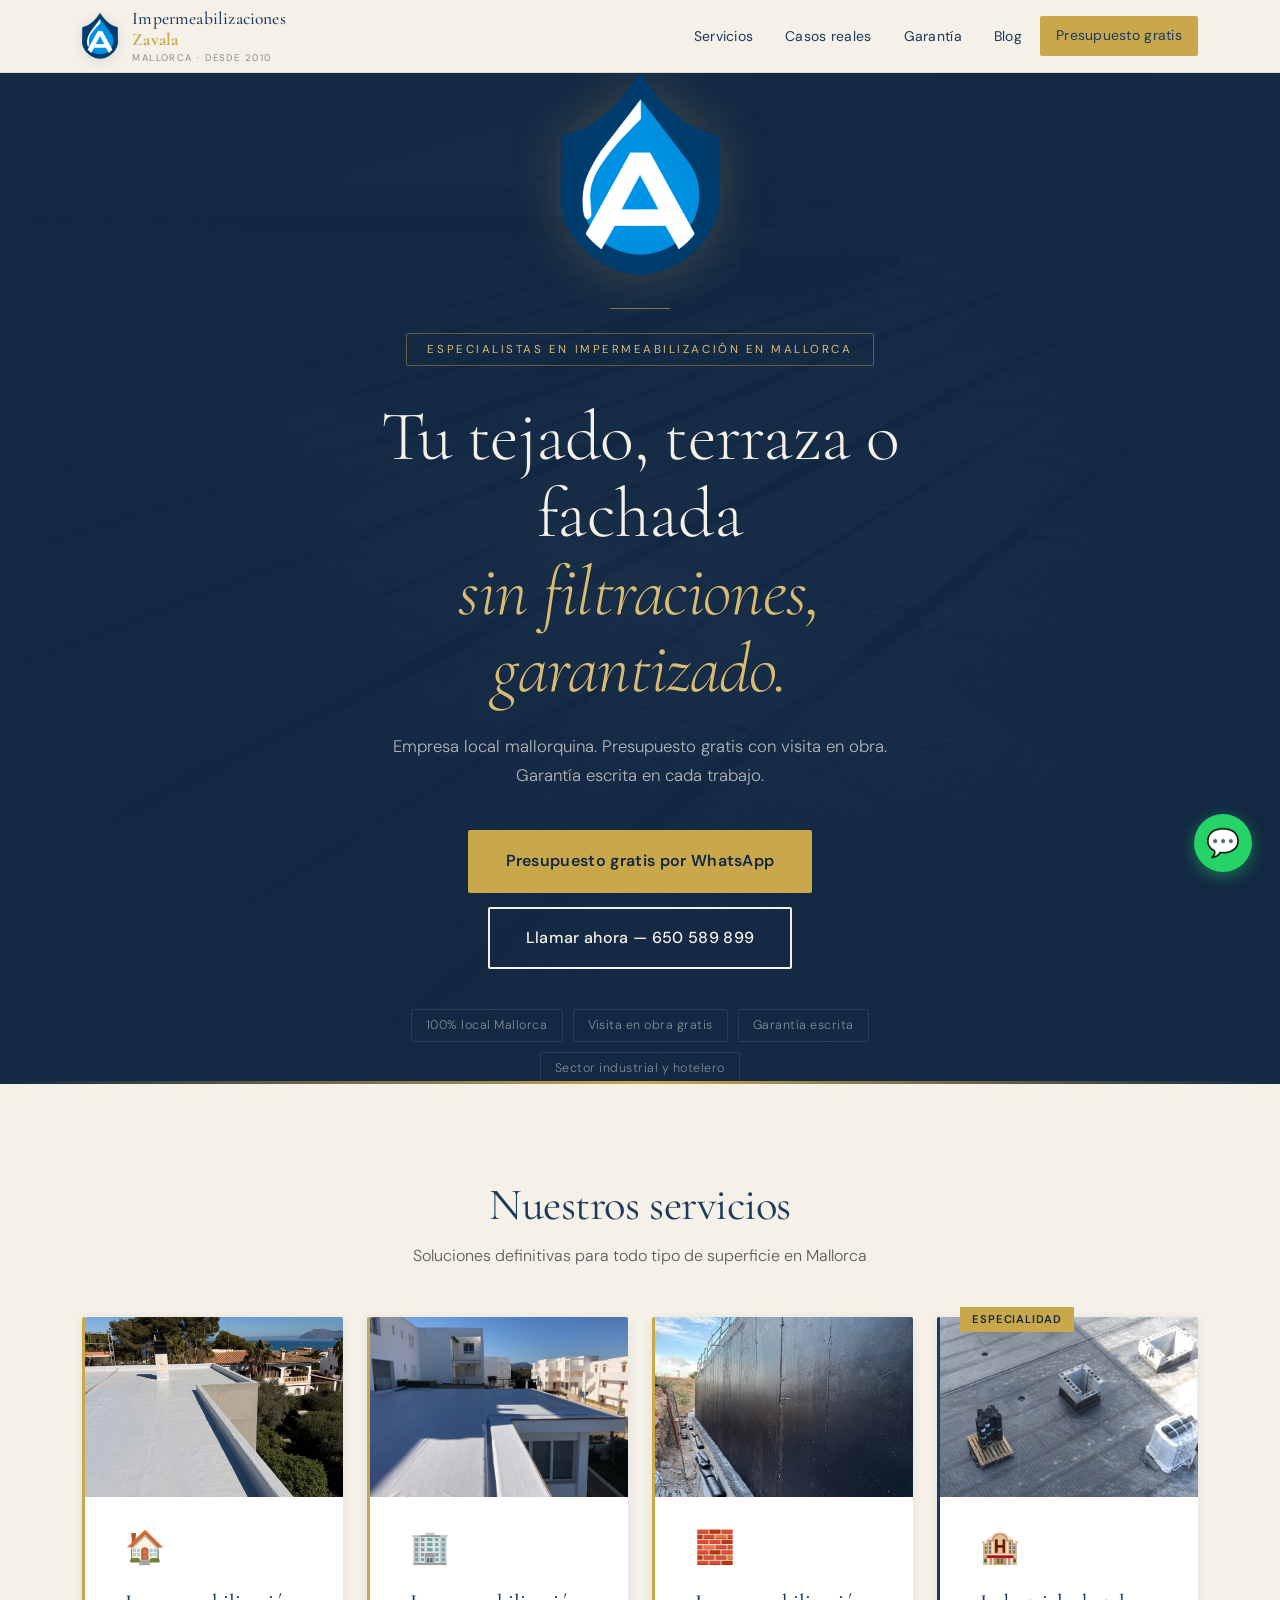
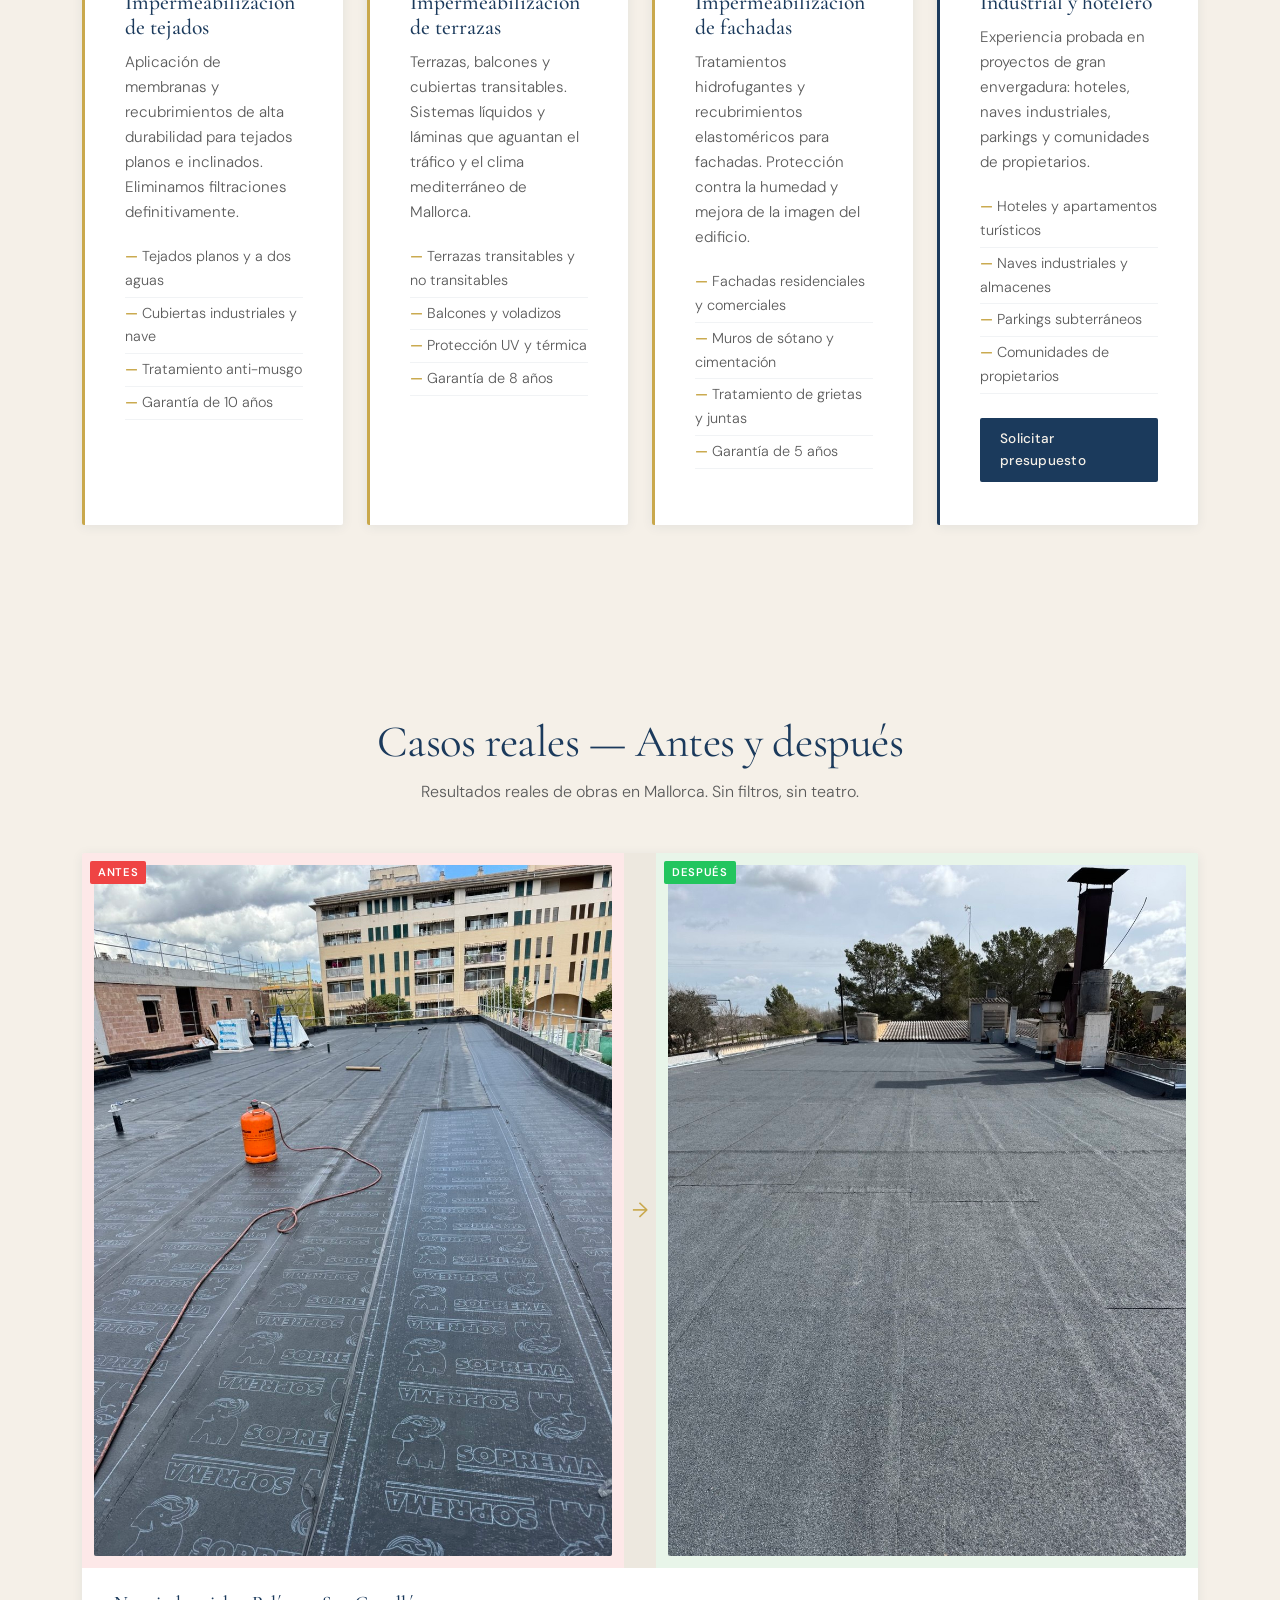
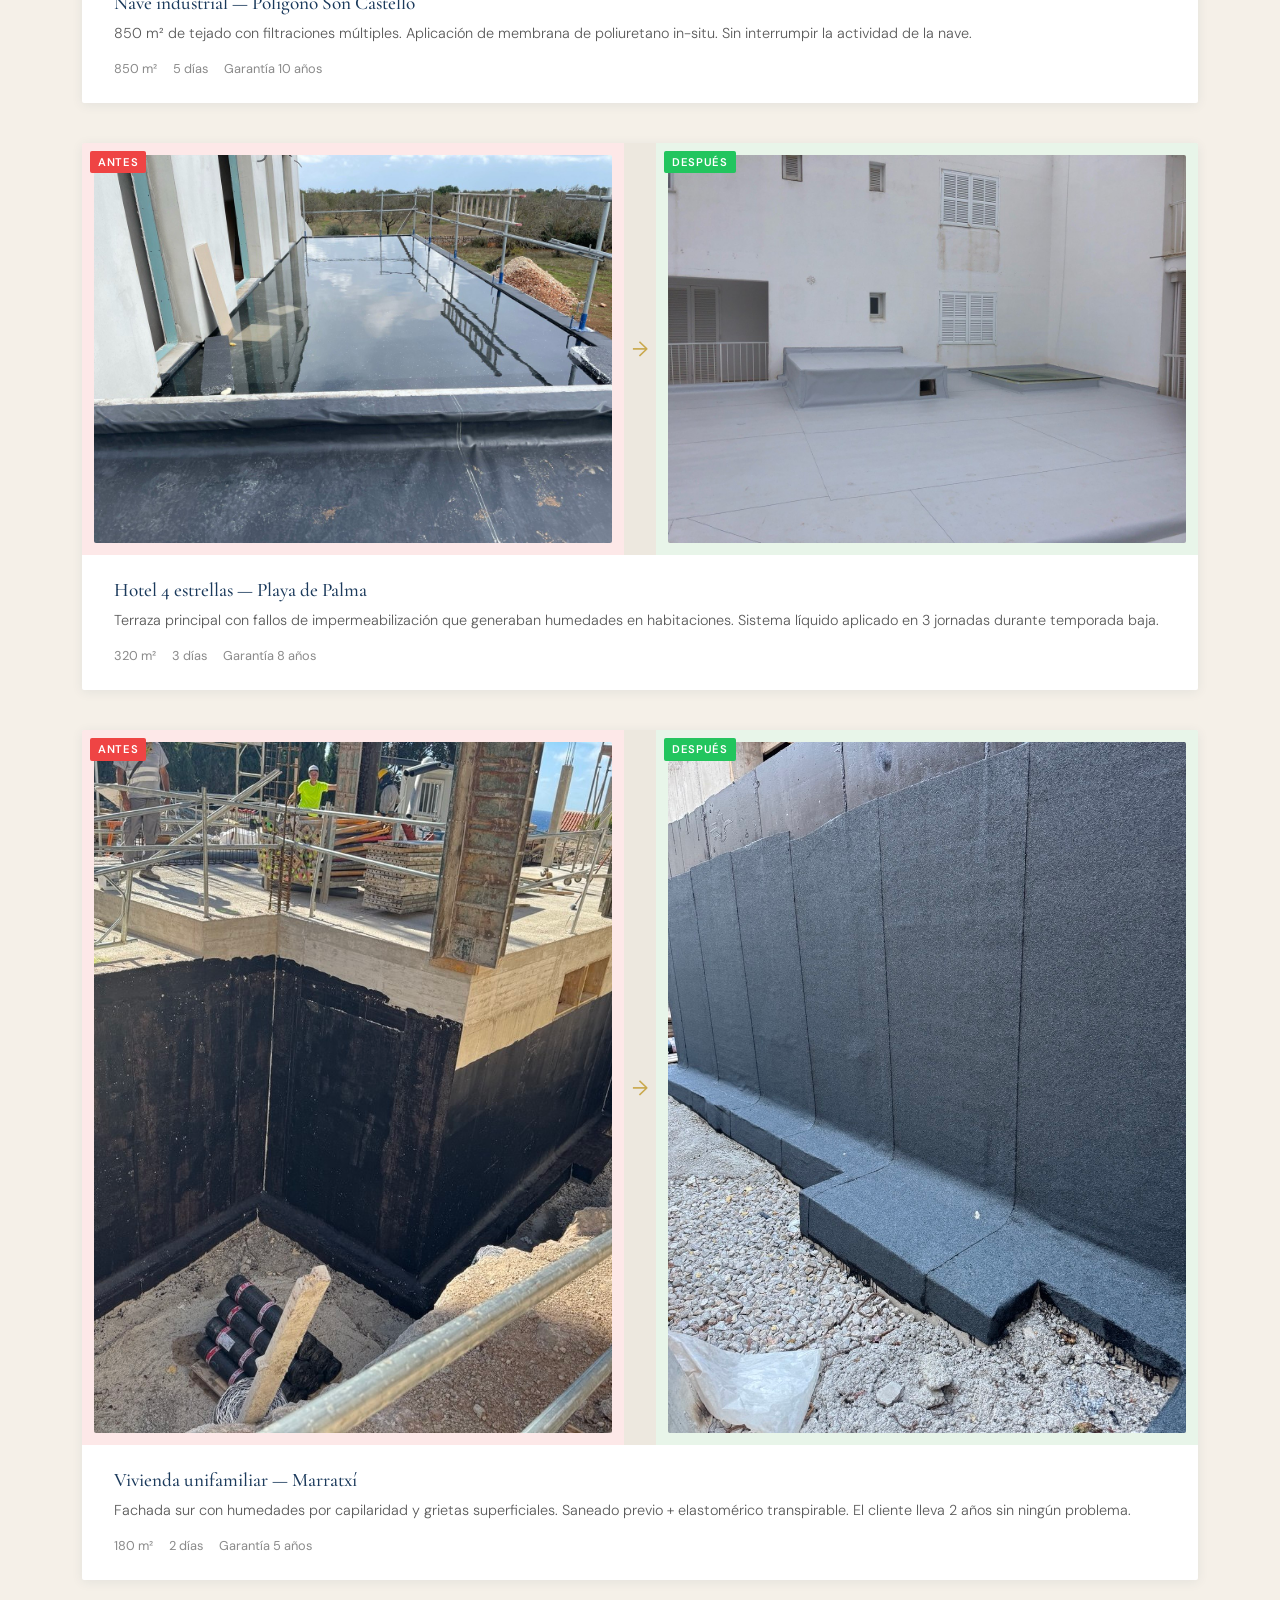
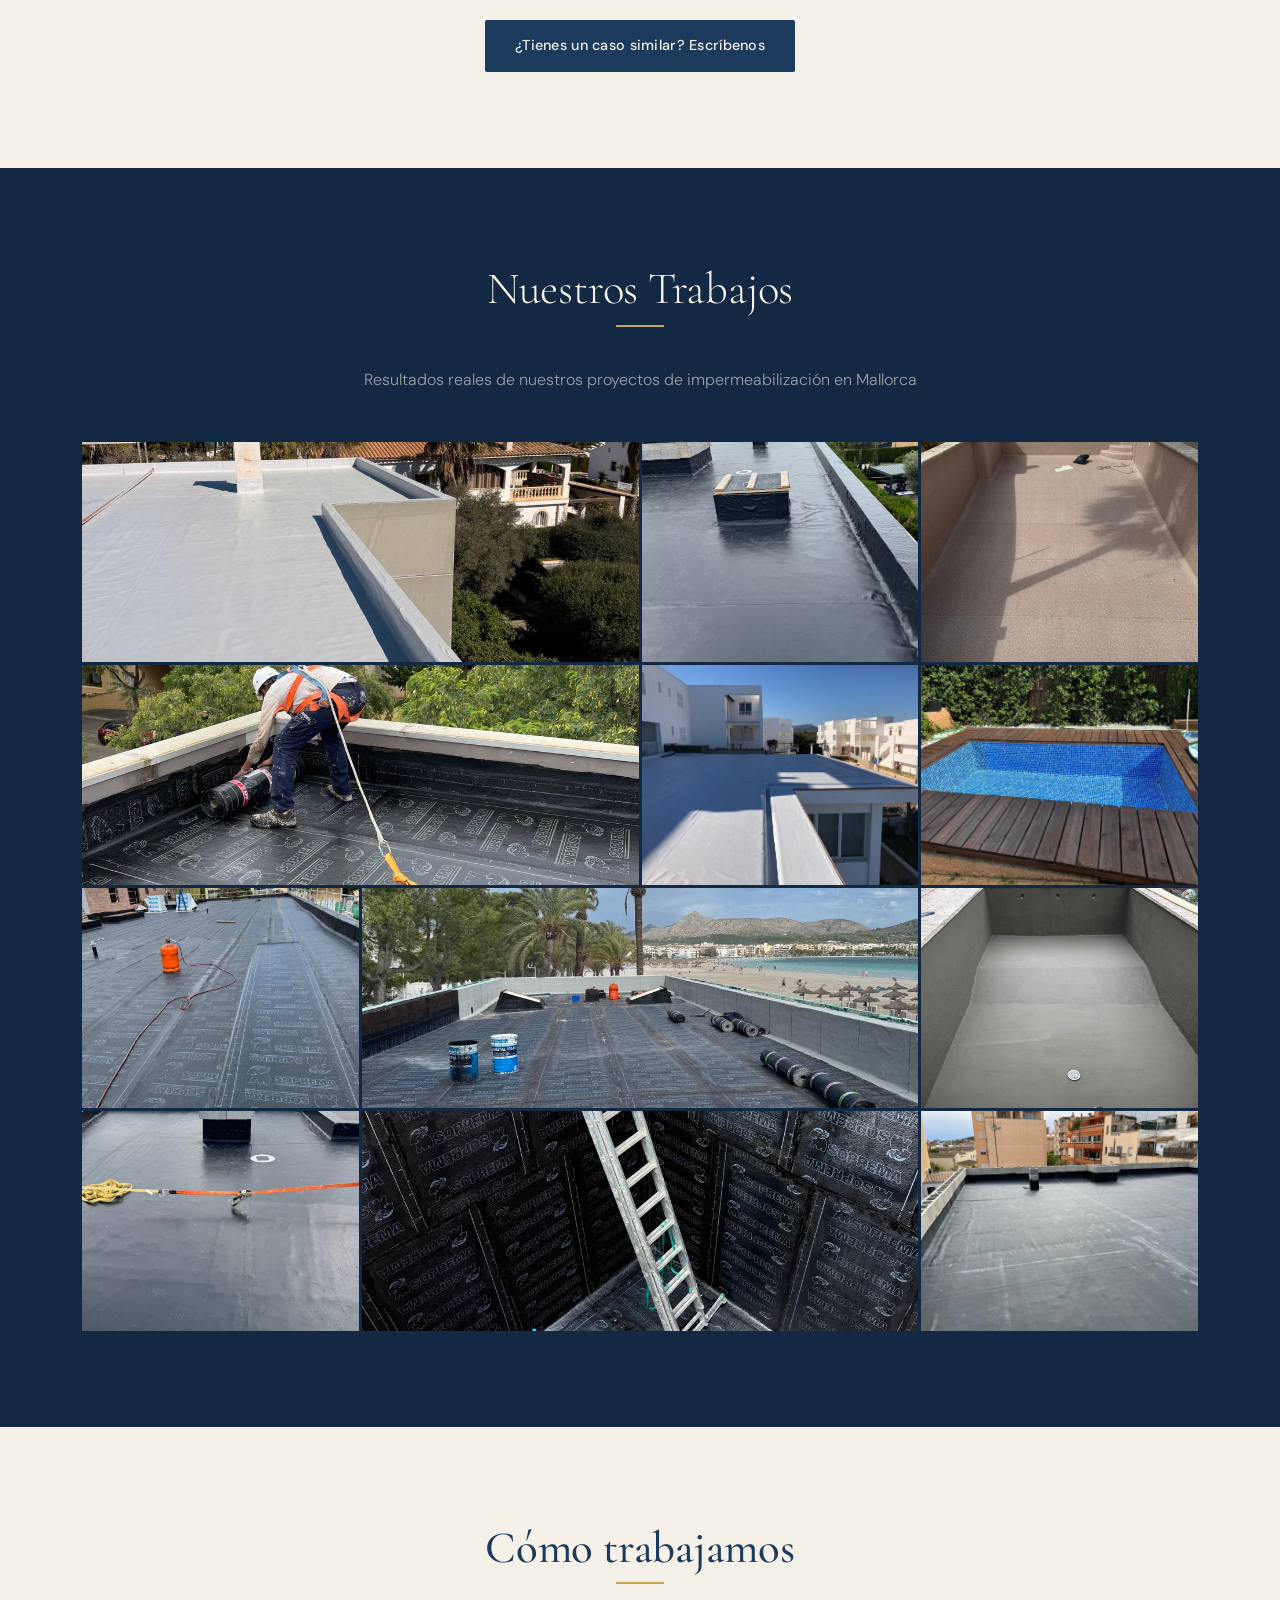
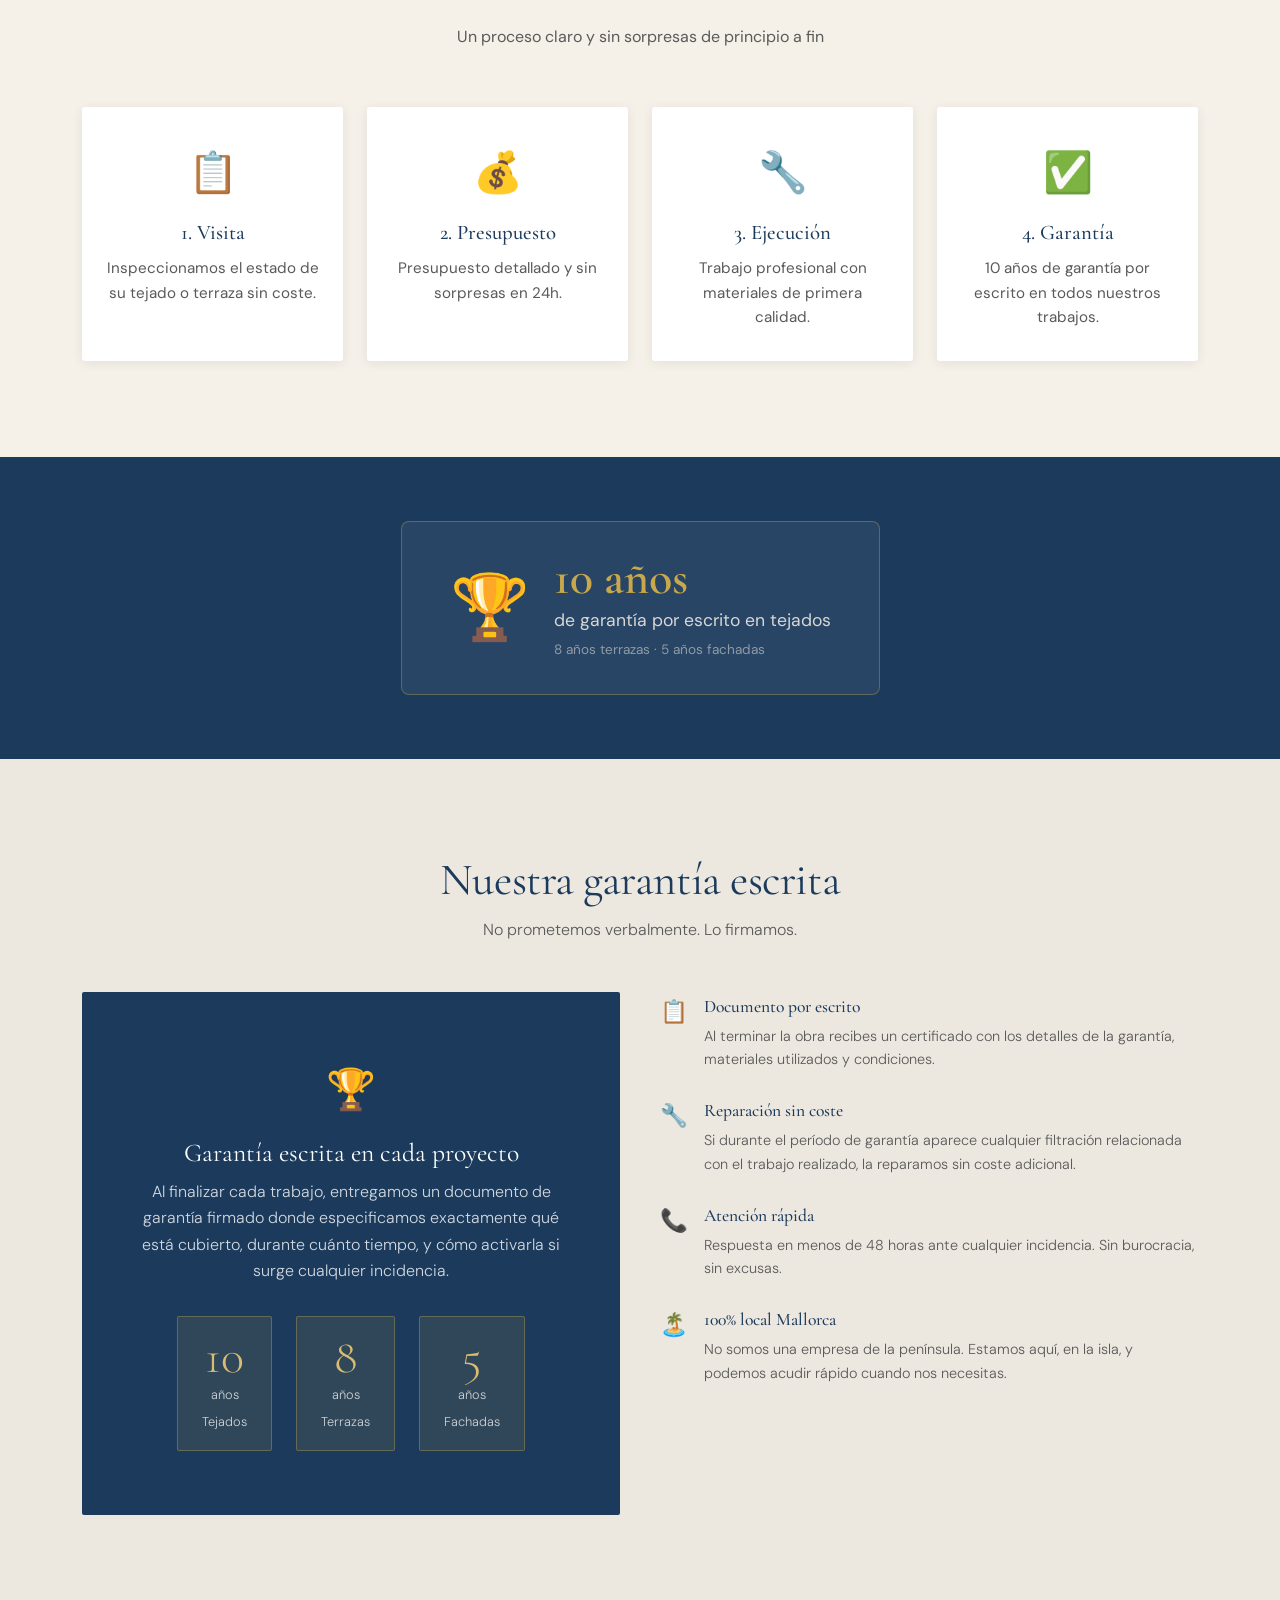
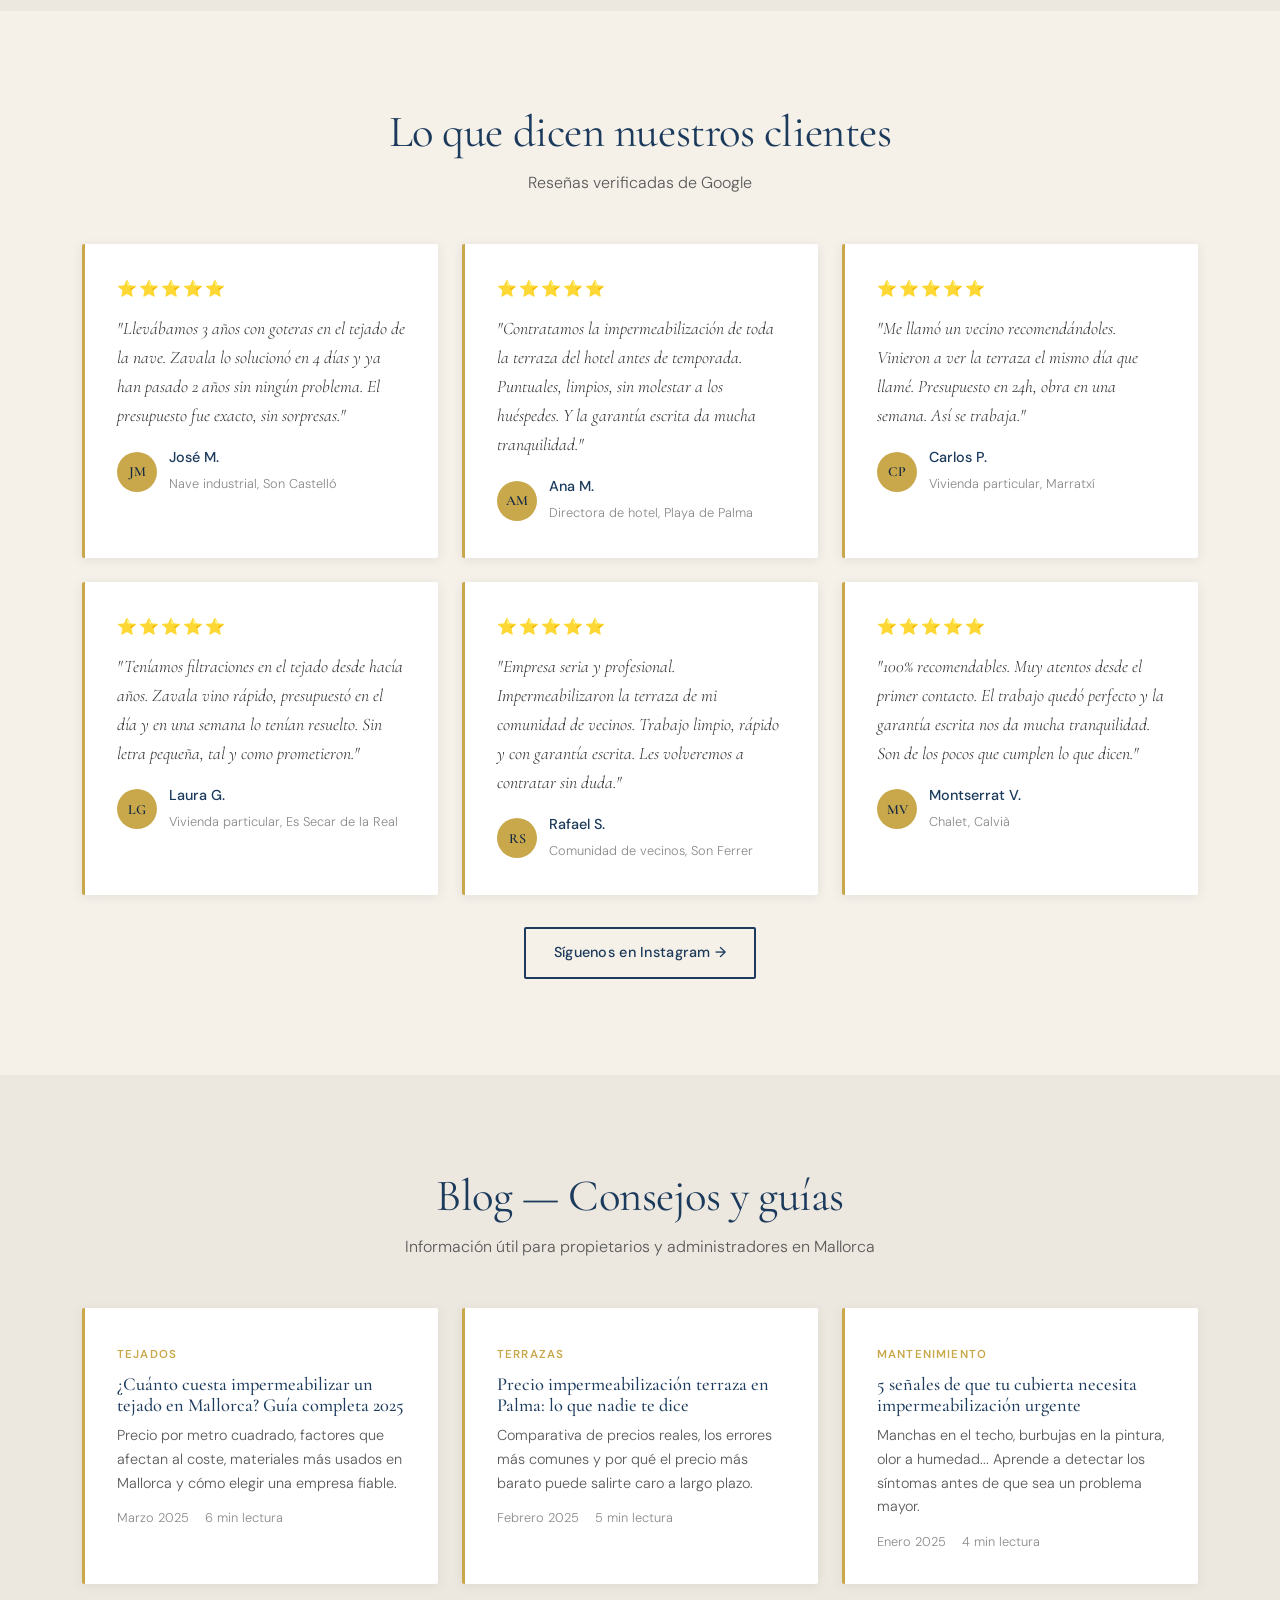
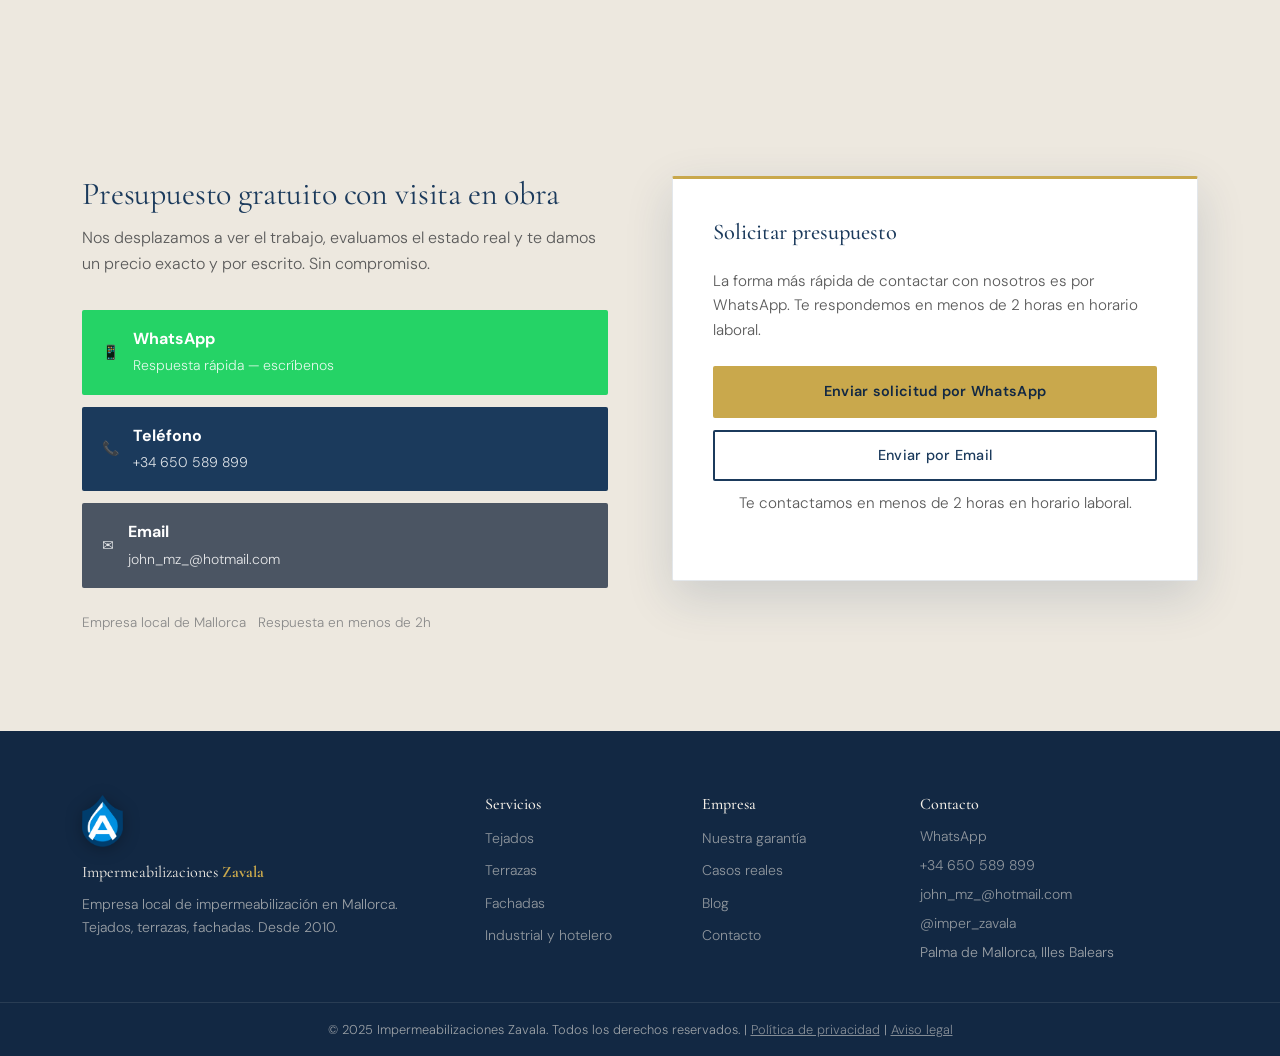
==== commit d3618845: "Corregir dominio del email a hotmail.com Co-Authored-By: Claude Opus 4.7 (1M context) <noreply@anthr" ====
--- a/index.html
+++ b/index.html
@@ -979,14 +979,14 @@
                                 </div>
                             </a>
                             <a
-                                href="mailto:john_mz_@gmail.com"
+                                href="mailto:john_mz_@hotmail.com"
                                 class="contact-btn email"
                             >
                                 <span class="ch-icon">✉️</span>
                                 <div>
                                     <strong>Email</strong>
                                     <span
-                                        >john_mz_@gmail.com</span
+                                        >john_mz_@hotmail.com</span
                                     >
                                 </div>
                             </a>
@@ -1014,7 +1014,7 @@
                             </a>
                             <div style="height: 12px"></div>
                             <a
-                                href="mailto:john_mz_@gmail.com"
+                                href="mailto:john_mz_@hotmail.com"
                                 class="btn btn-outline-dark btn-full"
                             >
                                 Enviar por Email
@@ -1073,8 +1073,8 @@
                     </p>
                     <p><a href="tel:+34650589899">+34 650 589 899</a></p>
                     <p>
-                        <a href="mailto:john_mz_@gmail.com"
-                            >john_mz_@gmail.com</a
+                        <a href="mailto:john_mz_@hotmail.com"
+                            >john_mz_@hotmail.com</a
                         >
                     </p>
                     <p>
@@ -1118,14 +1118,7 @@
                 target="_blank"
                 rel="noopener"
             >
-                WhatsApp 1
-            </a>
-            <a
-                href="https://wa.me/34670219181?text=Hola%2C%20me%20interesa%20vuestros%20servicios"
-                target="_blank"
-                rel="noopener"
-            >
-                WhatsApp 2
+                WhatsApp
             </a>
         </div>
 
